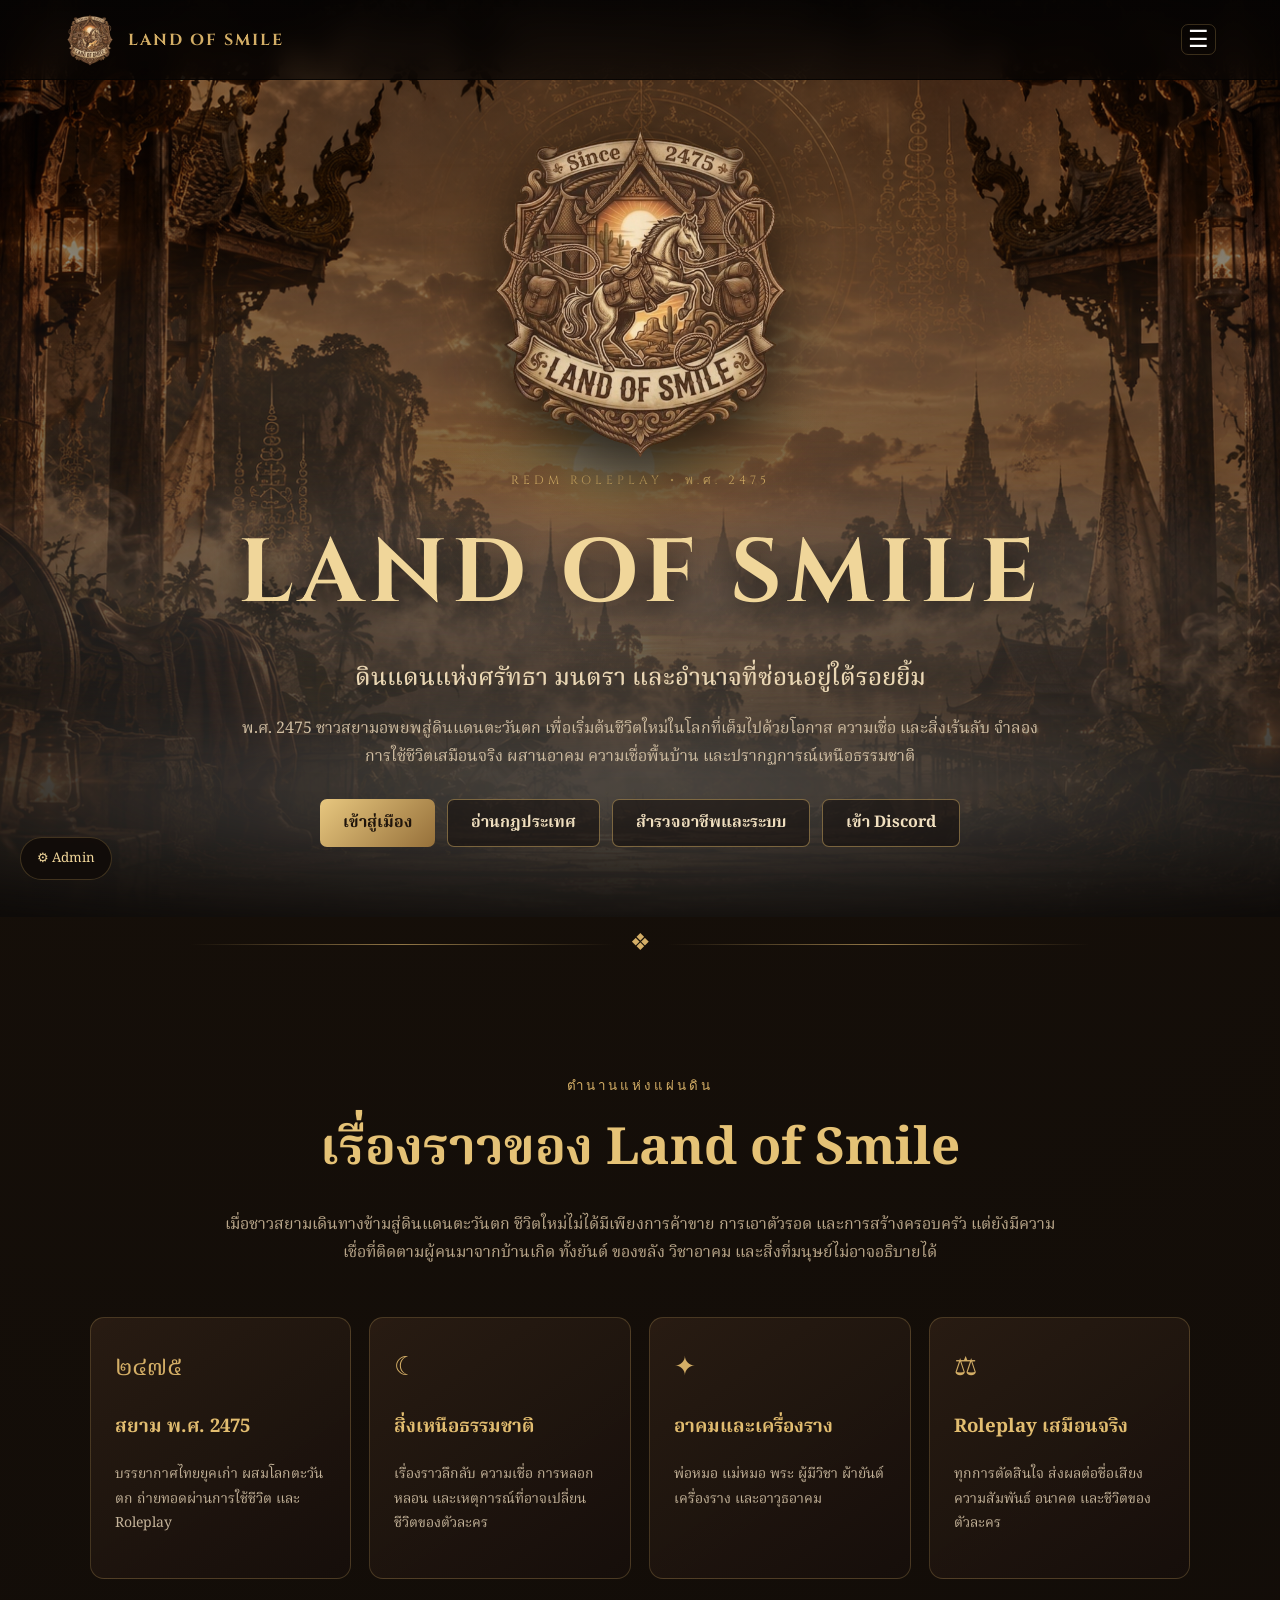
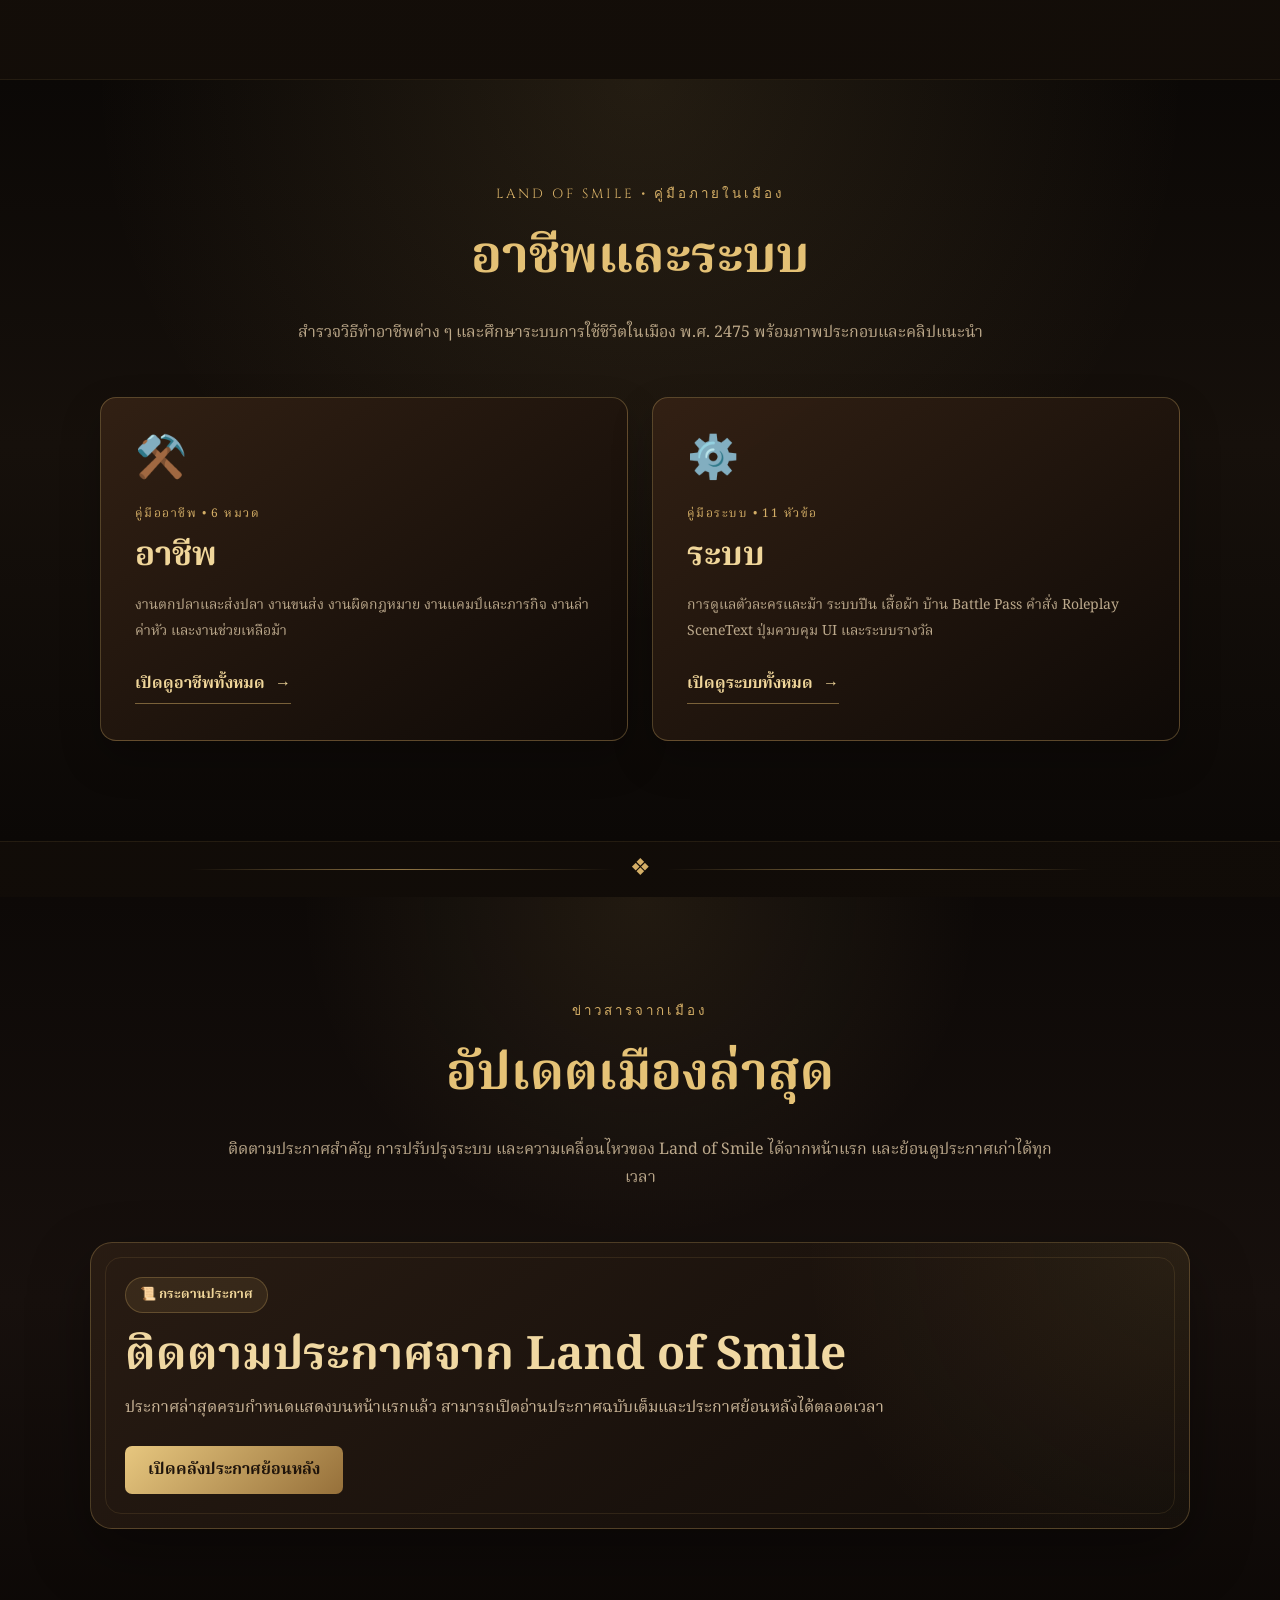
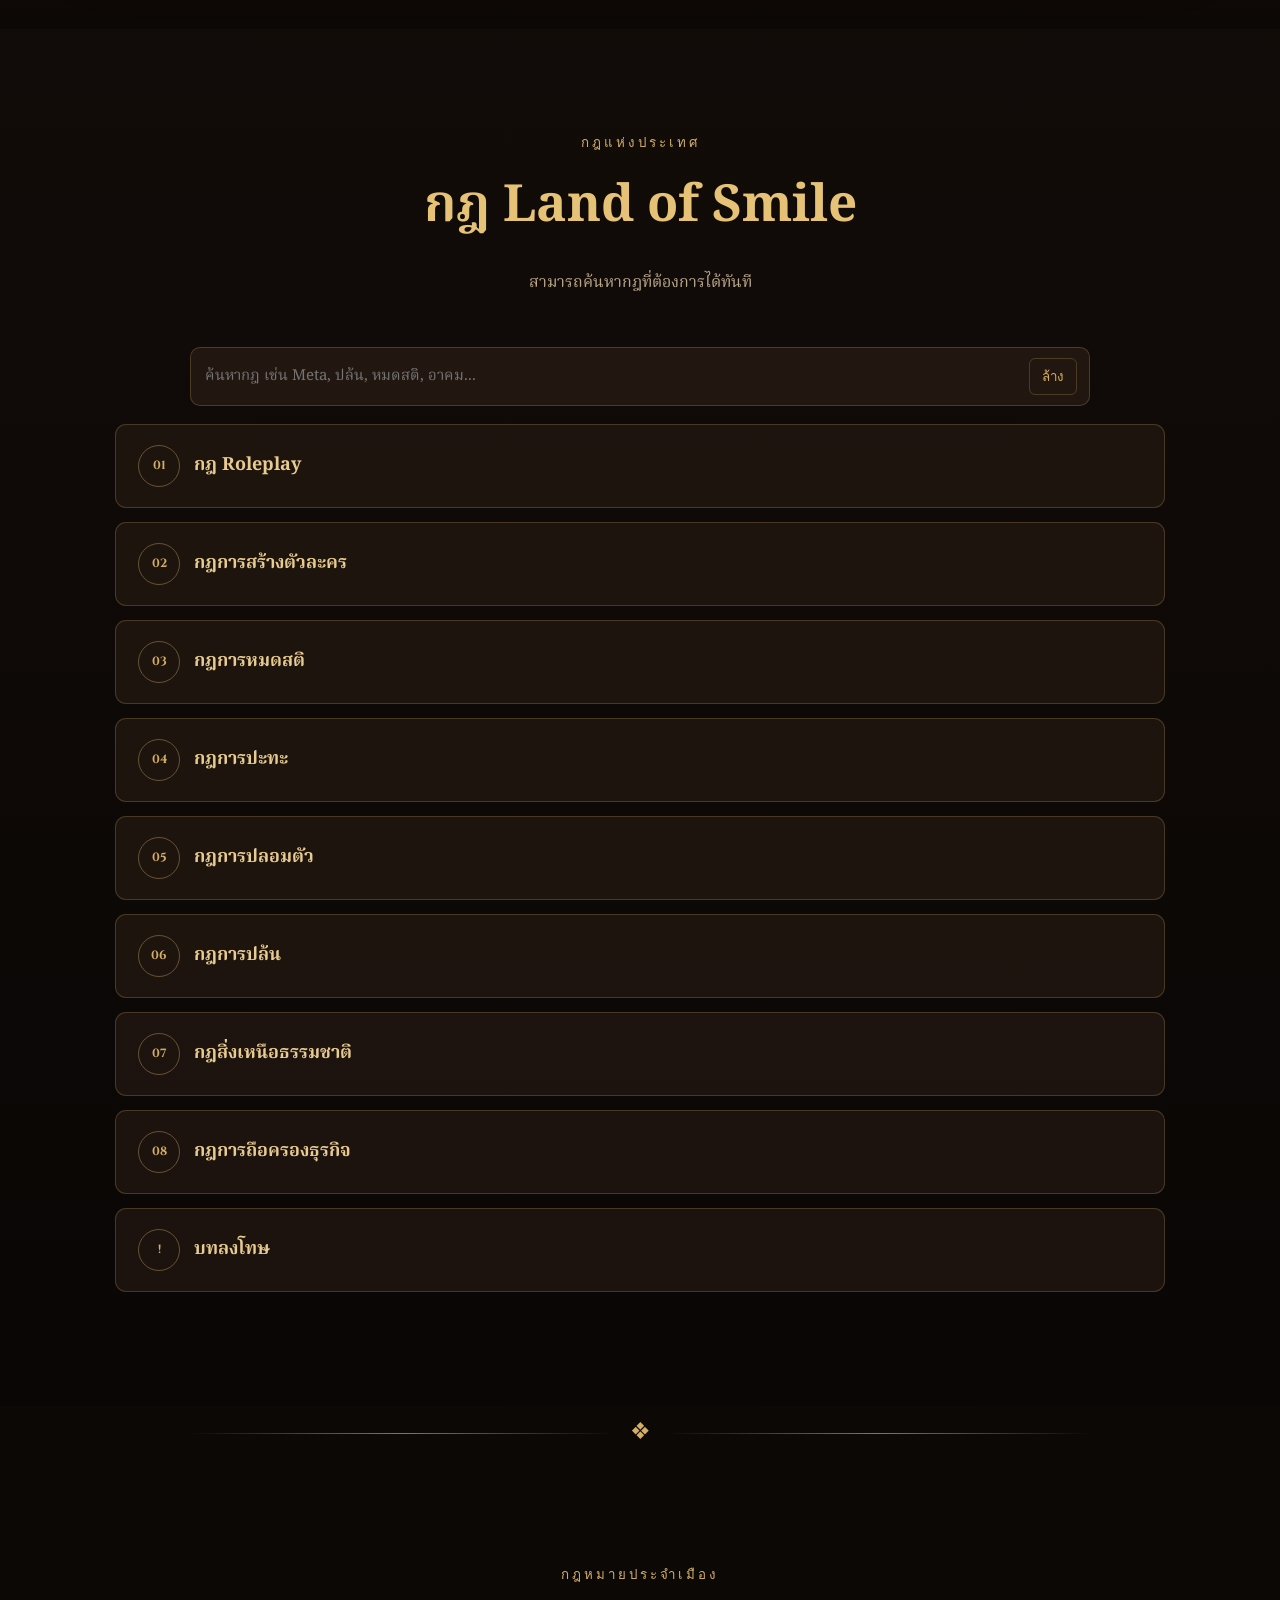
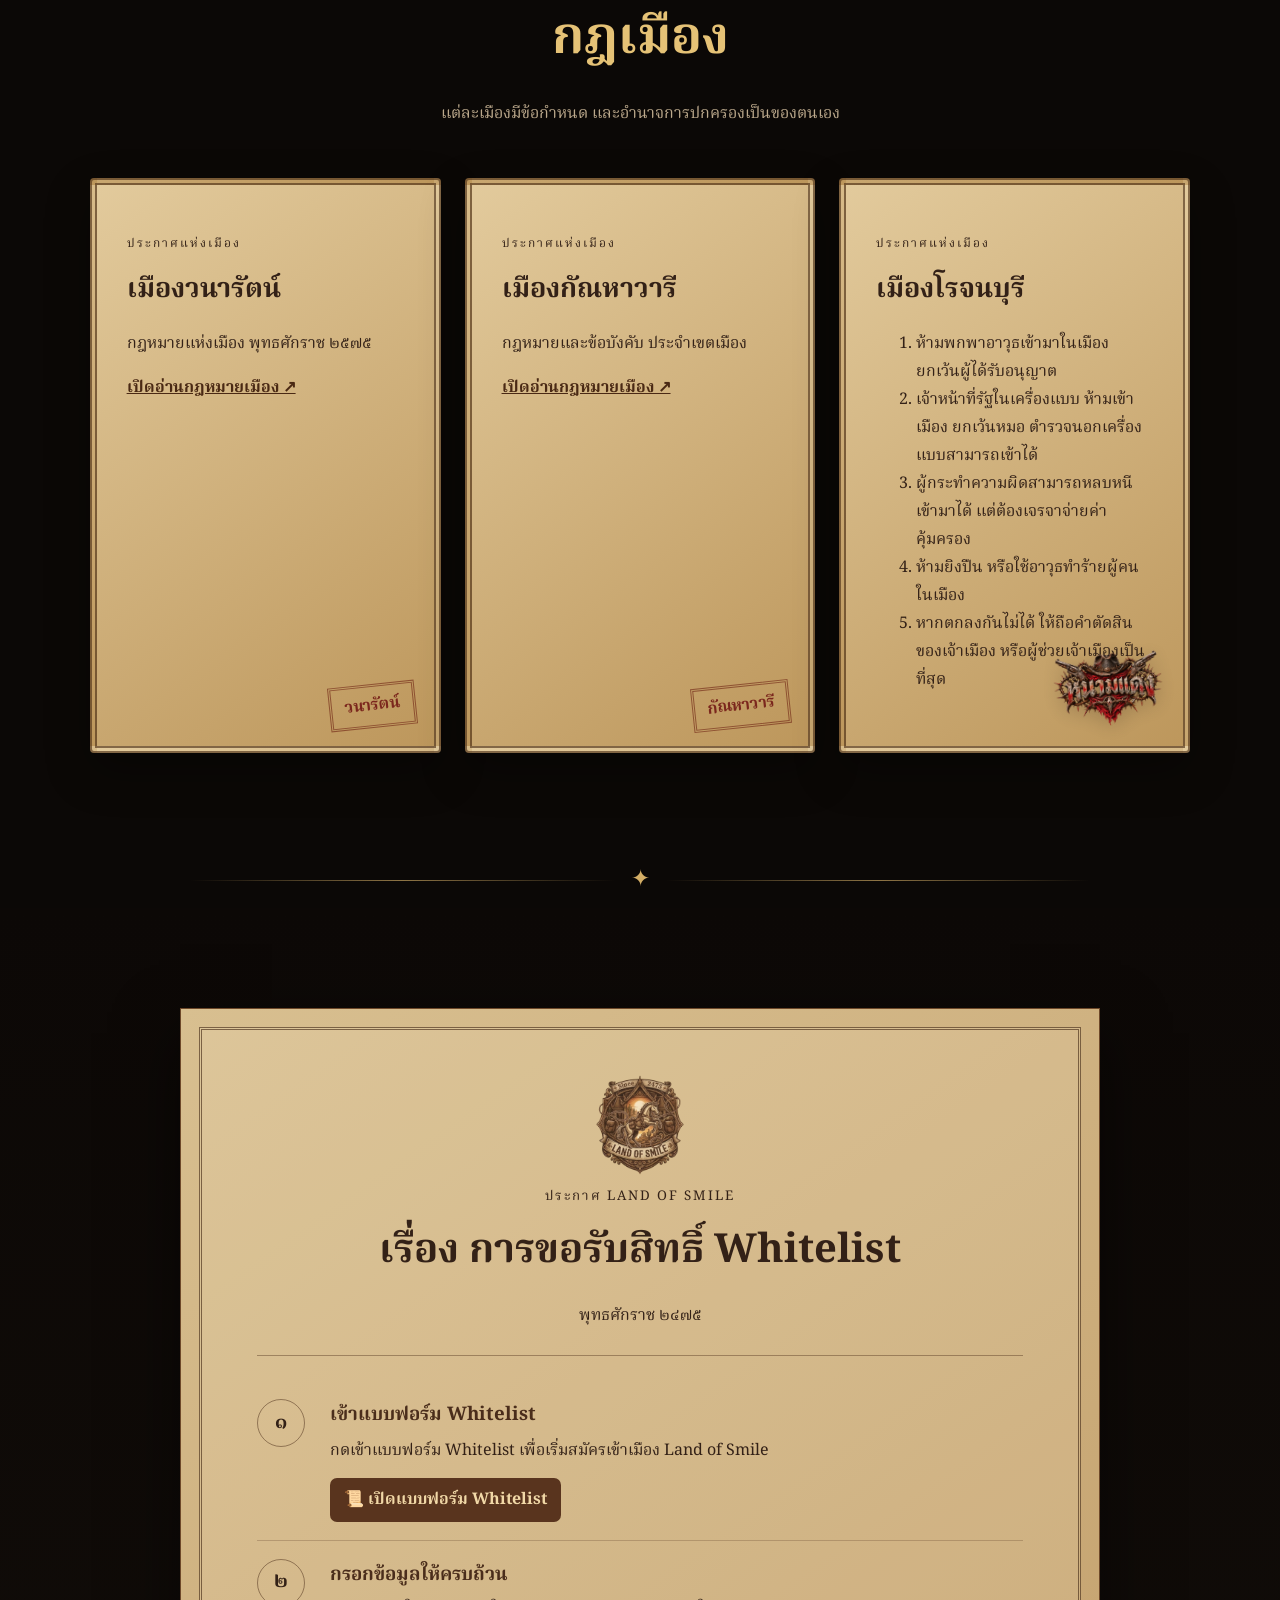
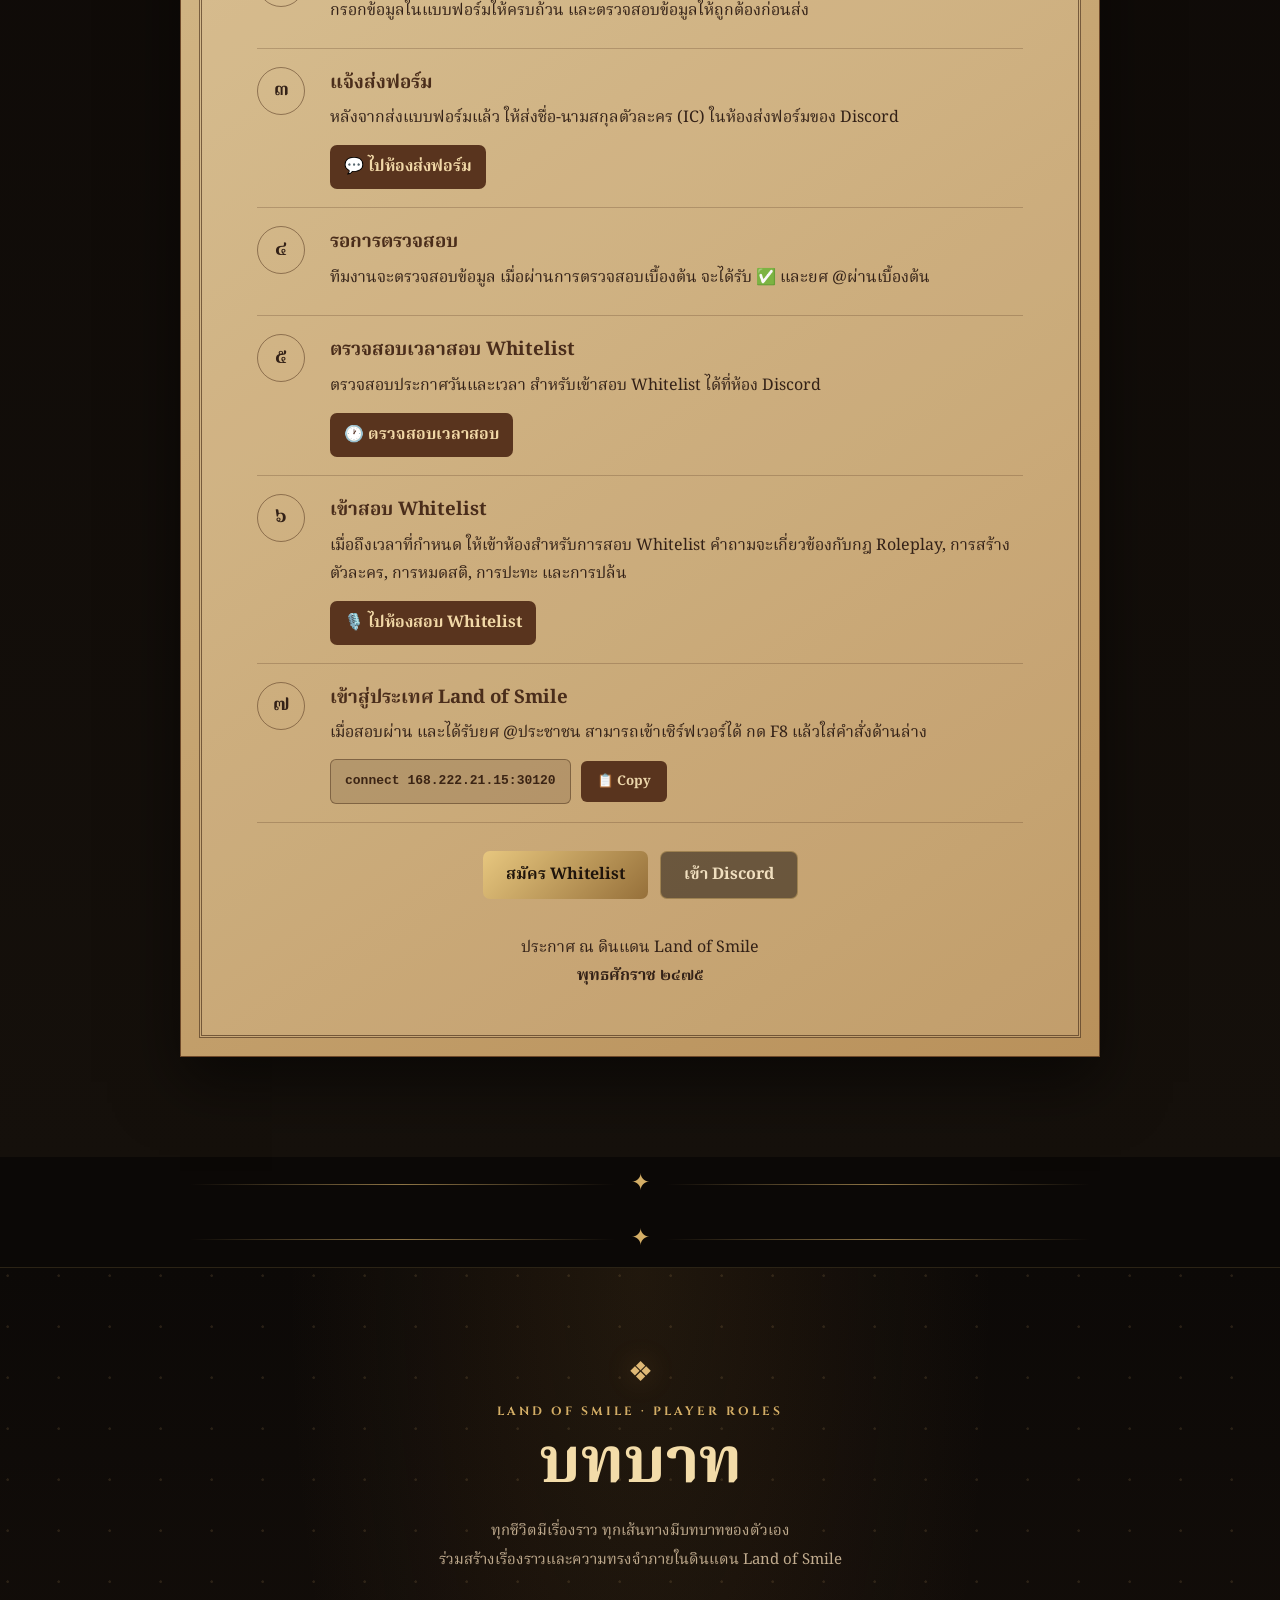
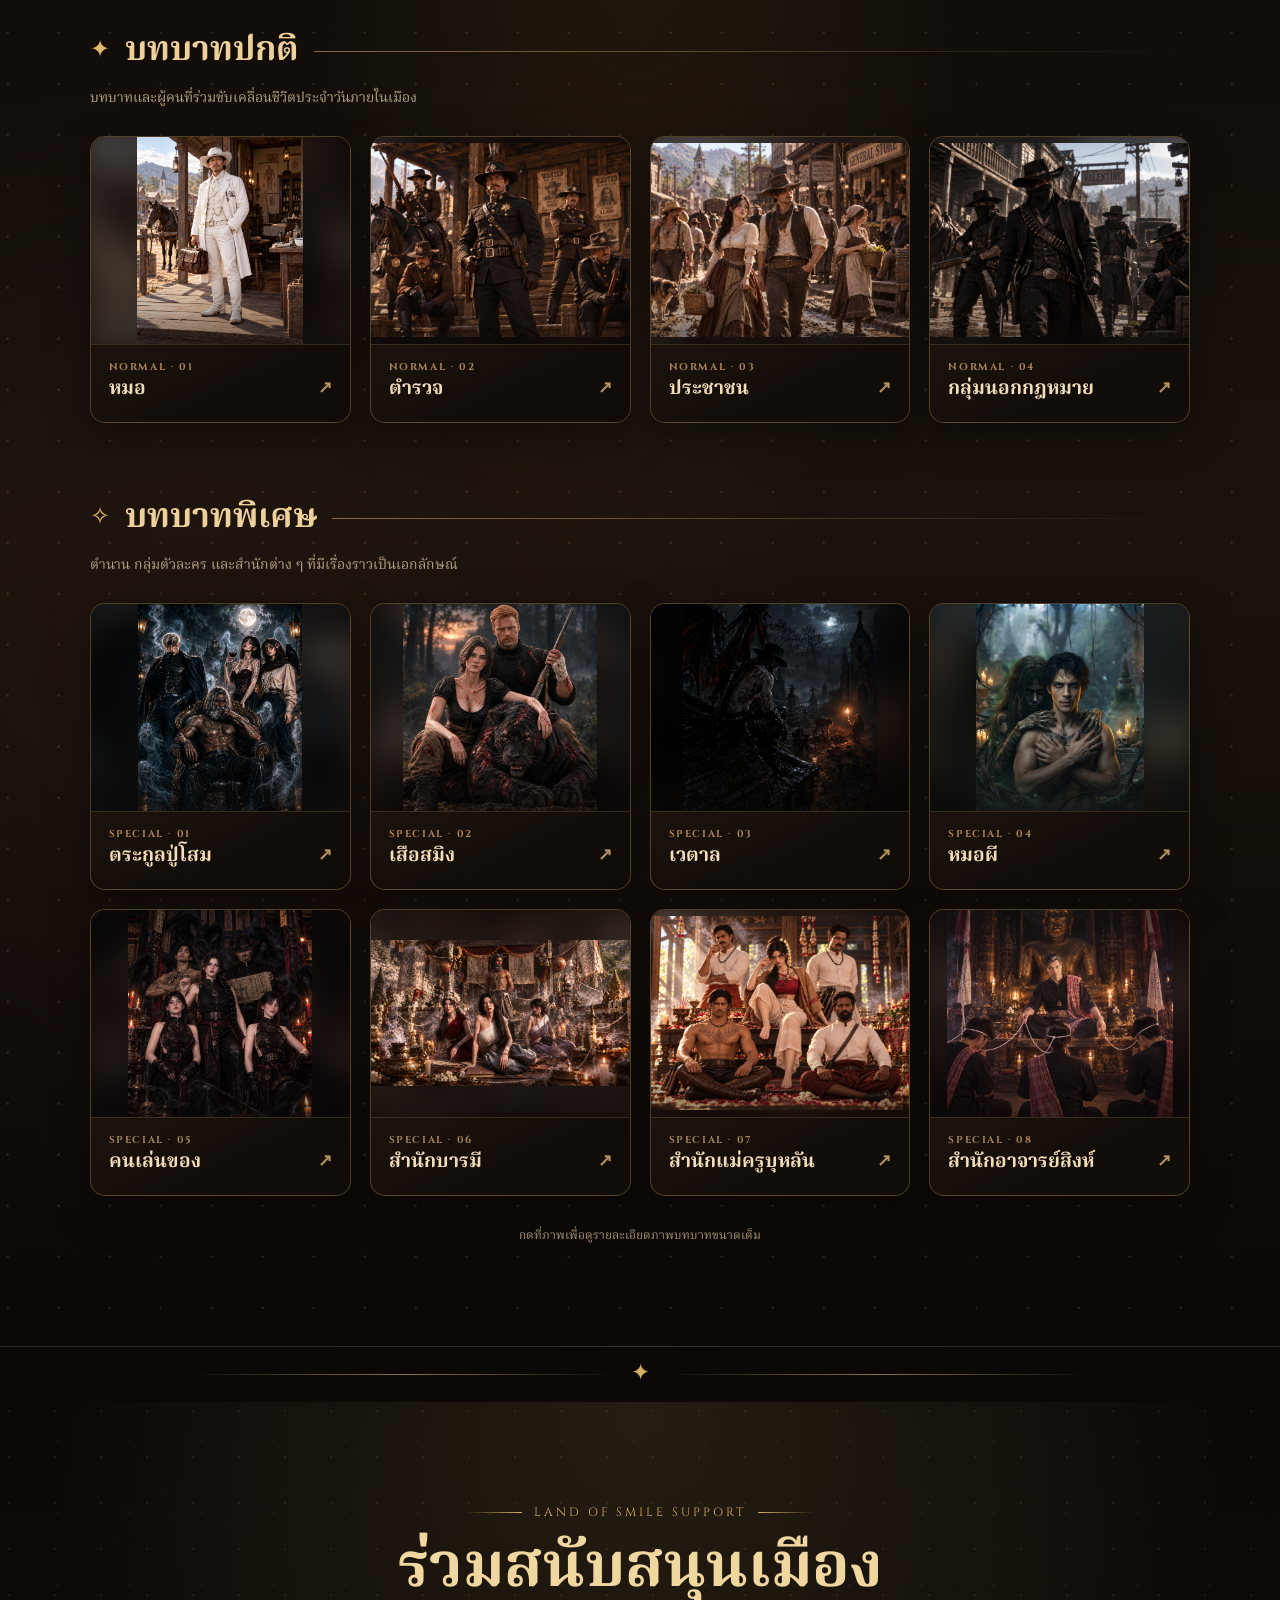
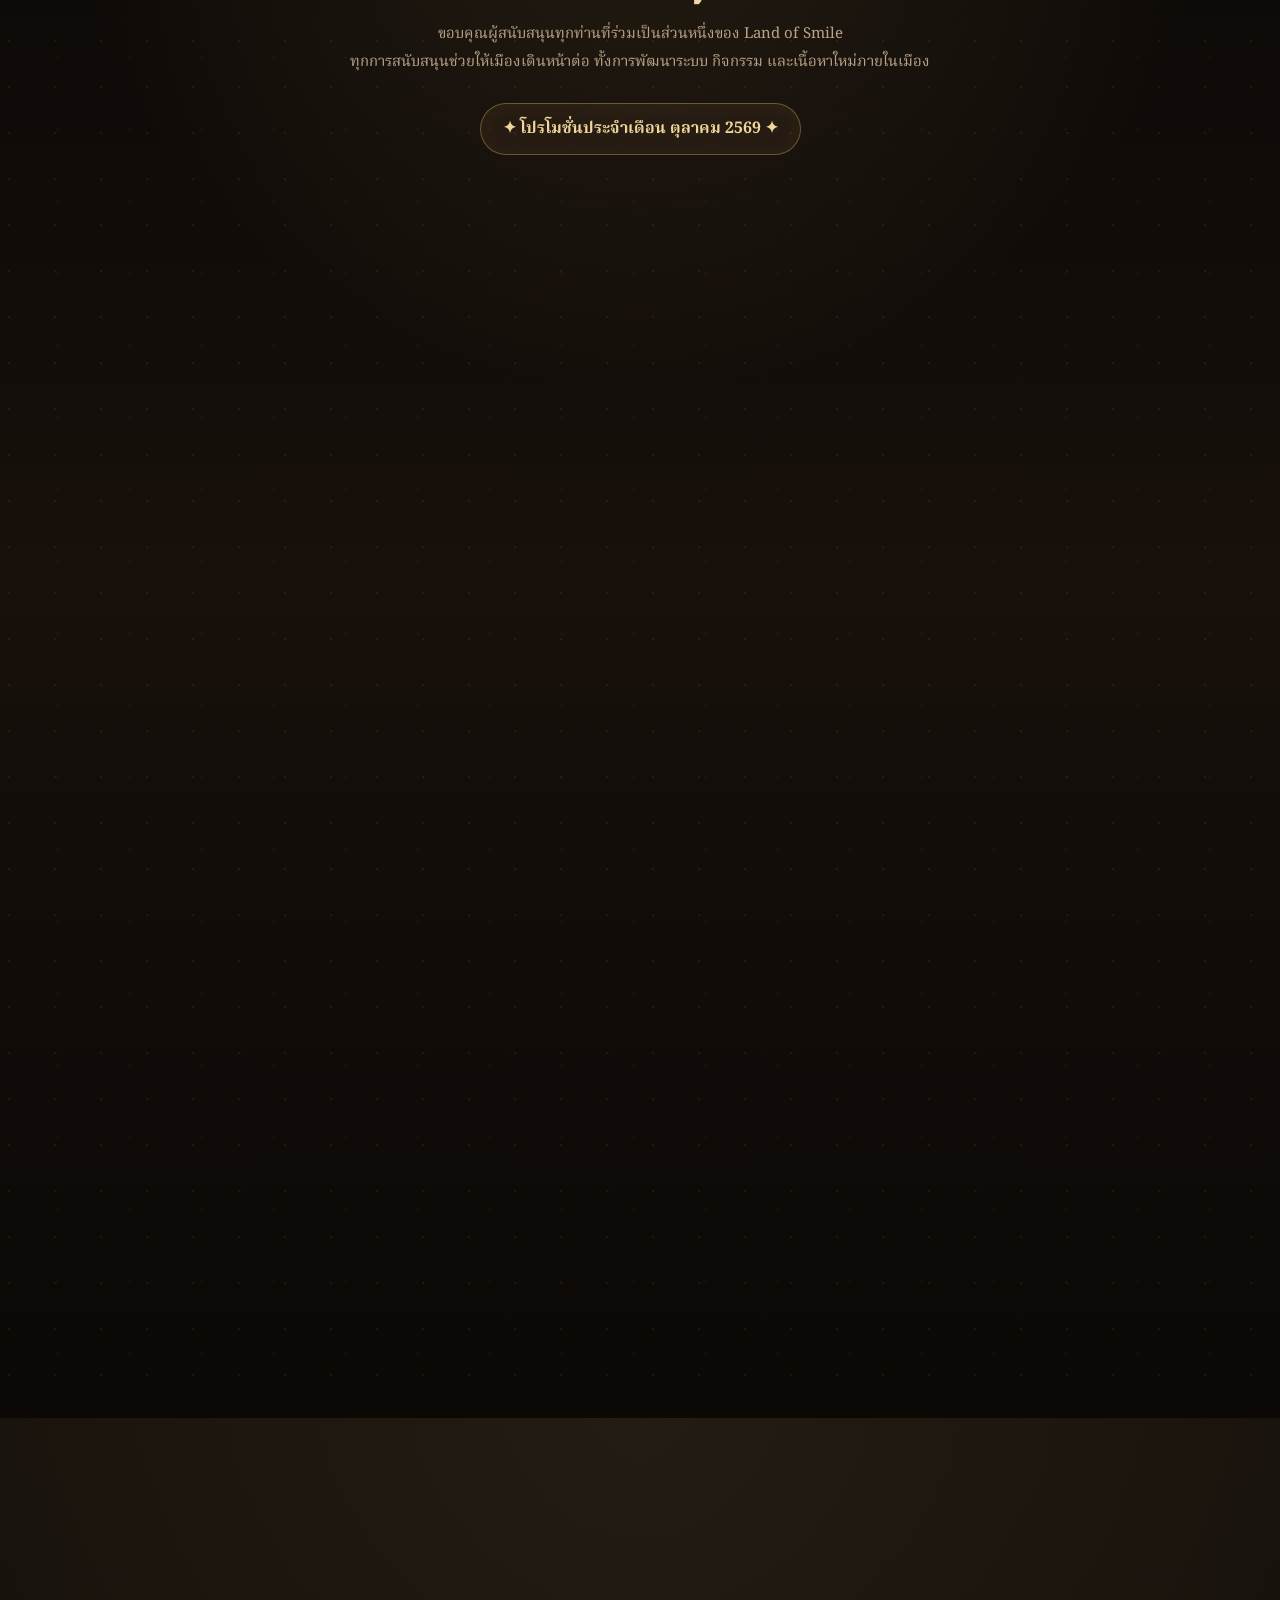
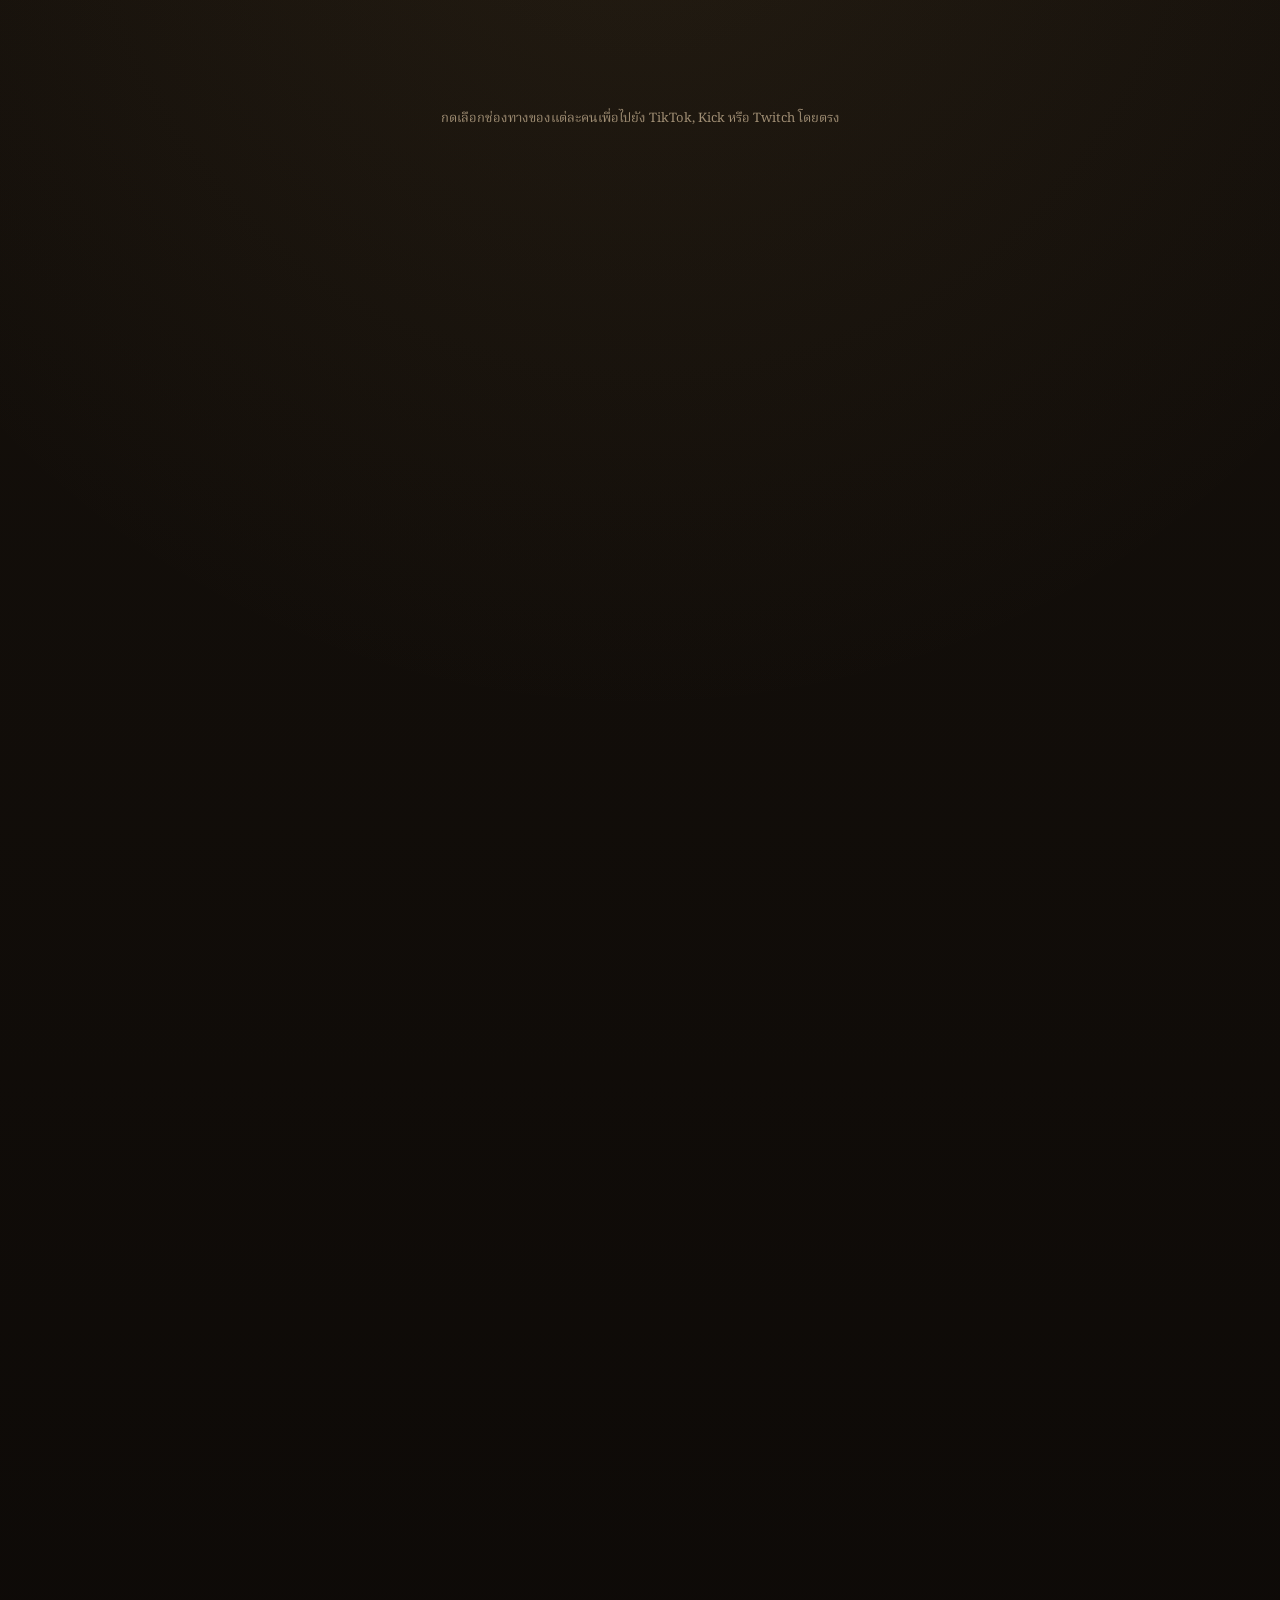
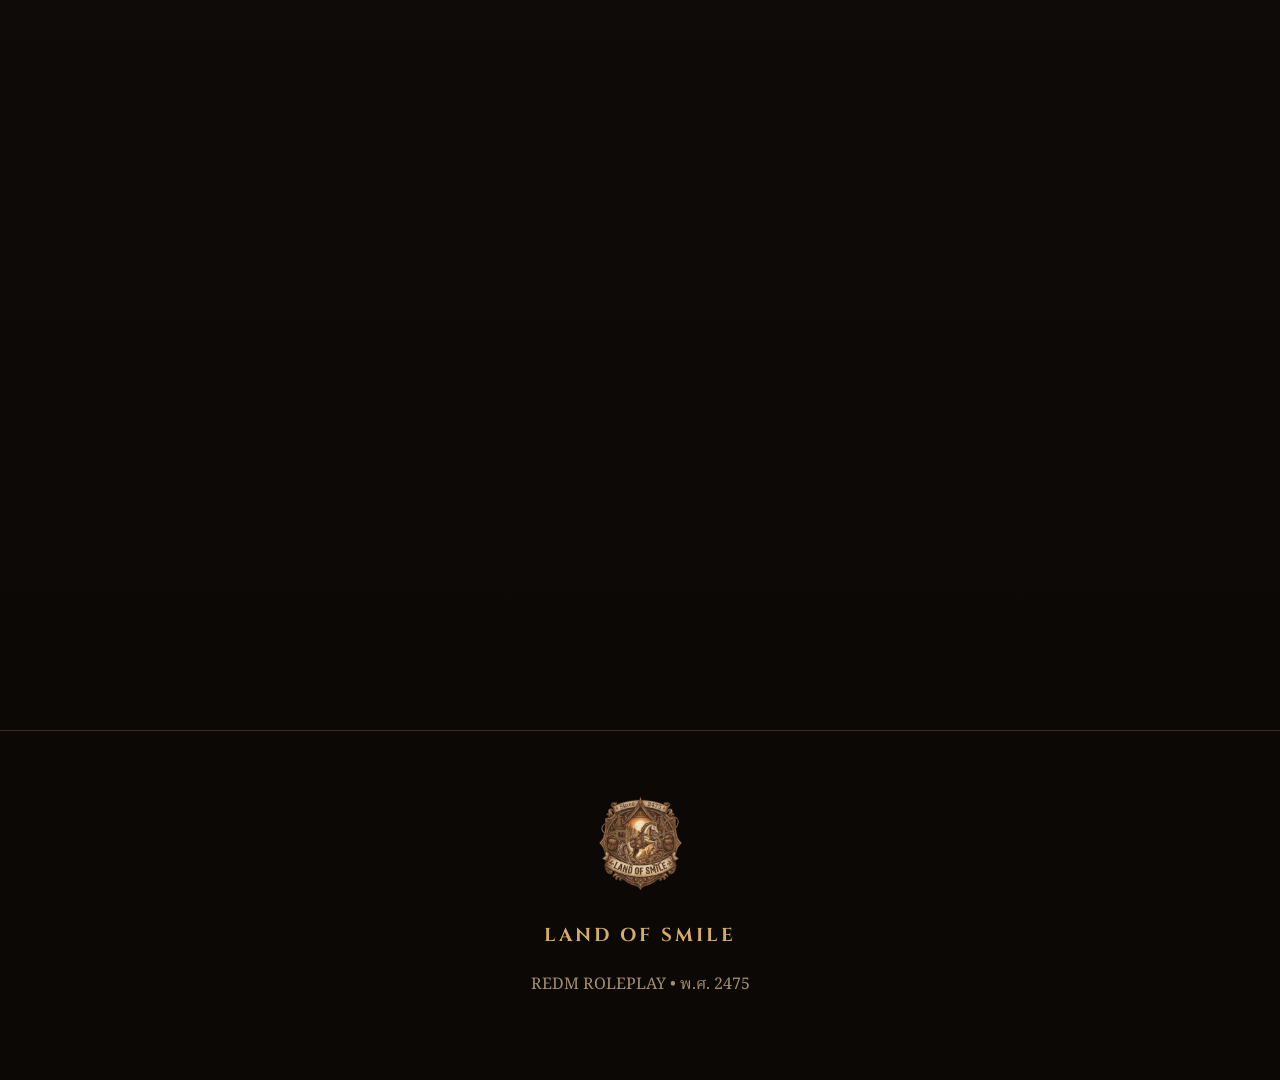
==== index.html @ d69bb936 "Add files via upload" ====
<!DOCTYPE html>
<html lang="th">
<head>
<meta charset="UTF-8">
<meta name="viewport" content="width=device-width, initial-scale=1.0">
<meta name="description" content="Land of Smile - RedM Roleplay พ.ศ. 2475">
<title>Land of Smile | RedM Roleplay</title>

<link rel="preconnect" href="https://fonts.googleapis.com">
<link rel="preconnect" href="https://fonts.gstatic.com" crossorigin>
<link href="https://fonts.googleapis.com/css2?family=Cinzel:wght@600;700&family=Noto+Serif+Thai:wght@400;500;600;700&display=swap" rel="stylesheet">

<style>
:root{
  --bg:#0b0806;
  --panel:#211711;
  --gold:#d4ae66;
  --gold-light:#f0d69a;
  --cream:#f0dfbf;
  --muted:#bca98c;
  --paper:#d7bd8c;
  --ink:#332117;
  --line:rgba(212,174,102,.24);
}

*{
  box-sizing:border-box;
}

html{
  scroll-behavior:smooth;
}

body{
  margin:0;
  background:
    radial-gradient(circle at 30% 0%,rgba(112,74,35,.12),transparent 35%),
    var(--bg);
  color:var(--cream);
  font-family:"Noto Serif Thai",serif;
  line-height:1.75;
  overflow-x:hidden;
}

body.editing [data-editable]{
  outline:1px dashed rgba(240,214,154,.7);
  outline-offset:4px;
}

body.editing [data-editable]:hover{
  background:rgba(212,174,102,.06);
}


/* LOADER */

#loader{
  position:fixed;
  inset:0;
  z-index:99999;

  display:flex;
  flex-direction:column;
  align-items:center;
  justify-content:center;

  text-align:center;

  background:
    radial-gradient(circle,#1d130c,#050403 70%);

  transition:
    opacity 1s,
    visibility 1s;
}

#loader.hide{
  opacity:0;
  visibility:hidden;
}

.loader-logo{
  width:min(270px,68vw);

  filter:
    drop-shadow(
      0 0 40px rgba(212,174,102,.3)
    );

  animation:pulse 2s infinite;
}

#loader h1{
  font-family:Cinzel,serif;
  letter-spacing:5px;
  color:var(--gold-light);
  margin:8px 0 0;
}

#loader p{
  color:var(--gold);
  margin:0;
}

.loader-line{
  height:1px;
  width:230px;

  margin:18px;

  background:
    linear-gradient(
      90deg,
      transparent,
      var(--gold),
      transparent
    );
}

.loader-symbol{
  position:absolute;
  font-size:430px;
  color:var(--gold);
  opacity:.025;

  animation:
    rotate 25s linear infinite;
}

@keyframes pulse{
  50%{
    transform:scale(1.04);
  }
}

@keyframes rotate{
  to{
    transform:rotate(360deg);
  }
}


/* HEADER */

header{
  position:fixed;
  top:0;
  left:0;
  right:0;

  height:80px;

  padding:0 5vw;

  display:flex;
  align-items:center;
  justify-content:space-between;

  z-index:1000;

  background:
    linear-gradient(
      rgba(6,4,3,.96),
      rgba(6,4,3,.75)
    );

  backdrop-filter:blur(12px);

  border-bottom:
    1px solid transparent;
}

header.scrolled{
  background:
    rgba(8,5,4,.96);

  border-color:
    var(--line);
}

.brand{
  display:flex;
  align-items:center;
  gap:12px;

  color:var(--gold);
  text-decoration:none;

  font-family:Cinzel,serif;
  font-weight:700;
  letter-spacing:2px;
}

.brand img{
  width:52px;
  height:52px;
  object-fit:contain;
}

nav{
  display:flex;
  align-items:center;
  gap:22px;
}

nav a,
nav button{
  color:#dfceb2;

  text-decoration:none;

  font-size:14px;

  background:none;
  border:0;

  font-family:inherit;

  cursor:pointer;
}

nav a:hover,
nav button:hover{
  color:var(--gold-light);
}

.discord-nav{
  padding:8px 15px !important;

  border:
    1px solid var(--line) !important;

  border-radius:50px;
}

.menu{
  display:none;

  border:
    1px solid var(--line);

  background:transparent;
  color:white;

  font-size:23px;

  border-radius:7px;
}


/* HERO */

.hero{
  min-height:100vh;

  position:relative;

  display:grid;
  place-items:center;

  overflow:hidden;

  padding:
    125px 20px 70px;

  background:
    url("hero-bg.png")
    center / cover
    no-repeat;
}

.hero-dark{
  position:absolute;
  inset:0;

  z-index:1;

  background:

    radial-gradient(
      circle at center,
      rgba(100,60,20,.06),
      transparent 30%
    ),

    linear-gradient(
      rgba(5,3,2,.42),
      rgba(5,3,2,.55) 55%,
      var(--bg)
    );
}

.hero-content{
  position:relative;
  z-index:10;

  max-width:960px;

  text-align:center;
}

.hero-logo{
  width:min(335px,75vw);

  filter:
    drop-shadow(
      0 20px 35px rgba(0,0,0,.8)
    );
}

.eyebrow{
  color:var(--gold);

  letter-spacing:4px;

  font-family:Cinzel,serif;

  font-size:12px;
}

.hero h1{
  font-family:Cinzel,serif;

  font-size:
    clamp(45px,7vw,92px);

  letter-spacing:6px;

  margin:5px 0;

  color:var(--gold-light);

  text-shadow:
    0 10px 35px rgba(0,0,0,.85);
}

.hero h2{
  font-size:
    clamp(17px,2vw,24px);

  font-weight:500;

  color:#ead7b4;

  margin:
    0 0 15px;
}

.hero-desc{
  max-width:800px;
  margin:auto;

  color:#d0bea2;
}

.actions,
.document-actions{
  display:flex;

  justify-content:center;

  gap:12px;

  flex-wrap:wrap;

  margin-top:28px;
}


/* BUTTON */

.btn{
  display:inline-flex;

  align-items:center;
  justify-content:center;

  min-height:48px;

  padding:
    0 23px;

  border-radius:7px;

  text-decoration:none;

  font-weight:700;

  transition:.25s;

  border:0;

  cursor:pointer;

  font-family:inherit;
}

.btn-gold,
.doc-btn{

  background:
    linear-gradient(
      135deg,
      #e7c77f,
      #96703a
    );

  color:#1f140b;
}

.btn-outline,
.doc-outline{

  border:
    1px solid rgba(212,174,102,.5);

  background:
    rgba(15,9,6,.5);

  color:var(--cream);
}

.btn:hover{
  transform:
    translateY(-3px);

  box-shadow:

    0 0 15px rgba(212,174,102,.35),

    0 14px 32px rgba(0,0,0,.45);
}


/* FOG */

.fog-layer{

  position:absolute;

  inset:0;

  z-index:5;

  overflow:hidden;

  pointer-events:none;
}

.fog{

  position:absolute;

  width:180%;

  height:320px;

  left:-40%;

  filter:
    blur(28px);

  mix-blend-mode:
    screen;

  background:

    radial-gradient(
      ellipse at center,

      rgba(235,230,220,.95) 0%,

      rgba(220,215,205,.62) 25%,

      rgba(200,195,185,.32) 45%,

      rgba(180,175,165,.12) 60%,

      transparent 74%
    );
}

.fog1{
  bottom:-30px;
  opacity:.30;

  animation:
    fogMoveA 24s linear infinite;
}

.fog2{
  bottom:18%;

  opacity:.20;

  animation:
    fogMoveB 34s linear infinite;
}

.fog3{
  top:23%;

  opacity:.12;

  animation:
    fogMoveA 44s linear infinite reverse;
}

.fog4{
  top:45%;

  opacity:.10;

  animation:
    fogMoveB 50s linear infinite reverse;
}

@keyframes fogMoveA{

  0%,
  100%{

    transform:
      translateX(-18%)
      scale(1);

  }

  50%{

    transform:
      translateX(16%)
      scale(1.08);

  }

}

@keyframes fogMoveB{

  0%,
  100%{

    transform:
      translateX(18%)
      scale(1.04);

  }

  50%{

    transform:
      translateX(-16%)
      scale(.98);

  }

}


/* DIVIDER */

.thai-divider{

  width:
    min(900px,82%);

  margin:auto;

  height:55px;

  display:flex;

  align-items:center;

  gap:16px;
}

.thai-divider:before,
.thai-divider:after{

  content:"";

  flex:1;

  height:1px;

  background:

    linear-gradient(
      90deg,
      transparent,
      rgba(212,174,102,.65),
      transparent
    );
}

.thai-divider span{

  color:var(--gold);

  font-size:23px;
}


/* GENERAL SECTION */

.section{

  padding:
    100px 7vw;
}

.section-title{

  max-width:850px;

  margin:
    0 auto 50px;

  text-align:center;
}

.section-title small{

  color:var(--gold);

  letter-spacing:3px;

  font-family:Cinzel,serif;
}

.section-title h2{

  font-size:
    clamp(34px,4vw,52px);

  color:#e5c276;

  margin:6px 0;
}

.section-title p{

  color:var(--muted);
}


/* FEATURE */

.feature-grid{

  max-width:1200px;

  margin:auto;

  display:grid;

  grid-template-columns:
    repeat(4,1fr);

  gap:18px;
}

.feature{

  padding:
    28px 24px;

  border:
    1px solid var(--line);

  border-radius:14px;

  background:

    linear-gradient(
      145deg,
      rgba(43,29,20,.9),
      rgba(22,15,11,.95)
    );
}

.feature .icon{

  font-size:26px;

  color:var(--gold);
}

.feature h3{

  color:#e2bd70;
}

.feature p{

  color:#c4b399;

  font-size:14px;
}


/* RULES */

.rules-section{

  background:

    linear-gradient(
      #120c09,
      #090605
    );
}

.rule-search{

  max-width:900px;

  margin:
    0 auto 15px;

  display:flex;

  gap:10px;

  background:
    rgba(36,25,18,.9);

  border:
    1px solid var(--line);

  border-radius:10px;

  padding:
    10px 12px;
}

.rule-search input{

  flex:1;

  border:0;

  outline:0;

  background:
    transparent;

  color:
    var(--cream);

  font-family:
    inherit;

  font-size:15px;
}

.rule-search button{

  border:
    1px solid var(--line);

  background:
    transparent;

  color:
    var(--gold);

  padding:
    7px 12px;

  border-radius:6px;

  cursor:pointer;
}

.search-status{

  max-width:900px;

  margin:
    0 auto 18px;

  text-align:center;

  color:#95846d;

  font-size:13px;
}

.rules{

  max-width:1050px;

  margin:auto;
}

.rule{

  margin-bottom:14px;

  border:
    1px solid var(--line);

  border-radius:11px;

  background:
    rgba(32,22,16,.88);

  overflow:hidden;
}

.rule.hidden{
  display:none;
}

.rule summary{

  cursor:pointer;

  list-style:none;

  padding:
    20px 22px;

  color:#e8cb90;

  font-size:18px;

  font-weight:700;

  display:flex;

  align-items:center;

  gap:14px;
}

.rule summary::-webkit-details-marker{
  display:none;
}

.num{

  width:42px;

  height:42px;

  display:grid;

  place-items:center;

  border-radius:50%;

  border:
    1px solid rgba(212,174,102,.4);

  color:
    var(--gold);

  font-family:Cinzel,serif;

  font-size:12px;

  flex-shrink:0;
}

.rule[open] summary{

  background:
    rgba(212,174,102,.05);

  border-bottom:
    1px solid var(--line);
}

.rule-content{

  padding:
    5px 26px 28px;
}

.rule-content h3{

  color:
    var(--gold);

  margin:
    22px 0 4px;

  font-size:17px;
}

.rule-content p{

  color:#ccbba3;

  margin:0;
}


/* CITY */

.city-grid{

  max-width:1180px;

  margin:auto;

  display:grid;

  grid-template-columns:
    repeat(3,1fr);

  gap:24px;
}

.city{

  position:relative;

  min-height:340px;

  padding:
    36px 30px;

  color:
    var(--ink);

  background:

    linear-gradient(
      145deg,
      #e2ca9c,
      #bd975c
    );

  border:
    7px double rgba(80,52,26,.65);

  border-radius:4px;

  box-shadow:
    0 18px 45px rgba(0,0,0,.3);
}

.city h3{

  font-size:27px;

  margin:
    5px 0;
}

.city a{

  color:#4a2914;

  font-weight:700;
}

.official{

  font-size:12px;

  letter-spacing:2px;
}

.stamp{

  position:absolute;

  right:18px;

  bottom:18px;

  border:
    3px double rgba(100,20,10,.55);

  padding:
    5px 12px;

  transform:
    rotate(-6deg);

  color:#7b271d;

  font-weight:700;
}


/* WHITELIST */

.whitelist{

  background:

    linear-gradient(
      #0c0806,
      #15100b
    );
}

.document{

  max-width:920px;

  margin:auto;

  background:

    linear-gradient(
      145deg,
      #d8bf90,
      #b9915b
    );

  color:
    var(--ink);

  padding:18px;

  border:
    1px solid #6d4829;

  box-shadow:
    0 25px 60px rgba(0,0,0,.5);
}

.document-inner{

  border:
    3px double rgba(71,45,24,.65);

  padding:
    45px 55px;

  background:
    rgba(255,245,220,.12);
}

.document-head{

  text-align:center;
}

.document-head img{

  width:100px;
}

.document-head small{

  display:block;

  letter-spacing:2px;
}

.document-head h2{

  font-size:
    clamp(26px,4vw,40px);

  margin:
    8px 0;
}

.document-line{

  height:1px;

  background:
    rgba(70,40,20,.4);

  margin:
    25px 0;
}

.whitelist-step{

  display:grid;

  grid-template-columns:
    58px 1fr;

  gap:15px;

  padding:
    18px 0;

  border-bottom:
    1px solid rgba(80,50,30,.25);
}

.whitelist-step>b{

  width:48px;

  height:48px;

  border:
    1px solid rgba(75,45,25,.5);

  border-radius:50%;

  display:grid;

  place-items:center;

  font-size:20px;
}

.whitelist-step h3{

  margin:0;

  color:#4a2d1b;
}

.whitelist-step p{

  margin:
    5px 0;
}

.wl-link{

  display:inline-flex;

  margin-top:8px;

  padding:
    8px 14px;

  border-radius:7px;

  background:#59341e;

  color:#f1d8a7 !important;

  text-decoration:none;

  font-weight:700;
}

.server-box{

  display:flex;

  gap:10px;

  align-items:center;

  flex-wrap:wrap;

  margin-top:12px;
}

.server-code{

  padding:
    10px 14px;

  background:
    rgba(55,35,20,.15);

  border:
    1px solid rgba(64,39,18,.45);

  border-radius:6px;

  color:#3b2414;

  font-weight:700;

  user-select:all;
}

.copy-btn{

  border:none;

  padding:
    10px 16px;

  border-radius:6px;

  background:#59341e;

  color:#ebd5aa;

  font-family:inherit;

  font-weight:700;

  cursor:pointer;
}

.copy-msg{

  display:none;

  margin-top:8px;

  color:#325b2e;

  font-weight:700;
}

.signature{

  text-align:center;

  margin-top:35px;
}



/* CITY SUPPORT */
.support-section{
  position:relative;
  overflow:hidden;
  background:
    radial-gradient(circle at 50% 0%,rgba(212,174,102,.13),transparent 34%),
    linear-gradient(180deg,#0b0806 0%,#17100b 48%,#0b0806 100%);
}

.support-section::before{
  content:"";
  position:absolute;
  inset:0;
  pointer-events:none;
  opacity:.16;
  background-image:
    radial-gradient(circle at 20% 20%,rgba(212,174,102,.55) 0 1px,transparent 1.5px),
    radial-gradient(circle at 80% 55%,rgba(212,174,102,.35) 0 1px,transparent 1.5px);
  background-size:46px 46px,72px 72px;
}

.support-wrap{
  position:relative;
  z-index:1;
  max-width:1180px;
  margin:auto;
}

.support-kicker{
  display:flex;
  align-items:center;
  justify-content:center;
  gap:12px;
  margin:0 auto 14px;
  color:var(--gold);
  font-family:Cinzel,serif;
  font-size:12px;
  letter-spacing:3px;
}

.support-kicker::before,
.support-kicker::after{
  content:"";
  width:56px;
  height:1px;
  background:linear-gradient(90deg,transparent,var(--gold));
}
.support-kicker::after{transform:scaleX(-1)}

.support-title{
  margin:0;
  text-align:center;
  color:#f0d7a0;
  font-size:clamp(34px,5vw,62px);
  line-height:1.05;
}

.support-intro{
  max-width:820px;
  margin:18px auto 0;
  text-align:center;
  color:#b9a488;
  line-height:1.9;
  font-size:15px;
}

.support-month{
  width:max-content;
  margin:26px auto 38px;
  padding:11px 22px;
  border:1px solid rgba(212,174,102,.4);
  border-radius:999px;
  color:#f1d69a;
  background:rgba(212,174,102,.06);
  box-shadow:inset 0 0 22px rgba(212,174,102,.05);
  font-weight:700;
}

.support-grid{
  display:grid;
  grid-template-columns:repeat(3,1fr);
  gap:20px;
}

.support-card{
  overflow:hidden;
  position:relative;
  border:1px solid rgba(212,174,102,.28);
  border-radius:18px;
  background:linear-gradient(145deg,rgba(45,30,19,.98),rgba(15,10,8,.99));
  box-shadow:0 20px 55px rgba(0,0,0,.34);
  transition:.25s ease;
}

.support-card:hover{
  transform:translateY(-6px);
  border-color:rgba(231,190,105,.72);
  box-shadow:0 0 28px rgba(212,174,102,.12),0 26px 60px rgba(0,0,0,.44);
}

.support-card-media{
  position:relative;
  aspect-ratio:1/1;
  overflow:hidden;
  background:#0b0806;
  cursor:zoom-in;
}

.support-card-media img{
  width:100%;
  height:100%;
  display:block;
  object-fit:cover;
  transition:transform .4s ease,filter .3s ease;
}

.support-card:hover .support-card-media img{
  transform:scale(1.025);
  filter:brightness(1.04);
}

.support-card-body{
  padding:18px 18px 20px;
  text-align:center;
}

.support-tier{
  margin:0 0 5px;
  color:#f0d49a;
  font-size:19px;
  font-weight:800;
}

.support-reward{
  margin:0;
  color:#9d8b73;
  font-size:13px;
  line-height:1.65;
}

.support-thanks{
  margin-top:34px;
  padding:28px;
  display:grid;
  grid-template-columns:1fr auto;
  gap:24px;
  align-items:center;
  border:1px solid rgba(212,174,102,.3);
  border-radius:18px;
  background:
    radial-gradient(circle at 8% 50%,rgba(212,174,102,.12),transparent 30%),
    rgba(19,13,10,.82);
}

.support-thanks h3{
  margin:0 0 8px;
  color:#edcf91;
  font-size:26px;
}

.support-thanks p{
  margin:0;
  max-width:760px;
  color:#aa967b;
  line-height:1.8;
}

.support-action{
  white-space:nowrap;
}

.support-lightbox{
  position:fixed;
  inset:0;
  z-index:9999;
  display:none;
  align-items:center;
  justify-content:center;
  padding:28px;
  background:rgba(0,0,0,.9);
  backdrop-filter:blur(7px);
}
.support-lightbox.show{display:flex}
.support-lightbox img{
  max-width:min(92vw,980px);
  max-height:90vh;
  object-fit:contain;
  border-radius:14px;
  border:1px solid rgba(212,174,102,.4);
  box-shadow:0 30px 90px rgba(0,0,0,.75);
}
.support-lightbox-close{
  position:absolute;
  top:18px;
  right:22px;
  width:44px;
  height:44px;
  border-radius:50%;
  border:1px solid rgba(212,174,102,.4);
  background:#17100b;
  color:#f2d696;
  font-size:26px;
  cursor:pointer;
}

@media(max-width:900px){
  .support-grid{grid-template-columns:repeat(2,1fr)}
  .support-thanks{grid-template-columns:1fr;text-align:center}
}

@media(max-width:580px){
  .support-grid{grid-template-columns:1fr}
  .support-intro{font-size:14px}
  .support-thanks{padding:22px 18px}
}




/* CITY UPDATES + POPUP */

.updates-highlight-section{
  position:relative;
  overflow:hidden;
  background:
    radial-gradient(circle at 50% 0%,rgba(212,174,102,.10),transparent 35%),
    linear-gradient(180deg,#0d0907 0%,#17100d 55%,#0c0806 100%);
}

.updates-highlight-wrap{
  max-width:1180px;
  margin:auto;
}

.updates-hero-card{
  position:relative;
  overflow:hidden;
  border:1px solid rgba(212,174,102,.28);
  border-radius:22px;
  padding:34px;
  background:
    radial-gradient(circle at top right,rgba(212,174,102,.10),transparent 34%),
    linear-gradient(145deg,rgba(41,28,19,.98),rgba(16,11,8,.99));
  box-shadow:0 24px 60px rgba(0,0,0,.34);
}

.updates-hero-card::before{
  content:"";
  position:absolute;
  inset:14px;
  border:1px solid rgba(212,174,102,.12);
  border-radius:16px;
  pointer-events:none;
}

.update-topline{
  display:flex;
  flex-wrap:wrap;
  gap:10px;
  align-items:center;
  margin-bottom:18px;
}

.update-badge,
.update-expire-badge{
  display:inline-flex;
  align-items:center;
  min-height:36px;
  padding:0 14px;
  border-radius:999px;
  border:1px solid rgba(212,174,102,.28);
  font-size:13px;
  font-weight:700;
}

.update-badge{
  background:rgba(212,174,102,.10);
  color:#f0d69a;
}

.update-expire-badge{
  background:rgba(255,255,255,.03);
  color:#bda98a;
}

.updates-hero-card h3{
  margin:0 0 10px;
  color:#f0d8a2;
  font-size:clamp(30px,4vw,46px);
  line-height:1.15;
}

.updates-hero-card p{
  margin:0;
  max-width:880px;
  color:#cdb89a;
}

.update-points{
  margin:24px 0 0;
  padding:0;
  list-style:none;
  display:grid;
  grid-template-columns:repeat(2,minmax(0,1fr));
  gap:14px;
}

.update-points li{
  padding:15px 16px;
  border-radius:14px;
  border:1px solid rgba(212,174,102,.14);
  background:rgba(212,174,102,.05);
  color:#e6d2ae;
}

.update-points small{
  display:block;
  margin-top:4px;
  color:#a99477;
  font-size:12px;
}

.updates-note{
  margin-top:22px;
  color:#9f8c71;
  font-size:13px;
}

.updates-actions{
  display:flex;
  flex-wrap:wrap;
  gap:12px;
  margin-top:24px;
}

.updates-mini-grid{
  margin-top:22px;
  display:grid;
  grid-template-columns:repeat(3,minmax(0,1fr));
  gap:16px;
}

.updates-mini-card{
  padding:18px 18px 16px;
  border:1px solid rgba(212,174,102,.16);
  border-radius:16px;
  background:rgba(10,7,5,.34);
}

.updates-mini-card b{
  display:block;
  color:#f0d49a;
  margin-bottom:8px;
}

.updates-mini-card span{
  color:#af9a7c;
  font-size:13px;
  line-height:1.75;
}

.announcement-overlay{
  position:fixed;
  inset:0;
  z-index:12000;
  display:none;
  align-items:center;
  justify-content:center;
  padding:22px;
  background:rgba(0,0,0,.72);
  backdrop-filter:blur(10px);
}

.announcement-overlay.show{
  display:flex;
}

.announcement-modal{
  max-height:calc(100dvh - 24px);
  overflow-y:auto;
  width:min(760px,100%);
  position:relative;
  overflow:hidden;
  border:1px solid rgba(212,174,102,.32);
  border-radius:24px;
  background:
    radial-gradient(circle at top right,rgba(212,174,102,.16),transparent 28%),
    linear-gradient(145deg,rgba(42,28,19,.99),rgba(13,9,7,.995));
  box-shadow:0 28px 100px rgba(0,0,0,.55),0 0 50px rgba(212,174,102,.10);
}

/* ลายกรอบประกาศแบบหนังสือราชการย้อนยุค */
.announcement-modal::after{
  content:"❖";
  position:absolute;
  top:8px;
  left:18px;
  font-size:34px;
  color:#dfbb73;
  opacity:.85;
  pointer-events:none;
}
.announcement-modal::before{
  content:"";
  position:absolute;
  inset:14px;
  border:1px solid rgba(212,174,102,.12);
  border-radius:18px;
  pointer-events:none;
}

.announcement-ribbon{
  position:absolute;
  top:18px;
  right:-44px;
  transform:rotate(35deg);
  padding:10px 60px;
  background:linear-gradient(135deg,#e7c77f,#9a723b);
  color:#1f140b;
  font-weight:800;
  font-size:12px;
  letter-spacing:1.5px;
  box-shadow:0 10px 18px rgba(0,0,0,.28);
}

.announcement-body{
  position:relative;
  z-index:1;
  padding:44px 32px 28px;
}

.announcement-kicker{
  display:inline-flex;
  align-items:center;
  gap:10px;
  color:#d8b979;
  font-family:Cinzel,serif;
  letter-spacing:3px;
  font-size:12px;
  text-transform:uppercase;
}

.announcement-kicker::before,
.announcement-kicker::after{
  content:"";
  width:40px;
  height:1px;
  background:linear-gradient(90deg,transparent,var(--gold));
}
.announcement-kicker::after{transform:scaleX(-1)}

.announcement-title{
  margin:12px 0 8px;
  color:#f2d89f;
  font-size:clamp(30px,4.4vw,48px);
  line-height:1.1;
}

.announcement-subtitle{
  margin:0;
  color:#cfbb99;
  font-size:16px;
}

.announcement-meta{
  display:flex;
  flex-wrap:wrap;
  gap:10px;
  margin-top:18px;
}

.announcement-pill{
  display:inline-flex;
  align-items:center;
  min-height:36px;
  padding:0 14px;
  border-radius:999px;
  background:rgba(212,174,102,.08);
  border:1px solid rgba(212,174,102,.16);
  color:#e5c680;
  font-size:13px;
  font-weight:700;
}

.announcement-desc{
  margin-top:18px;
  color:#d6c1a0;
  line-height:1.85;
}

.announcement-list{
  margin:22px 0 0;
  padding:0;
  list-style:none;
  display:grid;
  gap:12px;
}

.announcement-list li{
  padding:14px 15px;
  border-radius:14px;
  border:1px solid rgba(212,174,102,.14);
  background:rgba(212,174,102,.05);
  color:#f1debb;
}

.announcement-list small{
  display:block;
  color:#a89275;
  margin-top:5px;
}

.announcement-footer-note{
  margin-top:18px;
  color:#9c896d;
  font-size:12px;
}

.announcement-actions{
  display:flex;
  flex-wrap:wrap;
  gap:12px;
  margin-top:24px;
}

.announcement-muted-btn{
  border:1px solid rgba(212,174,102,.28);
  background:rgba(255,255,255,.03);
  color:#e9d4b0;
}

.announcement-close{
  position:absolute;
  top:74px;
  right:16px;
  width:42px;
  height:42px;
  border-radius:50%;
  border:1px solid rgba(212,174,102,.24);
  background:rgba(0,0,0,.18);
  color:#f2d69b;
  font-size:22px;
  cursor:pointer;
}

@media(max-width:900px){
  .update-points,
  .updates-mini-grid{
    grid-template-columns:1fr;
  }
}

@media(max-width:640px){
  .updates-hero-card{padding:26px 20px}
  .announcement-body{padding:28px 20px 24px}
  .announcement-actions .btn{width:100%}
  .announcement-close{top:74px;right:12px}
}



/* กล่องสุ่มสกิลล่าสัตว์อัตโนมัติ : ภาพประกาศ */
.announcement-modal{overflow-x:hidden;overflow-y:auto;scrollbar-width:thin;scrollbar-color:#7d5d32 #17100c}
.announcement-close{position:sticky;float:right;top:10px;right:10px;z-index:8;margin:0 -14px -34px 0;background:#1d120b;border-color:#a98950;box-shadow:0 6px 22px #0008}
.update-poster-link{position:relative;display:block;margin:19px auto 10px;max-width:440px;overflow:hidden;border-radius:14px;border:1px solid #ab8348;background:#0c0806;box-shadow:0 12px 30px #0009;text-decoration:none}
.announcement-art{width:100%;height:290px;object-fit:cover;object-position:center 22%;display:block;transition:transform .35s}
.update-poster-link:hover .announcement-art{transform:scale(1.02)}
.update-poster-link span{display:block;text-align:center;padding:8px;background:#20150c;color:#e9c783;font-size:12px}
.update-feature-grid{display:grid;grid-template-columns:minmax(220px,330px) 1fr;align-items:center;gap:28px}
.update-feature-poster{display:block;border-radius:14px;overflow:hidden;border:1px solid #a67c42;box-shadow:0 14px 34px #000a}
.update-feature-poster img{width:100%;height:410px;object-fit:cover;object-position:center 28%;display:block}
.update-feature-grid .update-points{grid-template-columns:1fr}
@media(max-width:760px){.update-feature-grid{grid-template-columns:1fr}.update-feature-poster{max-width:390px;margin:auto}.update-feature-poster img{height:300px}.announcement-art{height:230px}.announcement-modal{max-height:calc(100dvh - 20px)}}

/* STREAMERS */

.streamers-section{
  background:
    radial-gradient(circle at 50% 0%,rgba(212,174,102,.08),transparent 35%),
    linear-gradient(#15100b,#0b0806);
}

.streamer-grid{
  max-width:1180px;
  margin:auto;
  display:grid;
  grid-template-columns:repeat(4,1fr);
  gap:20px;
}

.streamer-card{
  position:relative;
  overflow:hidden;
  min-height:300px;
  padding:26px 22px 22px;
  border:1px solid var(--line);
  border-radius:16px;
  background:
    linear-gradient(145deg,rgba(44,30,21,.96),rgba(19,13,10,.98));
  box-shadow:0 18px 40px rgba(0,0,0,.28);
  transition:.25s;
}

.streamer-card:hover{
  transform:translateY(-5px);
  border-color:rgba(212,174,102,.55);
  box-shadow:
    0 0 18px rgba(212,174,102,.12),
    0 22px 50px rgba(0,0,0,.38);
}

.streamer-rank{
  position:absolute;
  top:14px;
  right:14px;
  min-width:38px;
  height:38px;
  padding:0 10px;
  display:flex;
  align-items:center;
  justify-content:center;
  border:1px solid rgba(212,174,102,.35);
  border-radius:999px;
  color:var(--gold);
  background:rgba(10,7,5,.62);
  font-family:Cinzel,serif;
  font-size:12px;
}

.streamer-avatar{
  width:92px;
  height:92px;
  margin:8px auto 18px;
  display:grid;
  place-items:center;
  border-radius:50%;
  border:2px solid rgba(212,174,102,.48);
  background:
    radial-gradient(circle at 35% 30%,#725638,#2d2016 55%,#15100b 100%);
  color:var(--gold-light);
  font-size:38px;
  font-weight:700;
  box-shadow:
    0 0 0 7px rgba(212,174,102,.04),
    0 12px 30px rgba(0,0,0,.4);
}


.streamer-avatar img{
  width:100%;
  height:100%;
  display:block;
  object-fit:cover;
  border-radius:50%;
}

.streamer-followers{
  margin:8px 0 14px;
  text-align:center;
  color:var(--gold-light);
  font-size:14px;
  font-weight:700;
  letter-spacing:.2px;
}

.streamer-card h3{
  margin:0;
  text-align:center;
  color:#e8ca8c;
  font-size:20px;
}

.streamer-handle{
  margin:4px 0 16px;
  text-align:center;
  color:#9e8b70;
  font-size:13px;
  word-break:break-word;
}

.streamer-links{
  display:flex;
  justify-content:center;
  gap:8px;
  flex-wrap:wrap;
}

.streamer-link{
  display:inline-flex;
  align-items:center;
  justify-content:center;
  min-height:39px;
  padding:0 14px;
  border-radius:8px;
  border:1px solid rgba(212,174,102,.28);
  text-decoration:none;
  color:#ead7b4;
  background:rgba(212,174,102,.06);
  font-size:13px;
  font-weight:700;
  transition:.2s;
}

.streamer-link:hover{
  color:#21150d;
  background:var(--gold-light);
  border-color:var(--gold-light);
}

.streamer-note{
  max-width:760px;
  margin:-28px auto 36px;
  text-align:center;
  color:#9f8d73;
  font-size:13px;
}

@media(max-width:1050px){
  .streamer-grid{
    grid-template-columns:repeat(3,1fr);
  }
}

@media(max-width:760px){
  .streamer-grid{
    grid-template-columns:repeat(2,1fr);
  }
}

@media(max-width:520px){
  .streamer-grid{
    grid-template-columns:1fr;
  }
}


/* FOOTER */

footer{

  text-align:center;

  padding:
    65px 20px;

  color:#a58f70;

  border-top:
    1px solid var(--line);
}

footer img{

  width:95px;
}

footer h3{

  font-family:Cinzel,serif;

  color:
    var(--gold);

  letter-spacing:3px;
}


/* TOP */

#toTop{

  position:fixed;

  right:22px;

  bottom:22px;

  width:45px;

  height:45px;

  border-radius:50%;

  border:
    1px solid var(--line);

  background:#1d140f;

  color:
    var(--gold);

  cursor:pointer;

  opacity:0;

  pointer-events:none;

  transition:.25s;

  z-index:900;
}

#toTop.show{

  opacity:1;

  pointer-events:auto;
}


/* ADMIN */

.admin-fab{

  position:fixed;

  left:20px;

  bottom:20px;

  z-index:1500;

  border:
    1px solid var(--line);

  background:
    rgba(18,12,9,.94);

  color:
    var(--gold-light);

  border-radius:50px;

  padding:
    10px 16px;

  font-family:inherit;

  cursor:pointer;
}

.modal{

  position:fixed;

  inset:0;

  z-index:5000;

  background:
    rgba(0,0,0,.78);

  display:none;

  align-items:center;

  justify-content:center;

  padding:20px;
}

.modal.show{

  display:flex;
}

.admin-card{

  width:
    min(480px,100%);

  background:#17100c;

  border:
    1px solid var(--line);

  border-radius:16px;

  padding:26px;

  box-shadow:
    0 25px 80px rgba(0,0,0,.7);
}

.admin-card h2{

  color:
    var(--gold-light);

  margin-top:0;
}

.admin-card input{

  width:100%;

  padding:
    12px 14px;

  margin:
    7px 0;

  background:#0d0907;

  border:
    1px solid var(--line);

  border-radius:8px;

  color:white;

  font-family:inherit;
}

.admin-row{

  display:flex;

  gap:10px;

  flex-wrap:wrap;

  margin-top:12px;
}

.admin-panel{

  position:fixed;

  top:92px;

  right:18px;

  z-index:1400;

  width:
    min(360px,calc(100vw - 36px));

  display:none;

  background:
    rgba(15,10,7,.97);

  border:
    1px solid var(--line);

  border-radius:14px;

  padding:18px;

  box-shadow:
    0 25px 60px rgba(0,0,0,.5);
}

.admin-panel.show{

  display:block;
}

.admin-panel h3{

  margin:
    0 0 10px;

  color:
    var(--gold-light);
}

.admin-panel p{

  font-size:13px;

  color:
    var(--muted);
}

.admin-status{

  padding:
    8px 10px;

  border-radius:8px;

  background:
    rgba(212,174,102,.08);

  font-size:13px;

  margin-bottom:10px;
}

.admin-btn{

  width:100%;

  margin:
    5px 0;

  padding:10px;

  border-radius:8px;

  border:
    1px solid var(--line);

  background:#211711;

  color:
    var(--cream);

  font-family:inherit;

  cursor:pointer;
}

.admin-btn.primary{

  background:

    linear-gradient(
      135deg,
      #e7c77f,
      #96703a
    );

  color:#1f140b;

  font-weight:700;
}


/* REVEAL */

.reveal{

  opacity:0;

  transform:
    translateY(22px);

  transition:.7s;
}

.reveal.visible{

  opacity:1;

  transform:none;
}


/* RESPONSIVE */

@media(max-width:900px){

  .feature-grid{

    grid-template-columns:
      repeat(2,1fr);
  }

  .city-grid{

    grid-template-columns:
      1fr;
  }

  nav{

    position:absolute;

    top:80px;

    left:0;

    right:0;

    display:none;

    flex-direction:column;

    align-items:stretch;

    padding:
      18px 7vw;

    background:#0c0806;

    border-bottom:
      1px solid var(--line);
  }

  nav.open{

    display:flex;
  }

  .menu{

    display:block;
  }

  .document-inner{

    padding:
      30px 25px;
  }

}

@media(max-width:560px){

  .feature-grid{

    grid-template-columns:
      1fr;
  }

  .section{

    padding:
      75px 5vw;
  }

  .whitelist-step{

    grid-template-columns:
      44px 1fr;
  }

  .whitelist-step>b{

    width:38px;

    height:38px;
  }

  .hero h1{

    letter-spacing:3px;
  }

  .document{

    padding:9px;
  }

  .document-inner{

    padding:
      25px 18px;
  }

}


/* LAND OF SMILE • CAREERS & SYSTEMS GUIDES */
.guide-section{
  background:linear-gradient(180deg,#0b0806 0%,#16100b 48%,#0b0806 100%);
  border-block:1px solid rgba(212,174,102,.12);
  position:relative;
}
.guide-section:before{
  content:"";
  position:absolute;
  inset:0;
  pointer-events:none;
  background:radial-gradient(circle at 50% 0%,rgba(212,174,102,.12),transparent 55%);
}
.guide-entry-grid{
  position:relative;
  max-width:1080px;
  margin:0 auto;
  display:grid;
  grid-template-columns:repeat(2,minmax(0,1fr));
  gap:24px;
}
.guide-entry{
  min-width:0;
  display:flex;
  flex-direction:column;
  align-items:flex-start;
  padding:36px 34px;
  border:1px solid rgba(212,174,102,.32);
  border-radius:16px;
  color:var(--cream);
  text-decoration:none;
  background:linear-gradient(145deg,rgba(51,33,20,.97),rgba(15,10,7,.98));
  box-shadow:0 18px 40px rgba(0,0,0,.23);
  transition:transform .25s ease,border-color .25s ease,box-shadow .25s ease;
}
.guide-entry:hover,.guide-entry:focus-visible{
  transform:translateY(-5px);
  border-color:rgba(239,202,128,.82);
  box-shadow:0 22px 45px rgba(0,0,0,.4),0 0 24px rgba(212,174,102,.1);
  outline:0;
}
.guide-entry-icon{font-size:42px;line-height:1.25;display:block;margin-bottom:16px}
.guide-entry-overline{color:var(--gold);font-size:12px;letter-spacing:.12em}
.guide-entry h3{font-size:clamp(26px,2.6vw,34px);line-height:1.5;color:#f0d69a;margin:8px 0 10px}
.guide-entry p{font-size:14px;color:#bca98c;margin:0 0 25px;line-height:1.9;flex:1}
.guide-entry-more{display:inline-flex;gap:10px;align-items:center;color:#f0d69a;font-weight:700;border-bottom:1px solid rgba(212,174,102,.5);padding-bottom:5px}
@media(max-width:650px){
  .guide-entry-grid{grid-template-columns:1fr;gap:16px}
  .guide-entry{padding:26px 24px}
}
/* Collapse the longer navigation before it overlaps the city logo. */
@media(min-width:901px) and (max-width:1550px){
  nav{position:absolute;top:80px;left:0;right:0;display:none;flex-direction:column;align-items:stretch;padding:18px 7vw;background:#0c0806;border-bottom:1px solid var(--line)}
  nav.open{display:flex}
  .menu{display:block}
}
@media(max-width:1550px){
  nav{max-height:calc(100vh - 80px);overflow-y:auto}
}


/* NEW: เมนูอัปเดตเมืองสองประกาศ รองรับมือถือ */
.city-updates-modal{width:min(740px,100%);max-height:calc(100dvh - 28px);overflow-x:hidden!important;overflow-y:auto!important;padding:0;background:#140d09!important;border:1px solid #987040;border-radius:18px;scrollbar-color:#9d7237 #21140d;}
.city-updates-modal::before{inset:9px;border-color:#795b38;border-radius:12px}
.city-updates-modal::after{content:'❧';left:15px;top:2px}
.city-updates-modal .announcement-close{position:sticky;float:right;top:9px;z-index:4;width:42px;height:42px;margin:8px 8px -50px 0;padding:0;box-shadow:0 4px 16px #000b;background:#1d120b;border-color:#ad8b5b}
.city-paper-header{text-align:center;padding:34px 25px 18px;background:radial-gradient(ellipse at top,#4a2d18 0%,#1b100b 63%,#140d09 100%);border-bottom:1px solid #594027}
.city-overline{display:block;color:#e1bd78;font:700 12px Cinzel,serif;letter-spacing:2px}
.city-paper-header h2{font-size:clamp(25px,4.1vw,40px);color:#f3d79d;margin:7px 0;line-height:1.3}
.city-paper-rule{color:#b89355;font-size:13px;letter-spacing:1px}
.city-announcement-tabs{display:flex;gap:8px;padding:13px 22px 2px}
.city-update-tab{flex:1;min-width:0;padding:12px 8px;color:#d3b997;background:#211610;border:1px solid #60462a;border-radius:9px;font:700 13px "Noto Serif Thai",serif;cursor:pointer}
.city-update-tab:hover{border-color:#b78c50}.city-update-tab.active{color:#20140c;background:linear-gradient(125deg,#f0d399,#bd8c48);border-color:#e6c078}
.city-slide-area{padding:10px 22px 0}.city-slide[hidden]{display:none!important}
.city-slide{animation:cityReveal .25s ease-out}@keyframes cityReveal{from{opacity:.5;transform:translateY(6px)}to{opacity:1;transform:none}}
.city-new-label{font-size:12px;color:#d7ad70;letter-spacing:1px}
.city-slide h3{font-size:clamp(21px,3vw,30px);line-height:1.3;color:#f4daaa;margin:3px 0 6px}
.city-slide-lead{font-size:14px;color:#d1bfa5;margin:0 0 12px;line-height:1.85}
.city-slide-photo{position:relative;display:block;max-width:510px;margin:9px auto 0;border:1px solid #966b40;border-radius:10px;overflow:hidden;background:#090807;box-shadow:0 13px 40px #0008}
.city-slide-photo img{width:100%;height:240px;object-fit:cover;object-position:center;display:block}.city-slide-photo.portrait img{object-position:center 24%;height:310px}
.city-slide-photo span{display:block;background:#1f140e;color:#cdb185;font-size:11px;padding:5px 10px;text-align:center}
.city-slide-details{display:flex;flex-wrap:wrap;gap:6px 14px;margin:12px 0 15px;color:#ccb58f;font-size:13px}
.city-slide-primary{width:100%;text-align:center}.city-announcement-bottom{border-top:1px solid #4d3524;margin-top:16px;padding:12px 22px 20px;background:#1a110d}
.city-slide-nav{display:flex;justify-content:space-between;align-items:center;gap:8px}.city-slide-nav button{padding:9px;border:1px solid #735534;border-radius:7px;background:#2a1b13;color:#f0d4a0;cursor:pointer;font:600 12px "Noto Serif Thai",serif}
.city-slide-nav strong{color:#f0d4a0;font:700 13px Cinzel,serif;white-space:nowrap}.city-notice-small{font-size:12px;text-align:center;color:#b89c74;margin:11px 0 10px}
.city-bottom-buttons{display:flex;gap:10px;justify-content:center}.city-bottom-buttons .btn{flex:1;text-align:center;min-height:42px;font-size:13px;padding:8px}
.city-active-updates{max-width:1120px;margin:auto}.city-round-head{display:flex;justify-content:space-between;flex-wrap:wrap;gap:6px 16px;margin-bottom:18px;color:#dfc79c;font-size:13px}
.city-update-card-grid{display:grid;grid-template-columns:repeat(2,minmax(0,1fr));gap:20px}
.city-update-card{border:1px solid #6f4d2d;border-radius:16px;overflow:hidden;background:linear-gradient(140deg,#2a1b13,#130e0b);box-shadow:0 22px 45px #0005}
.city-update-cover{display:block;height:270px;overflow:hidden;background:#0d0b0a}.city-update-cover img{width:100%;height:100%;object-fit:cover;transition:transform .3s}.city-update-cover.portrait img{object-position:top}.city-update-cover:hover img{transform:scale(1.025)}
.city-update-card-content{padding:21px}.city-update-card-content>span{display:block;color:#bd9760;font-size:12px}.city-update-card h3{font-size:clamp(22px,3vw,30px);margin:8px 0;color:#efd29c}.city-update-card p{color:#cab69a;font-size:14px;line-height:1.75;margin:0 0 16px}.city-update-card .btn{font-size:13px;min-height:42px}
@media(max-width:740px){.city-update-card-grid{grid-template-columns:1fr}.city-update-cover{height:230px}.city-updates-modal{max-height:calc(100dvh - 16px)}.announcement-overlay{padding:8px}.city-paper-header{padding:30px 12px 12px}.city-announcement-tabs{padding:10px 12px 0}.city-slide-area{padding:10px 13px 0}.city-announcement-bottom{padding:11px 13px 15px}.city-slide-photo img{height:190px}.city-slide-photo.portrait img{height:260px}.city-slide-nav button{font-size:11px}.city-bottom-buttons{flex-direction:column}}
@media(prefers-reduced-motion:reduce){.city-slide{animation:none}}

/* ============ LAND OF SMILE | บทบาทผู้เล่น ============ */
.los-roles-section{
  position:relative;
  isolation:isolate;
  overflow:hidden;
  padding-block:92px 100px;
  border-block:1px solid rgba(212,174,102,.16);
  background:
    radial-gradient(ellipse at 50% 0%,rgba(153,105,47,.15),transparent 39%),
    radial-gradient(ellipse at 15% 60%,rgba(75,43,30,.12),transparent 42%),
    linear-gradient(180deg,#0c0907 0%,#1a120c 51%,#0b0806 100%);
}
.los-roles-section::before{
  content:"";
  position:absolute;
  inset:0;
  z-index:-1;
  pointer-events:none;
  opacity:.15;
  background-image:radial-gradient(circle at 15% 15%,#c59e61 0 1px,transparent 1.6px);
  background-size:51px 51px;
}
.los-roles-container{max-width:1270px;margin:0 auto}
.los-roles-header{text-align:center;max-width:790px;margin:0 auto 52px}
.los-roles-crest{font-size:28px;line-height:1;color:#deb875;text-shadow:0 0 28px #c08b4455}
.los-roles-eyebrow{margin:15px 0 5px;color:#d4ae66;font:700 12px Cinzel,serif;letter-spacing:3.1px}
.los-roles-header h2{margin:6px 0 12px;color:#f3dca9;font-size:clamp(35px,5.2vw,64px);line-height:1.25;font-weight:700}
.los-roles-header>p:last-child{margin:0;color:#c1ac8f;font-size:15px;line-height:1.95}
.los-role-category + .los-role-category{margin-top:72px}
.los-role-category-heading{display:flex;align-items:center;gap:15px;margin-bottom:11px}
.los-role-category-heading::after{content:"";height:1px;flex:1;background:linear-gradient(90deg,rgba(212,174,102,.58),transparent)}
.los-role-category-icon{color:#e1b96d;font-size:24px;line-height:1}
.los-role-category-heading h3{margin:0;color:#edd09a;font-size:clamp(23px,3vw,34px);line-height:1.4}
.los-role-category-caption{color:#b4a083;margin:0 0 25px;font-size:14px}
.los-role-grid{display:grid;grid-template-columns:repeat(4,minmax(0,1fr));gap:19px}
.los-role-card{
  min-width:0;
  overflow:hidden;
  border-radius:15px;
  border:1px solid rgba(212,174,102,.3);
  background:linear-gradient(155deg,#2b1d14,#130d09 79%);
  box-shadow:0 14px 40px rgba(0,0,0,.34);
  transition:transform .28s ease,border-color .28s ease,box-shadow .28s ease;
}
.los-role-card:hover,.los-role-card:focus-within{
  transform:translateY(-5px);
  border-color:#cfa866;
  box-shadow:0 23px 48px rgba(0,0,0,.54),0 0 24px rgba(219,166,81,.1);
}
.los-role-open{display:block;width:100%;padding:0;border:0;background:none;color:inherit;text-align:left;cursor:zoom-in;font:inherit}
.los-role-open:focus-visible{outline:3px solid #f4d08c;outline-offset:-3px}
.los-role-photo{position:relative;display:block;aspect-ratio:5/4;overflow:hidden;background:#110c09}
.los-role-photo-ambient{position:absolute;inset:-20px;width:calc(100% + 40px);height:calc(100% + 40px);object-fit:cover;filter:blur(18px) brightness(.42) saturate(.8)}
.los-role-photo-main{position:absolute;inset:0;width:100%;height:100%;object-fit:contain;transition:transform .45s ease}
.los-role-card:hover .los-role-photo-main{transform:scale(1.035)}
.los-role-photo::after{content:"";position:absolute;inset:0;pointer-events:none;background:linear-gradient(180deg,transparent 67%,rgba(12,8,6,.53))}
.los-role-info{position:relative;display:block;padding:15px 18px 18px;border-top:1px solid rgba(212,174,102,.18)}
.los-role-index{display:block;margin-bottom:1px;font:700 10px Cinzel,serif;color:#ab8555;letter-spacing:1.6px}
.los-role-name{display:flex;justify-content:space-between;align-items:center;gap:10px;color:#f2ddba;font-weight:700;font-size:clamp(16px,1.5vw,20px);line-height:1.5}
.los-role-magnify{color:#cdaa70;font-size:17px;opacity:.85}
.los-role-notice{margin:29px 0 0;color:#a79173;font-size:12px;text-align:center}
.los-role-dialog{position:fixed;inset:0;max-width:min(96vw,1100px);max-height:94dvh;overflow:auto;padding:14px;background:#130d09;border:1px solid rgba(223,180,103,.7);border-radius:14px;box-shadow:0 34px 100px #000b;color:#f0d69a}
.los-role-dialog::backdrop{background:rgba(0,0,0,.89);backdrop-filter:blur(7px)}
.los-role-dialog figure{padding:0;margin:0;display:flex;flex-direction:column;align-items:center;gap:9px}
.los-role-dialog img{max-width:100%;max-height:calc(94dvh - 110px);width:auto;height:auto;object-fit:contain;border-radius:8px}
.los-role-dialog figcaption{color:#f0d49a;font-size:16px;font-weight:700}
.los-role-dialog-close{position:sticky;top:0;z-index:3;display:block;margin:0 0 8px auto;padding:5px 13px;border:1px solid #b59052;border-radius:8px;background:#27180e;color:#f5d59b;font:700 17px inherit;cursor:pointer}
@media (max-width:1080px){.los-role-grid{grid-template-columns:repeat(3,minmax(0,1fr))}}
@media (max-width:740px){
  .los-roles-section{padding-block:65px 72px}
  .los-roles-header{margin-bottom:37px}
  .los-role-grid{grid-template-columns:repeat(2,minmax(0,1fr));gap:12px}
  .los-role-info{padding:11px 11px 13px}
  .los-role-category + .los-role-category{margin-top:51px}
  .los-role-name{font-size:15px}
  .los-role-index{font-size:9px}
}
@media (max-width:390px){.los-role-grid{gap:9px}.los-role-photo{aspect-ratio:4/4}}
@media (prefers-reduced-motion:reduce){.los-role-card,.los-role-photo-main{transition:none}}

</style>
</head>

<body>


<!-- LOADER -->

<div id="loader">

  <div class="loader-symbol">
    ✦
  </div>

  <img
    src="logo.png"
    alt="Land of Smile"
    class="loader-logo"
  >

  <h1>
    LAND OF SMILE
  </h1>

  <p>
    พุทธศักราช ๒๔๗๕
  </p>

  <div class="loader-line"></div>

  <div class="loader-small">
    กำลังเปิดประตูสู่ดินแดน...
  </div>

</div>

<!-- CITY UPDATES | 2 ประกาศ รอบนี้ 7 วัน • รอบหน้าเริ่มต้น 3 วัน -->
<div class="announcement-overlay" id="announcementOverlay" aria-hidden="true">
  <div class="announcement-modal city-updates-modal" role="dialog" aria-labelledby="announcementTitle" aria-modal="true">
    <button class="announcement-close" id="announcementClose" type="button" aria-label="ปิดประกาศ">×</button>
    <div class="city-paper-header">
      <span class="city-overline">LAND OF SMILE · พ.ศ. ๒๔๗๕</span>
      <h2 id="announcementTitle">ประกาศอัปเดตเมือง</h2>
      <div class="city-paper-rule">❖ ประกาศใหม่จากเมือง ❖</div>
    </div>
    <div class="city-announcement-tabs" role="tablist" aria-label="เลือกประกาศอัปเดตเมือง">
      <button id="cityTab2" class="city-update-tab active" type="button" data-slide="2" role="tab" aria-selected="true">⚰️ ขุดสุสาน</button>
      <button id="cityTab1" class="city-update-tab" type="button" data-slide="1" role="tab" aria-selected="false">🐺 สกิลล่าสัตว์</button>
    </div>
    <div class="city-slide-area">
      <article class="city-slide" data-city-slide="2" role="tabpanel" aria-labelledby="cityTab2">
        <h3>⚰️ เพิ่มงานดำ “ขุดสุสาน”</h3>
        <p class="city-slide-lead">เปิดงานขุดสุสานที่ <b>แคว้นมรณาลัย</b> พบกับบรรยากาศสุดลึกลับ และอันตรายจากสิ่งลี้ลับ</p>
        <a class="city-slide-photo landscape" href="city-update-2.jpg" target="_blank" rel="noopener noreferrer" aria-label="เปิดรูปสุสานเต็มขนาด"><img src="city-update-2.jpg" alt="ภาพโลงศพไม้ในทุ่งหญ้ายามค่ำคืน แสงจันทร์และหมอกปกคลุม" loading="eager"><span>🔎 ดูภาพขนาดเต็ม</span></a>
        <div class="city-slide-details"><span>📍 สถานที่: แคว้นมรณาลัย</span><span>🔗 คู่มือ: อาชีพ → งานผิดกฎหมาย → ขุดสุสาน</span></div>
        <a class="btn btn-gold city-slide-primary" href="land-of-smile-guide.html#jobs/illegal">อ่านวิธีขุดสุสาน</a>
      </article>
      <article class="city-slide" data-city-slide="1" role="tabpanel" aria-labelledby="cityTab1" hidden>
        <h3>🐺 เพิ่มกล่องสุ่มสกิลล่าสัตว์อัตโนมัติ</h3>
        <p class="city-slide-lead">เพิ่มกล่องสุ่มตั๋วสกิลล่าสัตว์อัตโนมัติ ใช้ได้เฉพาะสัตว์เลี้ยง <b>หมาป่า</b> และ <b>เสือแพนเตอร์</b></p>
        <a class="city-slide-photo portrait" href="city-update-1.jpg" target="_blank" rel="noopener noreferrer" aria-label="เปิดโปสเตอร์กล่องสุ่มเต็มขนาด"><img src="city-update-1.jpg" alt="โปสเตอร์อัปเดตกล่องสุ่มสกิลล่าสัตว์อัตโนมัติ พร้อมภาพหมาป่าและเสือแพนเตอร์" loading="lazy"><span>🔎 ดูโปสเตอร์ขนาดเต็ม</span></a>
        <div class="city-slide-details"><span>🎟️ กดใช้ตั๋วสกิลจากกล่องสุ่ม</span><span>🐾 เลือกสัตว์เลี้ยงที่ต้องการติดตั้งสกิล</span></div>
        <a class="btn btn-gold city-slide-primary" href="city-updates.html#post-1">อ่านประกาศฉบับเต็ม</a>
      </article>
    </div>
    <div class="city-announcement-bottom">
      <div class="city-slide-nav"><button id="cityPrevious" type="button">← ประกาศก่อนหน้า</button><strong id="citySlideCount" aria-live="polite">2 / 2</strong><button id="cityNext" type="button">ประกาศถัดไป →</button></div>
      <div class="city-notice-small">ประกาศรอบนี้จะแสดง 7 วัน เมื่อหมดกำหนดยังอ่านย้อนหลังได้</div>
      <div class="city-bottom-buttons"><a class="btn btn-outline" href="city-updates.html">ดูประกาศทั้งหมด</a><button type="button" class="btn announcement-muted-btn" id="announcementHideToday">วันนี้ไม่ต้องแสดงอีก</button></div>
    </div>
  </div>
</div>

<!-- HEADER -->

<header id="header">

  <a
    class="brand"
    href="#home"
  >

    <img
      src="logo.png"
      alt="Land of Smile"
    >

    <span>
      LAND OF SMILE
    </span>

  </a>


  <button
    class="menu"
    id="menu"
    aria-label="เปิดเมนูนำทาง"
    aria-expanded="false"
    aria-controls="nav"
  >
    ☰
  </button>


  <nav id="nav">

    <a href="#home">
      หน้าแรก
    </a>

    <a href="#story">
      เรื่องราว
    </a>

    <a href="#updates">
      อัปเดตเมือง
    </a>

    <a href="land-of-smile-guide.html#jobs" aria-label="คู่มืออาชีพ">
      อาชีพ
    </a>

    <a href="land-of-smile-guide.html#systems" aria-label="คู่มือระบบ">
      ระบบ
    </a>

    <a href="#rules">
      กฎประเทศ
    </a>

    <a href="#city">
      กฎเมือง
    </a>

    <a href="#whitelist">
      Whitelist
    </a>

    <a href="#roles">
      บทบาท
    </a>

    <a href="#support">
      สนับสนุนเมือง
    </a>

    <a href="#streamers">
      Streamer
    </a>

    <a
      class="discord-nav"
      href="https://discord.gg/8nySZ5vfRv"
      target="_blank"
    >
      Discord
    </a>

    <button
      id="adminNavBtn"
      type="button"
    >
      Admin
    </button>

  </nav>

</header>


<!-- HERO -->

<section
  class="hero"
  id="home"
>

  <div class="hero-dark"></div>


  <div class="fog-layer">

    <div class="fog fog1"></div>

    <div class="fog fog2"></div>

    <div class="fog fog3"></div>

    <div class="fog fog4"></div>

  </div>


  <div class="hero-content">

    <img
      src="logo.png"
      class="hero-logo"
      alt="Land of Smile"
    >

    <div class="eyebrow">
      REDM ROLEPLAY • พ.ศ. 2475
    </div>

    <h1 data-editable>
      LAND OF SMILE
    </h1>

    <h2 data-editable>
      ดินแดนแห่งศรัทธา มนตรา และอำนาจที่ซ่อนอยู่ใต้รอยยิ้ม
    </h2>

    <p
      class="hero-desc"
      data-editable
    >
      พ.ศ. 2475 ชาวสยามอพยพสู่ดินแดนตะวันตก
      เพื่อเริ่มต้นชีวิตใหม่ในโลกที่เต็มไปด้วยโอกาส
      ความเชื่อ และสิ่งเร้นลับ
      จำลองการใช้ชีวิตเสมือนจริง
      ผสานอาคม ความเชื่อพื้นบ้าน
      และปรากฏการณ์เหนือธรรมชาติ
    </p>


    <div class="actions">

      <a
        class="btn btn-gold"
        href="#whitelist"
      >
        เข้าสู่เมือง
      </a>

      <a
        class="btn btn-outline"
        href="#rules"
      >
        อ่านกฎประเทศ
      </a>

      <a
        class="btn btn-outline"
        href="#guide"
      >
        สำรวจอาชีพและระบบ
      </a>

      <a
        class="btn btn-outline"
        href="https://discord.gg/8nySZ5vfRv"
        target="_blank"
      >
        เข้า Discord
      </a>

    </div>

  </div>

</section>


<div class="thai-divider">
  <span>❖</span>
</div>


<!-- STORY -->

<section
  class="section"
  id="story"
>

  <div class="section-title reveal">

    <small>
      ตำนานแห่งแผ่นดิน
    </small>

    <h2 data-editable>
      เรื่องราวของ Land of Smile
    </h2>

    <p data-editable>
      เมื่อชาวสยามเดินทางข้ามสู่ดินแดนตะวันตก
      ชีวิตใหม่ไม่ได้มีเพียงการค้าขาย
      การเอาตัวรอด
      และการสร้างครอบครัว
      แต่ยังมีความเชื่อที่ติดตามผู้คนมาจากบ้านเกิด
      ทั้งยันต์ ของขลัง วิชาอาคม
      และสิ่งที่มนุษย์ไม่อาจอธิบายได้
    </p>

  </div>


  <div class="feature-grid">

    <article class="feature reveal">

      <div class="icon">
        ๒๔๗๕
      </div>

      <h3 data-editable>
        สยาม พ.ศ. 2475
      </h3>

      <p data-editable>
        บรรยากาศไทยยุคเก่า
        ผสมโลกตะวันตก
        ถ่ายทอดผ่านการใช้ชีวิต
        และ Roleplay
      </p>

    </article>


    <article class="feature reveal">

      <div class="icon">
        ☾
      </div>

      <h3 data-editable>
        สิ่งเหนือธรรมชาติ
      </h3>

      <p data-editable>
        เรื่องราวลึกลับ
        ความเชื่อ
        การหลอกหลอน
        และเหตุการณ์ที่อาจเปลี่ยนชีวิตของตัวละคร
      </p>

    </article>


    <article class="feature reveal">

      <div class="icon">
        ✦
      </div>

      <h3 data-editable>
        อาคมและเครื่องราง
      </h3>

      <p data-editable>
        พ่อหมอ
        แม่หมอ
        พระ
        ผู้มีวิชา
        ผ้ายันต์
        เครื่องราง
        และอาวุธอาคม
      </p>

    </article>


    <article class="feature reveal">

      <div class="icon">
        ⚖
      </div>

      <h3 data-editable>
        Roleplay เสมือนจริง
      </h3>

      <p data-editable>
        ทุกการตัดสินใจ
        ส่งผลต่อชื่อเสียง
        ความสัมพันธ์
        อนาคต
        และชีวิตของตัวละคร
      </p>

    </article>

  </div>

</section>



<!-- GUIDE: TWO MENUS, SAME LAND OF SMILE WEBSITE -->
<section class="section guide-section" id="guide">
  <div class="section-title reveal">
    <small>LAND OF SMILE • คู่มือภายในเมือง</small>
    <h2>อาชีพและระบบ</h2>
    <p>สำรวจวิธีทำอาชีพต่าง ๆ และศึกษาระบบการใช้ชีวิตในเมือง พ.ศ. 2475 พร้อมภาพประกอบและคลิปแนะนำ</p>
  </div>
  <div class="guide-entry-grid">
    <a class="guide-entry reveal" href="land-of-smile-guide.html#jobs">
      <span class="guide-entry-icon" aria-hidden="true">⚒️</span>
      <span class="guide-entry-overline">คู่มืออาชีพ • 6 หมวด</span>
      <h3>อาชีพ</h3>
      <p>งานตกปลาและส่งปลา งานขนส่ง งานผิดกฎหมาย งานแคมป์และภารกิจ งานล่าค่าหัว และงานช่วยเหลือม้า</p>
      <span class="guide-entry-more">เปิดดูอาชีพทั้งหมด <span aria-hidden="true">→</span></span>
    </a>
    <a class="guide-entry reveal" href="land-of-smile-guide.html#systems">
      <span class="guide-entry-icon" aria-hidden="true">⚙️</span>
      <span class="guide-entry-overline">คู่มือระบบ • 11 หัวข้อ</span>
      <h3>ระบบ</h3>
      <p>การดูแลตัวละครและม้า ระบบปืน เสื้อผ้า บ้าน Battle Pass คำสั่ง Roleplay SceneText ปุ่มควบคุม UI และระบบรางวัล</p>
      <span class="guide-entry-more">เปิดดูระบบทั้งหมด <span aria-hidden="true">→</span></span>
    </a>
  </div>
</section>

<div class="thai-divider" aria-hidden="true"><span>❖</span></div>



<!-- UPDATES -->

<section
  class="section updates-highlight-section"
  id="updates"
>
  <div class="section-title reveal">
    <small>ข่าวสารจากเมือง</small>
    <h2>อัปเดตเมืองล่าสุด</h2>
    <p>ติดตามประกาศสำคัญ การปรับปรุงระบบ และความเคลื่อนไหวของ Land of Smile ได้จากหน้าแรก และย้อนดูประกาศเก่าได้ทุกเวลา</p>
  </div>

  <div class="updates-highlight-wrap reveal">
    <div id="updatesHeroCard" class="city-active-updates">
      <div class="city-round-head"><span>ประกาศล่าสุด • 18 ตุลาคม 2569</span><span>แสดงหน้าแรก 7 วัน</span></div>
      <div class="city-update-card-grid">
        <article class="city-update-card">
          <a class="city-update-cover" href="city-updates.html#post-2"><img src="city-update-2.jpg" alt="งานขุดสุสาน แคว้นมรณาลัย" loading="lazy"></a>
          <div class="city-update-card-content"><span>งานผิดกฎหมาย</span><h3>⚰️ เพิ่มงานดำ ขุดสุสาน</h3><p>เปิดงานขุดสุสานที่แคว้นมรณาลัย พร้อมคู่มือการใช้งาน</p><a class="btn btn-gold" href="city-updates.html#post-2">อ่านรายละเอียด</a></div>
        </article>
        <article class="city-update-card">
          <a class="city-update-cover portrait" href="city-updates.html#post-1"><img src="city-update-1.jpg" alt="กล่องสุ่มสกิลล่าสัตว์อัตโนมัติ สำหรับหมาป่าและเสือแพนเตอร์" loading="lazy"></a>
          <div class="city-update-card-content"><span>สัตว์เลี้ยง</span><h3>🐺 เพิ่มกล่องสุ่มสกิลล่าสัตว์</h3><p>ใช้ตั๋วสกิลกับหมาป่าหรือเสือแพนเตอร์ เพื่อเปิดใช้งานสกิลล่าสัตว์อัตโนมัติ</p><a class="btn btn-gold" href="city-updates.html#post-1">อ่านรายละเอียด</a></div>
        </article>
      </div>
      <div class="updates-actions" style="justify-content:center"><a class="btn btn-outline" href="city-updates.html">📜 ดูประกาศย้อนหลังทั้งหมด</a></div>
    </div>
    <div id="updatesExpiredNotice" class="updates-hero-card" hidden>
      <div class="update-topline"><span class="update-badge">📜 กระดานประกาศ</span></div>
      <h3>ติดตามประกาศจาก Land of Smile</h3>
      <p>ประกาศล่าสุดครบกำหนดแสดงบนหน้าแรกแล้ว สามารถเปิดอ่านประกาศฉบับเต็มและประกาศย้อนหลังได้ตลอดเวลา</p>
      <div class="updates-actions"><a class="btn btn-gold" href="city-updates.html">เปิดคลังประกาศย้อนหลัง</a></div>
    </div>
  </div>
</section>


<!-- RULES -->

<section
  class="section rules-section"
  id="rules"
>

  <div class="section-title reveal">

    <small>
      กฎแห่งประเทศ
    </small>

    <h2 data-editable>
      กฎ Land of Smile
    </h2>

    <p>
      สามารถค้นหากฎที่ต้องการได้ทันที
    </p>

  </div>


  <div class="rule-search">

    <input
      id="search"
      placeholder="ค้นหากฎ เช่น Meta, ปล้น, หมดสติ, อาคม..."
    >

    <button id="clear">
      ล้าง
    </button>

  </div>


  <div
    class="search-status"
    id="searchStatus"
  ></div>


  <div class="rules">


    <details class="rule reveal">

      <summary>

        <span class="num">
          01
        </span>

        กฎ Roleplay

      </summary>


      <div
        class="rule-content"
        data-editable
      >

        <h3>
          Death Match
        </h3>

        <p>
          ไม่อนุญาตให้ทำร้าย
          ยิง
          หรือใช้อาวุธกับผู้เล่นอื่น
          โดยไม่มี Story รองรับ
          ก่อนเริ่มปะทะ
          ต้องสื่อสารหรือแสดงเจตนาให้อีกฝ่ายรับรู้ก่อน
        </p>


        <h3>
          Spawn Kill
        </h3>

        <p>
          ห้ามดักทำร้ายบริเวณจุดเกิด
          และห้ามฟื้นผู้เล่น
          เพื่อทำร้ายให้หมดสติซ้ำ
        </p>


        <h3>
          In Character / Out of Character
        </h3>

        <p>
          ผู้เล่นต้องแยกเรื่องราว
          IC และ OOC
          ออกจากกันอย่างชัดเจน
        </p>


        <h3>
          Breaking Roleplay
        </h3>

        <p>
          ห้ามรบกวน Roleplay ของผู้อื่น
          และห้ามออกจากเซิร์ฟเวอร์
          ขณะดำเนิน Story
        </p>


        <h3>
          Value of Life
        </h3>

        <p>
          ให้ถือว่าตัวละครมีชีวิตจริง
          ต้องคำนึงถึงความเสี่ยง
          และแสดงความหวาดกลัว
          เมื่ออยู่ในสถานการณ์เสียเปรียบ
        </p>


        <h3>
          Power Gaming
        </h3>

        <p>
          ห้ามกระทำสิ่งที่เกินธรรมชาติของมนุษย์
          เช่น
          พูดขณะหมดสติ
          หรือกระโดดจากที่สูงโดยไม่บาดเจ็บ
        </p>


        <h3>
          Meta Gaming
        </h3>

        <p>
          ห้ามนำข้อมูลจาก Discord
          Live
          หรือข้อมูลจากภายนอกเกม
          มาใช้เป็นความรู้ของตัวละคร
        </p>


        <h3>
          AFK
        </h3>

        <p>
          หากจำเป็นต้อง AFK
          ควรหลบไปในพื้นที่เหมาะสม
          และยอมรับความเสี่ยงที่อาจเกิดขึ้น
        </p>


        <h3>
          Offensive Roleplay
        </h3>

        <p>
          Story
          ที่มีเนื้อหารุนแรงหรือละเอียดอ่อน
          ต้องได้รับความยินยอมจากผู้ร่วม Story ก่อน
        </p>


        <h3>
          Manners
        </h3>

        <p>
          ผู้เล่นต้องรักษามารยาท
          ทั้ง IC และ OOC
        </p>


        <h3>
          โปรแกรมหรือบั๊ก
        </h3>

        <p>
          ห้ามใช้โปรแกรมภายนอก
          บั๊ก
          หรือช่องโหว่
          เพื่อสร้างผลประโยชน์
        </p>

      </div>

    </details>


    <details class="rule reveal">

      <summary>

        <span class="num">
          02
        </span>

        กฎการสร้างตัวละคร

      </summary>


      <div
        class="rule-content"
        data-editable
      >

        <h3>
          ชื่อ-นามสกุล
        </h3>

        <p>
          ต้องเหมาะสมกับยุค พ.ศ. 2475
          และตรงตามเชื้อชาติของตัวละคร
          ห้ามใช้ชื่อบุคคลจริง
          หรือตัวละครที่มีอยู่แล้วโดยตรง
        </p>


        <h3>
          บทบาทเด็ก
        </h3>

        <p>
          อายุ 10–15 ปี
          ต้องมีเสียงและบุคลิกตามวัย
          และห้ามใช้อาวุธปืน
        </p>


        <h3>
          เชื้อชาติไทย
        </h3>

        <p>
          ใช้ผมสีดำเท่านั้น
          ผู้สูงอายุสามารถใช้ผมสีขาวได้
        </p>


        <h3>
          เชื้อชาติต่างชาติ
        </h3>

        <p>
          ต้องมีสำเนียงและบุคลิก
          ให้เหมาะสมกับเชื้อชาติ
        </p>


        <h3>
          การแต่งกาย
        </h3>

        <p>
          ตอนสร้างตัวละคร
          อนุญาตให้เลือก
          เสื้อ
          กางเกง
          รองเท้า
          และเข็มขัดปืน
        </p>

      </div>

    </details>


    <details class="rule reveal">

      <summary>

        <span class="num">
          03
        </span>

        กฎการหมดสติ

      </summary>


      <div
        class="rule-content"
        data-editable
      >

        <h3>
          Life Point
        </h3>

        <p>
          ตัวละครมี 10 Life Point
          ทุกครั้งที่หมดสติจะเสีย 1 แต้ม
          เมื่อเหลือ 0
          ตัวละครจะอ่อนแอ
          ไม่สามารถวิ่งได้
          และจะไอเป็นระยะ
        </p>


        <h3>
          การหมดสติ
        </h3>

        <p>
          ไม่ได้ยินเสียง
          และไม่สามารถพูดได้
          แต่ยังสามารถใช้
          /me และ /do
          เพื่อแสดงอาการได้
        </p>


        <h3>
          ความทรงจำ
        </h3>

        <p>
          จำเหตุการณ์ก่อนหมดสติได้
          แต่ไม่สามารถจดจำเหตุการณ์
          ระหว่างที่หมดสติได้
        </p>


        <h3>
          การฟื้นสติ
        </h3>

        <p>
          สามารถรอแพทย์
          ฟื้นในพื้นที่
          หรือกลับเมืองใกล้เคียง
          เมื่อพื้นที่มีอันตราย
        </p>


        <h3>
          หมดสติระหว่าง Story
        </h3>

        <p>
          ห้ามกดฟื้นหาก Story ยังดำเนินอยู่
          เว้นแต่ผู้ร่วม Story
          ออกพ้นสายตา
          และผ่านไปอย่างน้อย 5 นาที
        </p>


        <h3>
          หลังฟื้นสติ
        </h3>

        <p>
          ต้องแสดงอาการบาดเจ็บ
          และห้ามกลับไปปะทะ
          เป็นเวลา 1 ชั่วโมง OOC
        </p>

      </div>

    </details>


    <details class="rule reveal">

      <summary>

        <span class="num">
          04
        </span>

        กฎการปะทะ

      </summary>


      <div
        class="rule-content"
        data-editable
      >

        <h3>
          การทำร้าย NPC
        </h3>

        <p>
          ห้ามทำร้าย NPC
          เว้นแต่มี Story รองรับ
        </p>


        <h3>
          การเริ่มปะทะ
        </h3>

        <p>
          ต้องพูด
          ใช้ /me /do
          หรือยิงขู่
          เพื่อให้อีกฝ่ายรับรู้ก่อน
        </p>


        <h3>
          Head Shot Kill
        </h3>

        <p>
          ห้ามเปิดการปะทะ
          ด้วยการยิงศีรษะ
          จนอีกฝ่ายหมดสติทันที
        </p>


        <h3>
          การถูกมัด
        </h3>

        <p>
          ผู้ถูกมัดห้ามดิ้นหลุดเอง
          เว้นแต่ผู้มัดออกพ้นสายตา
          และผ่านไปอย่างน้อย 5 นาที
        </p>


        <h3>
          ผู้หมดสติ
        </h3>

        <p>
          ห้ามด่าทอ
          เหยียดหยาม
          หรือทำร้ายร่างกายซ้ำเกิน Story
        </p>


        <h3>
          เชือกระหว่างการยิง
        </h3>

        <p>
          เมื่อการยิงเริ่มขึ้นแล้ว
          ห้ามใช้เชือกมัดอีกฝ่าย
        </p>


        <h3>
          จำนวนกลุ่ม
        </h3>

        <p>
          1 กลุ่มไม่เกิน 10 คน
          และ 1 Story
          ไม่เกิน 3 กลุ่ม
        </p>

      </div>

    </details>


    <details class="rule reveal">

      <summary>

        <span class="num">
          05
        </span>

        กฎการปลอมตัว

      </summary>


      <div
        class="rule-content"
        data-editable
      >

        <h3>
          การปกปิดตัวตน
        </h3>

        <p>
          สามารถเปลี่ยนเสื้อผ้า
          ทรงผม
          หนวด
          ม้า
          อาวุธ
          และสิ่งที่มองเห็นได้
          เพื่อปกปิดตัวตน
        </p>


        <h3>
          การดัดเสียง
        </h3>

        <p>
          สามารถดัดเสียง
          หรือใช้โปรแกรมเปลี่ยนเสียงได้
        </p>


        <h3>
          หน้ากากและผ้าปิดปาก
        </h3>

        <p>
          ถือว่าปกปิดเสียงแล้ว
          ผู้เล่นอื่นไม่สามารถระบุตัวตน
          จากเสียงเพียงอย่างเดียว
        </p>

      </div>

    </details>


    <details class="rule reveal">

      <summary>

        <span class="num">
          06
        </span>

        กฎการปล้น

      </summary>


      <div
        class="rule-content"
        data-editable
      >

        <h3>
          ช่วงเวลา
        </h3>

        <p>
          อนุญาตให้ปล้นผู้เล่น
          เวลา 18.00–00.00 น.
        </p>


        <h3>
          คนมีสติ
        </h3>

        <p>
          ต้องทำให้เหยื่อถูกมัดก่อนค้นตัว
          ปล้นเงินสดได้ไม่เกินครึ่งหนึ่ง
          และไม่เกิน 1,000
          Item สูงสุด 5 ชิ้น
        </p>


        <h3>
          คนหมดสติ
        </h3>

        <p>
          ปล้น Item ได้สูงสุด 3 ชิ้น
          และต้องมี Story ร่วมกัน
        </p>


        <h3>
          กรณีขัดขืน
        </h3>

        <p>
          หากขัดขืนทั้งที่เสียเปรียบ
          สามารถทำให้หมดสติ
          และปล้น Item ได้สูงสุด 10 ชิ้น
        </p>


        <h3>
          Item ห้ามปล้น
        </h3>

        <p>
          ทอง
          อาวุธ
          เสื้อผ้า
          กระติกน้ำทองคำ
          ของที่ซื้อด้วยทองเท่านั้น
          และของ Donate เท่านั้น
        </p>


        <h3>
          จำนวนโจร
        </h3>

        <p>
          สูงสุดไม่เกิน 5 คน
        </p>

      </div>

    </details>


    <details class="rule reveal">

      <summary>

        <span class="num">
          07
        </span>

        กฎสิ่งเหนือธรรมชาติ

      </summary>


      <div
        class="rule-content"
        data-editable
      >

        <h3>
          ช่วงเวลา
        </h3>

        <p>
          หลังพระอาทิตย์ตก
          เป็นช่วงเวลาที่สิ่งลี้ลับ
          และสิ่งเหนือธรรมชาติ
          ออกปรากฏตัว
        </p>


        <h3>
          ความเท่าเทียม
        </h3>

        <p>
          ทุกบทบาทเริ่มต้นภายใน
          Land of Smile
          การเป็นสิ่งเหนือธรรมชาติ
          หรือผู้มีวิชา
          ต้องเกิดจาก Story ภายในประเทศ
        </p>


        <h3>
          การเผชิญหน้า
        </h3>

        <p>
          มนุษย์ทั่วไป
          ควรแสดงความหวาดกลัว
          และพยายามหนีเอาชีวิตรอด
        </p>


        <h3>
          สิ่งศักดิ์สิทธิ์
        </h3>

        <p>
          ผ้ายันต์
          เครื่องราง
          ศาลเจ้า
          และ Item จากผู้มีวิชา
          สามารถใช้ป้องกันสิ่งลี้ลับ
          ตาม Story
        </p>


        <h3>
          อาวุธอาคม
        </h3>

        <p>
          อาวุธหรือกระสุนลักษณะไฟ
          เช่น กระสุนน้ำมนต์
          ใช้สำหรับการต่อกรกับสิ่งเหนือธรรมชาติ
          ตาม Story
        </p>

      </div>

    </details>


    <details class="rule reveal">

      <summary>

        <span class="num">
          08
        </span>

        กฎการถือครองธุรกิจ

      </summary>


      <div
        class="rule-content"
        data-editable
      >

        <h3>
          วัตถุประสงค์
        </h3>

        <p>
          ส่งเสริมระบบ Player to Player
          ให้ประชาชนและเจ้าของธุรกิจ
          มีการซื้อขายแลกเปลี่ยนกัน
        </p>


        <h3>
          ระยะเวลาถือครอง
        </h3>

        <p>
          ธุรกิจจากการประมูล
          โดยปกติถือครอง 1 เดือน
        </p>


        <h3>
          ผู้ถือครองธุรกิจ
        </h3>

        <p>
          ผู้เล่นหรือกลุ่มผู้เล่นที่เกี่ยวข้องกัน
          สามารถถือครองได้เพียง 1 ธุรกิจ
          ในช่วงเวลาเดียวกัน
        </p>


        <h3>
          หน้าที่เจ้าของธุรกิจ
        </h3>

        <p>
          ต้องมีสินค้าจำหน่าย
          และรับซื้อวัตถุดิบอย่างต่อเนื่อง
        </p>

      </div>

    </details>


    <details class="rule reveal">

      <summary>

        <span class="num">
          !
        </span>

        บทลงโทษ

      </summary>


      <div
        class="rule-content"
        data-editable
      >

        <h3>
          การตักเตือน
        </h3>

        <p>
          ผู้ที่กระทำผิดกฎ
          จะถูกเรียกพบ
          เพื่อทำความเข้าใจและตักเตือน
        </p>


        <h3>
          ครบ 3 ครั้ง
        </h3>

        <p>
          หากได้รับการตักเตือนครบ 3 ครั้ง
          จะถูก Ban ถาวร
        </p>


        <h3>
          กรณีร้ายแรง
        </h3>

        <p>
          หากมีพฤติกรรมร้ายแรง
          ที่ส่งผลต่อผู้เล่นหรือเซิร์ฟเวอร์
          ทีมงานสามารถ Ban ถาวรได้ทันที
        </p>

      </div>

    </details>


  </div>

</section>


<div class="thai-divider">
  <span>❖</span>
</div>


<!-- CITY -->

<section
  class="section"
  id="city"
>

  <div class="section-title reveal">

    <small>
      กฎหมายประจำเมือง
    </small>

    <h2>
      กฎเมือง
    </h2>

    <p>
      แต่ละเมืองมีข้อกำหนด
      และอำนาจการปกครองเป็นของตนเอง
    </p>

  </div>


  <div class="city-grid">


    <article class="city reveal">

      <p class="official">
        ประกาศแห่งเมือง
      </p>

      <h3 data-editable>
        เมืองวนารัตน์
      </h3>

      <p data-editable>
        กฎหมายแห่งเมือง
        พุทธศักราช ๒๕๗๕
      </p>

      <a
        href="https://omegab13.github.io/Wanarat/"
        target="_blank"
      >
        เปิดอ่านกฎหมายเมือง ↗
      </a>

      <div class="stamp">
        วนารัตน์
      </div>

    </article>


    <article class="city reveal">

      <p class="official">
        ประกาศแห่งเมือง
      </p>

      <h3 data-editable>
        เมืองกัณหาวารี
      </h3>

      <p data-editable>
        กฎหมายและข้อบังคับ
        ประจำเขตเมือง
      </p>

      <a
        href="https://nontnypp-dev.github.io/-/"
        target="_blank"
      >
        เปิดอ่านกฎหมายเมือง ↗
      </a>

      <div class="stamp">
        กัณหาวารี
      </div>

    </article>


    <article class="city reveal">

      <p class="official">
        ประกาศแห่งเมือง
      </p>

      <h3 data-editable>
        เมืองโรจนบุรี
      </h3>

      <ol data-editable>

        <li>
          ห้ามพกพาอาวุธเข้ามาในเมือง
          ยกเว้นผู้ได้รับอนุญาต
        </li>

        <li>
          เจ้าหน้าที่รัฐในเครื่องแบบ
          ห้ามเข้าเมือง
          ยกเว้นหมอ
          ตำรวจนอกเครื่องแบบสามารถเข้าได้
        </li>

        <li>
          ผู้กระทำความผิดสามารถหลบหนีเข้ามาได้
          แต่ต้องเจรจาจ่ายค่าคุ้มครอง
        </li>

        <li>
          ห้ามยิงปืน
          หรือใช้อาวุธทำร้ายผู้คนในเมือง
        </li>

        <li>
          หากตกลงกันไม่ได้
          ให้ถือคำตัดสินของเจ้าเมือง
          หรือผู้ช่วยเจ้าเมืองเป็นที่สุด
        </li>

      </ol>

      <img
        src="rojanburi-logo.png"
        alt="ตราเมืองโรจนบุรี"
        style="
          position:absolute;
          right:18px;
          bottom:18px;
          width:125px;
          max-width:34%;
          height:auto;
          object-fit:contain;
          opacity:0.95;
          transform:rotate(-5deg);
          filter:drop-shadow(0 4px 10px rgba(0,0,0,0.20));
          pointer-events:none;
        "
      >

    </article>


  </div>

</section>


<div class="thai-divider">
  <span>✦</span>
</div>


<!-- WHITELIST -->

<section
  class="section whitelist"
  id="whitelist"
>

  <div class="document reveal">

    <div class="document-inner">


      <div class="document-head">

        <img
          src="logo.png"
          alt="Land of Smile"
        >

        <small>
          ประกาศ LAND OF SMILE
        </small>

        <h2>
          เรื่อง การขอรับสิทธิ์ Whitelist
        </h2>

        <p>
          พุทธศักราช ๒๔๗๕
        </p>

      </div>


      <div class="document-line"></div>


      <!-- 1 -->

      <div class="whitelist-step">

        <b>
          ๑
        </b>

        <div>

          <h3 data-editable>
            เข้าแบบฟอร์ม Whitelist
          </h3>

          <p data-editable>
            กดเข้าแบบฟอร์ม Whitelist
            เพื่อเริ่มสมัครเข้าเมือง Land of Smile
          </p>

          <a
            class="wl-link"
            href="https://forms.gle/C6Gc4CsH8MaW95xV8"
            target="_blank"
          >
            📜 เปิดแบบฟอร์ม Whitelist
          </a>

        </div>

      </div>


      <!-- 2 -->

      <div class="whitelist-step">

        <b>
          ๒
        </b>

        <div>

          <h3 data-editable>
            กรอกข้อมูลให้ครบถ้วน
          </h3>

          <p data-editable>
            กรอกข้อมูลในแบบฟอร์มให้ครบถ้วน
            และตรวจสอบข้อมูลให้ถูกต้องก่อนส่ง
          </p>

        </div>

      </div>


      <!-- 3 -->

      <div class="whitelist-step">

        <b>
          ๓
        </b>

        <div>

          <h3 data-editable>
            แจ้งส่งฟอร์ม
          </h3>

          <p data-editable>
            หลังจากส่งแบบฟอร์มแล้ว
            ให้ส่งชื่อ-นามสกุลตัวละคร (IC)
            ในห้องส่งฟอร์มของ Discord
          </p>

          <a
            class="wl-link"
            href="https://discord.com/channels/1282667466874687530/1540787804681019553"
            target="_blank"
          >
            💬 ไปห้องส่งฟอร์ม
          </a>

        </div>

      </div>


      <!-- 4 -->

      <div class="whitelist-step">

        <b>
          ๔
        </b>

        <div>

          <h3 data-editable>
            รอการตรวจสอบ
          </h3>

          <p data-editable>
            ทีมงานจะตรวจสอบข้อมูล
            เมื่อผ่านการตรวจสอบเบื้องต้น
            จะได้รับ ✅
            และยศ @ผ่านเบื้องต้น
          </p>

        </div>

      </div>


      <!-- 5 -->

      <div class="whitelist-step">

        <b>
          ๕
        </b>

        <div>

          <h3 data-editable>
            ตรวจสอบเวลาสอบ Whitelist
          </h3>

          <p data-editable>
            ตรวจสอบประกาศวันและเวลา
            สำหรับเข้าสอบ Whitelist
            ได้ที่ห้อง Discord
          </p>

          <a
            class="wl-link"
            href="https://discord.com/channels/1282667466874687530/1540791052758425630"
            target="_blank"
          >
            🕐 ตรวจสอบเวลาสอบ
          </a>

        </div>

      </div>


      <!-- 6 -->

      <div class="whitelist-step">

        <b>
          ๖
        </b>

        <div>

          <h3 data-editable>
            เข้าสอบ Whitelist
          </h3>

          <p data-editable>
            เมื่อถึงเวลาที่กำหนด
            ให้เข้าห้องสำหรับการสอบ Whitelist

            คำถามจะเกี่ยวข้องกับกฎ Roleplay,
            การสร้างตัวละคร,
            การหมดสติ,
            การปะทะ
            และการปล้น
          </p>

          <a
            class="wl-link"
            href="https://discord.com/channels/1282667466874687530/1545678920983248907"
            target="_blank"
          >
            🎙️ ไปห้องสอบ Whitelist
          </a>

        </div>

      </div>


      <!-- 7 -->

      <div class="whitelist-step">

        <b>
          ๗
        </b>

        <div>

          <h3 data-editable>
            เข้าสู่ประเทศ Land of Smile
          </h3>

          <p data-editable>
            เมื่อสอบผ่าน
            และได้รับยศ @ประชาชน
            สามารถเข้าเซิร์ฟเวอร์ได้

            กด F8
            แล้วใส่คำสั่งด้านล่าง
          </p>


          <div class="server-box">

            <code
              class="server-code"
              id="serverIP"
            >
              connect 168.222.21.15:30120
            </code>


            <button
              class="copy-btn"
              id="copyServerIP"
              type="button"
            >
              📋 Copy
            </button>

          </div>


          <div
            class="copy-msg"
            id="copyMessage"
          >
            ✓ คัดลอกแล้ว
          </div>

        </div>

      </div>


      <!-- ACTIONS -->

      <div class="document-actions">

        <a
          href="https://forms.gle/C6Gc4CsH8MaW95xV8"
          target="_blank"
          class="btn doc-btn"
        >
          สมัคร Whitelist
        </a>

        <a
          href="https://discord.gg/8nySZ5vfRv"
          target="_blank"
          class="btn doc-outline"
        >
          เข้า Discord
        </a>

      </div>


      <div class="signature">

        ประกาศ ณ ดินแดน Land of Smile

        <br>

        <strong>
          พุทธศักราช ๒๔๗๕
        </strong>

      </div>


    </div>

  </div>

</section>



<div class="thai-divider">
  <span>✦</span>
</div>



<div class="thai-divider">
  <span>✦</span>
</div>

<!-- บทบาทผู้เล่น: บทบาทปกติขึ้นก่อน ตามด้วยบทบาทพิเศษ -->
<section class="section los-roles-section" id="roles" aria-labelledby="los-roles-title">
  <div class="los-roles-container">
    <div class="los-roles-header reveal">
      <div class="los-roles-crest" aria-hidden="true">❖</div>
      <p class="los-roles-eyebrow">LAND OF SMILE · PLAYER ROLES</p>
      <h2 id="los-roles-title">บทบาท</h2>
      <p>ทุกชีวิตมีเรื่องราว ทุกเส้นทางมีบทบาทของตัวเอง<br>ร่วมสร้างเรื่องราวและความทรงจำภายในดินแดน Land of Smile</p>
    </div>
    <div class="los-role-category" aria-labelledby="los-roles-normal-heading">
      <div class="los-role-category-heading reveal"><span class="los-role-category-icon" aria-hidden="true">✦</span><h3 id="los-roles-normal-heading">บทบาทปกติ</h3></div>
      <p class="los-role-category-caption">บทบาทและผู้คนที่ร่วมขับเคลื่อนชีวิตประจำวันภายในเมือง</p>
      <div class="los-role-grid">
        <article class="los-role-card reveal">
          <button class="los-role-open" type="button" data-role-photo="role-doctor.webp" data-role-label="หมอ" aria-label="เปิดภาพบทบาท หมอ ขนาดเต็ม">
            <span class="los-role-photo">
              <img class="los-role-photo-ambient" src="role-doctor.webp" alt="" aria-hidden="true" loading="lazy">
              <img class="los-role-photo-main" src="role-doctor.webp" alt="ภาพบทบาท หมอ ใน Land of Smile" loading="lazy">
            </span>
            <span class="los-role-info"><span class="los-role-index">NORMAL · 01</span><span class="los-role-name">หมอ<span class="los-role-magnify" aria-hidden="true">↗</span></span></span>
          </button>
        </article><article class="los-role-card reveal">
          <button class="los-role-open" type="button" data-role-photo="role-police.webp" data-role-label="ตำรวจ" aria-label="เปิดภาพบทบาท ตำรวจ ขนาดเต็ม">
            <span class="los-role-photo">
              <img class="los-role-photo-ambient" src="role-police.webp" alt="" aria-hidden="true" loading="lazy">
              <img class="los-role-photo-main" src="role-police.webp" alt="ภาพบทบาท ตำรวจ ใน Land of Smile" loading="lazy">
            </span>
            <span class="los-role-info"><span class="los-role-index">NORMAL · 02</span><span class="los-role-name">ตำรวจ<span class="los-role-magnify" aria-hidden="true">↗</span></span></span>
          </button>
        </article><article class="los-role-card reveal">
          <button class="los-role-open" type="button" data-role-photo="role-citizen.webp" data-role-label="ประชาชน" aria-label="เปิดภาพบทบาท ประชาชน ขนาดเต็ม">
            <span class="los-role-photo">
              <img class="los-role-photo-ambient" src="role-citizen.webp" alt="" aria-hidden="true" loading="lazy">
              <img class="los-role-photo-main" src="role-citizen.webp" alt="ภาพบทบาท ประชาชน ใน Land of Smile" loading="lazy">
            </span>
            <span class="los-role-info"><span class="los-role-index">NORMAL · 03</span><span class="los-role-name">ประชาชน<span class="los-role-magnify" aria-hidden="true">↗</span></span></span>
          </button>
        </article><article class="los-role-card reveal">
          <button class="los-role-open" type="button" data-role-photo="role-outlaws.webp" data-role-label="กลุ่มนอกกฎหมาย" aria-label="เปิดภาพบทบาท กลุ่มนอกกฎหมาย ขนาดเต็ม">
            <span class="los-role-photo">
              <img class="los-role-photo-ambient" src="role-outlaws.webp" alt="" aria-hidden="true" loading="lazy">
              <img class="los-role-photo-main" src="role-outlaws.webp" alt="ภาพบทบาท กลุ่มนอกกฎหมาย ใน Land of Smile" loading="lazy">
            </span>
            <span class="los-role-info"><span class="los-role-index">NORMAL · 04</span><span class="los-role-name">กลุ่มนอกกฎหมาย<span class="los-role-magnify" aria-hidden="true">↗</span></span></span>
          </button>
        </article>
      </div>
    </div>
    <div class="los-role-category" aria-labelledby="los-roles-special-heading">
      <div class="los-role-category-heading reveal"><span class="los-role-category-icon" aria-hidden="true">✧</span><h3 id="los-roles-special-heading">บทบาทพิเศษ</h3></div>
      <p class="los-role-category-caption">ตำนาน กลุ่มตัวละคร และสำนักต่าง ๆ ที่มีเรื่องราวเป็นเอกลักษณ์</p>
      <div class="los-role-grid">
        <article class="los-role-card reveal">
          <button class="los-role-open" type="button" data-role-photo="role-pusom.webp" data-role-label="ตระกูลปู่โสม" aria-label="เปิดภาพบทบาท ตระกูลปู่โสม ขนาดเต็ม">
            <span class="los-role-photo">
              <img class="los-role-photo-ambient" src="role-pusom.webp" alt="" aria-hidden="true" loading="lazy">
              <img class="los-role-photo-main" src="role-pusom.webp" alt="ภาพบทบาท ตระกูลปู่โสม ใน Land of Smile" loading="lazy">
            </span>
            <span class="los-role-info"><span class="los-role-index">SPECIAL · 01</span><span class="los-role-name">ตระกูลปู่โสม<span class="los-role-magnify" aria-hidden="true">↗</span></span></span>
          </button>
        </article><article class="los-role-card reveal">
          <button class="los-role-open" type="button" data-role-photo="role-suea-saming.webp" data-role-label="เสือสมิง" aria-label="เปิดภาพบทบาท เสือสมิง ขนาดเต็ม">
            <span class="los-role-photo">
              <img class="los-role-photo-ambient" src="role-suea-saming.webp" alt="" aria-hidden="true" loading="lazy">
              <img class="los-role-photo-main" src="role-suea-saming.webp" alt="ภาพบทบาท เสือสมิง ใน Land of Smile" loading="lazy">
            </span>
            <span class="los-role-info"><span class="los-role-index">SPECIAL · 02</span><span class="los-role-name">เสือสมิง<span class="los-role-magnify" aria-hidden="true">↗</span></span></span>
          </button>
        </article><article class="los-role-card reveal">
          <button class="los-role-open" type="button" data-role-photo="role-vetal.webp" data-role-label="เวตาล" aria-label="เปิดภาพบทบาท เวตาล ขนาดเต็ม">
            <span class="los-role-photo">
              <img class="los-role-photo-ambient" src="role-vetal.webp" alt="" aria-hidden="true" loading="lazy">
              <img class="los-role-photo-main" src="role-vetal.webp" alt="ภาพบทบาท เวตาล ใน Land of Smile" loading="lazy">
            </span>
            <span class="los-role-info"><span class="los-role-index">SPECIAL · 03</span><span class="los-role-name">เวตาล<span class="los-role-magnify" aria-hidden="true">↗</span></span></span>
          </button>
        </article><article class="los-role-card reveal">
          <button class="los-role-open" type="button" data-role-photo="role-shaman.webp" data-role-label="หมอผี" aria-label="เปิดภาพบทบาท หมอผี ขนาดเต็ม">
            <span class="los-role-photo">
              <img class="los-role-photo-ambient" src="role-shaman.webp" alt="" aria-hidden="true" loading="lazy">
              <img class="los-role-photo-main" src="role-shaman.webp" alt="ภาพบทบาท หมอผี ใน Land of Smile" loading="lazy">
            </span>
            <span class="los-role-info"><span class="los-role-index">SPECIAL · 04</span><span class="los-role-name">หมอผี<span class="los-role-magnify" aria-hidden="true">↗</span></span></span>
          </button>
        </article><article class="los-role-card reveal">
          <button class="los-role-open" type="button" data-role-photo="role-sorcery.webp" data-role-label="คนเล่นของ" aria-label="เปิดภาพบทบาท คนเล่นของ ขนาดเต็ม">
            <span class="los-role-photo">
              <img class="los-role-photo-ambient" src="role-sorcery.webp" alt="" aria-hidden="true" loading="lazy">
              <img class="los-role-photo-main" src="role-sorcery.webp" alt="ภาพบทบาท คนเล่นของ ใน Land of Smile" loading="lazy">
            </span>
            <span class="los-role-info"><span class="los-role-index">SPECIAL · 05</span><span class="los-role-name">คนเล่นของ<span class="los-role-magnify" aria-hidden="true">↗</span></span></span>
          </button>
        </article><article class="los-role-card reveal">
          <button class="los-role-open" type="button" data-role-photo="role-barami.webp" data-role-label="สำนักบารมี" aria-label="เปิดภาพบทบาท สำนักบารมี ขนาดเต็ม">
            <span class="los-role-photo">
              <img class="los-role-photo-ambient" src="role-barami.webp" alt="" aria-hidden="true" loading="lazy">
              <img class="los-role-photo-main" src="role-barami.webp" alt="ภาพบทบาท สำนักบารมี ใน Land of Smile" loading="lazy">
            </span>
            <span class="los-role-info"><span class="los-role-index">SPECIAL · 06</span><span class="los-role-name">สำนักบารมี<span class="los-role-magnify" aria-hidden="true">↗</span></span></span>
          </button>
        </article><article class="los-role-card reveal">
          <button class="los-role-open" type="button" data-role-photo="role-bulan.webp" data-role-label="สำนักแม่ครูบุหลัน" aria-label="เปิดภาพบทบาท สำนักแม่ครูบุหลัน ขนาดเต็ม">
            <span class="los-role-photo">
              <img class="los-role-photo-ambient" src="role-bulan.webp" alt="" aria-hidden="true" loading="lazy">
              <img class="los-role-photo-main" src="role-bulan.webp" alt="ภาพบทบาท สำนักแม่ครูบุหลัน ใน Land of Smile" loading="lazy">
            </span>
            <span class="los-role-info"><span class="los-role-index">SPECIAL · 07</span><span class="los-role-name">สำนักแม่ครูบุหลัน<span class="los-role-magnify" aria-hidden="true">↗</span></span></span>
          </button>
        </article><article class="los-role-card reveal">
          <button class="los-role-open" type="button" data-role-photo="role-sing.webp" data-role-label="สำนักอาจารย์สิงห์" aria-label="เปิดภาพบทบาท สำนักอาจารย์สิงห์ ขนาดเต็ม">
            <span class="los-role-photo">
              <img class="los-role-photo-ambient" src="role-sing.webp" alt="" aria-hidden="true" loading="lazy">
              <img class="los-role-photo-main" src="role-sing.webp" alt="ภาพบทบาท สำนักอาจารย์สิงห์ ใน Land of Smile" loading="lazy">
            </span>
            <span class="los-role-info"><span class="los-role-index">SPECIAL · 08</span><span class="los-role-name">สำนักอาจารย์สิงห์<span class="los-role-magnify" aria-hidden="true">↗</span></span></span>
          </button>
        </article>
      </div>
    </div>
    <p class="los-role-notice">กดที่ภาพเพื่อดูรายละเอียดภาพบทบาทขนาดเต็ม</p>
  </div>
</section>
<dialog class="los-role-dialog" id="los-role-dialog" aria-label="ภาพบทบาทขนาดเต็ม">
  <button class="los-role-dialog-close" id="los-role-dialog-close" type="button" aria-label="ปิดภาพ">✕ ปิดภาพ</button>
  <figure><img id="los-role-dialog-image" src="" alt=""><figcaption id="los-role-dialog-caption"></figcaption></figure>
</dialog>

<div class="thai-divider"><span>✦</span></div>

<section class="section support-section" id="support">
  <div class="support-wrap">
    <div class="support-kicker">LAND OF SMILE SUPPORT</div>
    <h2 class="support-title">ร่วมสนับสนุนเมือง</h2>
    <p class="support-intro">
      ขอบคุณผู้สนับสนุนทุกท่านที่ร่วมเป็นส่วนหนึ่งของ Land of Smile<br>
      ทุกการสนับสนุนช่วยให้เมืองเดินหน้าต่อ ทั้งการพัฒนาระบบ กิจกรรม และเนื้อหาใหม่ภายในเมือง
    </p>
    <div class="support-month">✦ โปรโมชั่นประจำเดือน ตุลาคม 2569 ✦</div>

    <div class="support-grid">
      <article class="support-card reveal">
        <div class="support-card-media" data-support-image="support500.png">
          <img src="support500.png" alt="สิทธิพิเศษผู้สนับสนุน 500 บาท" loading="lazy">
        </div>
        <div class="support-card-body">
          <h3 class="support-tier">สิทธิพิเศษ 500 บาท</h3>
          <p class="support-reward">ช่องเก็บ VIP 1,000 ช่อง • ระยะเวลา 30 วัน</p>
        </div>
      </article>

      <article class="support-card reveal">
        <div class="support-card-media" data-support-image="support1000.png">
          <img src="support1000.png" alt="สิทธิพิเศษผู้สนับสนุน 1000 บาท" loading="lazy">
        </div>
        <div class="support-card-body">
          <h3 class="support-tier">สิทธิพิเศษ 1,000 บาท</h3>
          <p class="support-reward">Premium Battle Pass • เลเวลสูงสุด • ปืนพก Limited</p>
        </div>
      </article>

      <article class="support-card reveal">
        <div class="support-card-media" data-support-image="support3000.png">
          <img src="support3000.png" alt="สิทธิพิเศษผู้สนับสนุน 3000 บาท" loading="lazy">
        </div>
        <div class="support-card-body">
          <h3 class="support-tier">สิทธิพิเศษ 3,000 บาท</h3>
          <p class="support-reward">ปืน Limited Rifle Remington</p>
        </div>
      </article>

      <article class="support-card reveal">
        <div class="support-card-media" data-support-image="support5000.png">
          <img src="support5000.png" alt="สิทธิพิเศษผู้สนับสนุน 5000 บาท" loading="lazy">
        </div>
        <div class="support-card-body">
          <h3 class="support-tier">สิทธิพิเศษ 5,000 บาท</h3>
          <p class="support-reward">ม้า Clydesdale • เลือกสีได้แบบถาวร</p>
        </div>
      </article>

      <article class="support-card reveal">
        <div class="support-card-media" data-support-image="support6000.png">
          <img src="support6000.png" alt="สิทธิพิเศษผู้สนับสนุน 6000 บาท" loading="lazy">
        </div>
        <div class="support-card-body">
          <h3 class="support-tier">สิทธิพิเศษ 6,000 บาท</h3>
          <p class="support-reward">รถยนต์สิทธิพิเศษประจำเดือน</p>
        </div>
      </article>
    </div>

    <div class="support-thanks reveal">
      <div>
        <h3>ขอบคุณทุกการสนับสนุน</h3>
        <p>
          ผู้เล่นทุกคนมีส่วนร่วมในการสร้างเมืองแห่งนี้ไปด้วยกัน
          ขอบคุณที่ช่วยให้ Land of Smile มีเรื่องราวและประสบการณ์ใหม่ ๆ
          ขอให้ทุกท่านมีความสุขกับ Land of Smile
        </p>
      </div>
      <a class="btn btn-gold support-action" href="https://discord.gg/8nySZ5vfRv" target="_blank" rel="noopener">
        ติดต่อทีมงานผ่าน Discord
      </a>
    </div>
  </div>
</section>

<div class="support-lightbox" id="supportLightbox" aria-hidden="true">
  <button class="support-lightbox-close" id="supportLightboxClose" type="button" aria-label="ปิด">×</button>
  <img id="supportLightboxImage" src="" alt="รายละเอียดโปรโมชั่นสนับสนุนเมือง">
</div>

<section class="section streamers-section" id="streamers">

  <div class="section-title reveal">
    <small>LAND OF SMILE CREATORS</small>
    <h2>Streamer</h2>
    <p>
      เหล่าผู้สร้างเรื่องราวและคอนเทนต์จากภายในประเทศ Land of Smile
    </p>
  </div>

  <p class="streamer-note">
    กดเลือกช่องทางของแต่ละคนเพื่อไปยัง TikTok, Kick หรือ Twitch โดยตรง
  </p>

  <div class="streamer-grid">

    <article class="streamer-card reveal">
      <div class="streamer-rank">#01</div>
      <div class="streamer-avatar"><img src="steamer01.jpg" alt="ภานุวัฒน์ ศรีเดโชติ์" loading="lazy"></div>
      <h3 data-editable>ภานุวัฒน์ ศรีเดโชติ์</h3>
      <p class="streamer-followers">ผู้ติดตาม 15,300 คน</p>
      <p class="streamer-handle">@zelieflixv.2</p>
      <div class="streamer-links">
        <a class="streamer-link" href="https://www.tiktok.com/@zelieflixv.2" target="_blank" rel="noopener">TikTok</a>
      </div>
    </article>

    <article class="streamer-card reveal">
      <div class="streamer-rank">#02</div>
      <div class="streamer-avatar"><img src="steamer02.jpg" alt="พิชัย บุญเรือง" loading="lazy"></div>
      <h3 data-editable>พิชัย บุญเรือง</h3>
      <p class="streamer-followers">ผู้ติดตาม 11,000 คน</p>
      <p class="streamer-handle">@zakogg24clip</p>
      <div class="streamer-links">
        <a class="streamer-link" href="https://www.tiktok.com/@zakogg24clip" target="_blank" rel="noopener">TikTok</a>
      </div>
    </article>

    <article class="streamer-card reveal">
      <div class="streamer-rank">#03</div>
      <div class="streamer-avatar"><img src="steamer03.jpg" alt="ขจี ณ ลาดพร้าว" loading="lazy"></div>
      <h3 data-editable>ขจี ณ ลาดพร้าว</h3>
      <p class="streamer-followers">ผู้ติดตาม 6,467 คน</p>
      <p class="streamer-handle">@kero_green</p>
      <div class="streamer-links">
        <a class="streamer-link" href="https://www.tiktok.com/@kero_green" target="_blank" rel="noopener">TikTok</a>
      </div>
    </article>

    <article class="streamer-card reveal">
      <div class="streamer-rank">#04</div>
      <div class="streamer-avatar"><img src="steamer04.jpg" alt="แพรไหม สุขสวัสดิ์" loading="lazy"></div>
      <h3 data-editable>แพรไหม สุขสวัสดิ์</h3>
      <p class="streamer-followers">ผู้ติดตาม 3,380 คน</p>
      <p class="streamer-handle">@sunflowerxx0401</p>
      <div class="streamer-links">
        <a class="streamer-link" href="https://www.tiktok.com/@sunflowerxx0401" target="_blank" rel="noopener">TikTok</a>
      </div>
    </article>

    <article class="streamer-card reveal">
      <div class="streamer-rank">#05</div>
      <div class="streamer-avatar"><img src="steamer05.jpg" alt="กล้า คงกระพันธ์" loading="lazy"></div>
      <h3 data-editable>กล้า คงกระพันธ์</h3>
      <p class="streamer-followers">ผู้ติดตาม 2,836 คน</p>
      <p class="streamer-handle">@tontanapone</p>
      <div class="streamer-links">
        <a class="streamer-link" href="https://www.tiktok.com/@tontanapone" target="_blank" rel="noopener">TikTok</a>
      </div>
    </article>

    <article class="streamer-card reveal">
      <div class="streamer-rank">#06</div>
      <div class="streamer-avatar"><img src="steamer06.jpg" alt="เคนจิ สุขุม" loading="lazy"></div>
      <h3 data-editable>เคนจิ สุขุม</h3>
      <p class="streamer-followers">ผู้ติดตาม 2,660 คน</p>
      <p class="streamer-handle">@padupriw02</p>
      <div class="streamer-links">
        <a class="streamer-link" href="https://www.tiktok.com/@padupriw02" target="_blank" rel="noopener">TikTok</a>
      </div>
    </article>

    <article class="streamer-card reveal">
      <div class="streamer-rank">#07</div>
      <div class="streamer-avatar"><img src="steamer07.jpg" alt="ถนอม หนามแดง" loading="lazy"></div>
      <h3 data-editable>ถนอม หนามแดง</h3>
      <p class="streamer-followers">ผู้ติดตาม 1,885 คน</p>
      <p class="streamer-handle">@ikq1436</p>
      <div class="streamer-links">
        <a class="streamer-link" href="https://www.tiktok.com/@ikq1436" target="_blank" rel="noopener">TikTok</a>
      </div>
    </article>

    <article class="streamer-card reveal">
      <div class="streamer-rank">#08</div>
      <div class="streamer-avatar"><img src="steamer08.jpg" alt="จันทร์ทรา ศักดิ์สิทธิ์ธรรม" loading="lazy"></div>
      <h3 data-editable>จันทร์ทรา ศักดิ์สิทธิ์ธรรม</h3>
      <p class="streamer-followers">ผู้ติดตาม 1,546 คน</p>
      <p class="streamer-handle">@momoka_miku</p>
      <div class="streamer-links">
        <a class="streamer-link" href="https://www.tiktok.com/@momoka_miku" target="_blank" rel="noopener">TikTok</a>
      </div>
    </article>

    <article class="streamer-card reveal">
      <div class="streamer-rank">#09</div>
      <div class="streamer-avatar"><img src="steamer09.jpg" alt="อาทิตย์ เวทพิทักษ์" loading="lazy"></div>
      <h3 data-editable>อาทิตย์ เวทพิทักษ์</h3>
      <p class="streamer-followers">ผู้ติดตาม 1,456 คน</p>
      <p class="streamer-handle">@tawanverse333</p>
      <div class="streamer-links">
        <a class="streamer-link" href="https://www.tiktok.com/@tawanverse333" target="_blank" rel="noopener">TikTok</a>
      </div>
    </article>

    <article class="streamer-card reveal">
      <div class="streamer-rank">#10</div>
      <div class="streamer-avatar"><img src="steamer010.jpg" alt="เธียรธนเธอร์ หนามแดง" loading="lazy"></div>
      <h3 data-editable>เธียรธนเธอร์ หนามแดง</h3>
      <p class="streamer-followers">ผู้ติดตาม 1,346 คน</p>
      <p class="streamer-handle">@mr.glasses57</p>
      <div class="streamer-links">
        <a class="streamer-link" href="https://www.tiktok.com/@mr.glasses57" target="_blank" rel="noopener">TikTok</a>
      </div>
    </article>

    <article class="streamer-card reveal">
      <div class="streamer-rank">#11</div>
      <div class="streamer-avatar"><img src="steamer011.jpg" alt="วิเชียร คมศร" loading="lazy"></div>
      <h3 data-editable>วิเชียร คมศร</h3>
      <p class="streamer-followers">ผู้ติดตาม 1,100 คน</p>
      <p class="streamer-handle">janenuayy</p>
      <div class="streamer-links">
        <a class="streamer-link" href="https://www.twitch.tv/janenuayy" target="_blank" rel="noopener">Twitch</a>
      </div>
    </article>

    <article class="streamer-card reveal">
      <div class="streamer-rank">#12</div>
      <div class="streamer-avatar"><img src="steamer012.jpg" alt="ยูซุฟ ซาฮิม" loading="lazy"></div>
      <h3 data-editable>ยูซุฟ ซาฮิม</h3>
      <p class="streamer-followers">ผู้ติดตาม 1,035 คน</p>
      <p class="streamer-handle">@bearmangg</p>
      <div class="streamer-links">
        <a class="streamer-link" href="https://www.tiktok.com/@bearmangg" target="_blank" rel="noopener">TikTok</a>
      </div>
    </article>

    <article class="streamer-card reveal">
      <div class="streamer-rank">#13</div>
      <div class="streamer-avatar"><img src="steamer013.jpg" alt="จุลจักร เทพประสิทธิ์" loading="lazy"></div>
      <h3 data-editable>จุลจักร เทพประสิทธิ์</h3>
      <p class="streamer-followers">ผู้ติดตาม 1,007 คน</p>
      <p class="streamer-handle">@johncooperch</p>
      <div class="streamer-links">
        <a class="streamer-link" href="https://www.tiktok.com/@johncooperch" target="_blank" rel="noopener">TikTok</a>
      </div>
    </article>

    <article class="streamer-card reveal">
      <div class="streamer-rank">#14</div>
      <div class="streamer-avatar"><img src="steamer014.jpg" alt="รัก ภักดิ์ดี" loading="lazy"></div>
      <h3 data-editable>รัก ภักดิ์ดี</h3>
      <p class="streamer-followers">ผู้ติดตาม 681 คน</p>
      <p class="streamer-handle">@miyabi.lnwsa</p>
      <div class="streamer-links">
        <a class="streamer-link" href="https://www.tiktok.com/@miyabi.lnwsa" target="_blank" rel="noopener">TikTok</a>
      </div>
    </article>

    <article class="streamer-card reveal">
      <div class="streamer-rank">#16</div>
      <div class="streamer-avatar"><img src="steamer015.jpg" alt="โจ้ หนามแดง" loading="lazy"></div>
      <h3 data-editable>โจ้ หนามแดง</h3>
      <p class="streamer-followers">ผู้ติดตาม 605 คน</p>
      <p class="streamer-handle">TikTok</p>
      <div class="streamer-links">
        <a class="streamer-link" href="https://vt.tiktok.com/ZSgR9vPnN/" target="_blank" rel="noopener">TikTok</a>
      </div>
    </article>

    <article class="streamer-card reveal">
      <div class="streamer-rank">#17</div>
      <div class="streamer-avatar"><img src="steamer016.jpg" alt="อาซา นามู" loading="lazy"></div>
      <h3 data-editable>อาซา นามู</h3>
      <p class="streamer-followers">ผู้ติดตาม 366 คน</p>
      <p class="streamer-handle">@pnystayhere</p>
      <div class="streamer-links">
        <a class="streamer-link" href="https://www.tiktok.com/@pnystayhere" target="_blank" rel="noopener">TikTok</a> <a class="streamer-link" href="https://kick.com/pnybeast" target="_blank" rel="noopener">Kick</a>
      </div>
    </article>

    <article class="streamer-card reveal">
      <div class="streamer-rank">#18</div>
      <div class="streamer-avatar"><img src="steamer017.jpg" alt="มะขวิด สุพรรณศิริ" loading="lazy"></div>
      <h3 data-editable>มะขวิด สุพรรณศิริ</h3>
      <p class="streamer-followers">ผู้ติดตาม 334 คน</p>
      <p class="streamer-handle">@khongkhwan.griffin</p>
      <div class="streamer-links">
        <a class="streamer-link" href="https://www.tiktok.com/@khongkhwan.griffin" target="_blank" rel="noopener">TikTok</a>
      </div>
    </article>

    <article class="streamer-card reveal">
      <div class="streamer-rank">#19</div>
      <div class="streamer-avatar"><img src="steamer018.jpg" alt="ณนนท์ นันณการฌ์" loading="lazy"></div>
      <h3 data-editable>ณนนท์ นันณการฌ์</h3>
      <p class="streamer-followers">ผู้ติดตาม 83 คน</p>
      <p class="streamer-handle">@nanont42</p>
      <div class="streamer-links">
        <a class="streamer-link" href="https://www.tiktok.com/@nanont42" target="_blank" rel="noopener">TikTok</a>
      </div>
    </article>

    <article class="streamer-card reveal">
      <div class="streamer-rank">#20</div>
      <div class="streamer-avatar"><img src="steamer019.jpg" alt="ทองเงิน เจริญพร" loading="lazy"></div>
      <h3 data-editable>ทองเงิน เจริญพร</h3>
      <p class="streamer-followers">ผู้ติดตาม 60 คน</p>
      <p class="streamer-handle">@jimmy_eiei55</p>
      <div class="streamer-links">
        <a class="streamer-link" href="https://www.tiktok.com/@jimmy_eiei55" target="_blank" rel="noopener">TikTok</a>
      </div>
    </article>

    <article class="streamer-card reveal">
      <div class="streamer-rank">#21</div>
      <div class="streamer-avatar"><img src="steamer020.jpg" alt="มานะ รัมพรรณ" loading="lazy"></div>
      <h3 data-editable>มานะ รัมพรรณ</h3>
      <p class="streamer-followers">ผู้ติดตาม 32 คน</p>
      <p class="streamer-handle">Kick: manajmana</p>
      <div class="streamer-links">
        <a class="streamer-link" href="https://kick.com/manajmana" target="_blank" rel="noopener">Kick</a>
      </div>
    </article>

    <article class="streamer-card reveal">
      <div class="streamer-rank">#15</div>
      <div class="streamer-avatar"><img src="steamer021.jpg" alt="เขียว ณ ลาดพร้าว" loading="lazy"></div>
      <h3 data-editable>เขียว ณ ลาดพร้าว</h3>
      <p class="streamer-followers">ผู้ติดตาม 625 คน</p>
      <p class="streamer-handle">@sudjxd_</p>
      <div class="streamer-links">
        <a class="streamer-link" href="https://www.tiktok.com/@sudjxd_" target="_blank" rel="noopener">TikTok</a> <a class="streamer-link" href="https://kick.com/premier032" target="_blank" rel="noopener">Kick</a>
      </div>
    </article>

  </div>

</section>


<!-- FOOTER -->

<footer>

  <img
    src="logo.png"
    alt="Land of Smile"
  >

  <h3>
    LAND OF SMILE
  </h3>

  <p>
    REDM ROLEPLAY • พ.ศ. 2475
  </p>

</footer>


<button id="toTop">
  ↑
</button>


<!-- ADMIN BUTTON -->

<button
  class="admin-fab"
  id="adminFab"
>
  ⚙ Admin
</button>


<!-- LOGIN -->

<div
  class="modal"
  id="loginModal"
>

  <div class="admin-card">

    <h2>
      Admin Login
    </h2>

    <p style="color:var(--muted)">
      เข้าสู่ระบบ
      เพื่อเปิด Dashboard
      และแก้ไขข้อความบนหน้าเว็บ
    </p>

    <input
      id="adminUser"
      autocomplete="username"
      placeholder="Username"
    >

    <input
      id="adminPass"
      type="password"
      autocomplete="current-password"
      placeholder="Password"
    >

    <div
      id="loginError"
      style="
        color:#e68b7b;
        font-size:13px;
        min-height:22px;
      "
    ></div>


    <div class="admin-row">

      <button
        class="btn btn-gold"
        id="loginBtn"
      >
        เข้าสู่ระบบ
      </button>

      <button
        class="btn btn-outline"
        id="closeLogin"
      >
        ยกเลิก
      </button>

    </div>

  </div>

</div>


<!-- ADMIN PANEL -->

<aside
  class="admin-panel"
  id="adminPanel"
>

  <h3>
    Admin Dashboard
  </h3>

  <div
    class="admin-status"
    id="adminStatus"
  >
    เข้าสู่ระบบแล้ว: tiger
  </div>

  <p>
    กด “เปิดโหมดแก้ไข”
    แล้วคลิกข้อความที่มีกรอบเส้นประ
    เพื่อแก้ได้โดยตรง
    จากนั้นกดบันทึก
  </p>


  <button
    class="admin-btn primary"
    id="toggleEdit"
  >
    ✏ เปิดโหมดแก้ไข
  </button>


  <button
    class="admin-btn"
    id="saveEdits"
  >
    💾 บันทึกการแก้ไข
  </button>


  <button
    class="admin-btn"
    id="resetEdits"
  >
    ↩ คืนค่าเนื้อหาเดิม
  </button>


  <button
    class="admin-btn"
    id="closePanel"
  >
    ซ่อน Dashboard
  </button>


  <button
    class="admin-btn"
    id="logoutBtn"
  >
    ออกจากระบบ
  </button>

</aside>


<script>

const $ =
  selector =>
  document.querySelector(selector);

const $$ =
  selector =>
  document.querySelectorAll(selector);


/* LOADER */

window.addEventListener(
  "load",
  () => {

    setTimeout(
      () => {

        $("#loader")
          .classList
          .add("hide");

      },
      1000
    );

  }
);


/* MOBILE MENU */

$("#menu")
.addEventListener(
  "click",
  () => {

    const expanded = $("#nav").classList.toggle("open");
    $("#menu").setAttribute("aria-expanded", String(expanded));

  }
);


$$('#nav a')
.forEach(
  a => {

    a.addEventListener(
      "click",
      () => {

        $("#nav").classList.remove("open");
        $("#menu").setAttribute("aria-expanded", "false");

      }
    );

  }
);


/* SCROLL */

window.addEventListener(
  "scroll",
  () => {

    $("#header")
    .classList
    .toggle(
      "scrolled",
      window.scrollY > 40
    );


    $("#toTop")
    .classList
    .toggle(
      "show",
      window.scrollY > 600
    );

  }
);


$("#toTop")
.addEventListener(
  "click",
  () => {

    window.scrollTo({
      top:0,
      behavior:"smooth"
    });

  }
);


/* REVEAL */

const observer =
new IntersectionObserver(

  entries => {

    entries.forEach(
      entry => {

        if(
          entry.isIntersecting
        ){

          entry.target
          .classList
          .add("visible");

          observer
          .unobserve(
            entry.target
          );

        }

      }
    );

  },

  {
    threshold:.08
  }

);


$$(".reveal")
.forEach(
  el =>
  observer.observe(el)
);


/* SEARCH RULES */

const ruleCards =
  $$(".rule");

const search =
  $("#search");

const clear =
  $("#clear");

const searchStatus =
  $("#searchStatus");


function searchRules(){

  const keyword =
    search
    .value
    .trim()
    .toLowerCase();

  let count = 0;


  ruleCards
  .forEach(
    card => {

      const text =
        card
        .innerText
        .toLowerCase();


      const match =
        !keyword ||
        text.includes(keyword);


      card
      .classList
      .toggle(
        "hidden",
        !match
      );


      if(
        keyword &&
        match
      ){

        card.open = true;

        count++;

      }
      else if(
        !keyword
      ){

        card.open = false;

      }

    }
  );


  if(
    !keyword
  ){

    searchStatus
    .textContent = "";

  }
  else if(
    count
  ){

    searchStatus
    .textContent =
      `พบ ${count} หมวดกฎที่เกี่ยวข้องกับ "${search.value}"`;

  }
  else{

    searchStatus
    .textContent =
      `ไม่พบกฎที่เกี่ยวข้องกับ "${search.value}"`;

  }

}


search
.addEventListener(
  "input",
  searchRules
);


clear
.addEventListener(
  "click",
  () => {

    search.value = "";

    searchRules();

    search.focus();

  }
);


/* COPY SERVER */

$("#copyServerIP")
.addEventListener(
  "click",
  async () => {

    const command =
      "connect 168.222.21.15:30120";


    try{

      await navigator.clipboard
      .writeText(command);

    }
    catch(error){

      const textarea =
        document
        .createElement(
          "textarea"
        );

      textarea.value =
        command;

      document.body
      .appendChild(
        textarea
      );

      textarea.select();

      document
      .execCommand(
        "copy"
      );

      textarea.remove();

    }


    $("#copyServerIP")
    .textContent =
      "✓ คัดลอกแล้ว";


    $("#copyMessage")
    .style
    .display =
      "block";


    setTimeout(
      () => {

        $("#copyServerIP")
        .textContent =
          "📋 Copy";


        $("#copyMessage")
        .style
        .display =
          "none";

      },
      2200
    );

  }
);


/* ADMIN */

const ADMIN_USER =
  "tiger";

const ADMIN_PASS =
  "123456789";


const loginModal =
  $("#loginModal");

const adminPanel =
  $("#adminPanel");

let editing =
  false;


function isAdmin(){

  return(
    sessionStorage
    .getItem(
      "los_admin"
    )
    ===
    "1"
  );

}


function showLogin(){

  loginModal
  .classList
  .add("show");


  setTimeout(
    () => {

      $("#adminUser")
      .focus();

    },
    50
  );

}


function openPanel(){

  if(
    !isAdmin()
  ){

    showLogin();

    return;

  }


  adminPanel
  .classList
  .add("show");

}


function closeLogin(){

  loginModal
  .classList
  .remove("show");


  $("#loginError")
  .textContent =
    "";

}


$("#adminFab")
.addEventListener(
  "click",
  openPanel
);


$("#adminNavBtn")
.addEventListener(
  "click",
  openPanel
);


$("#closeLogin")
.addEventListener(
  "click",
  closeLogin
);


loginModal
.addEventListener(
  "click",
  event => {

    if(
      event.target ===
      loginModal
    ){

      closeLogin();

    }

  }
);


/* LOGIN */

function login(){

  const username =
    $("#adminUser")
    .value;

  const password =
    $("#adminPass")
    .value;


  if(
    username === ADMIN_USER &&
    password === ADMIN_PASS
  ){

    sessionStorage
    .setItem(
      "los_admin",
      "1"
    );


    closeLogin();


    adminPanel
    .classList
    .add("show");


    $("#adminPass")
    .value =
      "";

  }
  else{

    $("#loginError")
    .textContent =
      "ชื่อผู้ใช้หรือรหัสผ่านไม่ถูกต้อง";

  }

}


$("#loginBtn")
.addEventListener(
  "click",
  login
);


$("#adminPass")
.addEventListener(
  "keydown",
  event => {

    if(
      event.key ===
      "Enter"
    ){

      login();

    }

  }
);


/* EDIT MODE */

function setEditing(
  enabled
){

  if(
    !isAdmin()
  ){

    return;

  }


  editing =
    enabled;


  document.body
  .classList
  .toggle(
    "editing",
    enabled
  );


  $$(
    "[data-editable]"
  )
  .forEach(
    element => {

      element
      .contentEditable =
        enabled
        ?
        "true"
        :
        "false";

    }
  );


  $("#toggleEdit")
  .textContent =
    enabled
    ?
    "🔒 ปิดโหมดแก้ไข"
    :
    "✏ เปิดโหมดแก้ไข";

}


$("#toggleEdit")
.addEventListener(
  "click",
  () => {

    setEditing(
      !editing
    );

  }
);


/* SAVE CONTENT */

function snapshot(){

  return(
    Array.from(
      $$(
        "[data-editable]"
      )
    )
    .map(
      (
        element,
        index
      ) => ({

        i:index,

        html:
          element.innerHTML

      })
    )
  );

}


function saveEdits(){

  localStorage
  .setItem(

    "los_content_v1",

    JSON.stringify(
      snapshot()
    )

  );


  $("#adminStatus")
  .textContent =
    "✓ บันทึกการแก้ไขแล้ว";


  setTimeout(
    () => {

      $("#adminStatus")
      .textContent =
        "เข้าสู่ระบบแล้ว: tiger";

    },
    1800
  );

}


$("#saveEdits")
.addEventListener(
  "click",
  saveEdits
);


/* LOAD SAVED CONTENT */

function loadEdits(){

  try{

    const data =
      JSON.parse(

        localStorage
        .getItem(
          "los_content_v1"
        )
        ||
        "[]"

      );


    const elements =
      $$(
        "[data-editable]"
      );


    data.forEach(
      item => {

        if(
          elements[
            item.i
          ]
        ){

          elements[
            item.i
          ]
          .innerHTML =
            item.html;

        }

      }
    );

  }
  catch(error){

    console.log(
      error
    );

  }

}


loadEdits();


/* RESET */

$("#resetEdits")
.addEventListener(
  "click",
  () => {

    const confirmed =
      confirm(
        "ต้องการล้างข้อความที่บันทึกในเบราว์เซอร์นี้ และกลับไปใช้ข้อความจากไฟล์ index.html ใช่ไหม?"
      );


    if(
      confirmed
    ){

      localStorage
      .removeItem(
        "los_content_v1"
      );

      location.reload();

    }

  }
);


/* CLOSE PANEL */

$("#closePanel")
.addEventListener(
  "click",
  () => {

    adminPanel
    .classList
    .remove("show");

  }
);


/* LOGOUT */

$("#logoutBtn")
.addEventListener(
  "click",
  () => {

    setEditing(false);


    sessionStorage
    .removeItem(
      "los_admin"
    );


    adminPanel
    .classList
    .remove("show");

  }
);


/* SUPPORT PROMOTION LIGHTBOX */
const supportLightbox = document.getElementById("supportLightbox");
const supportLightboxImage = document.getElementById("supportLightboxImage");
const supportLightboxClose = document.getElementById("supportLightboxClose");

document.querySelectorAll("[data-support-image]").forEach(card => {
  card.addEventListener("click", () => {
    supportLightboxImage.src = card.dataset.supportImage;
    supportLightbox.classList.add("show");
    supportLightbox.setAttribute("aria-hidden", "false");
    document.body.style.overflow = "hidden";
  });
});

function closeSupportLightbox(){
  supportLightbox.classList.remove("show");
  supportLightbox.setAttribute("aria-hidden", "true");
  supportLightboxImage.src = "";
  document.body.style.overflow = "";
}

supportLightboxClose.addEventListener("click", closeSupportLightbox);
supportLightbox.addEventListener("click", event => {
  if(event.target === supportLightbox) closeSupportLightbox();
});
document.addEventListener("keydown", event => {
  if(event.key === "Escape" && supportLightbox.classList.contains("show")) closeSupportLightbox();
});



/* ANNOUNCEMENT POPUP | รอบนี้ 7 วัน / รอบหน้าเริ่มต้น 3 วัน */
const cityUpdateSettings = Object.freeze({
  defaultDaysForNextRound: 3,
  currentRound: {
    id: "land-of-smile-updates-1-and-2",
    startsAt: "2026-10-18T17:00:00+07:00",
    displayDays: 7
  }
});
const announcementOverlay = document.getElementById("announcementOverlay");
const announcementClose = document.getElementById("announcementClose");
const announcementHideToday = document.getElementById("announcementHideToday");
const cityTabButtons = Array.from(document.querySelectorAll(".city-update-tab"));
const citySlides = Array.from(document.querySelectorAll(".city-slide"));
const cityCount = document.getElementById("citySlideCount");
let activeCitySlide = "2";
function bangkokDate(){
 const f = new Intl.DateTimeFormat("en-CA", {timeZone:"Asia/Bangkok",year:"numeric",month:"2-digit",day:"2-digit"});
 const ps = f.formatToParts(new Date()); const p = x => ps.find(v=>v.type===x)?.value || "";
 return `${p("year")}-${p("month")}-${p("day")}`;
}
function cityRoundIsLive(){
 const s=Date.parse(cityUpdateSettings.currentRound.startsAt);
 const e=s+cityUpdateSettings.currentRound.displayDays*24*60*60*1000;
 return Date.now()>=s && Date.now()<e;
}
function cityHideTodayKey(){return "los_ann_hide_"+cityUpdateSettings.currentRound.id;}
function cityShouldOpen(){
 if(!announcementOverlay||!cityRoundIsLive())return false;
 try{if(localStorage.getItem(cityHideTodayKey())===bangkokDate())return false}catch(e){}
 return true;
}
function selectCitySlide(id){
 activeCitySlide=id;
 citySlides.forEach(slide=>{slide.hidden=slide.dataset.citySlide!==id;});
 cityTabButtons.forEach(button=>{const active=button.dataset.slide===id;button.classList.toggle("active",active);button.setAttribute("aria-selected",active?"true":"false");});
 if(cityCount)cityCount.textContent=id+" / 2";
}
function closeCityPopup(){
 if(!announcementOverlay)return;
 announcementOverlay.classList.remove("show");
 announcementOverlay.setAttribute("aria-hidden","true");
 document.body.style.overflow="";
}
function openCityPopup(){
 if(!announcementOverlay)return;
 selectCitySlide("2");
 announcementOverlay.classList.add("show");
 announcementOverlay.setAttribute("aria-hidden","false");
 document.body.style.overflow="hidden";
}
cityTabButtons.forEach(button=>button.addEventListener("click",()=>selectCitySlide(button.dataset.slide)));
document.getElementById("cityPrevious")?.addEventListener("click",()=>selectCitySlide(activeCitySlide==="2"?"1":"2"));
document.getElementById("cityNext")?.addEventListener("click",()=>selectCitySlide(activeCitySlide==="2"?"1":"2"));
announcementClose?.addEventListener("click",closeCityPopup);
announcementOverlay?.addEventListener("click",event=>{if(event.target===announcementOverlay)closeCityPopup()});
announcementHideToday?.addEventListener("click",()=>{
 try{localStorage.setItem(cityHideTodayKey(),bangkokDate())}catch(e){}
 closeCityPopup();
});
document.addEventListener("keydown",event=>{
 if(event.key==="Escape" && announcementOverlay?.classList.contains("show"))closeCityPopup();
});
window.addEventListener("load",()=>{
 const live=cityRoundIsLive();
 const hero=document.getElementById("updatesHeroCard");
 const expired=document.getElementById("updatesExpiredNotice");
 if(hero)hero.hidden=!live;
 if(expired)expired.hidden=live;
 if(cityShouldOpen())setTimeout(openCityPopup,1100);
});

</script>

<script>
/* ภาพบทบาทขนาดเต็ม (ปิดได้ด้วยปุ่ม Escape / คลิกด้านนอก) */
(() => {
  const dialog = document.getElementById('los-role-dialog');
  const image = document.getElementById('los-role-dialog-image');
  const caption = document.getElementById('los-role-dialog-caption');
  document.querySelectorAll('.los-role-open').forEach(button => {
    button.addEventListener('click', () => {
      image.src = button.dataset.rolePhoto;
      image.alt = 'ภาพบทบาท ' + button.dataset.roleLabel;
      caption.textContent = button.dataset.roleLabel;
      if (typeof dialog.showModal === 'function') dialog.showModal();
    });
  });
  document.getElementById('los-role-dialog-close').addEventListener('click', () => dialog.close());
  dialog.addEventListener('click', (event) => {if (event.target === dialog) dialog.close();});
  dialog.addEventListener('close', () => {image.removeAttribute('src');});
})();
</script>
</body>
</html>
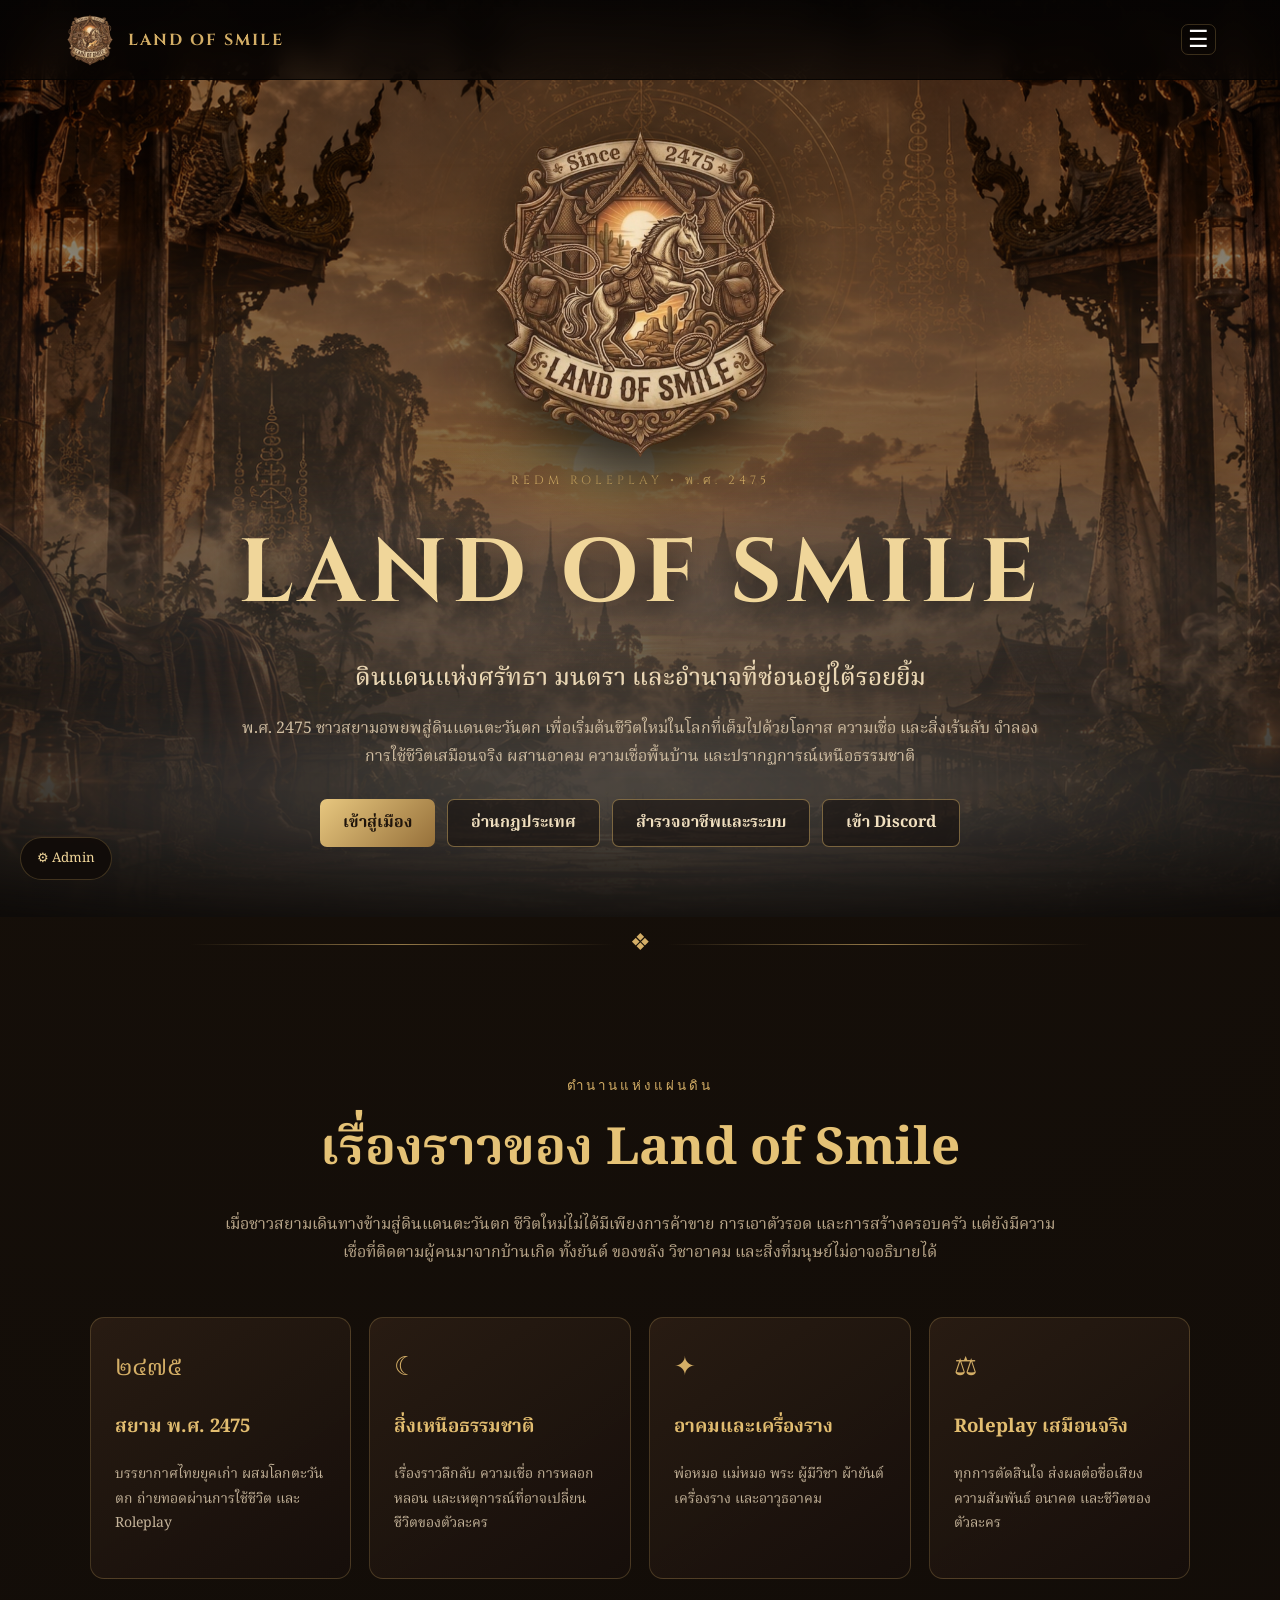
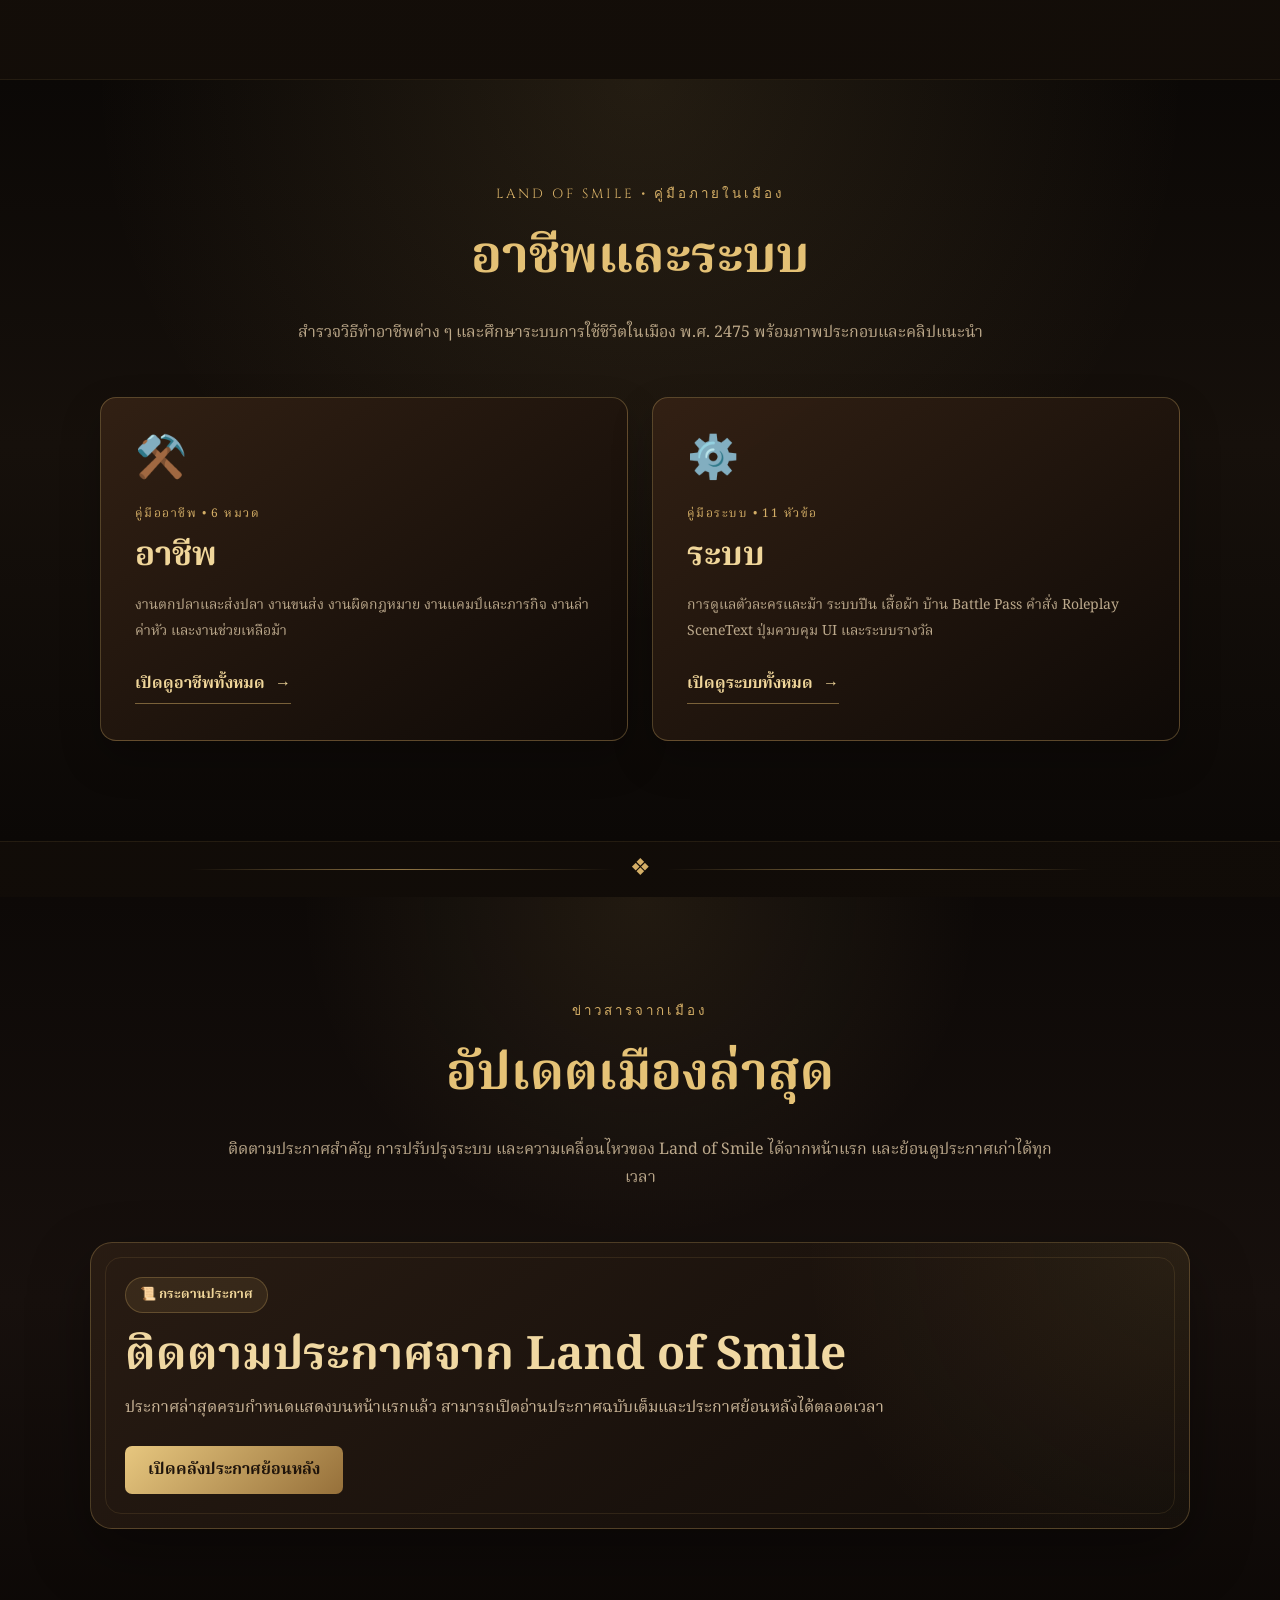
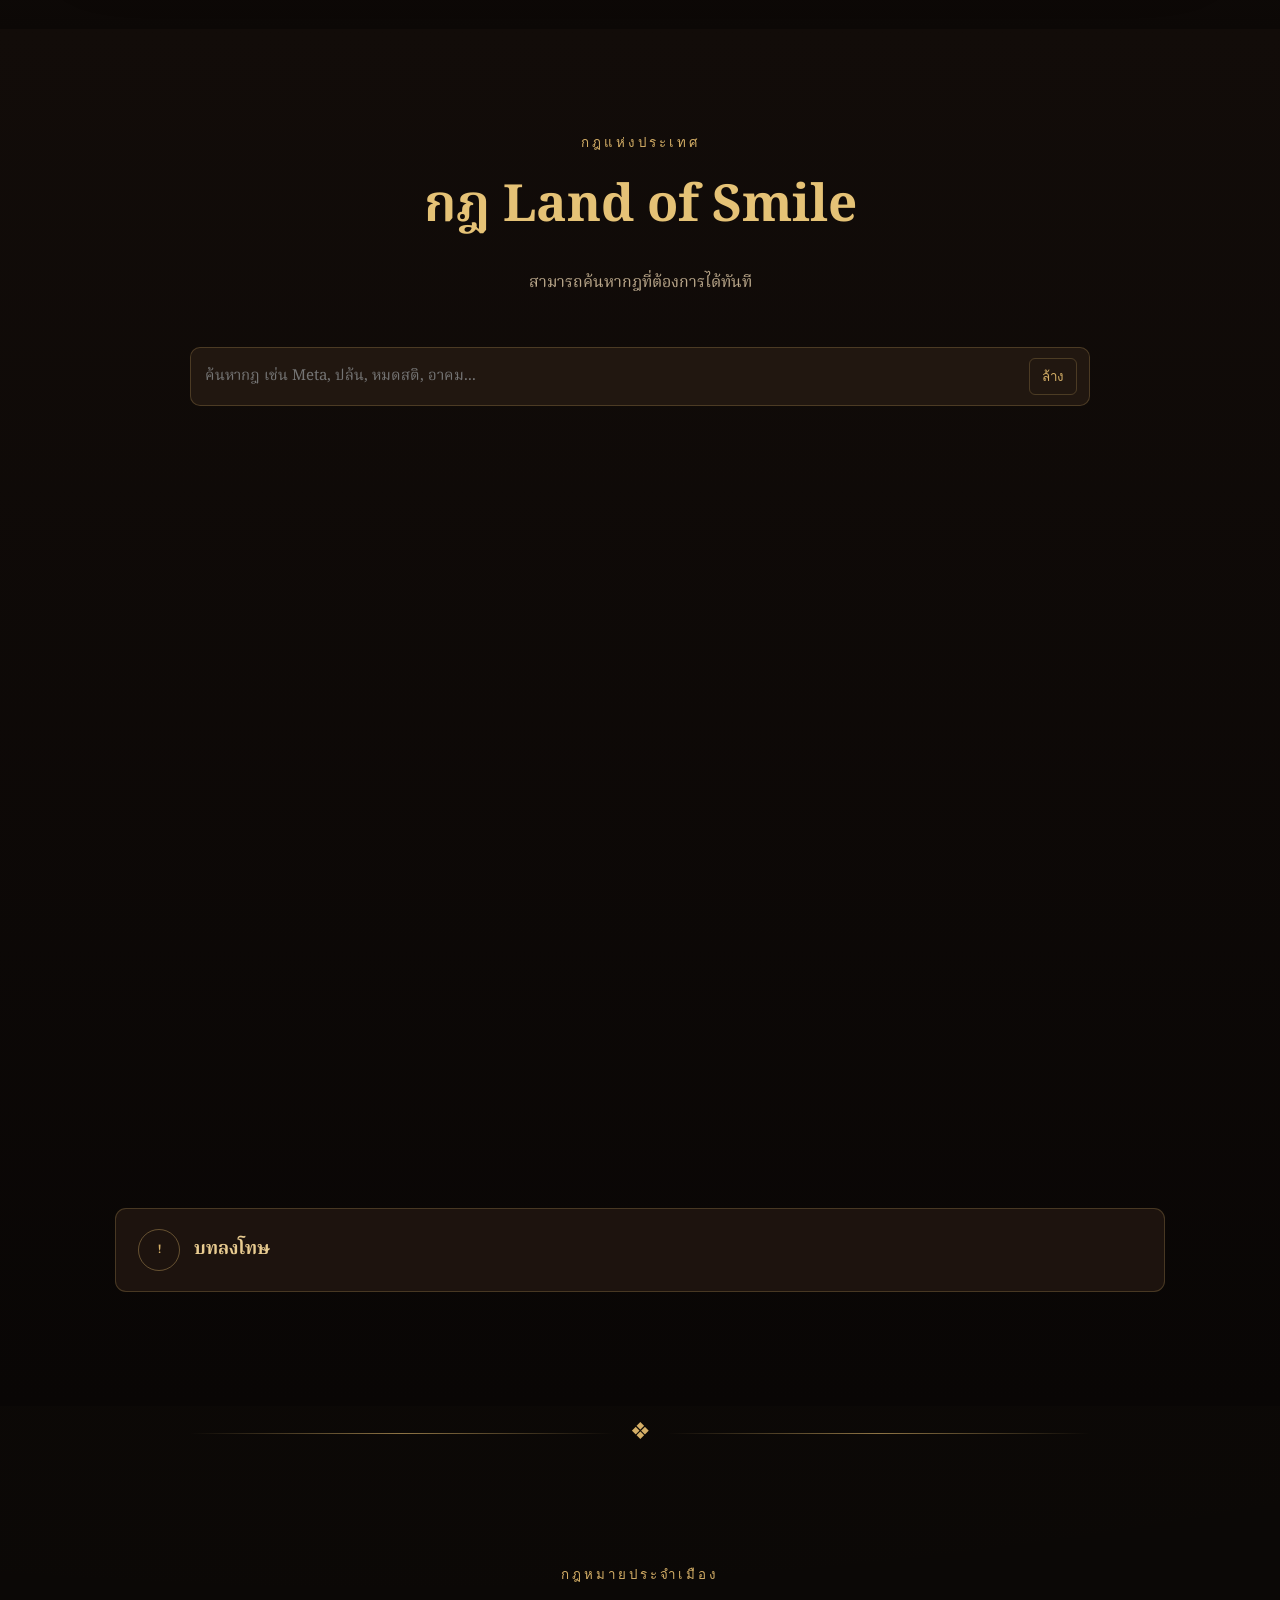
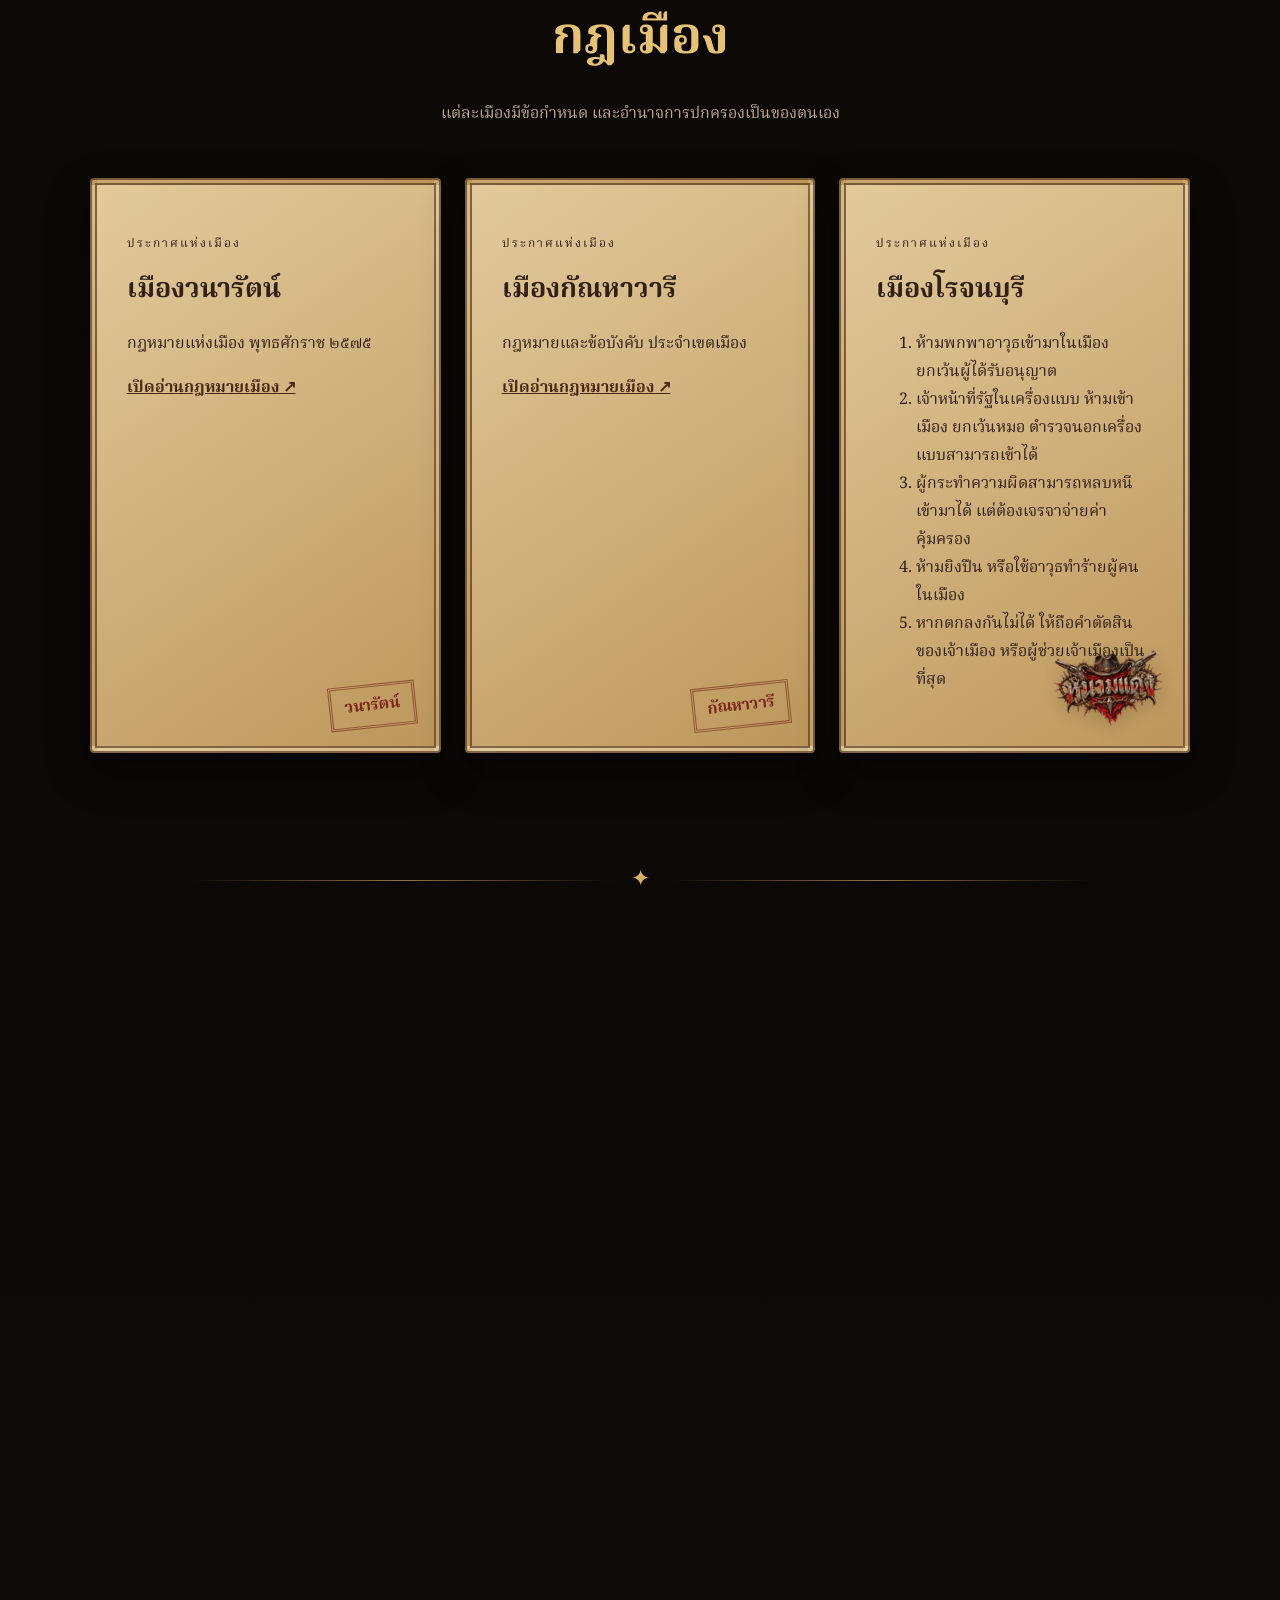
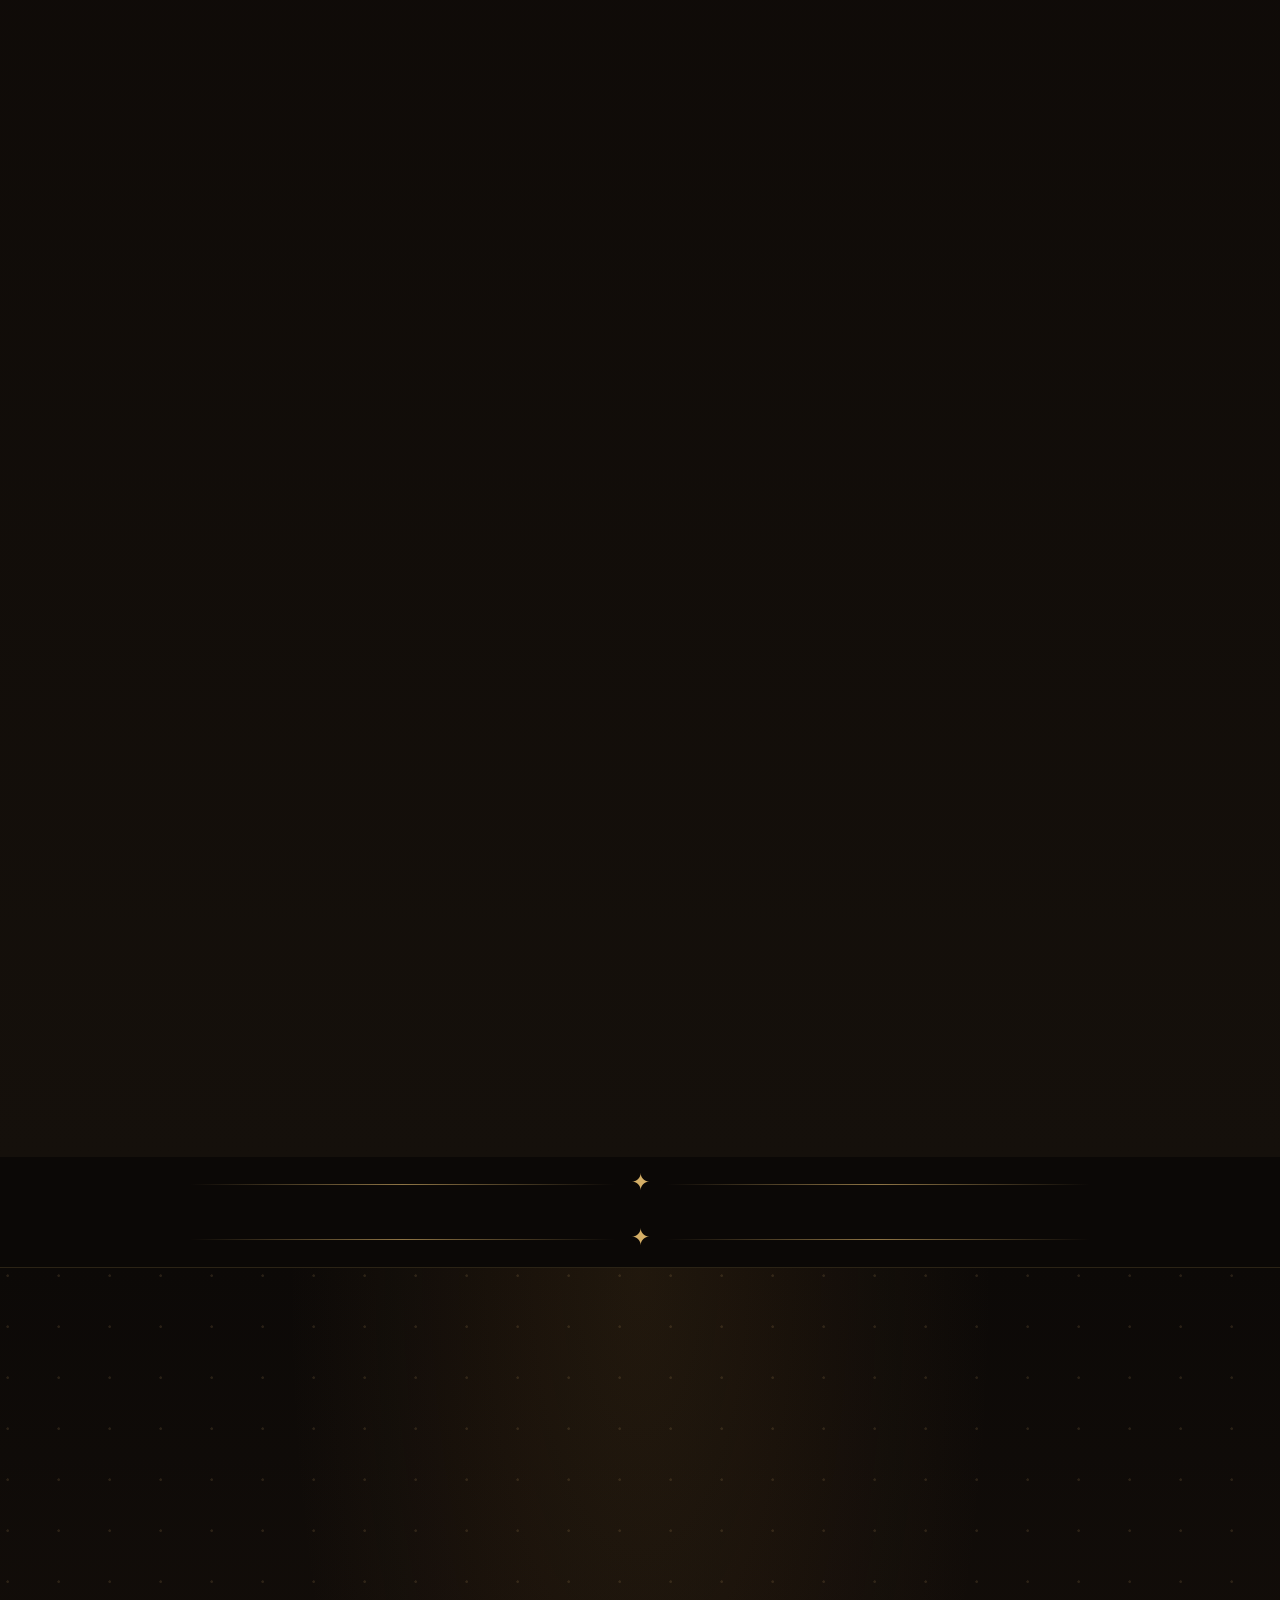
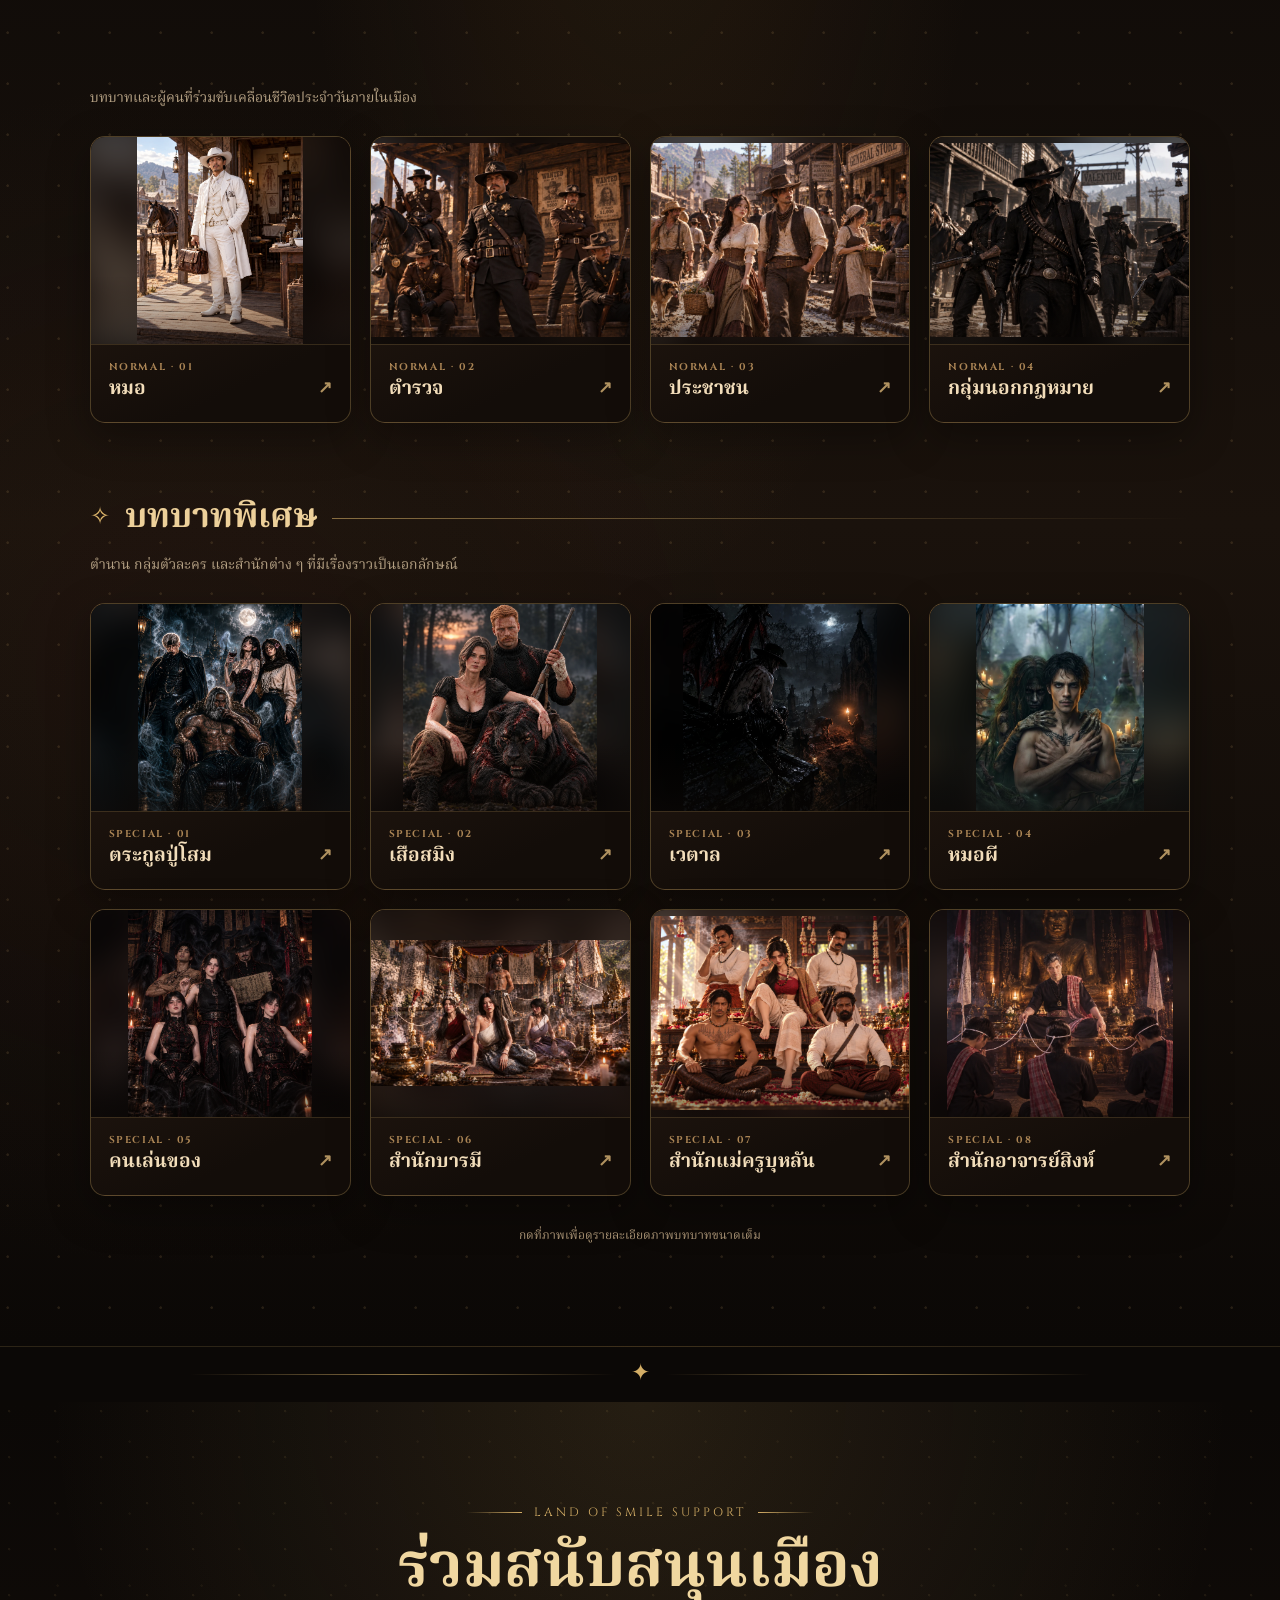
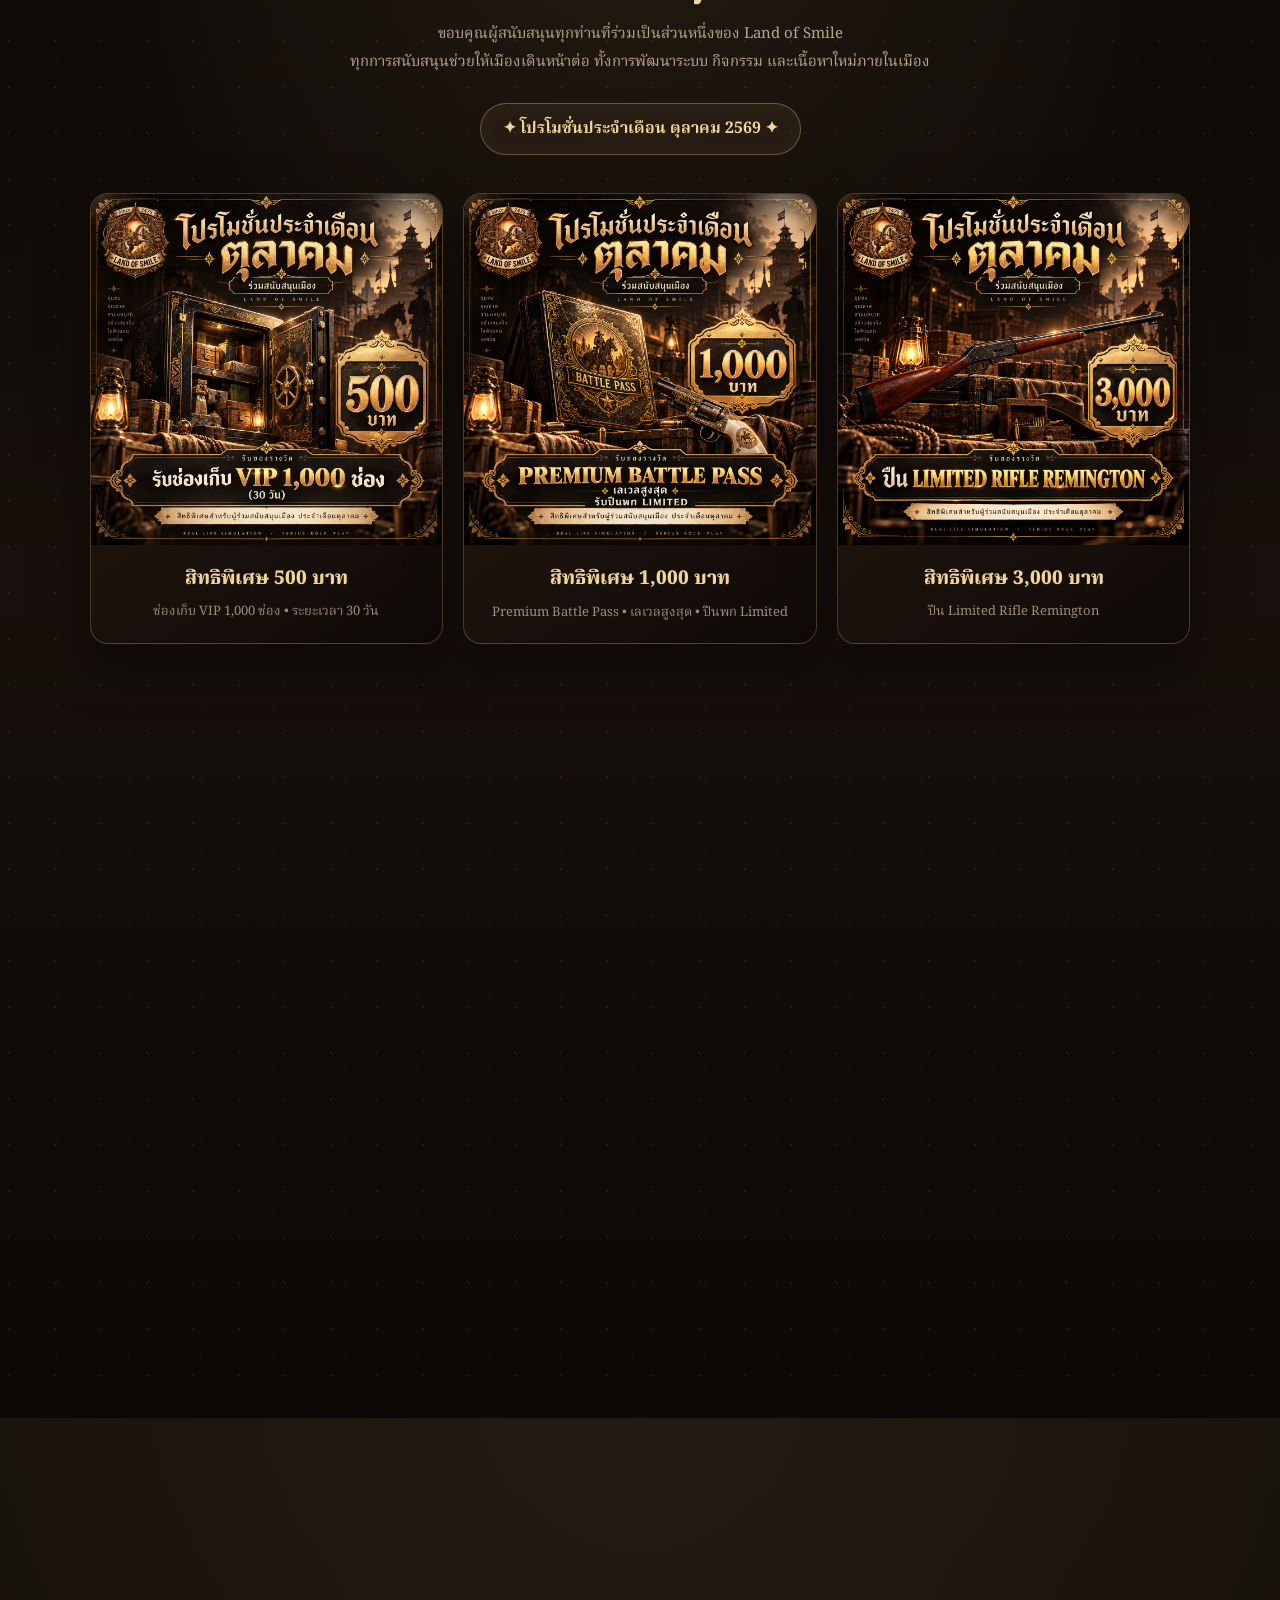
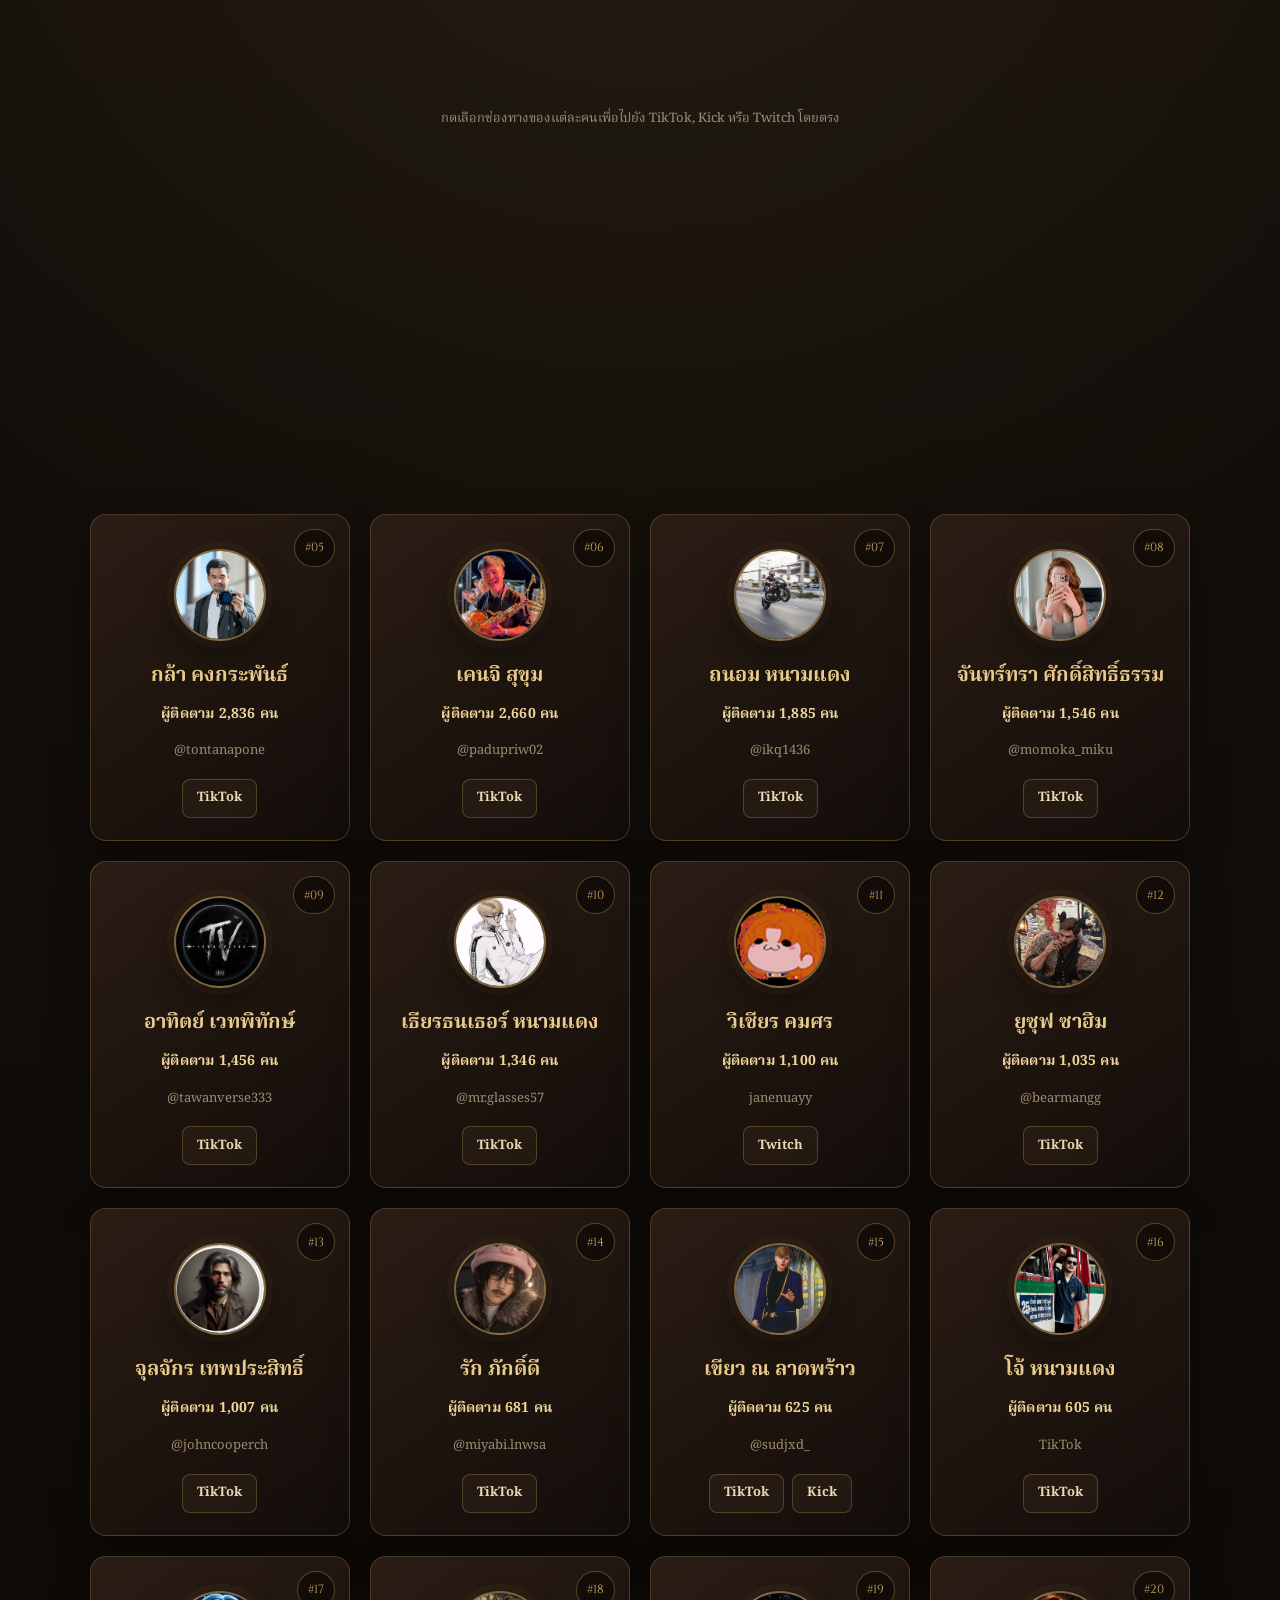
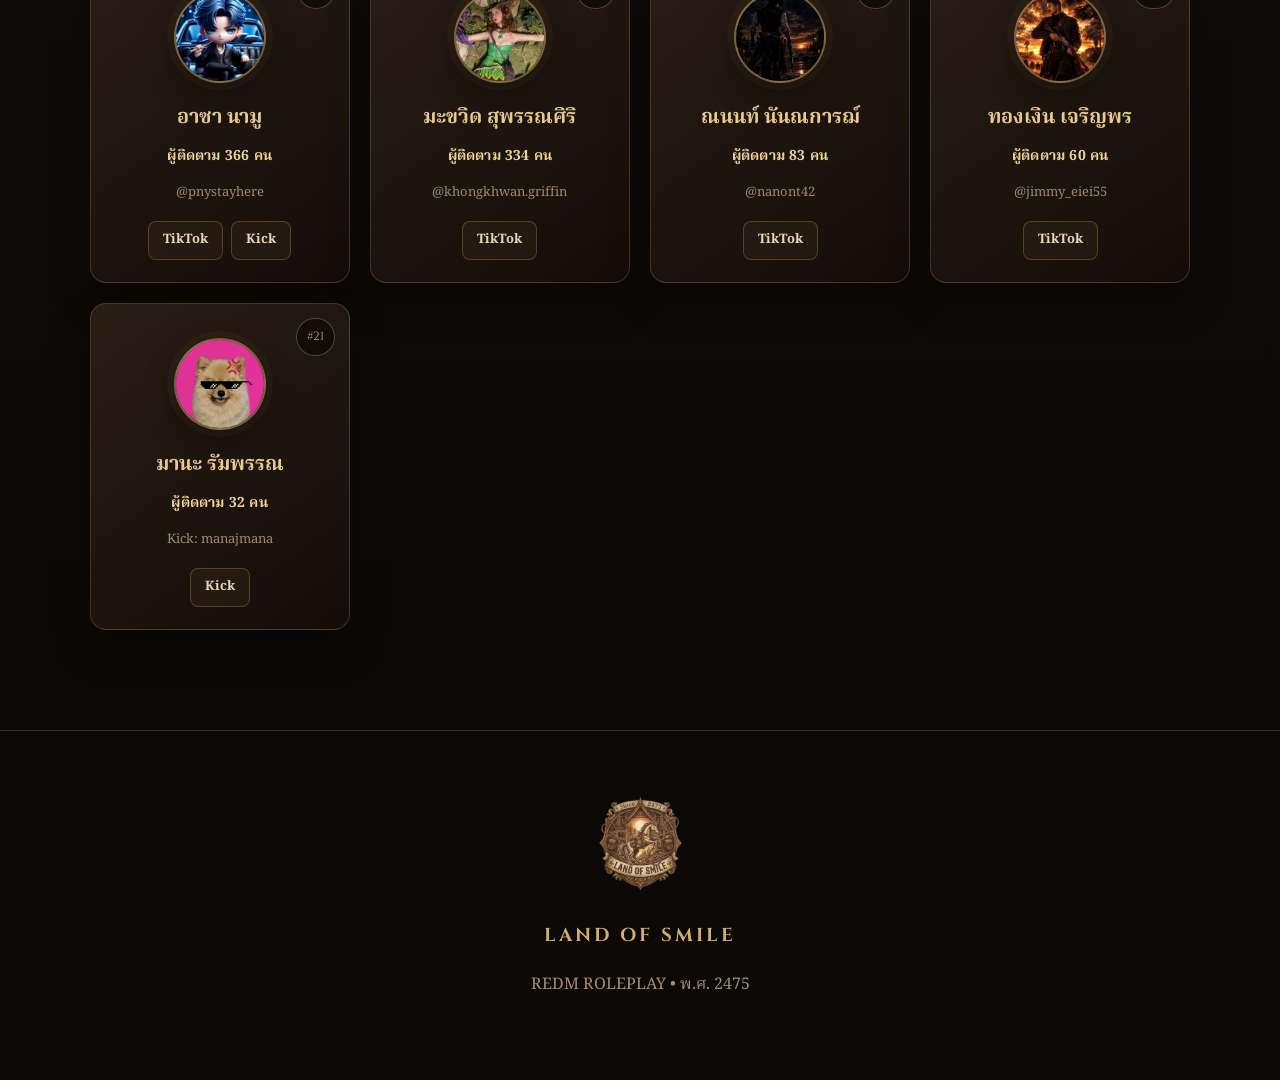
==== commit d5808dbf: "Add files via upload" ====
--- a/index.html
+++ b/index.html
@@ -4706,6 +4706,17 @@
     </article>
 
     <article class="streamer-card reveal">
+      <div class="streamer-rank">#15</div>
+      <div class="streamer-avatar"><img src="steamer021.jpg" alt="เขียว ณ ลาดพร้าว" loading="lazy"></div>
+      <h3 data-editable>เขียว ณ ลาดพร้าว</h3>
+      <p class="streamer-followers">ผู้ติดตาม 625 คน</p>
+      <p class="streamer-handle">@sudjxd_</p>
+      <div class="streamer-links">
+        <a class="streamer-link" href="https://www.tiktok.com/@sudjxd_" target="_blank" rel="noopener">TikTok</a> <a class="streamer-link" href="https://kick.com/premier032" target="_blank" rel="noopener">Kick</a>
+      </div>
+    </article>
+
+    <article class="streamer-card reveal">
       <div class="streamer-rank">#16</div>
       <div class="streamer-avatar"><img src="steamer015.jpg" alt="โจ้ หนามแดง" loading="lazy"></div>
       <h3 data-editable>โจ้ หนามแดง</h3>
@@ -4771,16 +4782,7 @@
       </div>
     </article>
 
-    <article class="streamer-card reveal">
-      <div class="streamer-rank">#15</div>
-      <div class="streamer-avatar"><img src="steamer021.jpg" alt="เขียว ณ ลาดพร้าว" loading="lazy"></div>
-      <h3 data-editable>เขียว ณ ลาดพร้าว</h3>
-      <p class="streamer-followers">ผู้ติดตาม 625 คน</p>
-      <p class="streamer-handle">@sudjxd_</p>
-      <div class="streamer-links">
-        <a class="streamer-link" href="https://www.tiktok.com/@sudjxd_" target="_blank" rel="noopener">TikTok</a> <a class="streamer-link" href="https://kick.com/premier032" target="_blank" rel="noopener">Kick</a>
-      </div>
-    </article>
+
 
   </div>
 
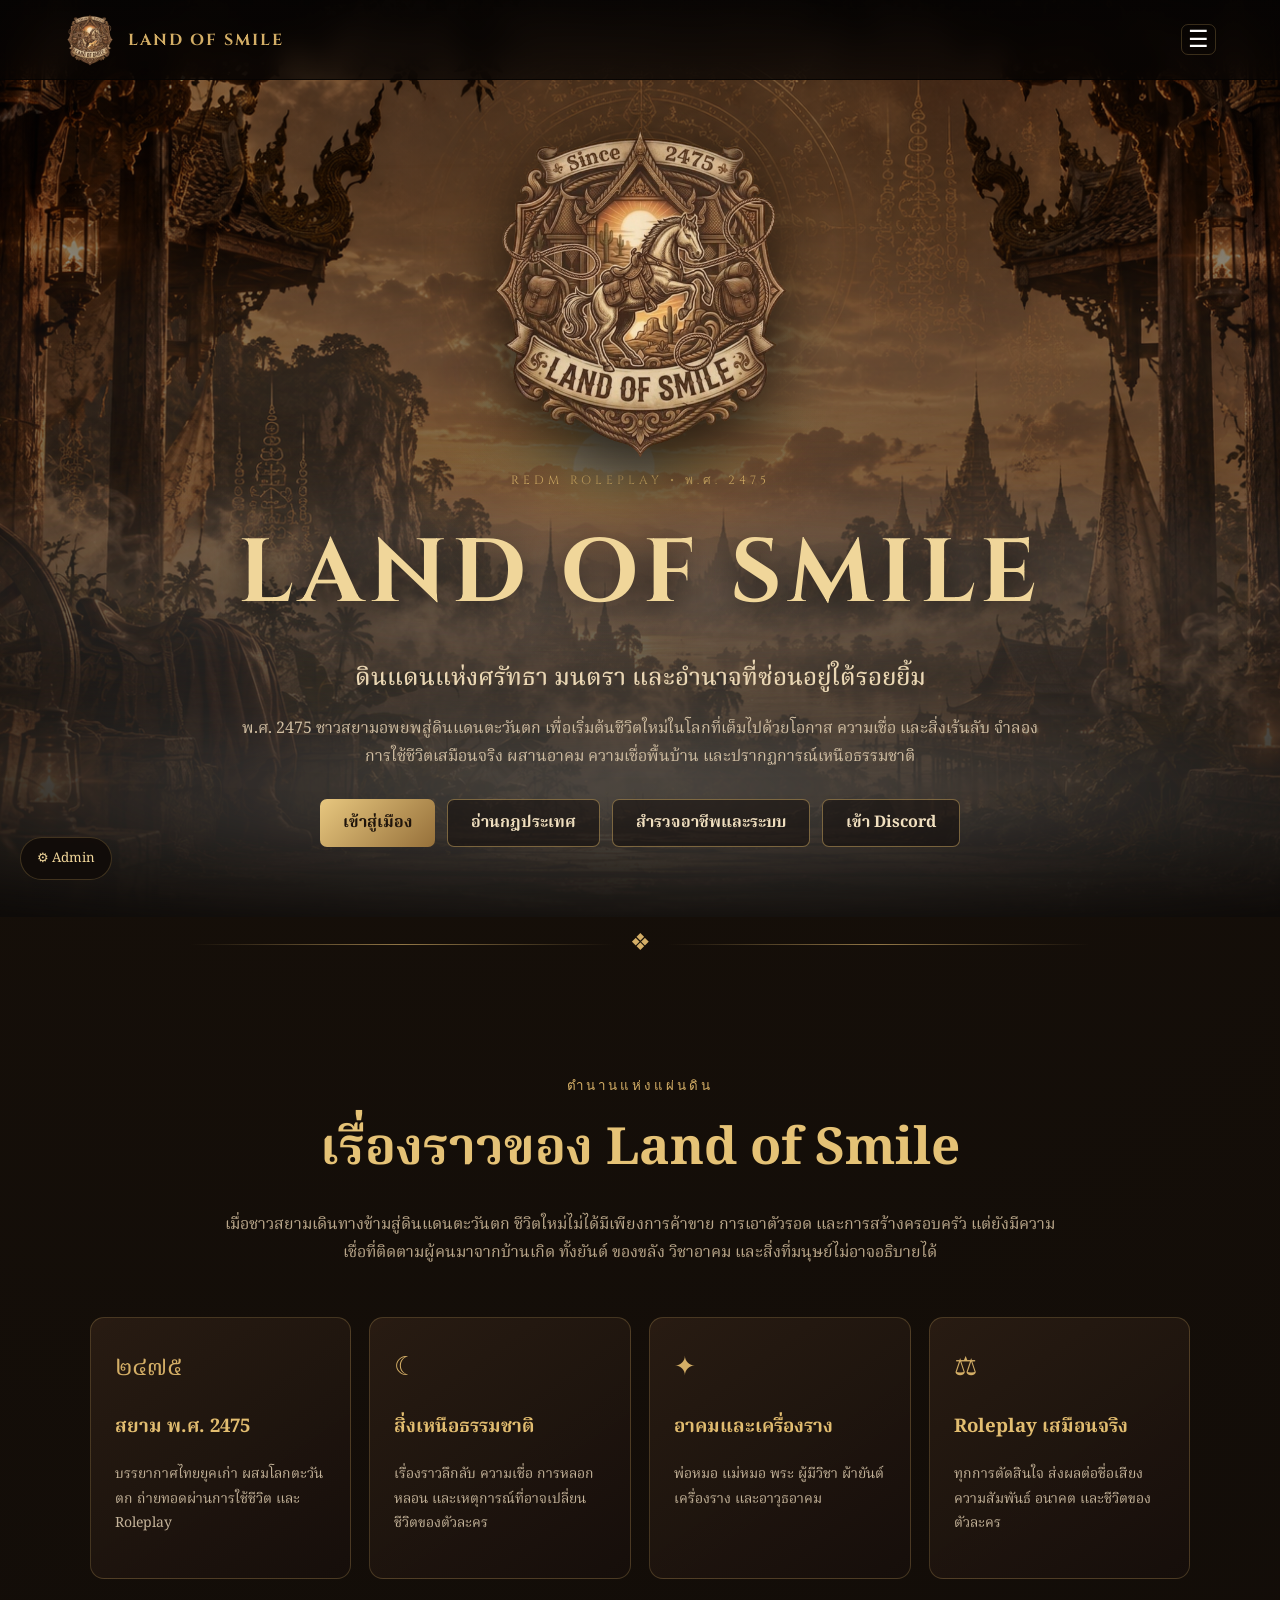
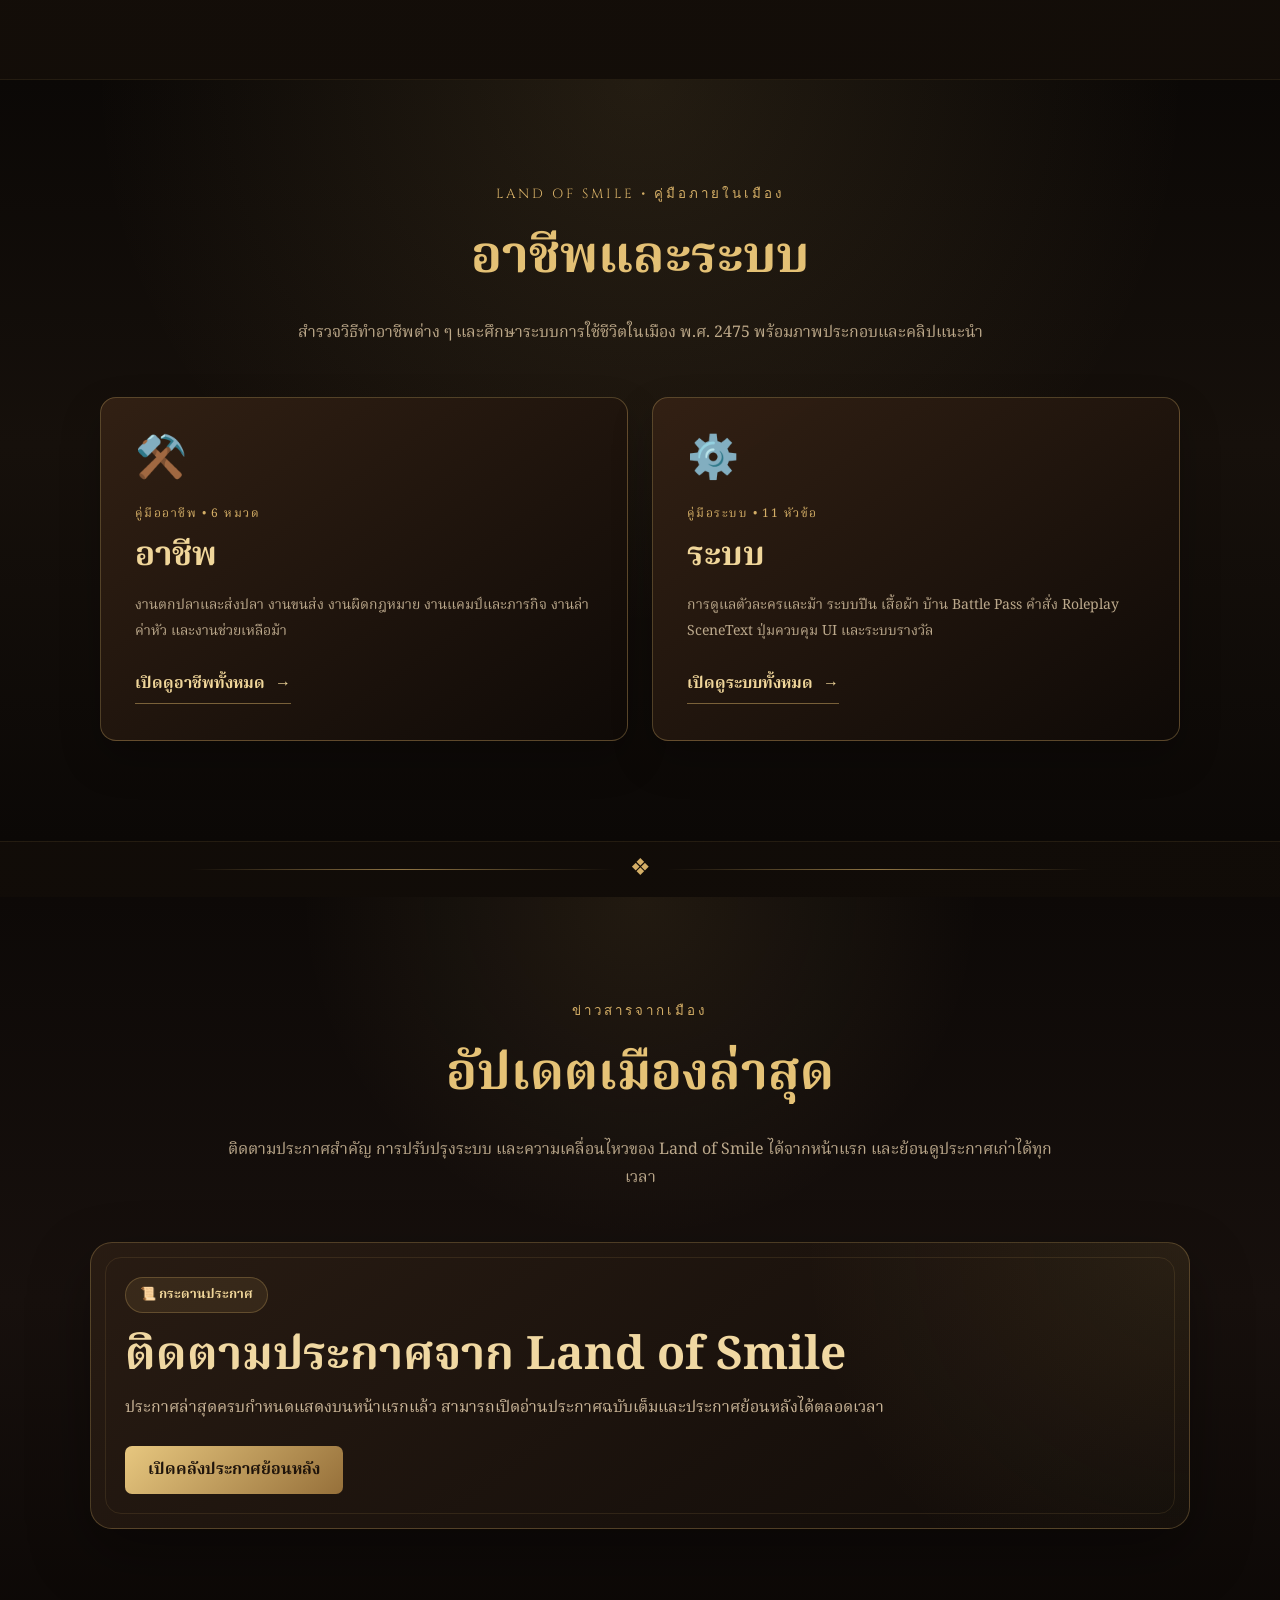
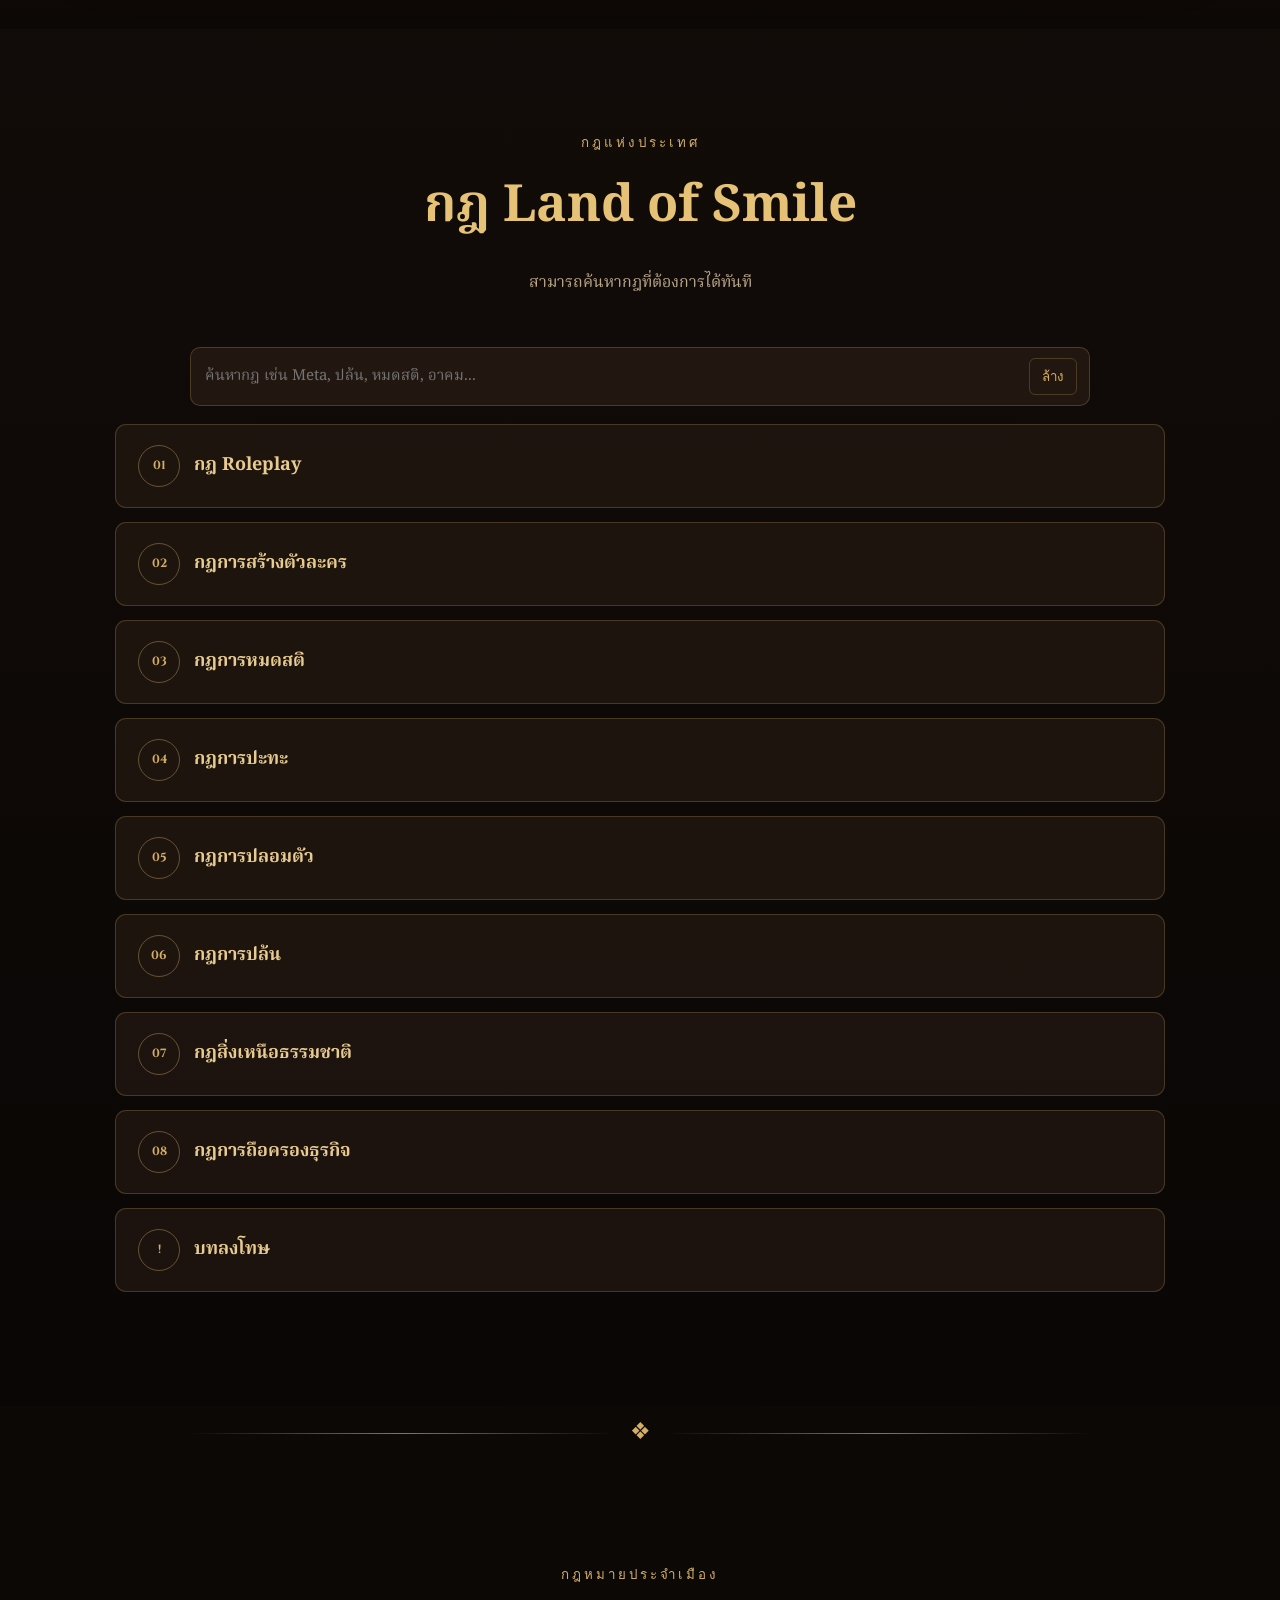
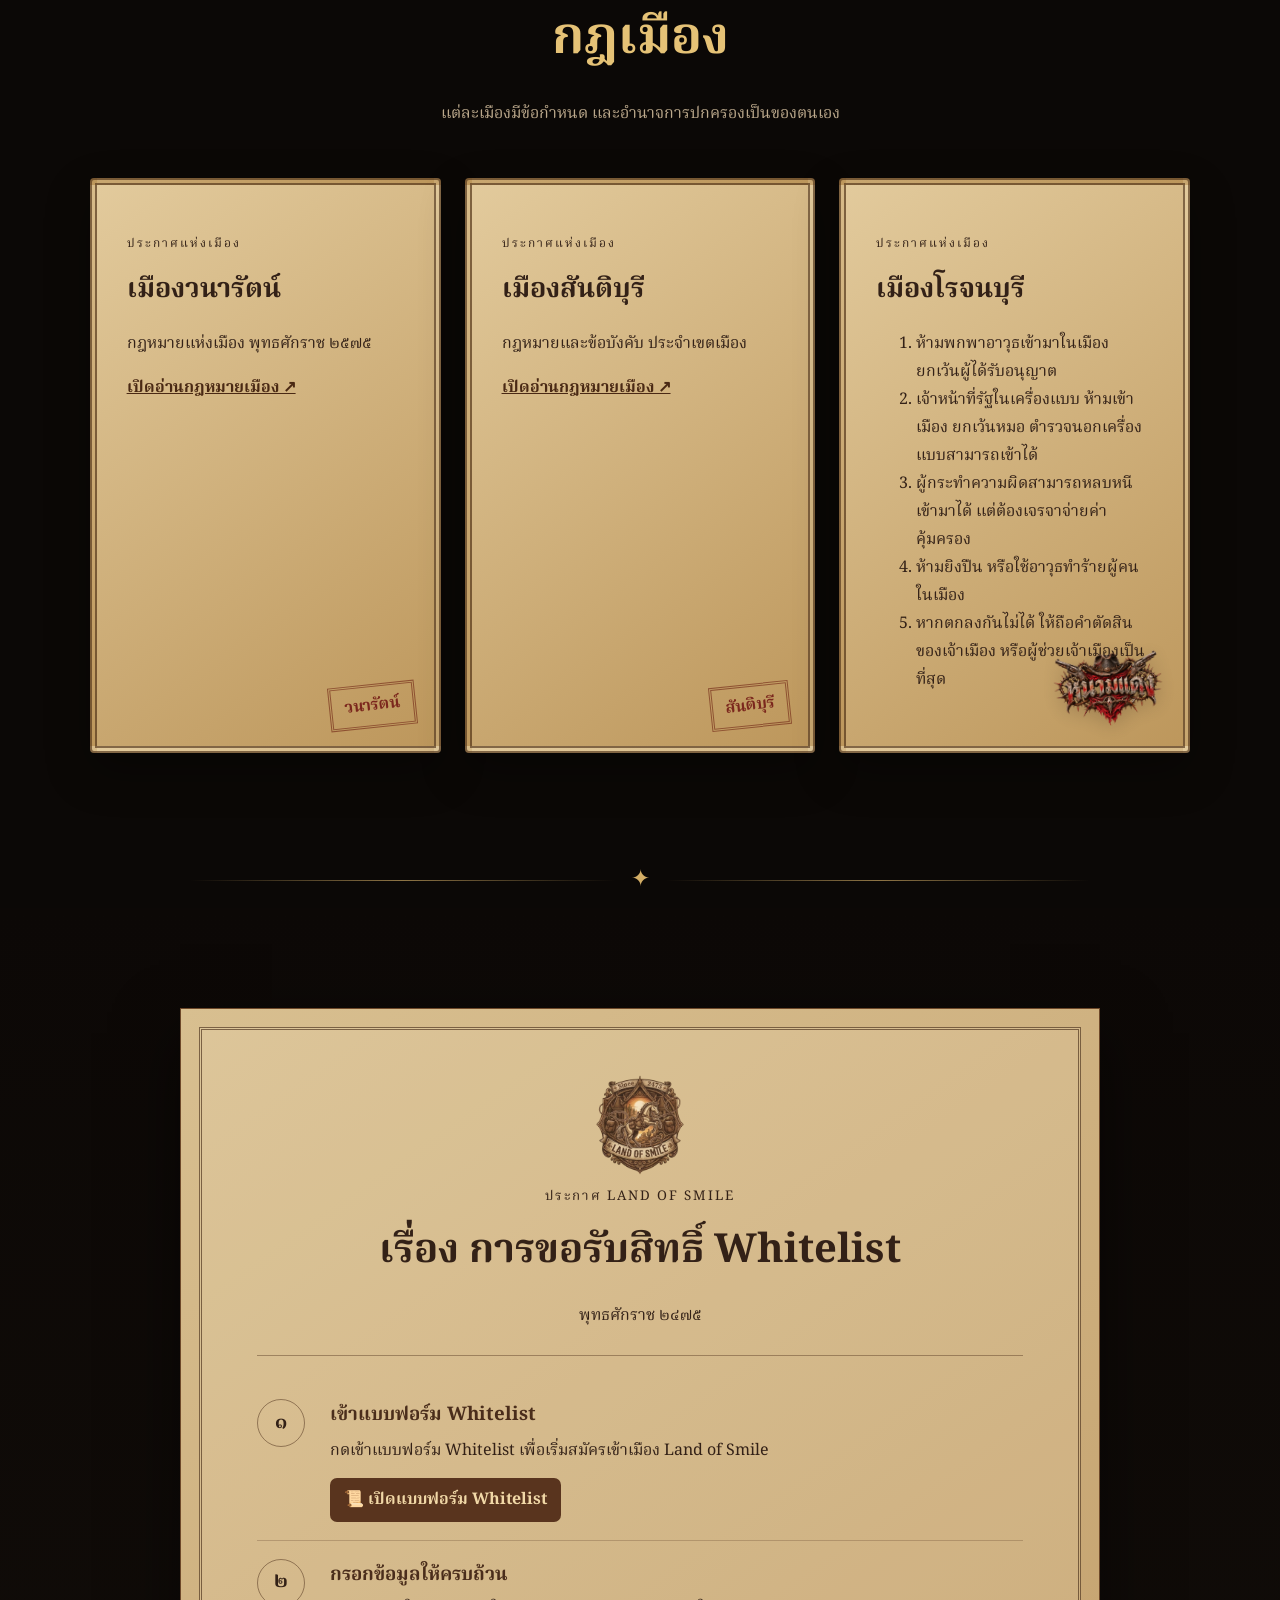
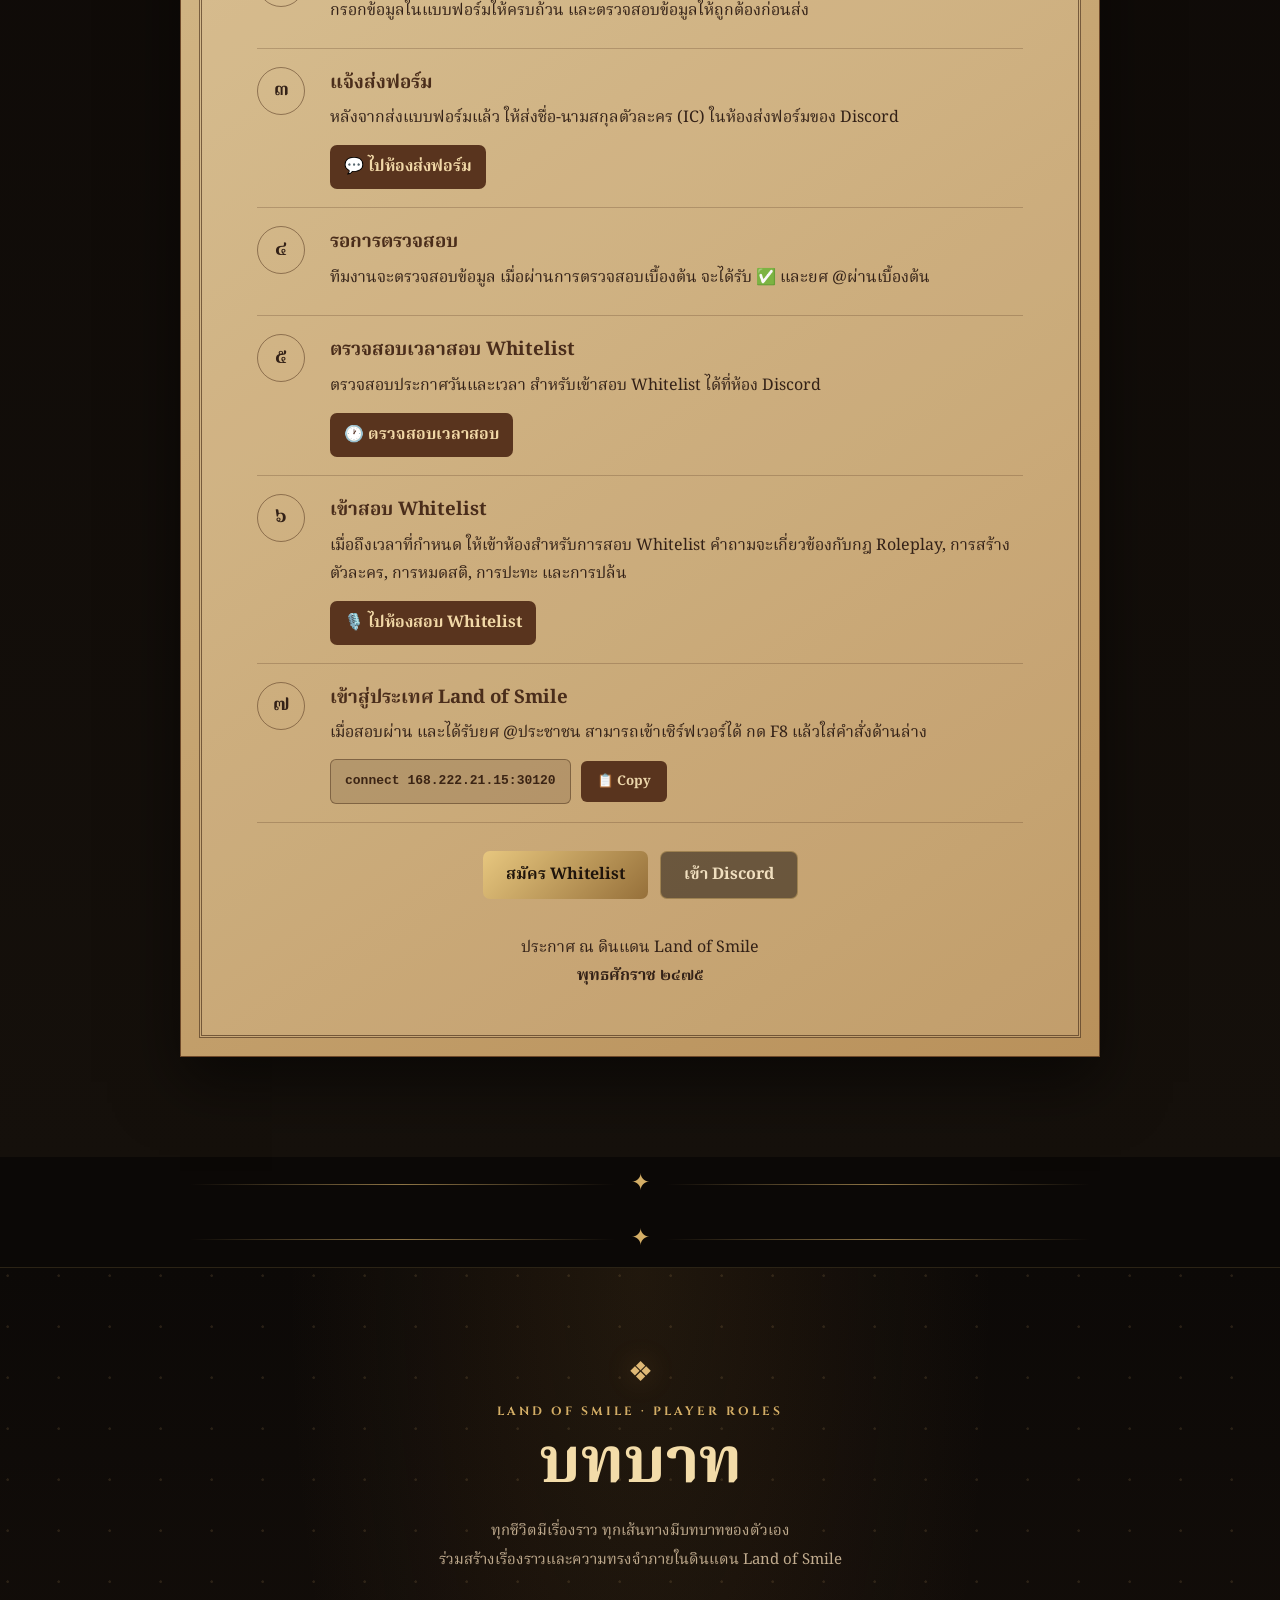
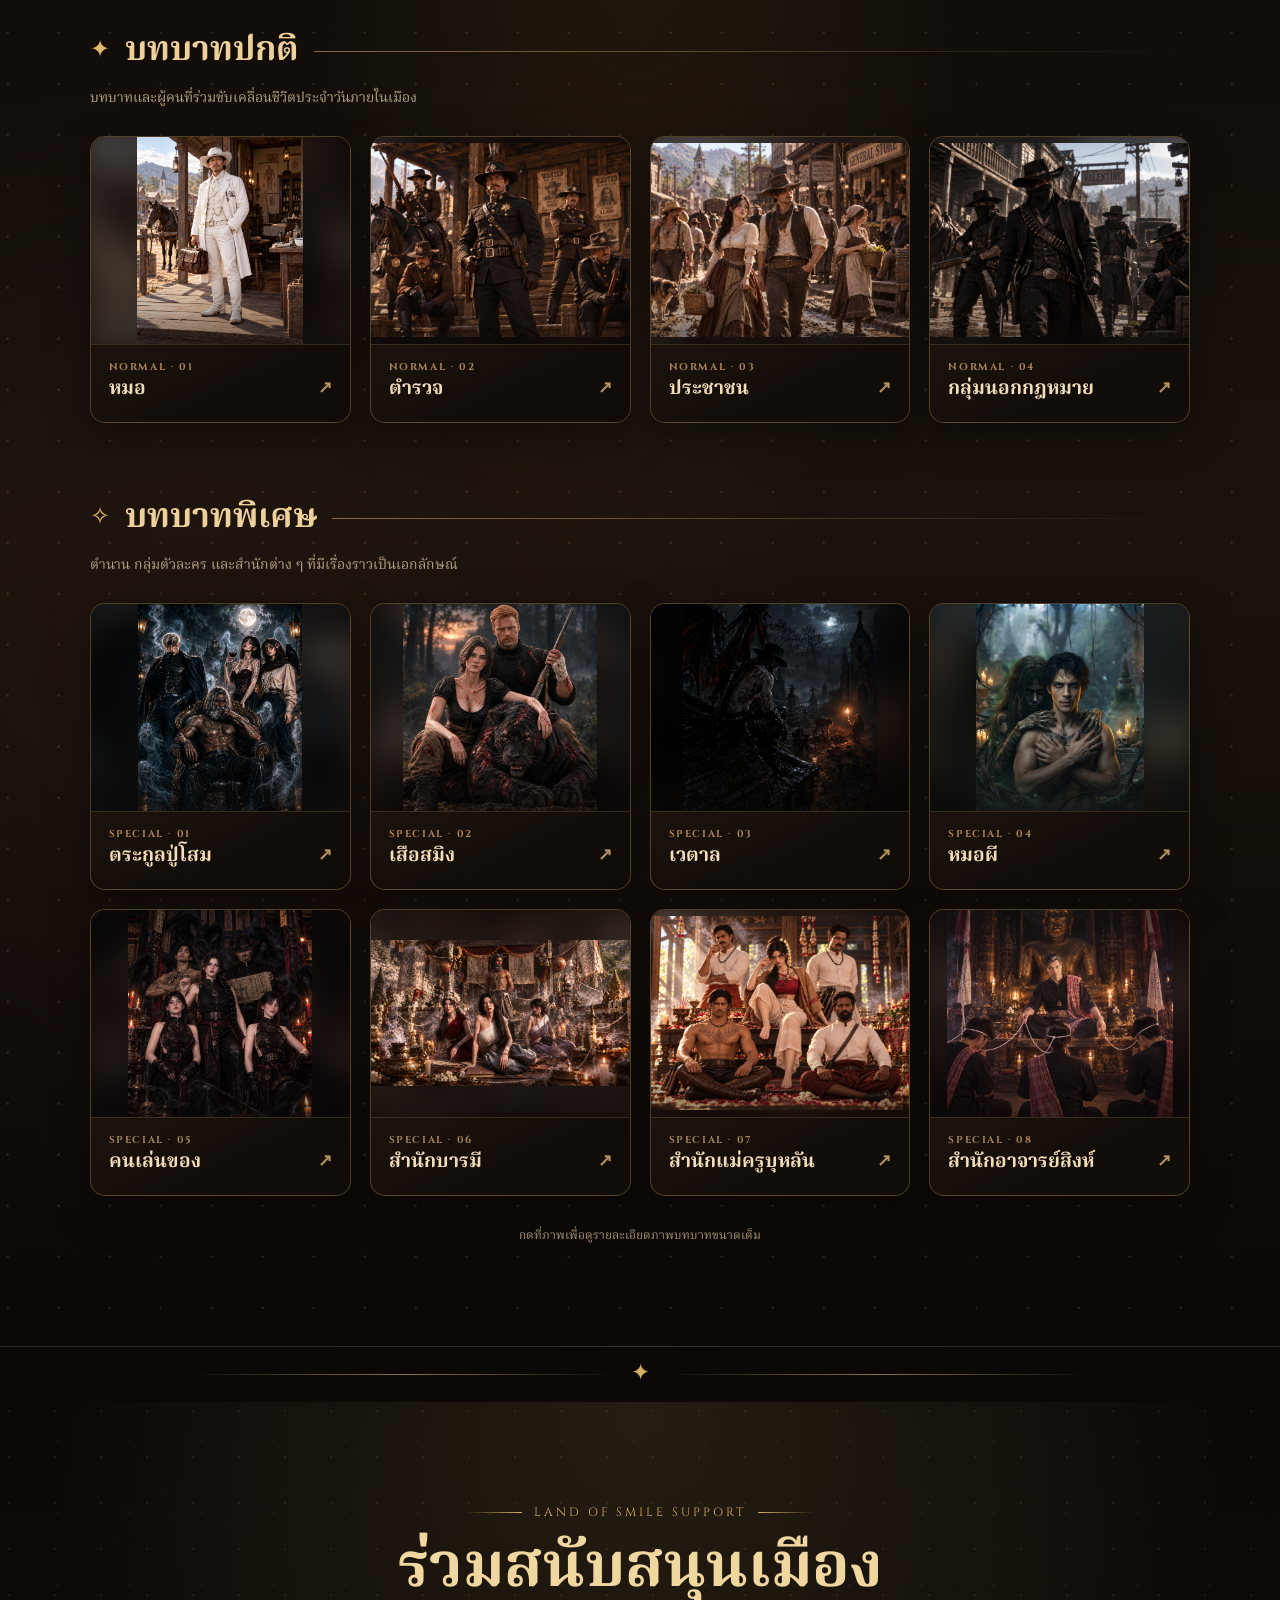
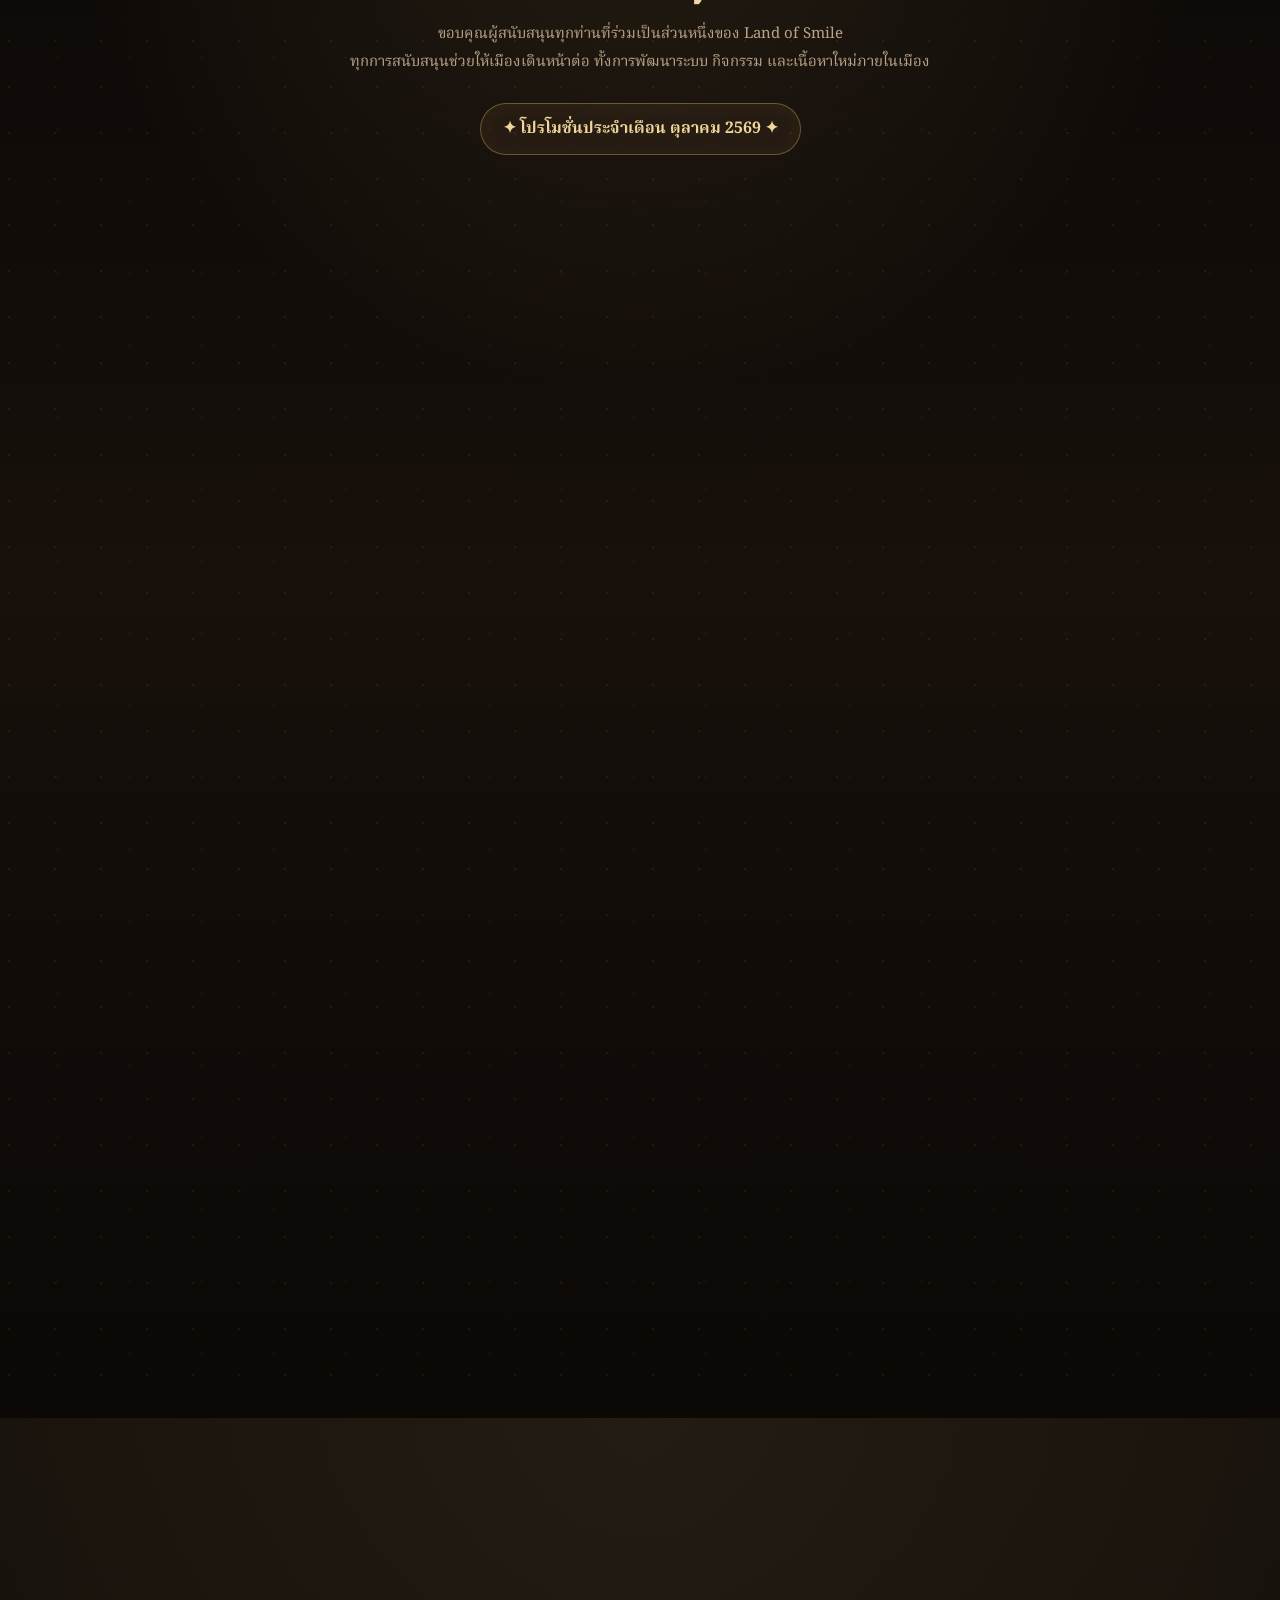
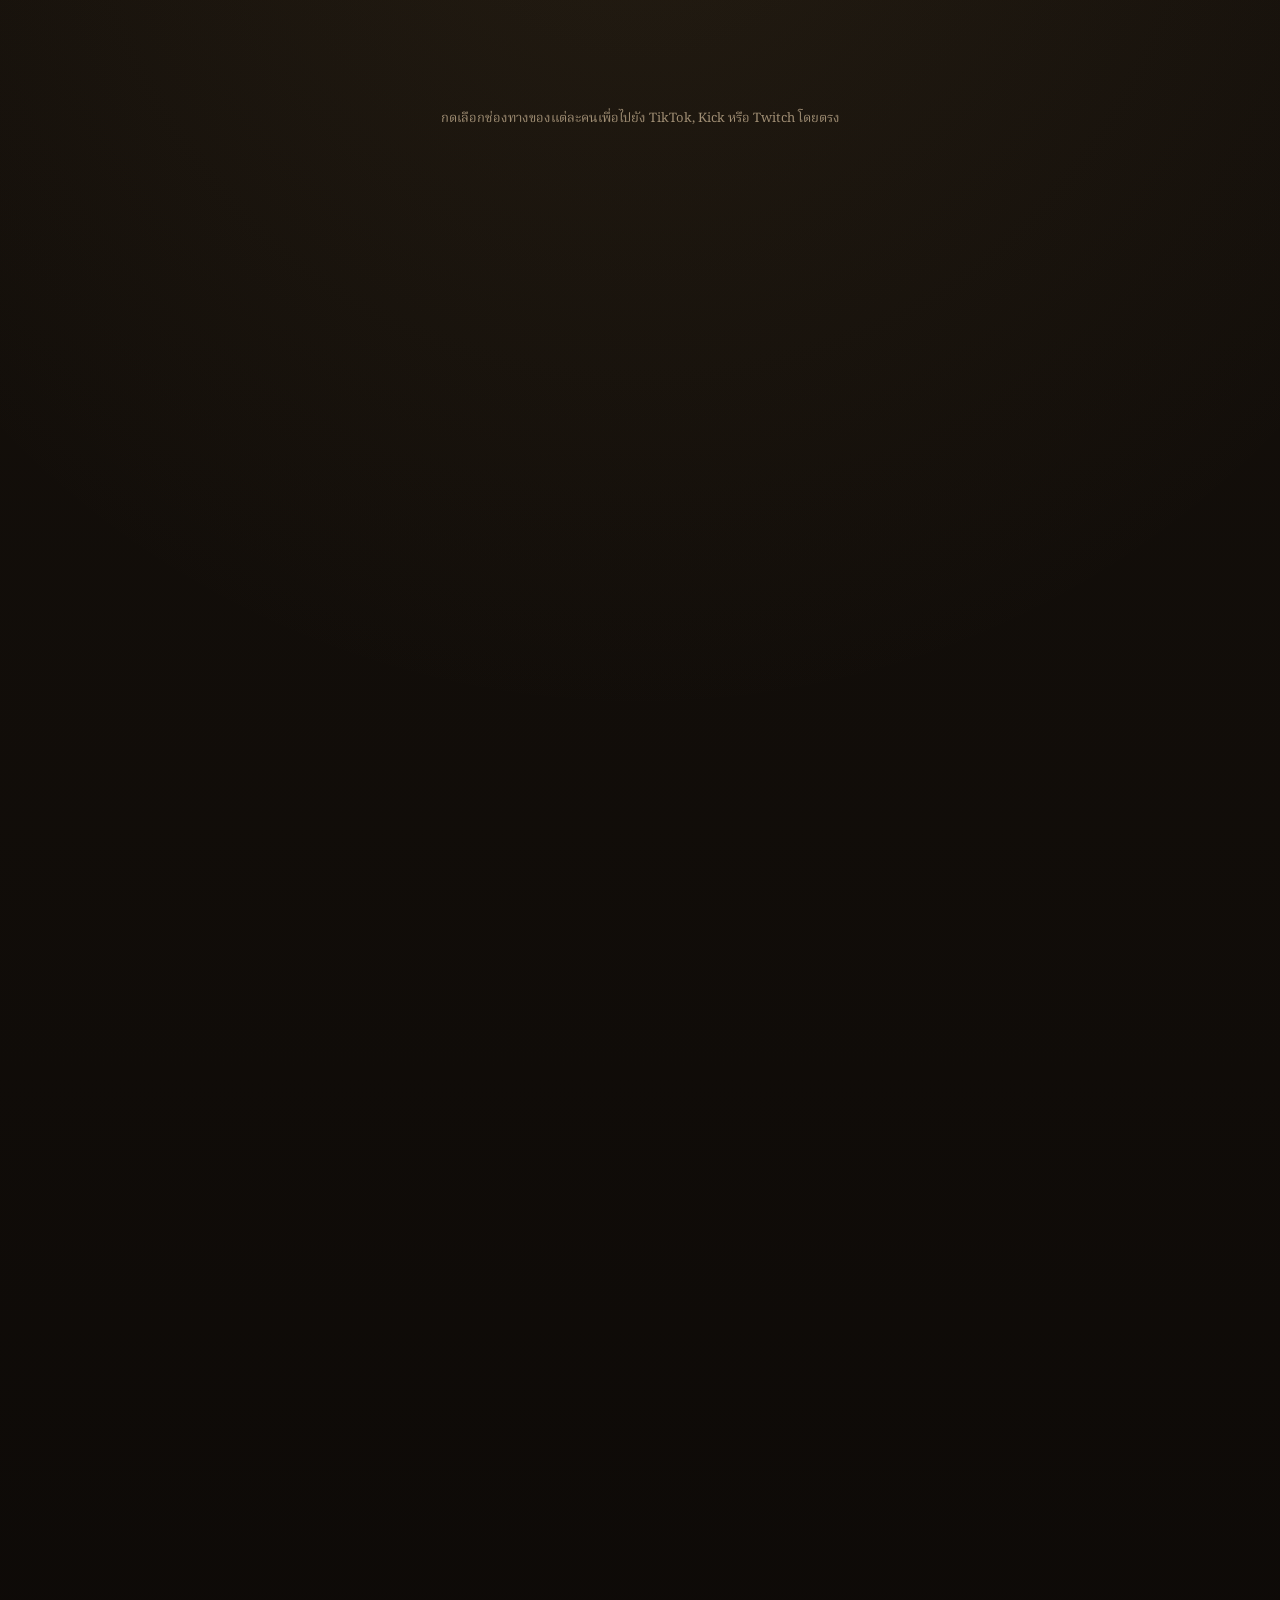
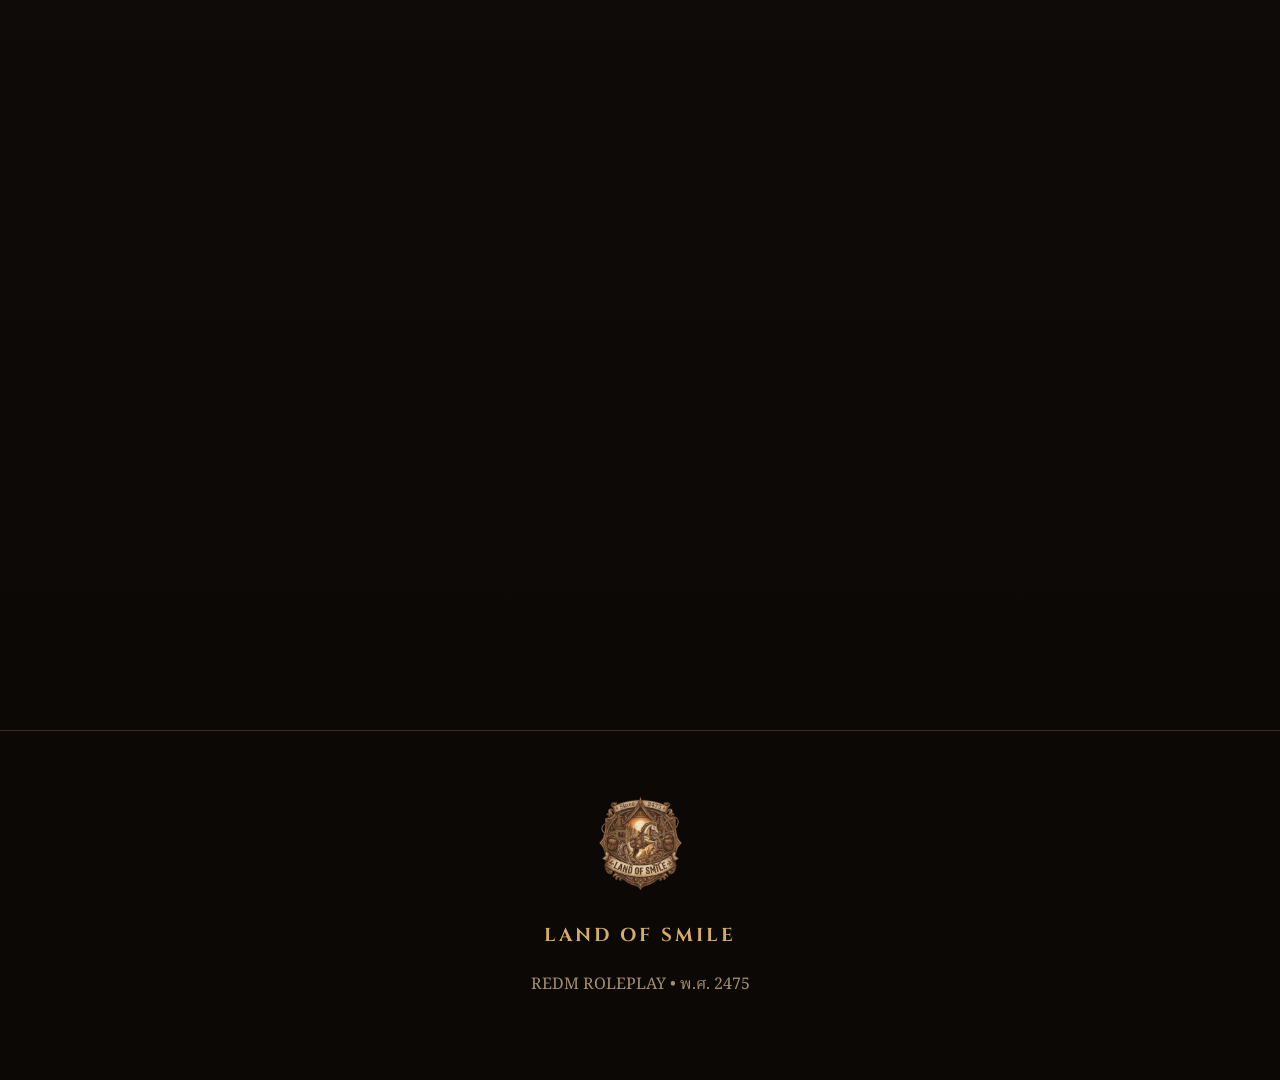
==== commit 7ffbef7d: "Add files via upload" ====
--- a/index.html
+++ b/index.html
@@ -2547,6 +2547,10 @@
 @media (max-width:390px){.los-role-grid{gap:9px}.los-role-photo{aspect-ratio:4/4}}
 @media (prefers-reduced-motion:reduce){.los-role-card,.los-role-photo-main{transition:none}}
 
+
+/* อัปเดตเมืองชุดใหม่ */
+.city-announcement-tabs{flex-wrap:wrap}.city-update-tab{flex:1 1 135px}.city-update-extra-grid{display:grid;grid-template-columns:repeat(2,minmax(0,1fr));gap:12px;margin-top:15px}.city-update-extra-grid a{display:block}.city-update-extra-grid img{width:100%;height:150px;object-fit:contain;background:#100b08;border:1px solid #765533;border-radius:10px}.city-update-card-grid{grid-template-columns:repeat(2,minmax(0,1fr))}.city-update-card-grid .city-update-cover img{width:100%;height:100%;object-fit:cover}.city-update-tab:focus-visible{outline:2px solid #f0d399;outline-offset:2px}
+@media(max-width:740px){.city-update-extra-grid{grid-template-columns:1fr}.city-update-card-grid{grid-template-columns:1fr}}
 </style>
 </head>
 
@@ -2593,6 +2597,12 @@
       <div class="city-paper-rule">❖ ประกาศใหม่จากเมือง ❖</div>
     </div>
     <div class="city-announcement-tabs" role="tablist" aria-label="เลือกประกาศอัปเดตเมือง">
+<button id="cityTab3" class="city-update-tab" type="button" data-slide="3" role="tab" aria-selected="false">🪪 บัตรประชาชน</button>
+<button id="cityTab4" class="city-update-tab" type="button" data-slide="4" role="tab" aria-selected="false">🏕️ ภารกิจแคมป์</button>
+<button id="cityTab5" class="city-update-tab" type="button" data-slide="5" role="tab" aria-selected="false">🎁 กล่องปริศนา</button>
+<button id="cityTab6" class="city-update-tab" type="button" data-slide="6" role="tab" aria-selected="false">🔫 ระบบปืน</button>
+<button id="cityTab7" class="city-update-tab" type="button" data-slide="7" role="tab" aria-selected="false">👻 ผีผ้าห่ม</button>
+
       <button id="cityTab2" class="city-update-tab active" type="button" data-slide="2" role="tab" aria-selected="true">⚰️ ขุดสุสาน</button>
       <button id="cityTab1" class="city-update-tab" type="button" data-slide="1" role="tab" aria-selected="false">🐺 สกิลล่าสัตว์</button>
     </div>
@@ -2611,10 +2621,15 @@
         <div class="city-slide-details"><span>🎟️ กดใช้ตั๋วสกิลจากกล่องสุ่ม</span><span>🐾 เลือกสัตว์เลี้ยงที่ต้องการติดตั้งสกิล</span></div>
         <a class="btn btn-gold city-slide-primary" href="city-updates.html#post-1">อ่านประกาศฉบับเต็ม</a>
       </article>
+<article class="city-slide" data-city-slide="3" role="tabpanel" aria-labelledby="cityTab3" hidden><h3>ระบบแสดงภาพบัตรประชาชน</h3><p class="city-slide-lead">เพิ่มการแสดงรูปบนบัตรประชาชน โดยกดปุ่ม G เพื่อแสดงรูปภาพ และใช้รูปตัวละคร OC ของตนเองเท่านั้น ห้ามใช้ภาพบุคคลอื่น ภาพไม่เหมาะสม หรือภาพ 18+</p><a class="city-slide-photo landscape" href="los-id-card.webp" target="_blank" rel="noopener noreferrer"><img src="los-id-card.webp" alt="ระบบแสดงภาพบัตรประชาชน" loading="lazy"><span>🔎 ดูภาพขนาดเต็ม</span></a></article>
+<article class="city-slide" data-city-slide="4" role="tabpanel" aria-labelledby="cityTab4" hidden><h3>ภารกิจแคมป์แบบ Private Session</h3><p class="city-slide-lead">ย้ายภารกิจแคมป์เข้าสู่ระบบ Private Session</p><a class="city-slide-photo landscape" href="los-camp.png" target="_blank" rel="noopener noreferrer"><img src="los-camp.png" alt="ภารกิจแคมป์แบบ Private Session" loading="lazy"><span>🔎 ดูภาพขนาดเต็ม</span></a></article>
+<article class="city-slide" data-city-slide="5" role="tabpanel" aria-labelledby="cityTab5" hidden><h3>แจ้งเตือน Event กล่องปริศนา</h3><p class="city-slide-lead">ระบบแจ้งเตือนสถานที่จัด Event กล่องปริศนา ล่วงหน้า 5 นาทีก่อนเริ่มกิจกรรม</p><a class="city-slide-photo landscape" href="los-mystery-box.png" target="_blank" rel="noopener noreferrer"><img src="los-mystery-box.png" alt="แจ้งเตือน Event กล่องปริศนา" loading="lazy"><span>🔎 ดูภาพขนาดเต็ม</span></a></article>
+<article class="city-slide" data-city-slide="6" role="tabpanel" aria-labelledby="cityTab6" hidden><h3>ปรับปรุงระบบ Gunsmith และสถานะอาวุธ</h3><p class="city-slide-lead">แก้ไขบั๊กกระสุน ปรับหน้าตาร้านขายปืนและโต๊ะแต่งปืน ใช้เมาส์ชี้เพื่อตรวจสอบสถานะ กด Tab ดู Condition และซ่อมด้วยพิมพ์เขียวหรือผ้าเช็ดปืน</p><a class="city-slide-photo landscape" href="los-gunsmith-shop.webp" target="_blank" rel="noopener noreferrer"><img src="los-gunsmith-shop.webp" alt="ปรับปรุงระบบ Gunsmith และสถานะอาวุธ" loading="lazy"><span>🔎 ดูภาพขนาดเต็ม</span></a><div class="city-update-extra-grid"><a class="city-slide-photo landscape" href="los-weapon-stats.webp" target="_blank" rel="noopener noreferrer"><img src="los-weapon-stats.webp" alt="หน้าจอสถานะปืน" loading="lazy"><span>🔎 ดูภาพขนาดเต็ม</span></a><a class="city-slide-photo landscape" href="los-gunsmith-repair.webp" target="_blank" rel="noopener noreferrer"><img src="los-gunsmith-repair.webp" alt="หน้าจอซ่อมและทำความสะอาดปืน" loading="lazy"><span>🔎 ดูภาพขนาดเต็ม</span></a></div></article>
+<article class="city-slide" data-city-slide="7" role="tabpanel" aria-labelledby="cityTab7" hidden><h3>เพิ่มชุดผีผ้าห่มในหมวดเสื้อโค้ท</h3><p class="city-slide-lead">เพิ่มชุดผีผ้าห่ม สามารถเลือกสวมใส่ได้ในหมวดเสื้อโค้ทผ่าน NPC</p><a class="city-slide-photo landscape" href="los-ghost-outfit.png" target="_blank" rel="noopener noreferrer"><img src="los-ghost-outfit.png" alt="เพิ่มชุดผีผ้าห่มในหมวดเสื้อโค้ท" loading="lazy"><span>🔎 ดูภาพขนาดเต็ม</span></a></article>
     </div>
     <div class="city-announcement-bottom">
-      <div class="city-slide-nav"><button id="cityPrevious" type="button">← ประกาศก่อนหน้า</button><strong id="citySlideCount" aria-live="polite">2 / 2</strong><button id="cityNext" type="button">ประกาศถัดไป →</button></div>
-      <div class="city-notice-small">ประกาศรอบนี้จะแสดง 7 วัน เมื่อหมดกำหนดยังอ่านย้อนหลังได้</div>
+      <div class="city-slide-nav"><button id="cityPrevious" type="button">← ประกาศก่อนหน้า</button><strong id="citySlideCount" aria-live="polite">1 / 7</strong><button id="cityNext" type="button">ประกาศถัดไป →</button></div>
+      <div class="city-notice-small">ประกาศชุดใหม่แสดง 3 วัน • ประกาศเดิมยังคงอยู่</div>
       <div class="city-bottom-buttons"><a class="btn btn-outline" href="city-updates.html">ดูประกาศทั้งหมด</a><button type="button" class="btn announcement-muted-btn" id="announcementHideToday">วันนี้ไม่ต้องแสดงอีก</button></div>
     </div>
   </div>
@@ -2981,7 +2996,7 @@
 
   <div class="updates-highlight-wrap reveal">
     <div id="updatesHeroCard" class="city-active-updates">
-      <div class="city-round-head"><span>ประกาศล่าสุด • 18 ตุลาคม 2569</span><span>แสดงหน้าแรก 7 วัน</span></div>
+      <div class="city-round-head"><span>ประกาศเพิ่มเติม • 21 ตุลาคม 2569</span><span>แสดงหน้าแรก 3 วัน</span></div>
       <div class="city-update-card-grid">
         <article class="city-update-card">
           <a class="city-update-cover" href="city-updates.html#post-2"><img src="city-update-2.jpg" alt="งานขุดสุสาน แคว้นมรณาลัย" loading="lazy"></a>
@@ -2991,7 +3006,12 @@
           <a class="city-update-cover portrait" href="city-updates.html#post-1"><img src="city-update-1.jpg" alt="กล่องสุ่มสกิลล่าสัตว์อัตโนมัติ สำหรับหมาป่าและเสือแพนเตอร์" loading="lazy"></a>
           <div class="city-update-card-content"><span>สัตว์เลี้ยง</span><h3>🐺 เพิ่มกล่องสุ่มสกิลล่าสัตว์</h3><p>ใช้ตั๋วสกิลกับหมาป่าหรือเสือแพนเตอร์ เพื่อเปิดใช้งานสกิลล่าสัตว์อัตโนมัติ</p><a class="btn btn-gold" href="city-updates.html#post-1">อ่านรายละเอียด</a></div>
         </article>
-      </div>
+      <article class="city-update-card"><a class="city-update-cover" href="#updates" data-open-city-update="3"><img src="los-id-card.webp" alt="ระบบแสดงภาพบัตรประชาชน" loading="lazy"></a><div class="city-update-card-content"><span>ประกาศอัปเดตเมือง</span><h3>🪪 บัตรประชาชน</h3><p>เพิ่มการแสดงรูปบนบัตรประชาชน โดยกดปุ่ม G เพื่อแสดงรูปภาพ และใช้รูปตัวละคร OC ของตนเองเท่านั้น ห้ามใช้ภาพบุคคลอื่น ภาพไม่เหมาะสม หรือภาพ 18+</p><a class="btn btn-gold" href="#updates" data-open-city-update="3">ดูรายละเอียดและรูปภาพ</a></div></article>
+<article class="city-update-card"><a class="city-update-cover" href="#updates" data-open-city-update="4"><img src="los-camp.png" alt="ภารกิจแคมป์แบบ Private Session" loading="lazy"></a><div class="city-update-card-content"><span>ประกาศอัปเดตเมือง</span><h3>🏕️ ภารกิจแคมป์</h3><p>ย้ายภารกิจแคมป์เข้าสู่ระบบ Private Session</p><a class="btn btn-gold" href="#updates" data-open-city-update="4">ดูรายละเอียดและรูปภาพ</a></div></article>
+<article class="city-update-card"><a class="city-update-cover" href="#updates" data-open-city-update="5"><img src="los-mystery-box.png" alt="แจ้งเตือน Event กล่องปริศนา" loading="lazy"></a><div class="city-update-card-content"><span>ประกาศอัปเดตเมือง</span><h3>🎁 กล่องปริศนา</h3><p>ระบบแจ้งเตือนสถานที่จัด Event กล่องปริศนา ล่วงหน้า 5 นาทีก่อนเริ่มกิจกรรม</p><a class="btn btn-gold" href="#updates" data-open-city-update="5">ดูรายละเอียดและรูปภาพ</a></div></article>
+<article class="city-update-card"><a class="city-update-cover" href="#updates" data-open-city-update="6"><img src="los-gunsmith-shop.webp" alt="ปรับปรุงระบบ Gunsmith และสถานะอาวุธ" loading="lazy"></a><div class="city-update-card-content"><span>ประกาศอัปเดตเมือง</span><h3>🔫 ระบบปืน</h3><p>แก้ไขบั๊กกระสุน ปรับหน้าตาร้านขายปืนและโต๊ะแต่งปืน ใช้เมาส์ชี้เพื่อตรวจสอบสถานะ กด Tab ดู Condition และซ่อมด้วยพิมพ์เขียวหรือผ้าเช็ดปืน</p><a class="btn btn-gold" href="#updates" data-open-city-update="6">ดูรายละเอียดและรูปภาพ</a></div></article>
+<article class="city-update-card"><a class="city-update-cover" href="#updates" data-open-city-update="7"><img src="los-ghost-outfit.png" alt="เพิ่มชุดผีผ้าห่มในหมวดเสื้อโค้ท" loading="lazy"></a><div class="city-update-card-content"><span>ประกาศอัปเดตเมือง</span><h3>👻 ผีผ้าห่ม</h3><p>เพิ่มชุดผีผ้าห่ม สามารถเลือกสวมใส่ได้ในหมวดเสื้อโค้ทผ่าน NPC</p><a class="btn btn-gold" href="#updates" data-open-city-update="7">ดูรายละเอียดและรูปภาพ</a></div></article>
+</div>
       <div class="updates-actions" style="justify-content:center"><a class="btn btn-outline" href="city-updates.html">📜 ดูประกาศย้อนหลังทั้งหมด</a></div>
     </div>
     <div id="updatesExpiredNotice" class="updates-hero-card" hidden>
@@ -3894,7 +3914,7 @@
       </p>
 
       <h3 data-editable>
-        เมืองกัณหาวารี
+        เมืองสันติบุรี
       </h3>
 
       <p data-editable>
@@ -3903,14 +3923,14 @@
       </p>
 
       <a
-        href="https://nontnypp-dev.github.io/-/"
+        href="https://6ace507cb80b7.site123.me/"
         target="_blank"
       >
         เปิดอ่านกฎหมายเมือง ↗
       </a>
 
       <div class="stamp">
-        กัณหาวารี
+        สันติบุรี
       </div>
 
     </article>
@@ -5803,9 +5823,9 @@
 const cityUpdateSettings = Object.freeze({
   defaultDaysForNextRound: 3,
   currentRound: {
-    id: "land-of-smile-updates-1-and-2",
-    startsAt: "2026-10-18T17:00:00+07:00",
-    displayDays: 7
+    id: "land-of-smile-updates-oct-21-2026",
+    startsAt: "2026-10-21T20:00:00+07:00",
+    displayDays: 3
   }
 });
 const announcementOverlay = document.getElementById("announcementOverlay");
@@ -5814,7 +5834,8 @@
 const cityTabButtons = Array.from(document.querySelectorAll(".city-update-tab"));
 const citySlides = Array.from(document.querySelectorAll(".city-slide"));
 const cityCount = document.getElementById("citySlideCount");
-let activeCitySlide = "2";
+let activeCitySlide = "3";
+const citySlideOrder = ["2","1","3","4","5","6","7"];
 function bangkokDate(){
  const f = new Intl.DateTimeFormat("en-CA", {timeZone:"Asia/Bangkok",year:"numeric",month:"2-digit",day:"2-digit"});
  const ps = f.formatToParts(new Date()); const p = x => ps.find(v=>v.type===x)?.value || "";
@@ -5835,7 +5856,7 @@
  activeCitySlide=id;
  citySlides.forEach(slide=>{slide.hidden=slide.dataset.citySlide!==id;});
  cityTabButtons.forEach(button=>{const active=button.dataset.slide===id;button.classList.toggle("active",active);button.setAttribute("aria-selected",active?"true":"false");});
- if(cityCount)cityCount.textContent=id+" / 2";
+ if(cityCount)cityCount.textContent=(citySlideOrder.indexOf(id)+1)+" / "+citySlideOrder.length;
 }
 function closeCityPopup(){
  if(!announcementOverlay)return;
@@ -5845,14 +5866,15 @@
 }
 function openCityPopup(){
  if(!announcementOverlay)return;
- selectCitySlide("2");
+ selectCitySlide("3");
  announcementOverlay.classList.add("show");
  announcementOverlay.setAttribute("aria-hidden","false");
  document.body.style.overflow="hidden";
 }
 cityTabButtons.forEach(button=>button.addEventListener("click",()=>selectCitySlide(button.dataset.slide)));
-document.getElementById("cityPrevious")?.addEventListener("click",()=>selectCitySlide(activeCitySlide==="2"?"1":"2"));
-document.getElementById("cityNext")?.addEventListener("click",()=>selectCitySlide(activeCitySlide==="2"?"1":"2"));
+document.querySelectorAll("[data-open-city-update]").forEach(link=>link.addEventListener("click",event=>{event.preventDefault();openCityPopup();selectCitySlide(link.dataset.openCityUpdate);}));
+document.getElementById("cityPrevious")?.addEventListener("click",()=>selectCitySlide(citySlideOrder[(citySlideOrder.indexOf(activeCitySlide)-1+citySlideOrder.length)%citySlideOrder.length]));
+document.getElementById("cityNext")?.addEventListener("click",()=>selectCitySlide(citySlideOrder[(citySlideOrder.indexOf(activeCitySlide)+1)%citySlideOrder.length]));
 announcementClose?.addEventListener("click",closeCityPopup);
 announcementOverlay?.addEventListener("click",event=>{if(event.target===announcementOverlay)closeCityPopup()});
 announcementHideToday?.addEventListener("click",()=>{
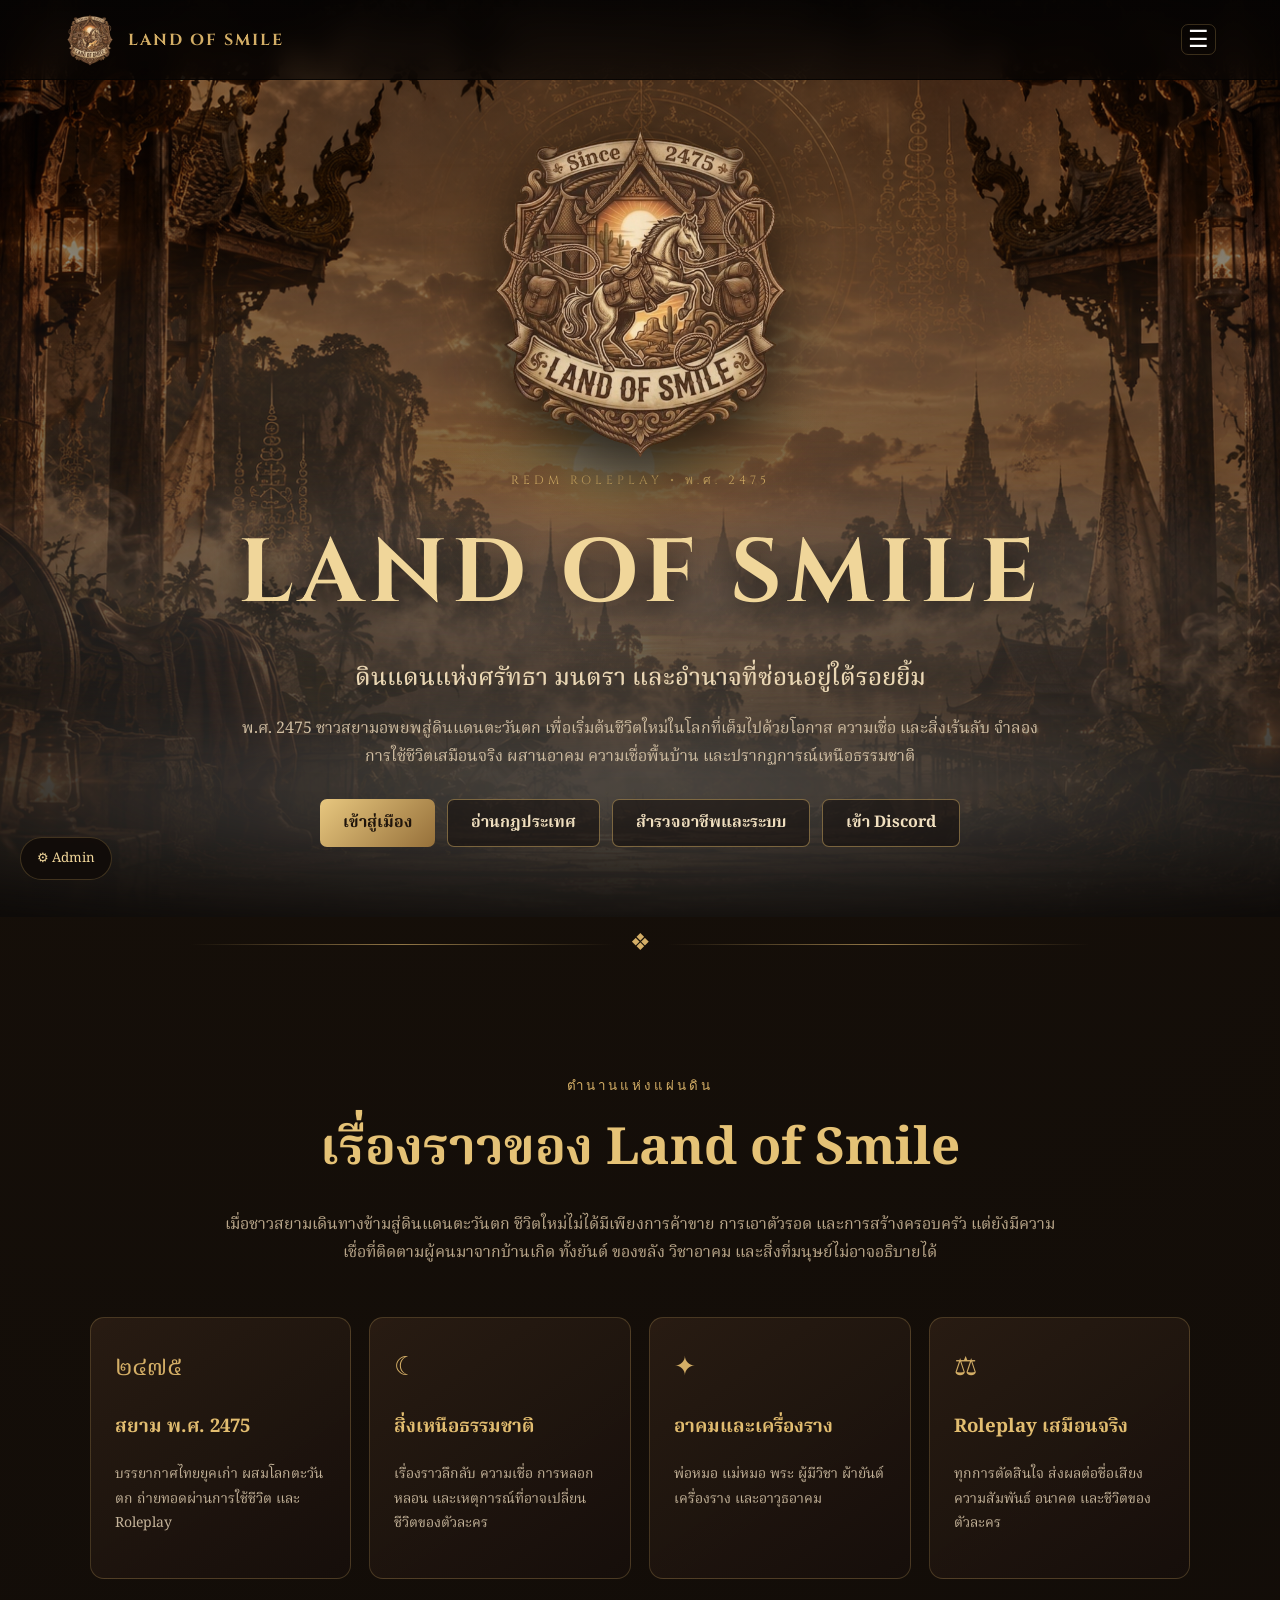
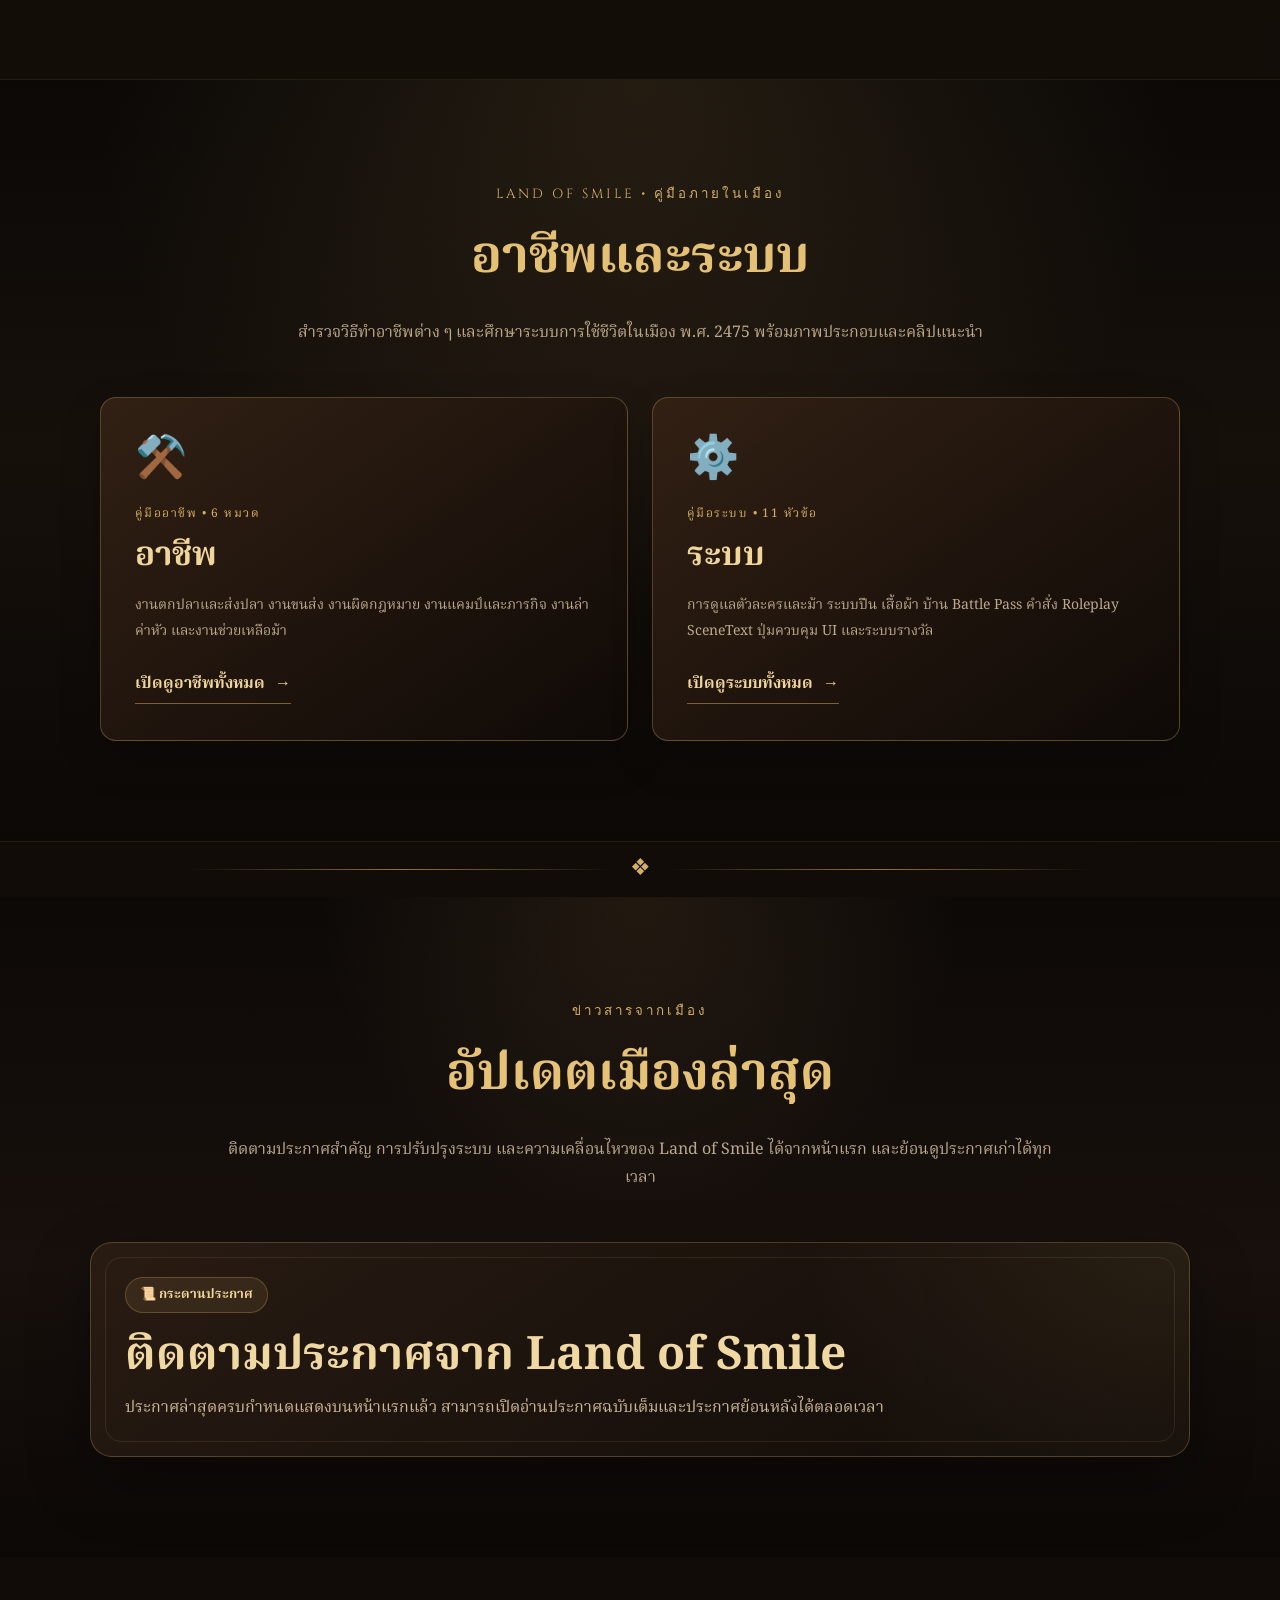
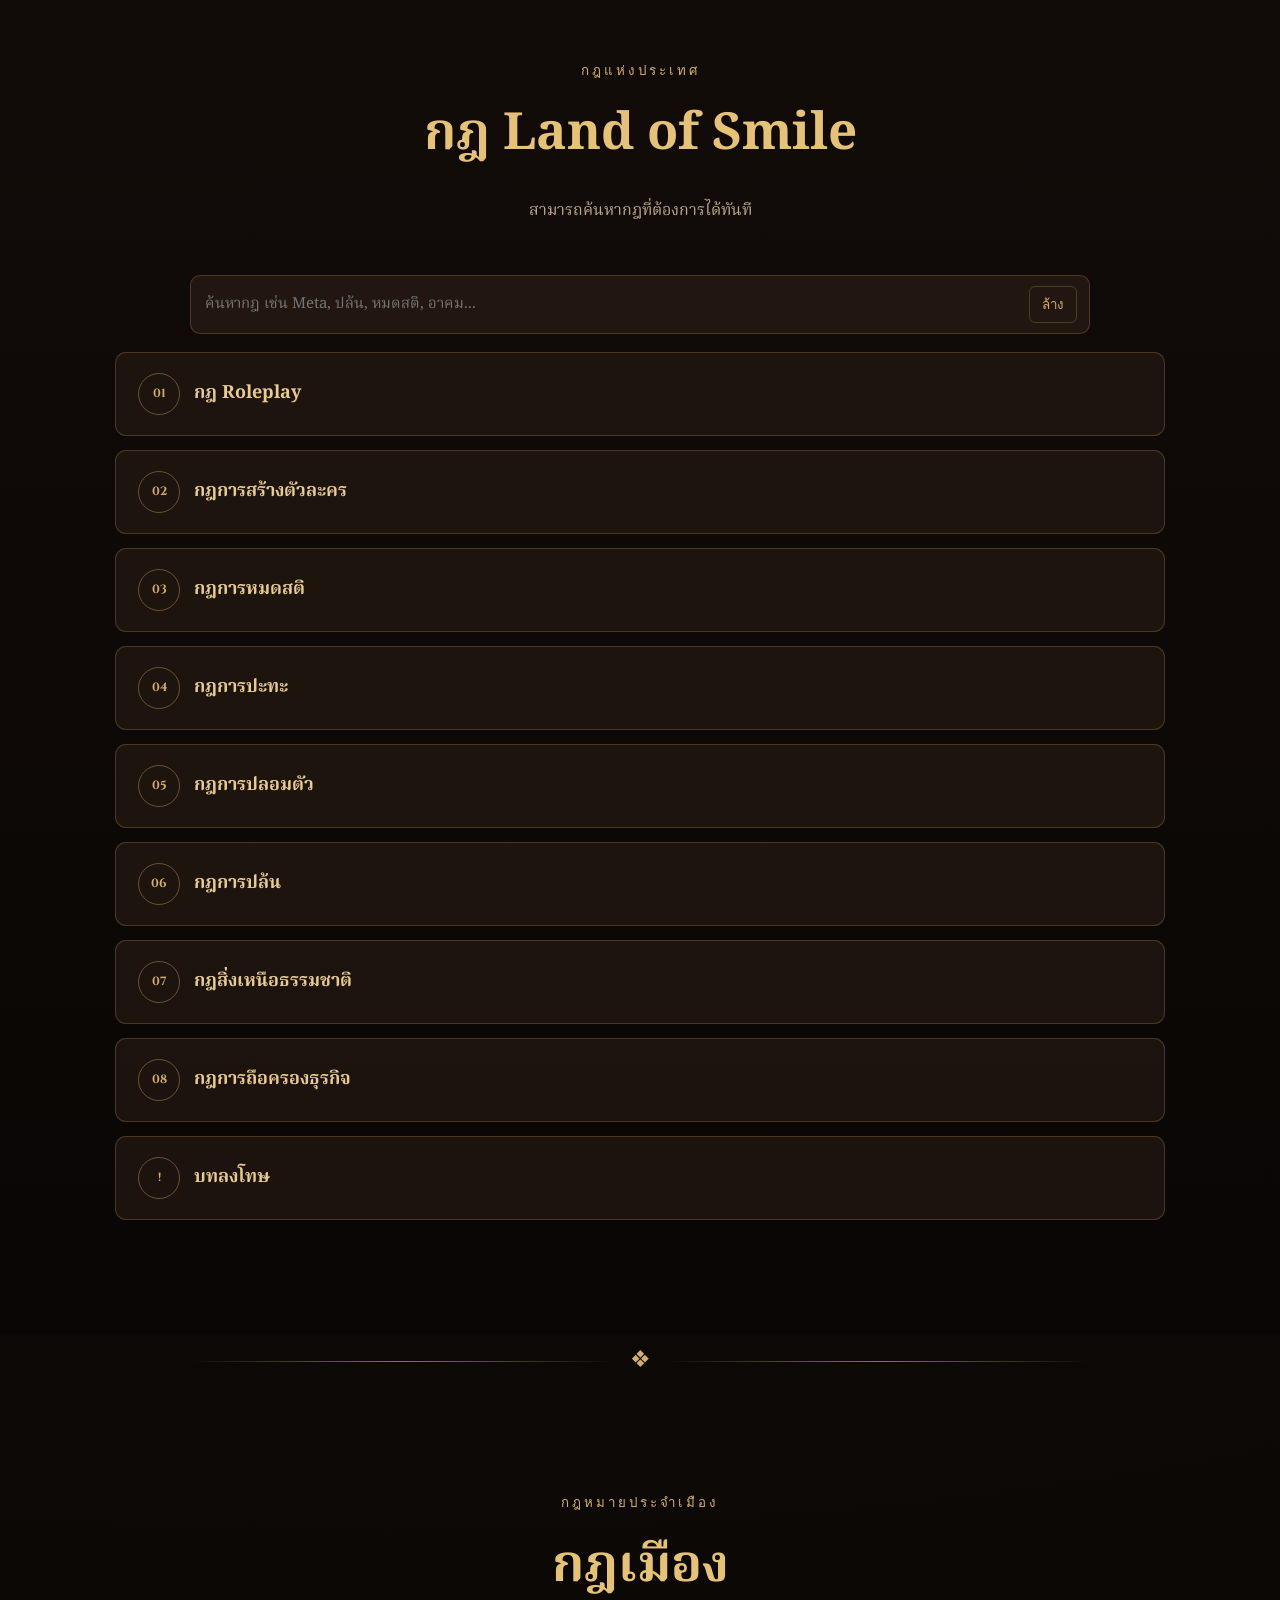
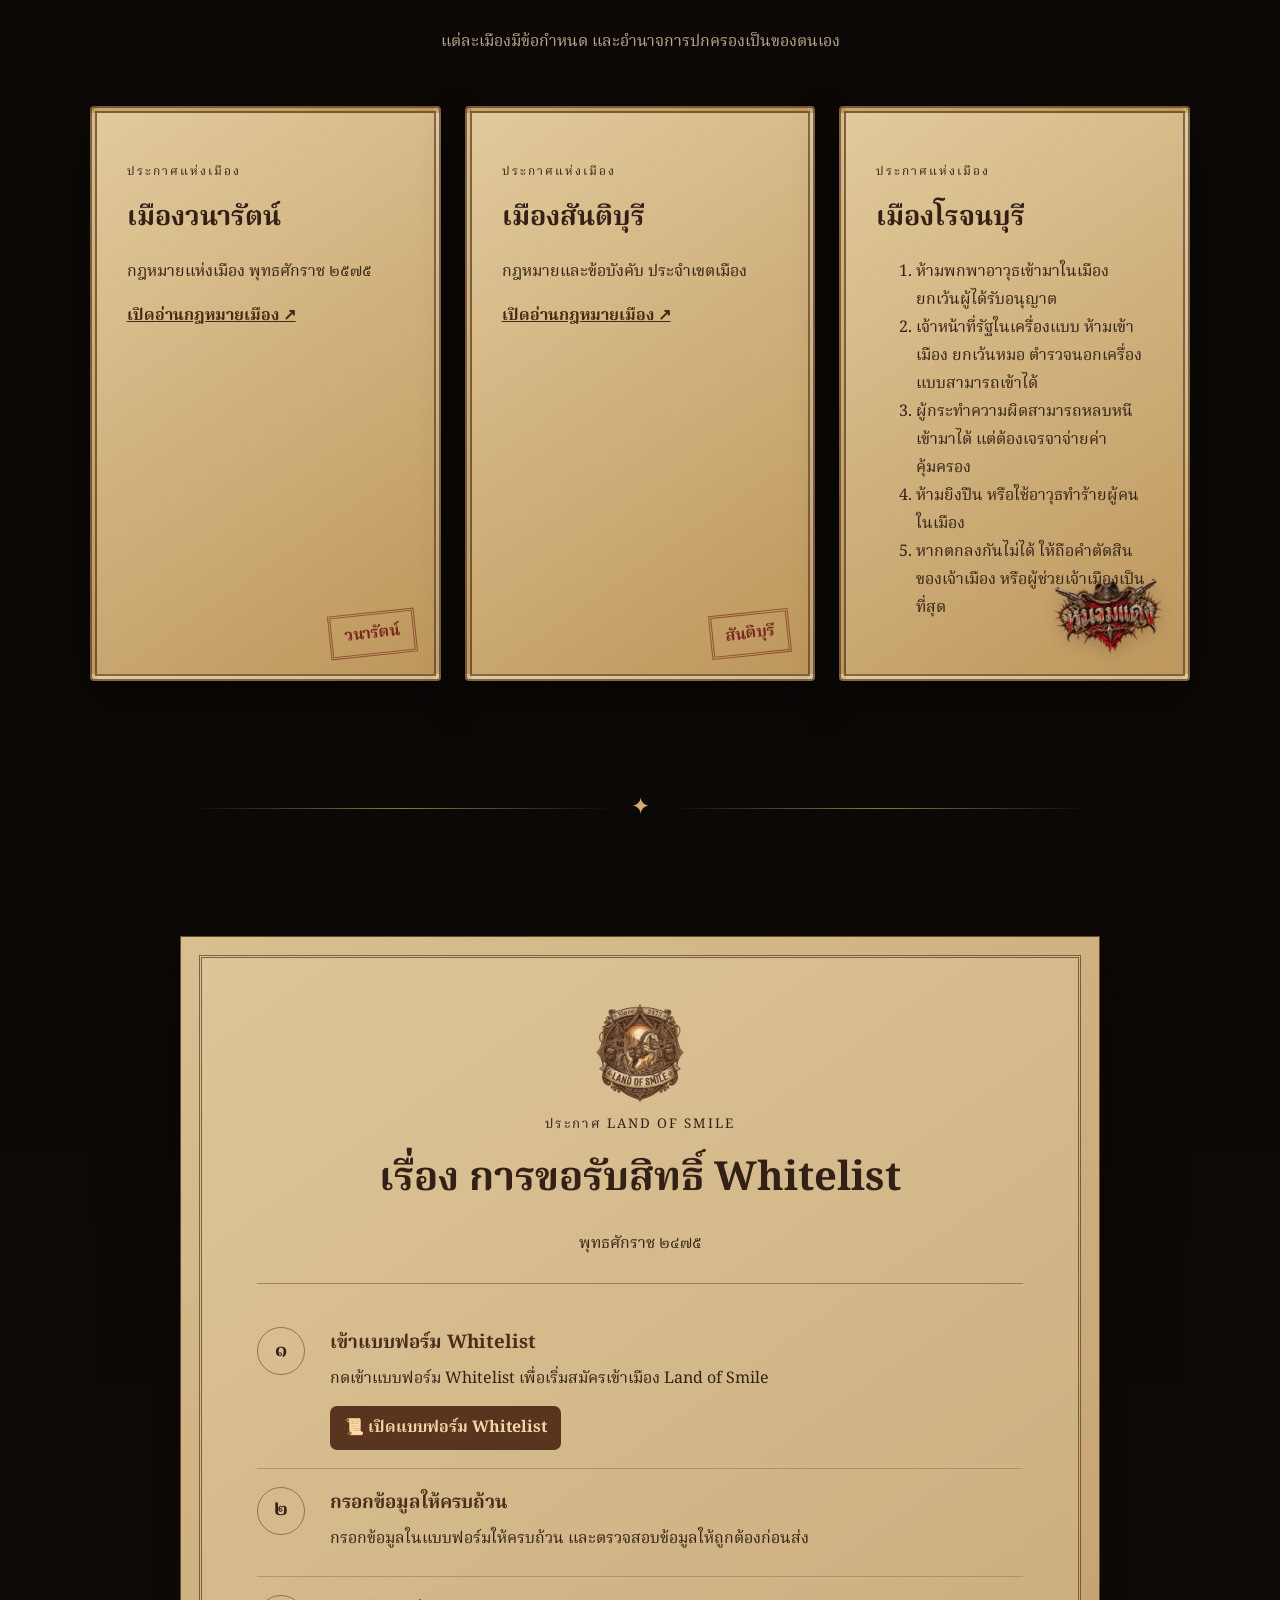
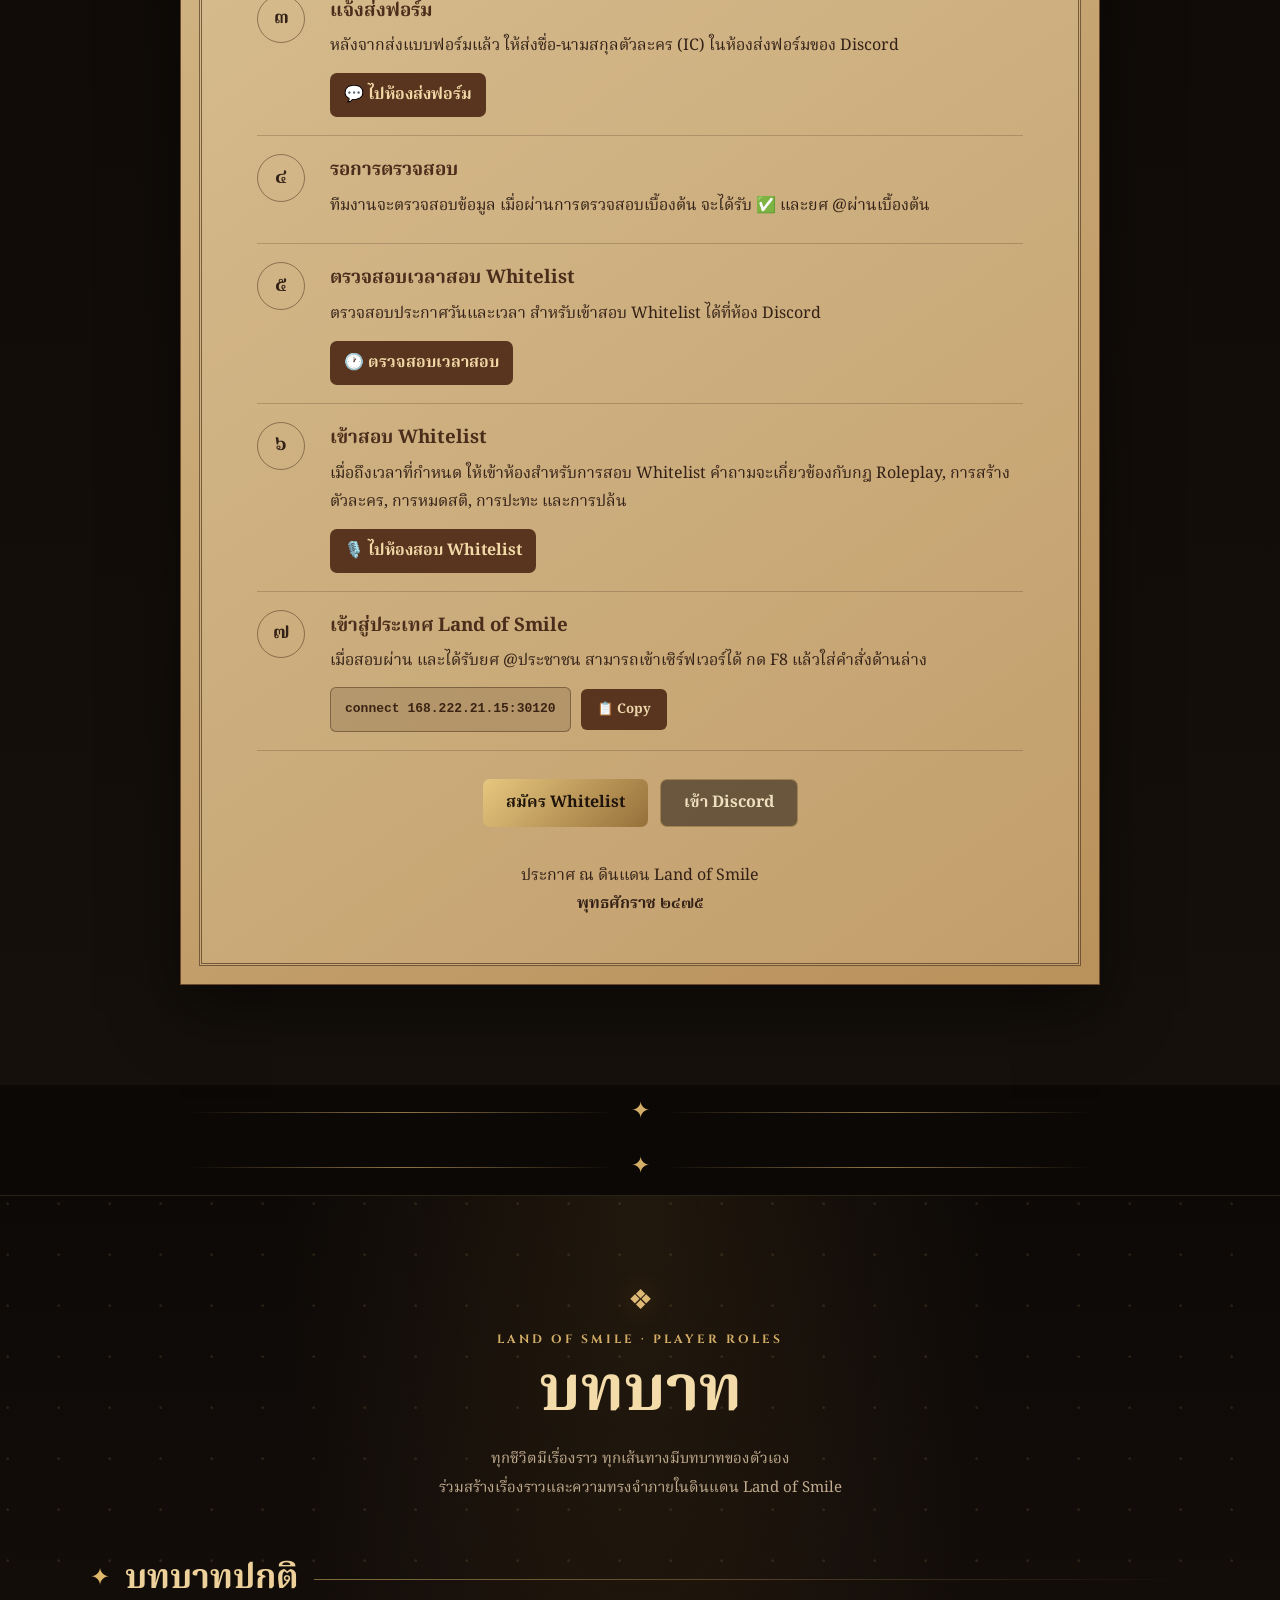
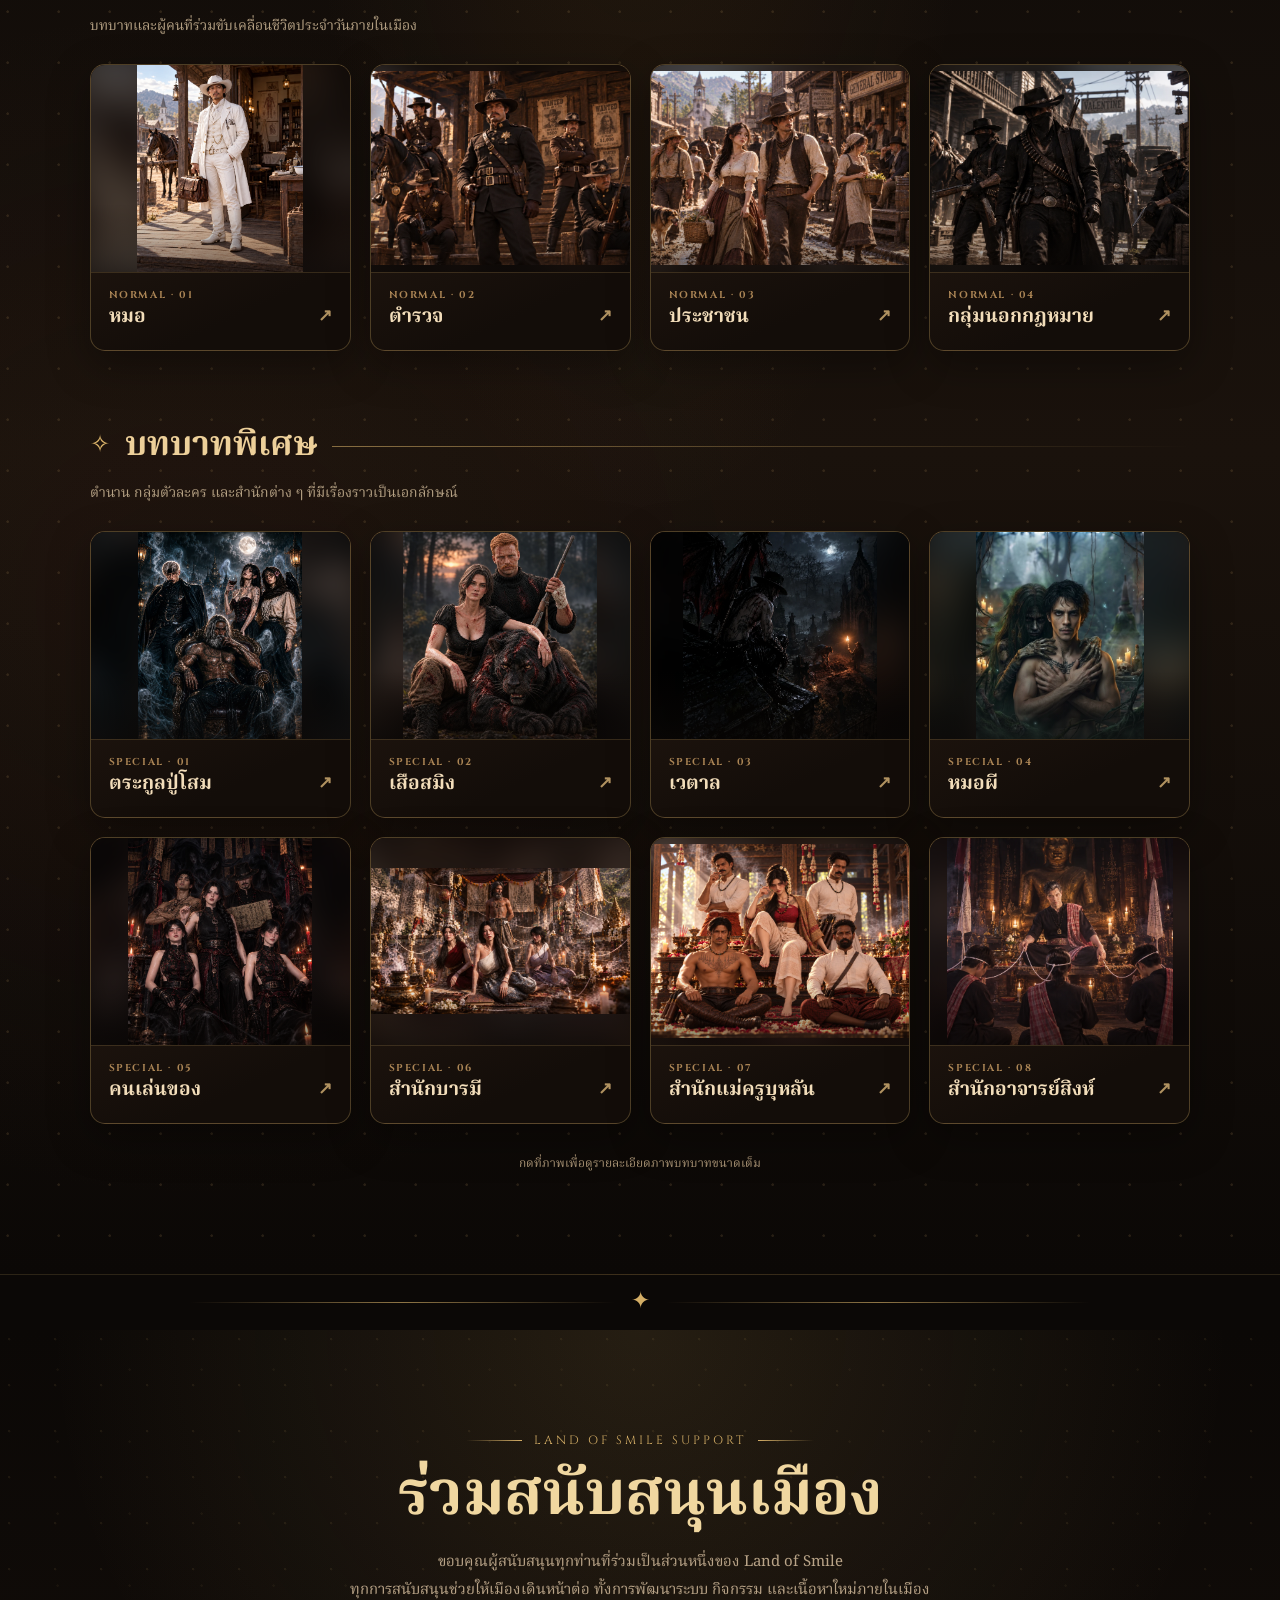
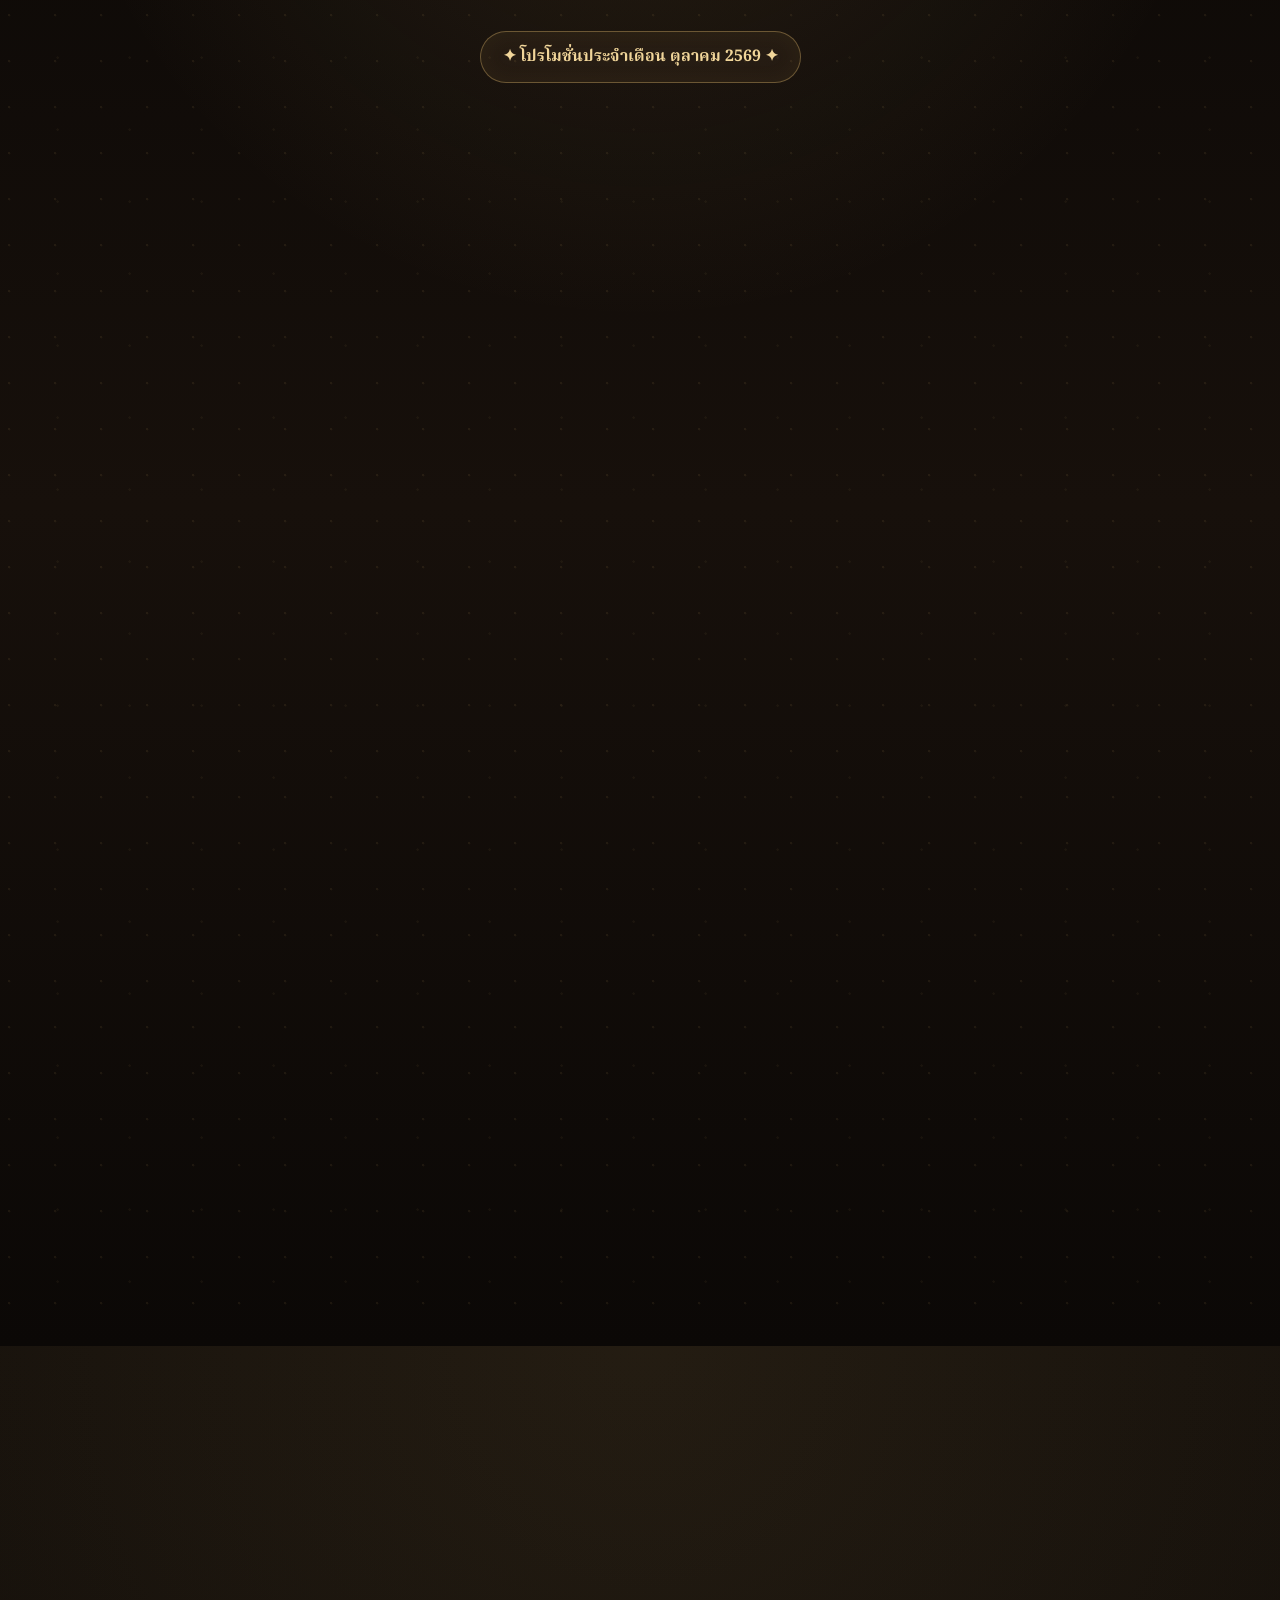
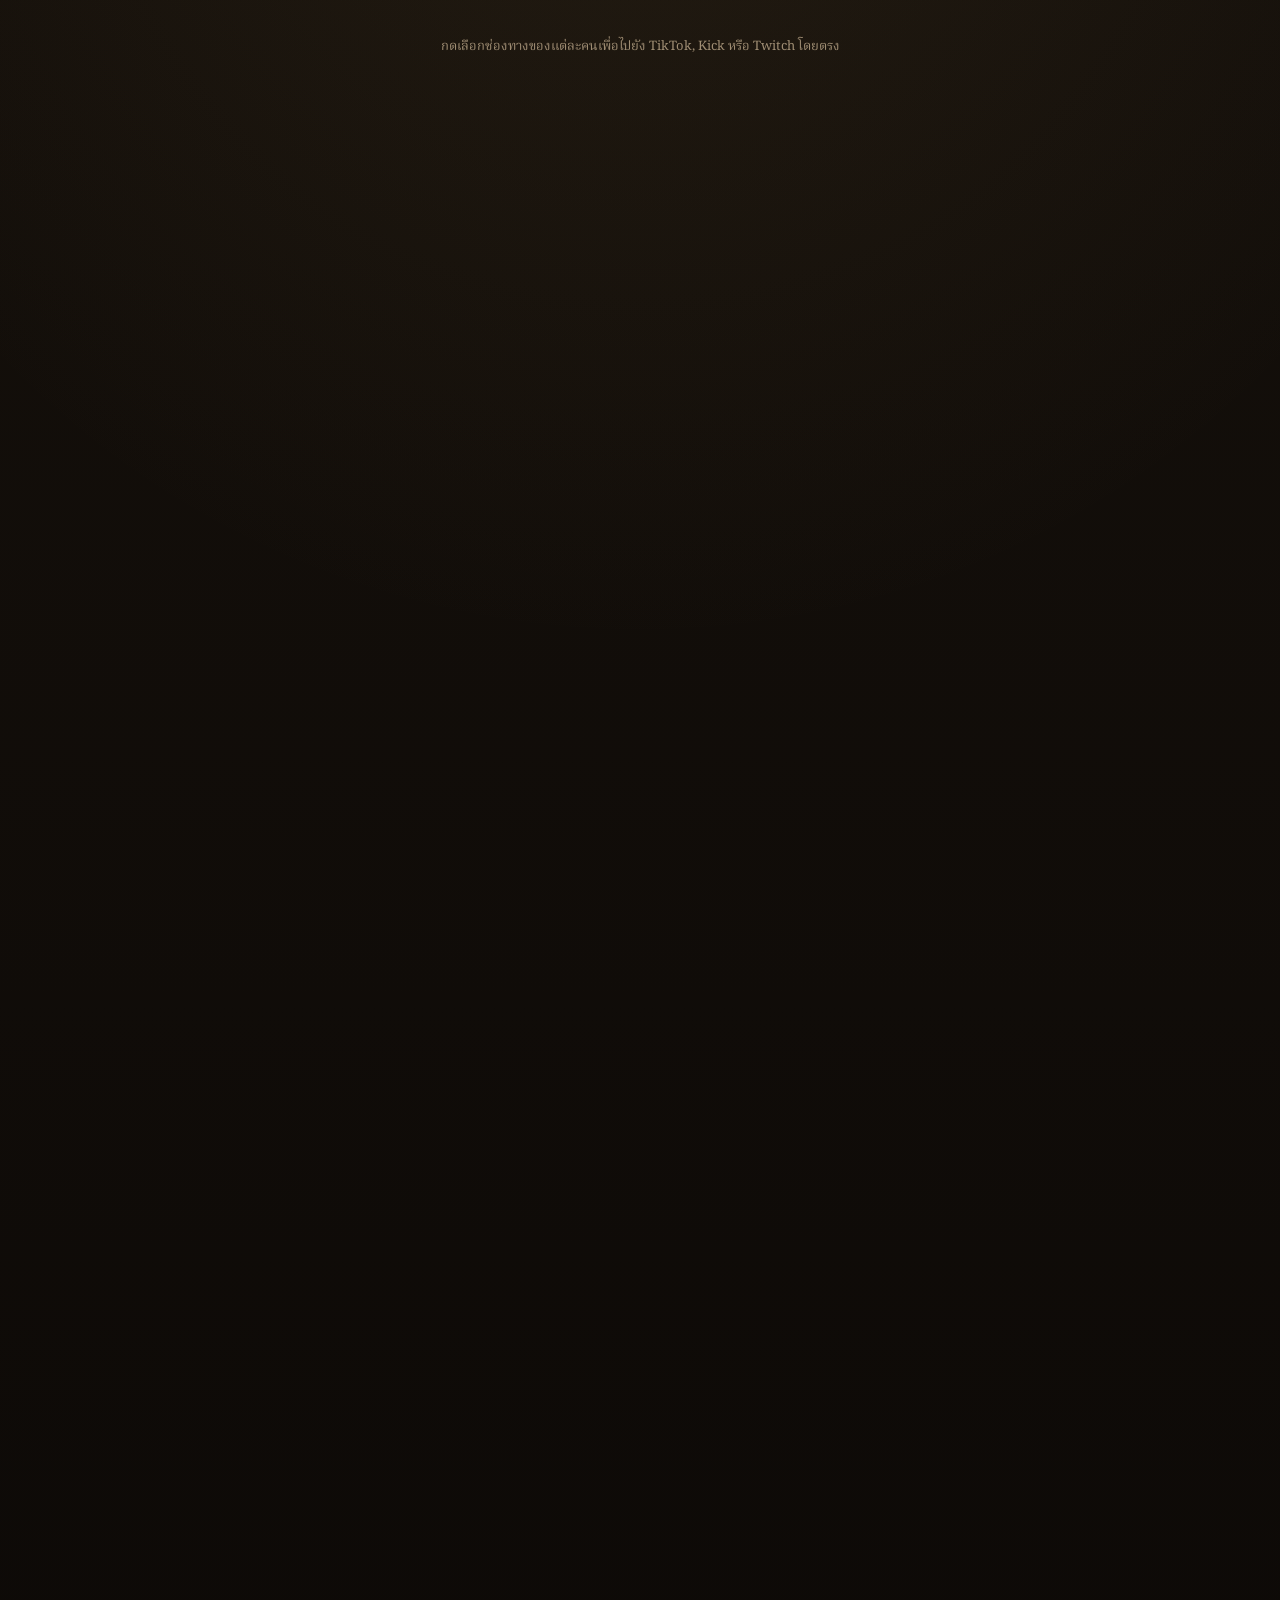
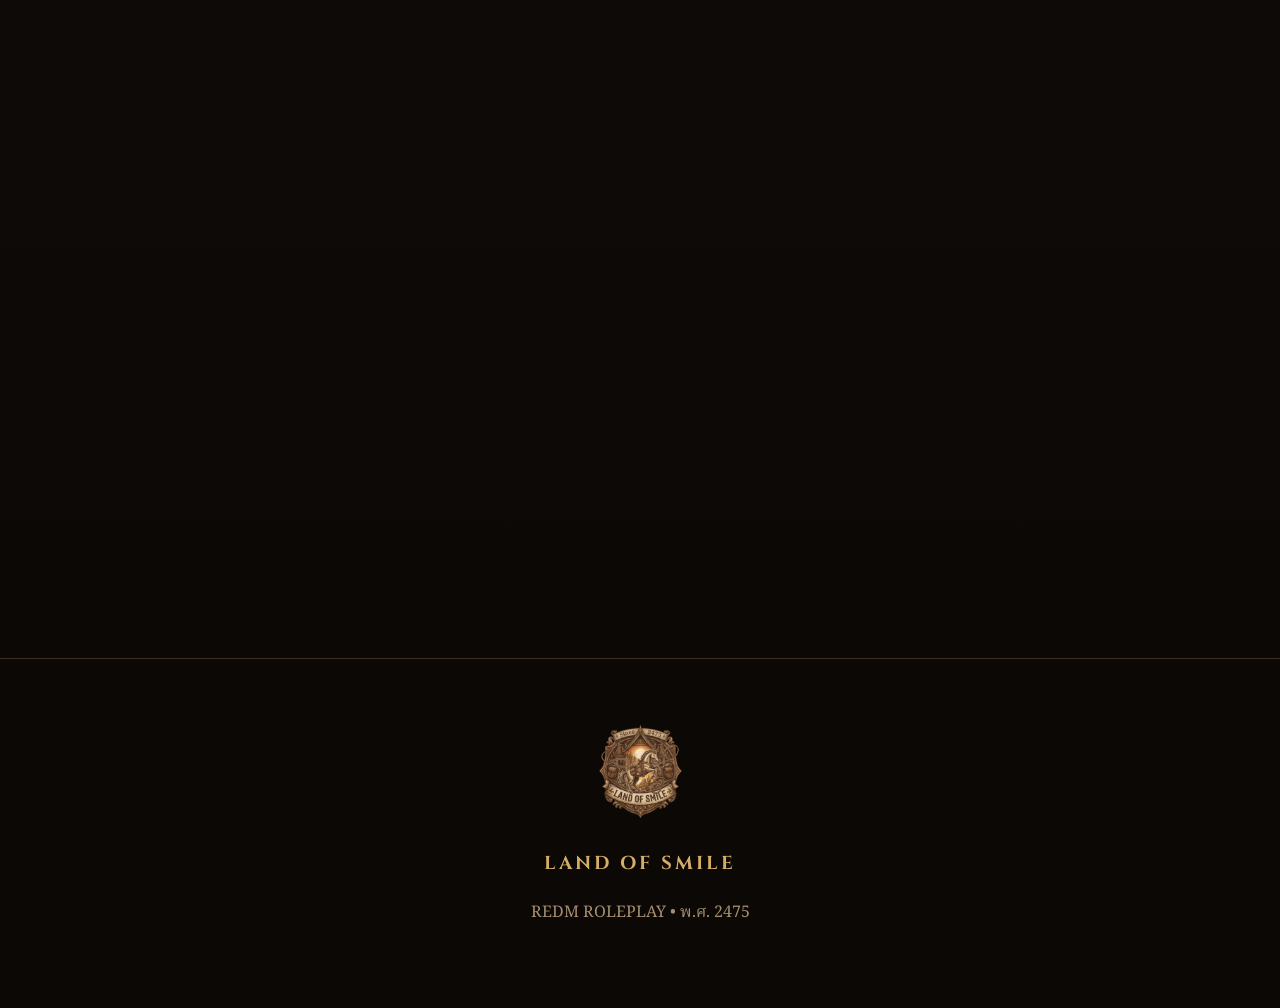
==== commit 255dd8c8: "Add files via upload" ====
--- a/index.html
+++ b/index.html
@@ -1,15 +1,14 @@
 <!DOCTYPE html>
+
 <html lang="th">
 <head>
-<meta charset="UTF-8">
-<meta name="viewport" content="width=device-width, initial-scale=1.0">
-<meta name="description" content="Land of Smile - RedM Roleplay พ.ศ. 2475">
+<meta charset="utf-8"/>
+<meta content="width=device-width, initial-scale=1.0" name="viewport"/>
+<meta content="Land of Smile - RedM Roleplay พ.ศ. 2475" name="description"/>
 <title>Land of Smile | RedM Roleplay</title>
-
-<link rel="preconnect" href="https://fonts.googleapis.com">
-<link rel="preconnect" href="https://fonts.gstatic.com" crossorigin>
-<link href="https://fonts.googleapis.com/css2?family=Cinzel:wght@600;700&family=Noto+Serif+Thai:wght@400;500;600;700&display=swap" rel="stylesheet">
-
+<link href="https://fonts.googleapis.com" rel="preconnect"/>
+<link crossorigin="" href="https://fonts.gstatic.com" rel="preconnect"/>
+<link href="https://fonts.googleapis.com/css2?family=Cinzel:wght@600;700&amp;family=Noto+Serif+Thai:wght@400;500;600;700&amp;display=swap" rel="stylesheet"/>
 <style>
 :root{
   --bg:#0b0806;
@@ -2553,233 +2552,138 @@
 @media(max-width:740px){.city-update-extra-grid{grid-template-columns:1fr}.city-update-card-grid{grid-template-columns:1fr}}
 </style>
 </head>
-
 <body>
-
-
 <!-- LOADER -->
-
 <div id="loader">
-
-  <div class="loader-symbol">
+<div class="loader-symbol">
     ✦
   </div>
-
-  <img
-    src="logo.png"
-    alt="Land of Smile"
-    class="loader-logo"
-  >
-
-  <h1>
+<img alt="Land of Smile" class="loader-logo" src="logo.png"/>
+<h1>
     LAND OF SMILE
   </h1>
-
-  <p>
+<p>
     พุทธศักราช ๒๔๗๕
   </p>
-
-  <div class="loader-line"></div>
-
-  <div class="loader-small">
+<div class="loader-line"></div>
+<div class="loader-small">
     กำลังเปิดประตูสู่ดินแดน...
   </div>
-
-</div>
-
+</div>
 <!-- CITY UPDATES | 2 ประกาศ รอบนี้ 7 วัน • รอบหน้าเริ่มต้น 3 วัน -->
-<div class="announcement-overlay" id="announcementOverlay" aria-hidden="true">
-  <div class="announcement-modal city-updates-modal" role="dialog" aria-labelledby="announcementTitle" aria-modal="true">
-    <button class="announcement-close" id="announcementClose" type="button" aria-label="ปิดประกาศ">×</button>
-    <div class="city-paper-header">
-      <span class="city-overline">LAND OF SMILE · พ.ศ. ๒๔๗๕</span>
-      <h2 id="announcementTitle">ประกาศอัปเดตเมือง</h2>
-      <div class="city-paper-rule">❖ ประกาศใหม่จากเมือง ❖</div>
-    </div>
-    <div class="city-announcement-tabs" role="tablist" aria-label="เลือกประกาศอัปเดตเมือง">
-<button id="cityTab3" class="city-update-tab" type="button" data-slide="3" role="tab" aria-selected="false">🪪 บัตรประชาชน</button>
-<button id="cityTab4" class="city-update-tab" type="button" data-slide="4" role="tab" aria-selected="false">🏕️ ภารกิจแคมป์</button>
-<button id="cityTab5" class="city-update-tab" type="button" data-slide="5" role="tab" aria-selected="false">🎁 กล่องปริศนา</button>
-<button id="cityTab6" class="city-update-tab" type="button" data-slide="6" role="tab" aria-selected="false">🔫 ระบบปืน</button>
-<button id="cityTab7" class="city-update-tab" type="button" data-slide="7" role="tab" aria-selected="false">👻 ผีผ้าห่ม</button>
-
-      <button id="cityTab2" class="city-update-tab active" type="button" data-slide="2" role="tab" aria-selected="true">⚰️ ขุดสุสาน</button>
-      <button id="cityTab1" class="city-update-tab" type="button" data-slide="1" role="tab" aria-selected="false">🐺 สกิลล่าสัตว์</button>
-    </div>
-    <div class="city-slide-area">
-      <article class="city-slide" data-city-slide="2" role="tabpanel" aria-labelledby="cityTab2">
-        <h3>⚰️ เพิ่มงานดำ “ขุดสุสาน”</h3>
-        <p class="city-slide-lead">เปิดงานขุดสุสานที่ <b>แคว้นมรณาลัย</b> พบกับบรรยากาศสุดลึกลับ และอันตรายจากสิ่งลี้ลับ</p>
-        <a class="city-slide-photo landscape" href="city-update-2.jpg" target="_blank" rel="noopener noreferrer" aria-label="เปิดรูปสุสานเต็มขนาด"><img src="city-update-2.jpg" alt="ภาพโลงศพไม้ในทุ่งหญ้ายามค่ำคืน แสงจันทร์และหมอกปกคลุม" loading="eager"><span>🔎 ดูภาพขนาดเต็ม</span></a>
-        <div class="city-slide-details"><span>📍 สถานที่: แคว้นมรณาลัย</span><span>🔗 คู่มือ: อาชีพ → งานผิดกฎหมาย → ขุดสุสาน</span></div>
-        <a class="btn btn-gold city-slide-primary" href="land-of-smile-guide.html#jobs/illegal">อ่านวิธีขุดสุสาน</a>
-      </article>
-      <article class="city-slide" data-city-slide="1" role="tabpanel" aria-labelledby="cityTab1" hidden>
-        <h3>🐺 เพิ่มกล่องสุ่มสกิลล่าสัตว์อัตโนมัติ</h3>
-        <p class="city-slide-lead">เพิ่มกล่องสุ่มตั๋วสกิลล่าสัตว์อัตโนมัติ ใช้ได้เฉพาะสัตว์เลี้ยง <b>หมาป่า</b> และ <b>เสือแพนเตอร์</b></p>
-        <a class="city-slide-photo portrait" href="city-update-1.jpg" target="_blank" rel="noopener noreferrer" aria-label="เปิดโปสเตอร์กล่องสุ่มเต็มขนาด"><img src="city-update-1.jpg" alt="โปสเตอร์อัปเดตกล่องสุ่มสกิลล่าสัตว์อัตโนมัติ พร้อมภาพหมาป่าและเสือแพนเตอร์" loading="lazy"><span>🔎 ดูโปสเตอร์ขนาดเต็ม</span></a>
-        <div class="city-slide-details"><span>🎟️ กดใช้ตั๋วสกิลจากกล่องสุ่ม</span><span>🐾 เลือกสัตว์เลี้ยงที่ต้องการติดตั้งสกิล</span></div>
-        <a class="btn btn-gold city-slide-primary" href="city-updates.html#post-1">อ่านประกาศฉบับเต็ม</a>
-      </article>
-<article class="city-slide" data-city-slide="3" role="tabpanel" aria-labelledby="cityTab3" hidden><h3>ระบบแสดงภาพบัตรประชาชน</h3><p class="city-slide-lead">เพิ่มการแสดงรูปบนบัตรประชาชน โดยกดปุ่ม G เพื่อแสดงรูปภาพ และใช้รูปตัวละคร OC ของตนเองเท่านั้น ห้ามใช้ภาพบุคคลอื่น ภาพไม่เหมาะสม หรือภาพ 18+</p><a class="city-slide-photo landscape" href="los-id-card.webp" target="_blank" rel="noopener noreferrer"><img src="los-id-card.webp" alt="ระบบแสดงภาพบัตรประชาชน" loading="lazy"><span>🔎 ดูภาพขนาดเต็ม</span></a></article>
-<article class="city-slide" data-city-slide="4" role="tabpanel" aria-labelledby="cityTab4" hidden><h3>ภารกิจแคมป์แบบ Private Session</h3><p class="city-slide-lead">ย้ายภารกิจแคมป์เข้าสู่ระบบ Private Session</p><a class="city-slide-photo landscape" href="los-camp.png" target="_blank" rel="noopener noreferrer"><img src="los-camp.png" alt="ภารกิจแคมป์แบบ Private Session" loading="lazy"><span>🔎 ดูภาพขนาดเต็ม</span></a></article>
-<article class="city-slide" data-city-slide="5" role="tabpanel" aria-labelledby="cityTab5" hidden><h3>แจ้งเตือน Event กล่องปริศนา</h3><p class="city-slide-lead">ระบบแจ้งเตือนสถานที่จัด Event กล่องปริศนา ล่วงหน้า 5 นาทีก่อนเริ่มกิจกรรม</p><a class="city-slide-photo landscape" href="los-mystery-box.png" target="_blank" rel="noopener noreferrer"><img src="los-mystery-box.png" alt="แจ้งเตือน Event กล่องปริศนา" loading="lazy"><span>🔎 ดูภาพขนาดเต็ม</span></a></article>
-<article class="city-slide" data-city-slide="6" role="tabpanel" aria-labelledby="cityTab6" hidden><h3>ปรับปรุงระบบ Gunsmith และสถานะอาวุธ</h3><p class="city-slide-lead">แก้ไขบั๊กกระสุน ปรับหน้าตาร้านขายปืนและโต๊ะแต่งปืน ใช้เมาส์ชี้เพื่อตรวจสอบสถานะ กด Tab ดู Condition และซ่อมด้วยพิมพ์เขียวหรือผ้าเช็ดปืน</p><a class="city-slide-photo landscape" href="los-gunsmith-shop.webp" target="_blank" rel="noopener noreferrer"><img src="los-gunsmith-shop.webp" alt="ปรับปรุงระบบ Gunsmith และสถานะอาวุธ" loading="lazy"><span>🔎 ดูภาพขนาดเต็ม</span></a><div class="city-update-extra-grid"><a class="city-slide-photo landscape" href="los-weapon-stats.webp" target="_blank" rel="noopener noreferrer"><img src="los-weapon-stats.webp" alt="หน้าจอสถานะปืน" loading="lazy"><span>🔎 ดูภาพขนาดเต็ม</span></a><a class="city-slide-photo landscape" href="los-gunsmith-repair.webp" target="_blank" rel="noopener noreferrer"><img src="los-gunsmith-repair.webp" alt="หน้าจอซ่อมและทำความสะอาดปืน" loading="lazy"><span>🔎 ดูภาพขนาดเต็ม</span></a></div></article>
-<article class="city-slide" data-city-slide="7" role="tabpanel" aria-labelledby="cityTab7" hidden><h3>เพิ่มชุดผีผ้าห่มในหมวดเสื้อโค้ท</h3><p class="city-slide-lead">เพิ่มชุดผีผ้าห่ม สามารถเลือกสวมใส่ได้ในหมวดเสื้อโค้ทผ่าน NPC</p><a class="city-slide-photo landscape" href="los-ghost-outfit.png" target="_blank" rel="noopener noreferrer"><img src="los-ghost-outfit.png" alt="เพิ่มชุดผีผ้าห่มในหมวดเสื้อโค้ท" loading="lazy"><span>🔎 ดูภาพขนาดเต็ม</span></a></article>
-    </div>
-    <div class="city-announcement-bottom">
-      <div class="city-slide-nav"><button id="cityPrevious" type="button">← ประกาศก่อนหน้า</button><strong id="citySlideCount" aria-live="polite">1 / 7</strong><button id="cityNext" type="button">ประกาศถัดไป →</button></div>
-      <div class="city-notice-small">ประกาศชุดใหม่แสดง 3 วัน • ประกาศเดิมยังคงอยู่</div>
-      <div class="city-bottom-buttons"><a class="btn btn-outline" href="city-updates.html">ดูประกาศทั้งหมด</a><button type="button" class="btn announcement-muted-btn" id="announcementHideToday">วันนี้ไม่ต้องแสดงอีก</button></div>
-    </div>
-  </div>
-</div>
-
+<div aria-hidden="true" class="announcement-overlay" id="announcementOverlay">
+<div aria-labelledby="announcementTitle" aria-modal="true" class="announcement-modal city-updates-modal" role="dialog">
+<button aria-label="ปิดประกาศ" class="announcement-close" id="announcementClose" type="button">×</button>
+<div class="city-paper-header">
+<span class="city-overline">LAND OF SMILE · พ.ศ. ๒๔๗๕</span>
+<h2 id="announcementTitle">ประกาศอัปเดตเมือง</h2>
+<div class="city-paper-rule">❖ ประกาศใหม่จากเมือง ❖</div>
+</div>
+<div aria-label="เลือกประกาศอัปเดตเมือง" class="city-announcement-tabs" role="tablist">
+<button aria-selected="true" class="city-update-tab active" data-slide="8" id="cityTab8" role="tab" type="button">🍲 คราฟสินค้าและตลาดกลาง</button>
+<button aria-selected="false" class="city-update-tab" data-slide="9" id="cityTab9" role="tab" type="button">🏪 ร้านค้าและกฎงานขุดน้ำมัน</button>
+<button aria-selected="false" class="city-update-tab" data-slide="10" id="cityTab10" role="tab" type="button">🛡️ ปรับปรุงระบบป้องกันตกแมพ</button>
+
+
+
+
+
+
+
+</div>
+<div class="city-slide-area">
+
+
+
+
+
+
+
+<article aria-labelledby="cityTab8" class="city-slide" data-city-slide="8" role="tabpanel"><h3>🍲 คราฟสินค้าและตลาดกลาง</h3><p class="city-slide-lead">ยกเลิกระบบธุรกิจเดิม เปิดให้ประชาชนทุกคนคราฟอาหารและสินค้าอุปโภคบริโภคด้วยตนเองที่จุดคราฟในเมืองวนารัตน์ เพื่อส่งเสริมการแข่งขันของธุรกิจรายย่อย พร้อมเพิ่ม NPC ตลาดกลางให้ทุกคนนำสินค้ามาวางขายได้ตามต้องการ</p><a class="city-slide-photo landscape" href="[data-uri]" rel="noopener noreferrer" target="_blank"><img alt="แผนที่จุดคราฟสินค้าในเมืองวนารัตน์ ฉบับต้นฉบับ" loading="lazy" src="[data-uri]"/><span>🔎 ดูแผนที่ต้นฉบับเต็มขนาด</span></a></article>
+<article aria-labelledby="cityTab9" class="city-slide" data-city-slide="9" hidden="" role="tabpanel"><h3>🏪 ร้านค้าและกฎงานขุดน้ำมัน</h3><p class="city-slide-lead">ร้านขายของชำเปิดตลอด 24 ชั่วโมง ปิดระบบผลักและ Emote Kill ทั้งกับผู้เล่นและ NPC เพิ่มกฎงานผิดกฎหมายขุดน้ำมัน: หนึ่งกลุ่มเข้าร่วมได้ไม่เกิน 5 คน ห้ามแบ่งสมาชิกกลุ่มเดียวกันออกเป็น 2 กลุ่ม และโรลพิเศษห้ามใช้พลังใด ๆ</p></article>
+<article aria-labelledby="cityTab10" class="city-slide" data-city-slide="10" hidden="" role="tabpanel"><h3>🛡️ ปรับปรุงระบบป้องกันตกแมพ</h3><p class="city-slide-lead">ทดสอบระบบป้องกันตกแมพระหว่างโหลดตัวละครเข้าเมือง และระบบป้องกันการตกแมพขณะขับขี่ยานพาหนะหรือม้าเหล็กประเภทต่าง ๆ ทั้งสองระบบอยู่ระหว่างทดสอบ</p></article>
+</div>
+<div class="city-announcement-bottom">
+<div class="city-slide-nav"><button id="cityPrevious" type="button">← ประกาศก่อนหน้า</button><strong aria-live="polite" id="citySlideCount">1 / 7</strong><button id="cityNext" type="button">ประกาศถัดไป →</button></div>
+<div class="city-notice-small">ประกาศชุดใหม่แสดง 3 วัน • ประกาศเดิมยังคงอยู่</div>
+<div class="city-bottom-buttons"><button class="btn announcement-muted-btn" id="announcementHideToday" type="button">วันนี้ไม่ต้องแสดงอีก</button></div>
+</div>
+</div>
+</div>
 <!-- HEADER -->
-
 <header id="header">
-
-  <a
-    class="brand"
-    href="#home"
-  >
-
-    <img
-      src="logo.png"
-      alt="Land of Smile"
-    >
-
-    <span>
+<a class="brand" href="#home">
+<img alt="Land of Smile" src="logo.png"/>
+<span>
       LAND OF SMILE
     </span>
-
-  </a>
-
-
-  <button
-    class="menu"
-    id="menu"
-    aria-label="เปิดเมนูนำทาง"
-    aria-expanded="false"
-    aria-controls="nav"
-  >
+</a>
+<button aria-controls="nav" aria-expanded="false" aria-label="เปิดเมนูนำทาง" class="menu" id="menu">
     ☰
   </button>
-
-
-  <nav id="nav">
-
-    <a href="#home">
+<nav id="nav">
+<a href="#home">
       หน้าแรก
     </a>
-
-    <a href="#story">
+<a href="#story">
       เรื่องราว
     </a>
-
-    <a href="#updates">
+<a href="#updates">
       อัปเดตเมือง
     </a>
-
-    <a href="land-of-smile-guide.html#jobs" aria-label="คู่มืออาชีพ">
+<a aria-label="คู่มืออาชีพ" href="land-of-smile-guide.html#jobs">
       อาชีพ
     </a>
-
-    <a href="land-of-smile-guide.html#systems" aria-label="คู่มือระบบ">
+<a aria-label="คู่มือระบบ" href="land-of-smile-guide.html#systems">
       ระบบ
     </a>
-
-    <a href="#rules">
+<a href="#rules">
       กฎประเทศ
     </a>
-
-    <a href="#city">
+<a href="#city">
       กฎเมือง
     </a>
-
-    <a href="#whitelist">
+<a href="#whitelist">
       Whitelist
     </a>
-
-    <a href="#roles">
+<a href="#roles">
       บทบาท
     </a>
-
-    <a href="#support">
+<a href="#support">
       สนับสนุนเมือง
     </a>
-
-    <a href="#streamers">
+<a href="#streamers">
       Streamer
     </a>
-
-    <a
-      class="discord-nav"
-      href="https://discord.gg/8nySZ5vfRv"
-      target="_blank"
-    >
+<a class="discord-nav" href="https://discord.gg/8nySZ5vfRv" target="_blank">
       Discord
     </a>
-
-    <button
-      id="adminNavBtn"
-      type="button"
-    >
+<button id="adminNavBtn" type="button">
       Admin
     </button>
-
-  </nav>
-
+</nav>
 </header>
-
-
 <!-- HERO -->
-
-<section
-  class="hero"
-  id="home"
->
-
-  <div class="hero-dark"></div>
-
-
-  <div class="fog-layer">
-
-    <div class="fog fog1"></div>
-
-    <div class="fog fog2"></div>
-
-    <div class="fog fog3"></div>
-
-    <div class="fog fog4"></div>
-
-  </div>
-
-
-  <div class="hero-content">
-
-    <img
-      src="logo.png"
-      class="hero-logo"
-      alt="Land of Smile"
-    >
-
-    <div class="eyebrow">
+<section class="hero" id="home">
+<div class="hero-dark"></div>
+<div class="fog-layer">
+<div class="fog fog1"></div>
+<div class="fog fog2"></div>
+<div class="fog fog3"></div>
+<div class="fog fog4"></div>
+</div>
+<div class="hero-content">
+<img alt="Land of Smile" class="hero-logo" src="logo.png"/>
+<div class="eyebrow">
       REDM ROLEPLAY • พ.ศ. 2475
     </div>
-
-    <h1 data-editable>
+<h1 data-editable="">
       LAND OF SMILE
     </h1>
-
-    <h2 data-editable>
+<h2 data-editable="">
       ดินแดนแห่งศรัทธา มนตรา และอำนาจที่ซ่อนอยู่ใต้รอยยิ้ม
     </h2>
-
-    <p
-      class="hero-desc"
-      data-editable
-    >
+<p class="hero-desc" data-editable="">
       พ.ศ. 2475 ชาวสยามอพยพสู่ดินแดนตะวันตก
       เพื่อเริ่มต้นชีวิตใหม่ในโลกที่เต็มไปด้วยโอกาส
       ความเชื่อ และสิ่งเร้นลับ
@@ -2787,69 +2691,35 @@
       ผสานอาคม ความเชื่อพื้นบ้าน
       และปรากฏการณ์เหนือธรรมชาติ
     </p>
-
-
-    <div class="actions">
-
-      <a
-        class="btn btn-gold"
-        href="#whitelist"
-      >
+<div class="actions">
+<a class="btn btn-gold" href="#whitelist">
         เข้าสู่เมือง
       </a>
-
-      <a
-        class="btn btn-outline"
-        href="#rules"
-      >
+<a class="btn btn-outline" href="#rules">
         อ่านกฎประเทศ
       </a>
-
-      <a
-        class="btn btn-outline"
-        href="#guide"
-      >
+<a class="btn btn-outline" href="#guide">
         สำรวจอาชีพและระบบ
       </a>
-
-      <a
-        class="btn btn-outline"
-        href="https://discord.gg/8nySZ5vfRv"
-        target="_blank"
-      >
+<a class="btn btn-outline" href="https://discord.gg/8nySZ5vfRv" target="_blank">
         เข้า Discord
       </a>
-
-    </div>
-
-  </div>
-
+</div>
+</div>
 </section>
-
-
 <div class="thai-divider">
-  <span>❖</span>
-</div>
-
-
+<span>❖</span>
+</div>
 <!-- STORY -->
-
-<section
-  class="section"
-  id="story"
->
-
-  <div class="section-title reveal">
-
-    <small>
+<section class="section" id="story">
+<div class="section-title reveal">
+<small>
       ตำนานแห่งแผ่นดิน
     </small>
-
-    <h2 data-editable>
+<h2 data-editable="">
       เรื่องราวของ Land of Smile
     </h2>
-
-    <p data-editable>
+<p data-editable="">
       เมื่อชาวสยามเดินทางข้ามสู่ดินแดนตะวันตก
       ชีวิตใหม่ไม่ได้มีเพียงการค้าขาย
       การเอาตัวรอด
@@ -2858,63 +2728,44 @@
       ทั้งยันต์ ของขลัง วิชาอาคม
       และสิ่งที่มนุษย์ไม่อาจอธิบายได้
     </p>
-
-  </div>
-
-
-  <div class="feature-grid">
-
-    <article class="feature reveal">
-
-      <div class="icon">
+</div>
+<div class="feature-grid">
+<article class="feature reveal">
+<div class="icon">
         ๒๔๗๕
       </div>
-
-      <h3 data-editable>
+<h3 data-editable="">
         สยาม พ.ศ. 2475
       </h3>
-
-      <p data-editable>
+<p data-editable="">
         บรรยากาศไทยยุคเก่า
         ผสมโลกตะวันตก
         ถ่ายทอดผ่านการใช้ชีวิต
         และ Roleplay
       </p>
-
-    </article>
-
-
-    <article class="feature reveal">
-
-      <div class="icon">
+</article>
+<article class="feature reveal">
+<div class="icon">
         ☾
       </div>
-
-      <h3 data-editable>
+<h3 data-editable="">
         สิ่งเหนือธรรมชาติ
       </h3>
-
-      <p data-editable>
+<p data-editable="">
         เรื่องราวลึกลับ
         ความเชื่อ
         การหลอกหลอน
         และเหตุการณ์ที่อาจเปลี่ยนชีวิตของตัวละคร
       </p>
-
-    </article>
-
-
-    <article class="feature reveal">
-
-      <div class="icon">
+</article>
+<article class="feature reveal">
+<div class="icon">
         ✦
       </div>
-
-      <h3 data-editable>
+<h3 data-editable="">
         อาคมและเครื่องราง
       </h3>
-
-      <p data-editable>
+<p data-editable="">
         พ่อหมอ
         แม่หมอ
         พระ
@@ -2923,177 +2774,116 @@
         เครื่องราง
         และอาวุธอาคม
       </p>
-
-    </article>
-
-
-    <article class="feature reveal">
-
-      <div class="icon">
+</article>
+<article class="feature reveal">
+<div class="icon">
         ⚖
       </div>
-
-      <h3 data-editable>
+<h3 data-editable="">
         Roleplay เสมือนจริง
       </h3>
-
-      <p data-editable>
+<p data-editable="">
         ทุกการตัดสินใจ
         ส่งผลต่อชื่อเสียง
         ความสัมพันธ์
         อนาคต
         และชีวิตของตัวละคร
       </p>
-
-    </article>
-
-  </div>
-
+</article>
+</div>
 </section>
-
-
-
 <!-- GUIDE: TWO MENUS, SAME LAND OF SMILE WEBSITE -->
 <section class="section guide-section" id="guide">
-  <div class="section-title reveal">
-    <small>LAND OF SMILE • คู่มือภายในเมือง</small>
-    <h2>อาชีพและระบบ</h2>
-    <p>สำรวจวิธีทำอาชีพต่าง ๆ และศึกษาระบบการใช้ชีวิตในเมือง พ.ศ. 2475 พร้อมภาพประกอบและคลิปแนะนำ</p>
-  </div>
-  <div class="guide-entry-grid">
-    <a class="guide-entry reveal" href="land-of-smile-guide.html#jobs">
-      <span class="guide-entry-icon" aria-hidden="true">⚒️</span>
-      <span class="guide-entry-overline">คู่มืออาชีพ • 6 หมวด</span>
-      <h3>อาชีพ</h3>
-      <p>งานตกปลาและส่งปลา งานขนส่ง งานผิดกฎหมาย งานแคมป์และภารกิจ งานล่าค่าหัว และงานช่วยเหลือม้า</p>
-      <span class="guide-entry-more">เปิดดูอาชีพทั้งหมด <span aria-hidden="true">→</span></span>
-    </a>
-    <a class="guide-entry reveal" href="land-of-smile-guide.html#systems">
-      <span class="guide-entry-icon" aria-hidden="true">⚙️</span>
-      <span class="guide-entry-overline">คู่มือระบบ • 11 หัวข้อ</span>
-      <h3>ระบบ</h3>
-      <p>การดูแลตัวละครและม้า ระบบปืน เสื้อผ้า บ้าน Battle Pass คำสั่ง Roleplay SceneText ปุ่มควบคุม UI และระบบรางวัล</p>
-      <span class="guide-entry-more">เปิดดูระบบทั้งหมด <span aria-hidden="true">→</span></span>
-    </a>
-  </div>
+<div class="section-title reveal">
+<small>LAND OF SMILE • คู่มือภายในเมือง</small>
+<h2>อาชีพและระบบ</h2>
+<p>สำรวจวิธีทำอาชีพต่าง ๆ และศึกษาระบบการใช้ชีวิตในเมือง พ.ศ. 2475 พร้อมภาพประกอบและคลิปแนะนำ</p>
+</div>
+<div class="guide-entry-grid">
+<a class="guide-entry reveal" href="land-of-smile-guide.html#jobs">
+<span aria-hidden="true" class="guide-entry-icon">⚒️</span>
+<span class="guide-entry-overline">คู่มืออาชีพ • 6 หมวด</span>
+<h3>อาชีพ</h3>
+<p>งานตกปลาและส่งปลา งานขนส่ง งานผิดกฎหมาย งานแคมป์และภารกิจ งานล่าค่าหัว และงานช่วยเหลือม้า</p>
+<span class="guide-entry-more">เปิดดูอาชีพทั้งหมด <span aria-hidden="true">→</span></span>
+</a>
+<a class="guide-entry reveal" href="land-of-smile-guide.html#systems">
+<span aria-hidden="true" class="guide-entry-icon">⚙️</span>
+<span class="guide-entry-overline">คู่มือระบบ • 11 หัวข้อ</span>
+<h3>ระบบ</h3>
+<p>การดูแลตัวละครและม้า ระบบปืน เสื้อผ้า บ้าน Battle Pass คำสั่ง Roleplay SceneText ปุ่มควบคุม UI และระบบรางวัล</p>
+<span class="guide-entry-more">เปิดดูระบบทั้งหมด <span aria-hidden="true">→</span></span>
+</a>
+</div>
 </section>
-
-<div class="thai-divider" aria-hidden="true"><span>❖</span></div>
-
-
-
+<div aria-hidden="true" class="thai-divider"><span>❖</span></div>
 <!-- UPDATES -->
-
-<section
-  class="section updates-highlight-section"
-  id="updates"
->
-  <div class="section-title reveal">
-    <small>ข่าวสารจากเมือง</small>
-    <h2>อัปเดตเมืองล่าสุด</h2>
-    <p>ติดตามประกาศสำคัญ การปรับปรุงระบบ และความเคลื่อนไหวของ Land of Smile ได้จากหน้าแรก และย้อนดูประกาศเก่าได้ทุกเวลา</p>
-  </div>
-
-  <div class="updates-highlight-wrap reveal">
-    <div id="updatesHeroCard" class="city-active-updates">
-      <div class="city-round-head"><span>ประกาศเพิ่มเติม • 21 ตุลาคม 2569</span><span>แสดงหน้าแรก 3 วัน</span></div>
-      <div class="city-update-card-grid">
-        <article class="city-update-card">
-          <a class="city-update-cover" href="city-updates.html#post-2"><img src="city-update-2.jpg" alt="งานขุดสุสาน แคว้นมรณาลัย" loading="lazy"></a>
-          <div class="city-update-card-content"><span>งานผิดกฎหมาย</span><h3>⚰️ เพิ่มงานดำ ขุดสุสาน</h3><p>เปิดงานขุดสุสานที่แคว้นมรณาลัย พร้อมคู่มือการใช้งาน</p><a class="btn btn-gold" href="city-updates.html#post-2">อ่านรายละเอียด</a></div>
-        </article>
-        <article class="city-update-card">
-          <a class="city-update-cover portrait" href="city-updates.html#post-1"><img src="city-update-1.jpg" alt="กล่องสุ่มสกิลล่าสัตว์อัตโนมัติ สำหรับหมาป่าและเสือแพนเตอร์" loading="lazy"></a>
-          <div class="city-update-card-content"><span>สัตว์เลี้ยง</span><h3>🐺 เพิ่มกล่องสุ่มสกิลล่าสัตว์</h3><p>ใช้ตั๋วสกิลกับหมาป่าหรือเสือแพนเตอร์ เพื่อเปิดใช้งานสกิลล่าสัตว์อัตโนมัติ</p><a class="btn btn-gold" href="city-updates.html#post-1">อ่านรายละเอียด</a></div>
-        </article>
-      <article class="city-update-card"><a class="city-update-cover" href="#updates" data-open-city-update="3"><img src="los-id-card.webp" alt="ระบบแสดงภาพบัตรประชาชน" loading="lazy"></a><div class="city-update-card-content"><span>ประกาศอัปเดตเมือง</span><h3>🪪 บัตรประชาชน</h3><p>เพิ่มการแสดงรูปบนบัตรประชาชน โดยกดปุ่ม G เพื่อแสดงรูปภาพ และใช้รูปตัวละคร OC ของตนเองเท่านั้น ห้ามใช้ภาพบุคคลอื่น ภาพไม่เหมาะสม หรือภาพ 18+</p><a class="btn btn-gold" href="#updates" data-open-city-update="3">ดูรายละเอียดและรูปภาพ</a></div></article>
-<article class="city-update-card"><a class="city-update-cover" href="#updates" data-open-city-update="4"><img src="los-camp.png" alt="ภารกิจแคมป์แบบ Private Session" loading="lazy"></a><div class="city-update-card-content"><span>ประกาศอัปเดตเมือง</span><h3>🏕️ ภารกิจแคมป์</h3><p>ย้ายภารกิจแคมป์เข้าสู่ระบบ Private Session</p><a class="btn btn-gold" href="#updates" data-open-city-update="4">ดูรายละเอียดและรูปภาพ</a></div></article>
-<article class="city-update-card"><a class="city-update-cover" href="#updates" data-open-city-update="5"><img src="los-mystery-box.png" alt="แจ้งเตือน Event กล่องปริศนา" loading="lazy"></a><div class="city-update-card-content"><span>ประกาศอัปเดตเมือง</span><h3>🎁 กล่องปริศนา</h3><p>ระบบแจ้งเตือนสถานที่จัด Event กล่องปริศนา ล่วงหน้า 5 นาทีก่อนเริ่มกิจกรรม</p><a class="btn btn-gold" href="#updates" data-open-city-update="5">ดูรายละเอียดและรูปภาพ</a></div></article>
-<article class="city-update-card"><a class="city-update-cover" href="#updates" data-open-city-update="6"><img src="los-gunsmith-shop.webp" alt="ปรับปรุงระบบ Gunsmith และสถานะอาวุธ" loading="lazy"></a><div class="city-update-card-content"><span>ประกาศอัปเดตเมือง</span><h3>🔫 ระบบปืน</h3><p>แก้ไขบั๊กกระสุน ปรับหน้าตาร้านขายปืนและโต๊ะแต่งปืน ใช้เมาส์ชี้เพื่อตรวจสอบสถานะ กด Tab ดู Condition และซ่อมด้วยพิมพ์เขียวหรือผ้าเช็ดปืน</p><a class="btn btn-gold" href="#updates" data-open-city-update="6">ดูรายละเอียดและรูปภาพ</a></div></article>
-<article class="city-update-card"><a class="city-update-cover" href="#updates" data-open-city-update="7"><img src="los-ghost-outfit.png" alt="เพิ่มชุดผีผ้าห่มในหมวดเสื้อโค้ท" loading="lazy"></a><div class="city-update-card-content"><span>ประกาศอัปเดตเมือง</span><h3>👻 ผีผ้าห่ม</h3><p>เพิ่มชุดผีผ้าห่ม สามารถเลือกสวมใส่ได้ในหมวดเสื้อโค้ทผ่าน NPC</p><a class="btn btn-gold" href="#updates" data-open-city-update="7">ดูรายละเอียดและรูปภาพ</a></div></article>
-</div>
-      <div class="updates-actions" style="justify-content:center"><a class="btn btn-outline" href="city-updates.html">📜 ดูประกาศย้อนหลังทั้งหมด</a></div>
-    </div>
-    <div id="updatesExpiredNotice" class="updates-hero-card" hidden>
-      <div class="update-topline"><span class="update-badge">📜 กระดานประกาศ</span></div>
-      <h3>ติดตามประกาศจาก Land of Smile</h3>
-      <p>ประกาศล่าสุดครบกำหนดแสดงบนหน้าแรกแล้ว สามารถเปิดอ่านประกาศฉบับเต็มและประกาศย้อนหลังได้ตลอดเวลา</p>
-      <div class="updates-actions"><a class="btn btn-gold" href="city-updates.html">เปิดคลังประกาศย้อนหลัง</a></div>
-    </div>
-  </div>
+<section class="section updates-highlight-section" id="updates">
+<div class="section-title reveal">
+<small>ข่าวสารจากเมือง</small>
+<h2>อัปเดตเมืองล่าสุด</h2>
+<p>ติดตามประกาศสำคัญ การปรับปรุงระบบ และความเคลื่อนไหวของ Land of Smile ได้จากหน้าแรก และย้อนดูประกาศเก่าได้ทุกเวลา</p>
+</div>
+<div class="updates-highlight-wrap reveal">
+<div class="city-active-updates" id="updatesHeroCard">
+<div class="city-round-head"><span>ประกาศเพิ่มเติม • 25 ตุลาคม 2569</span><span>แสดงหน้าแรก 3 วัน</span></div>
+<div class="city-update-card-grid">
+<article class="city-update-card"><a class="city-update-cover" data-open-city-update="8" href="#updates"><img alt="แผนที่คราฟสินค้าเมืองวนารัตน์" loading="lazy" src="[data-uri]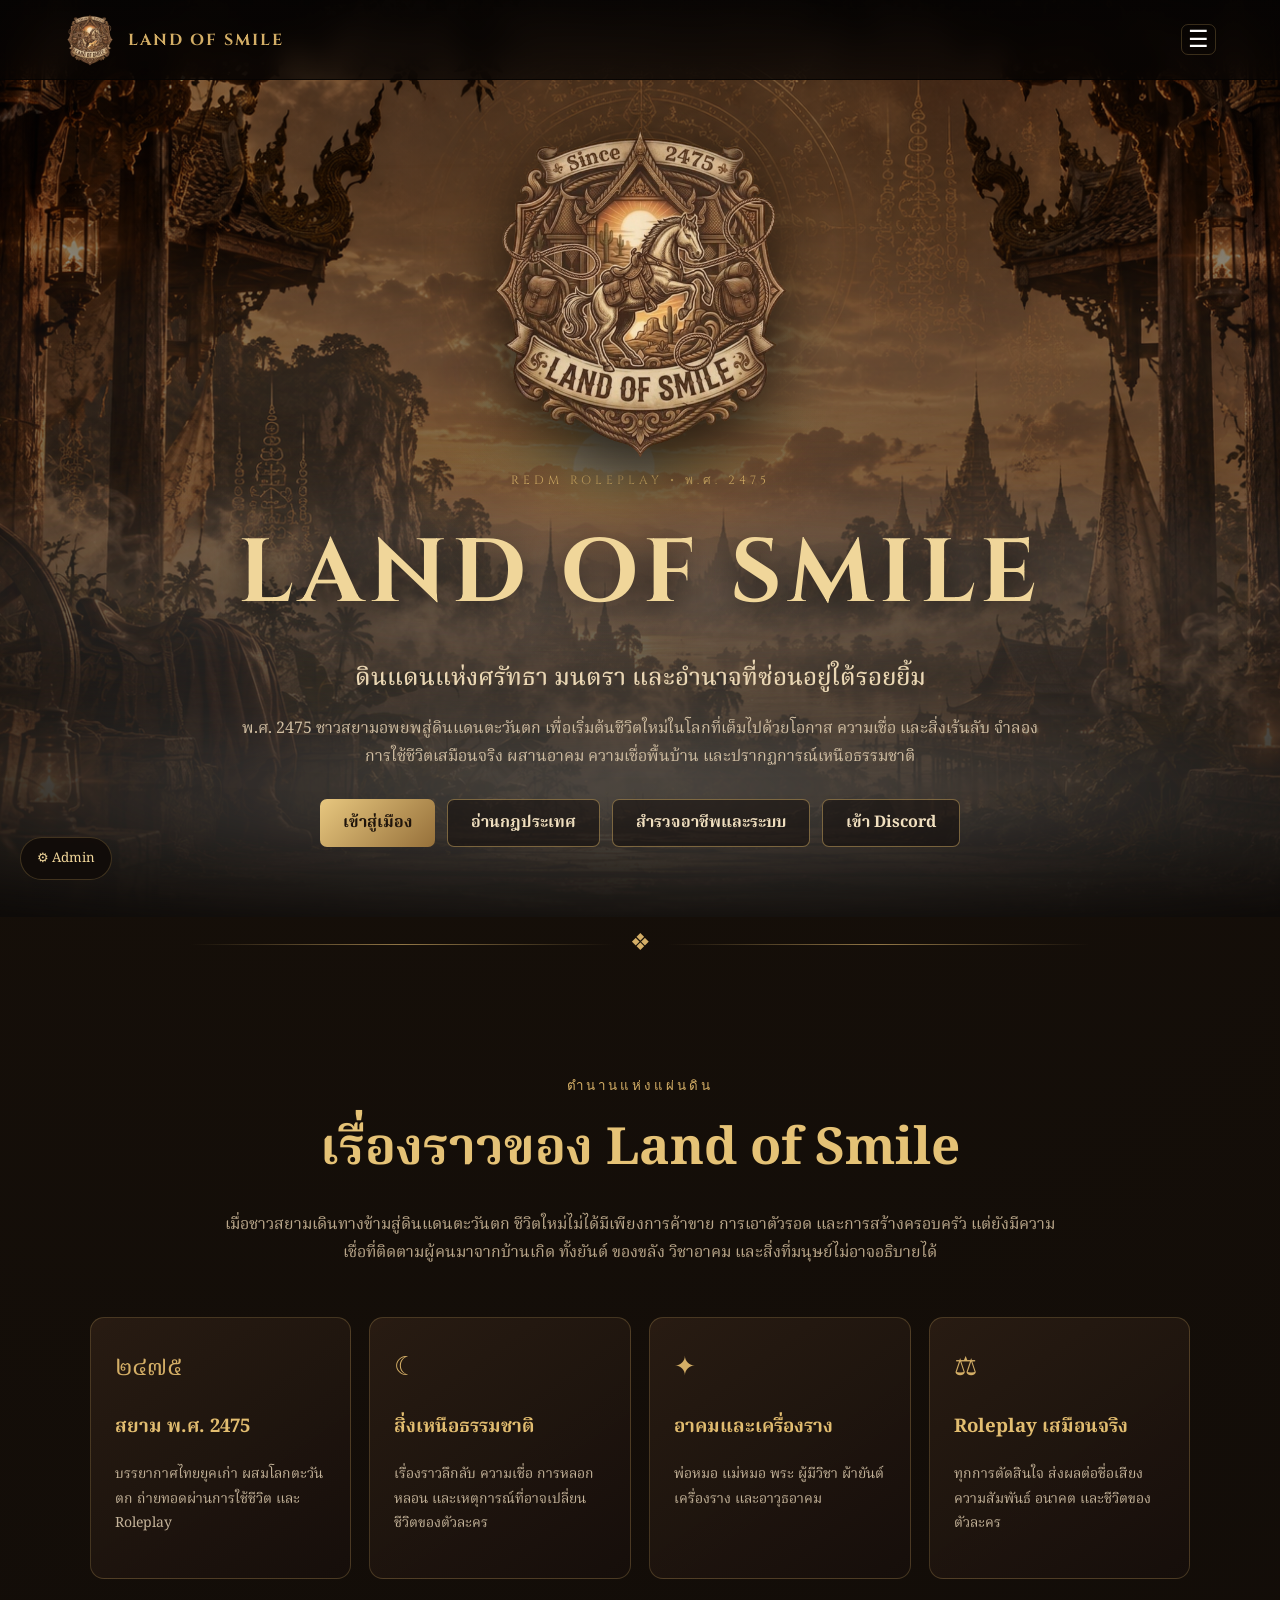
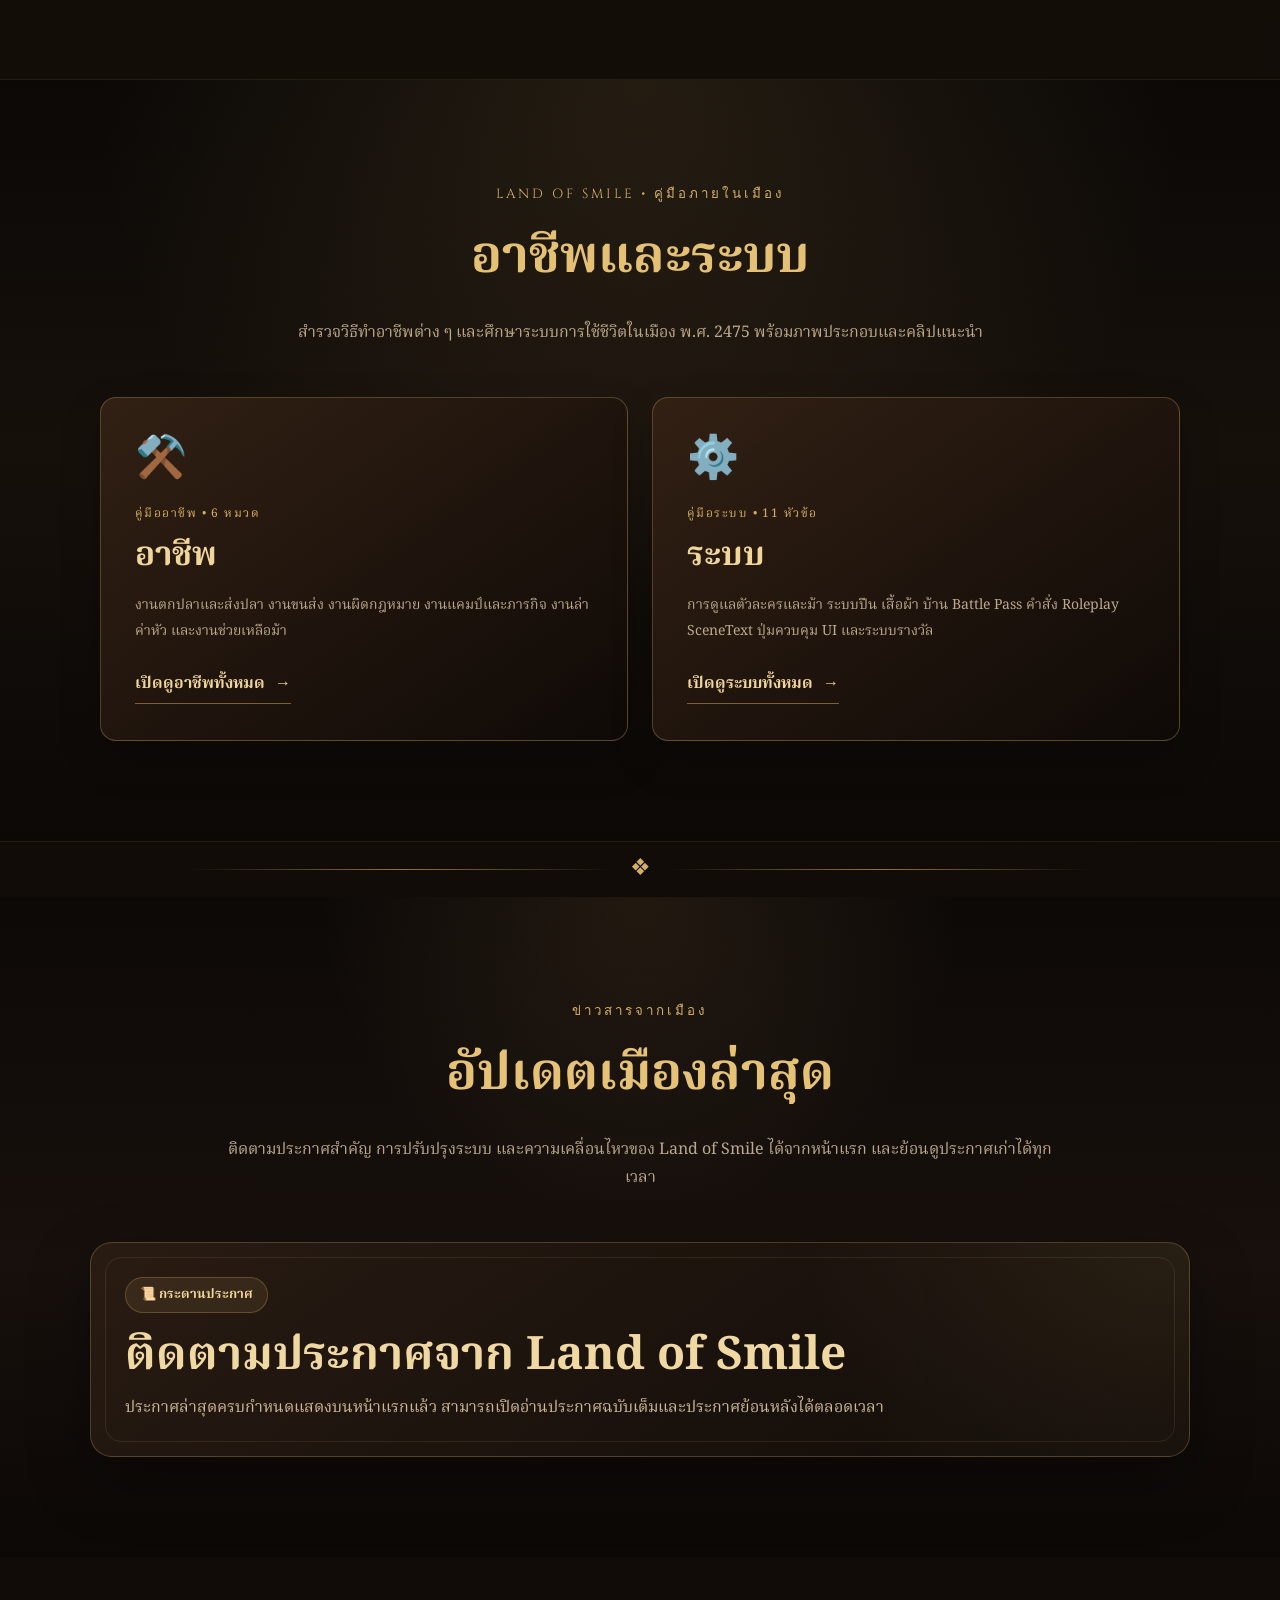
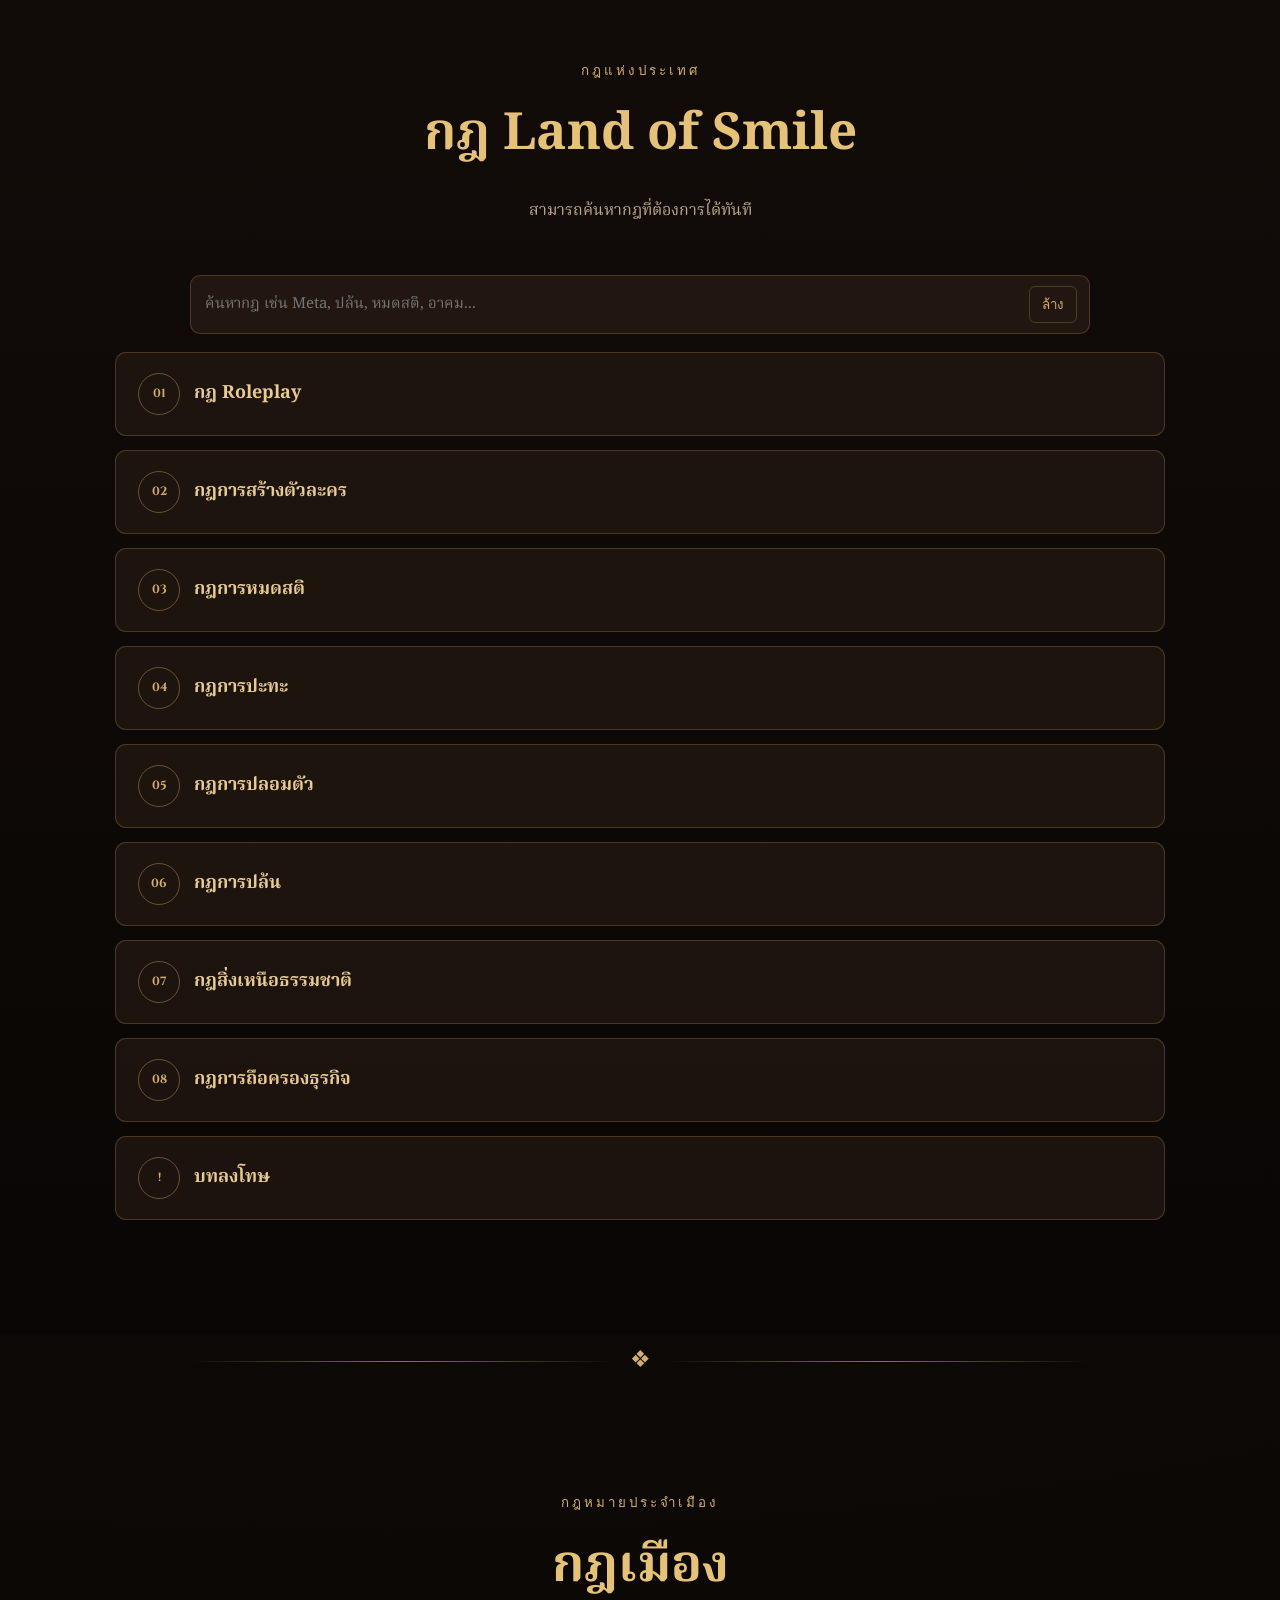
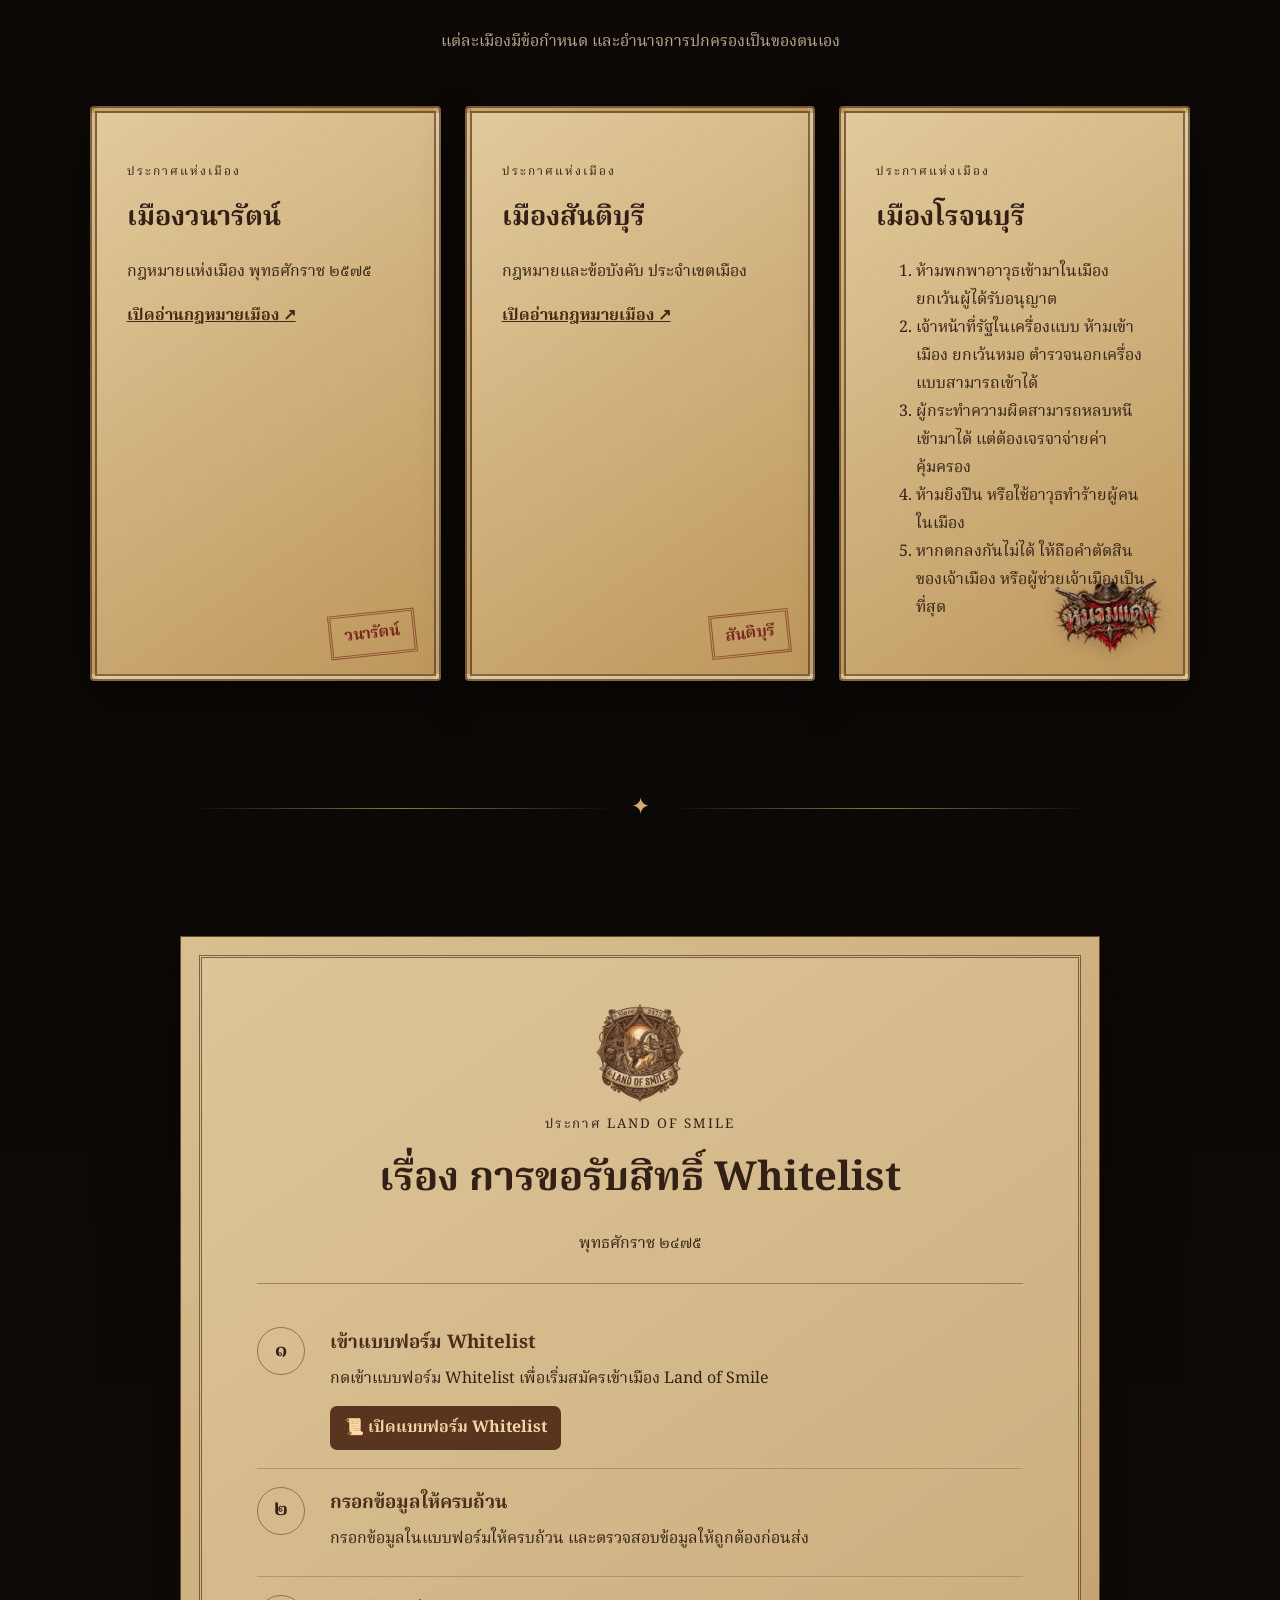
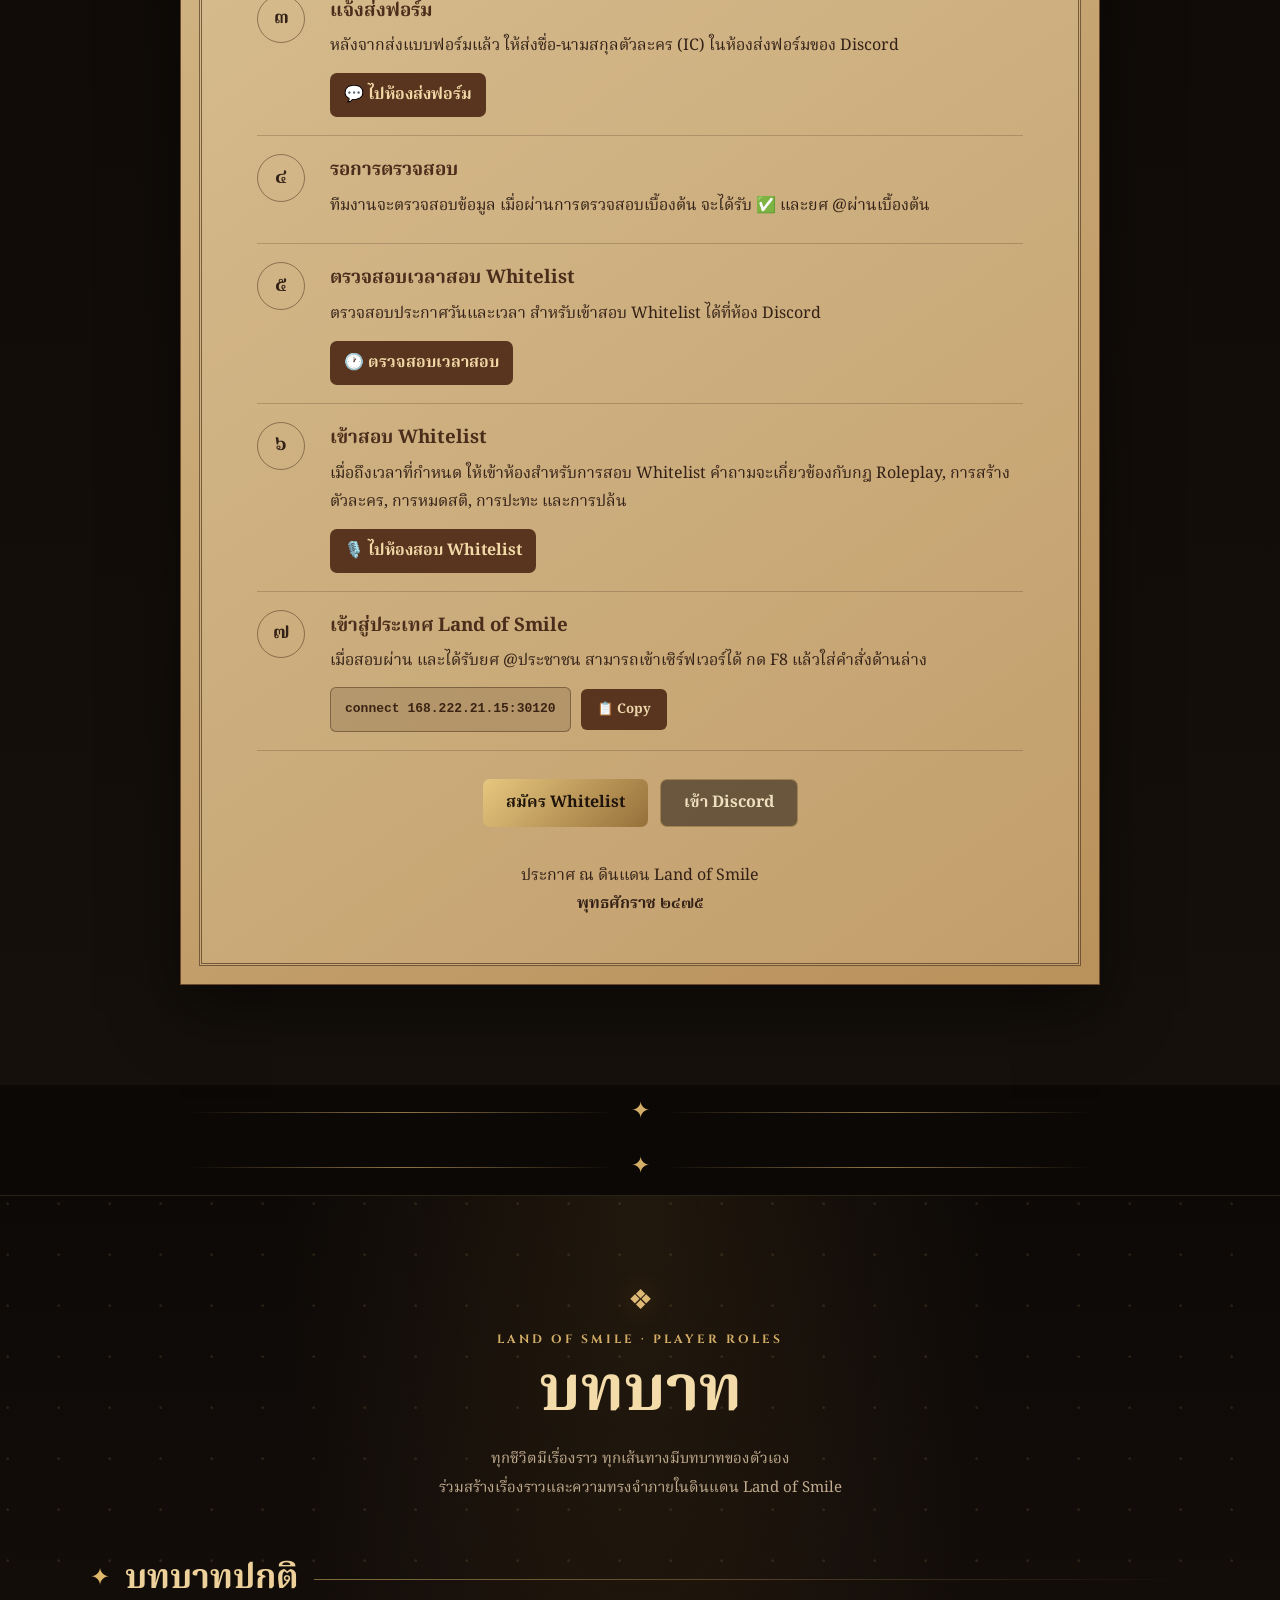
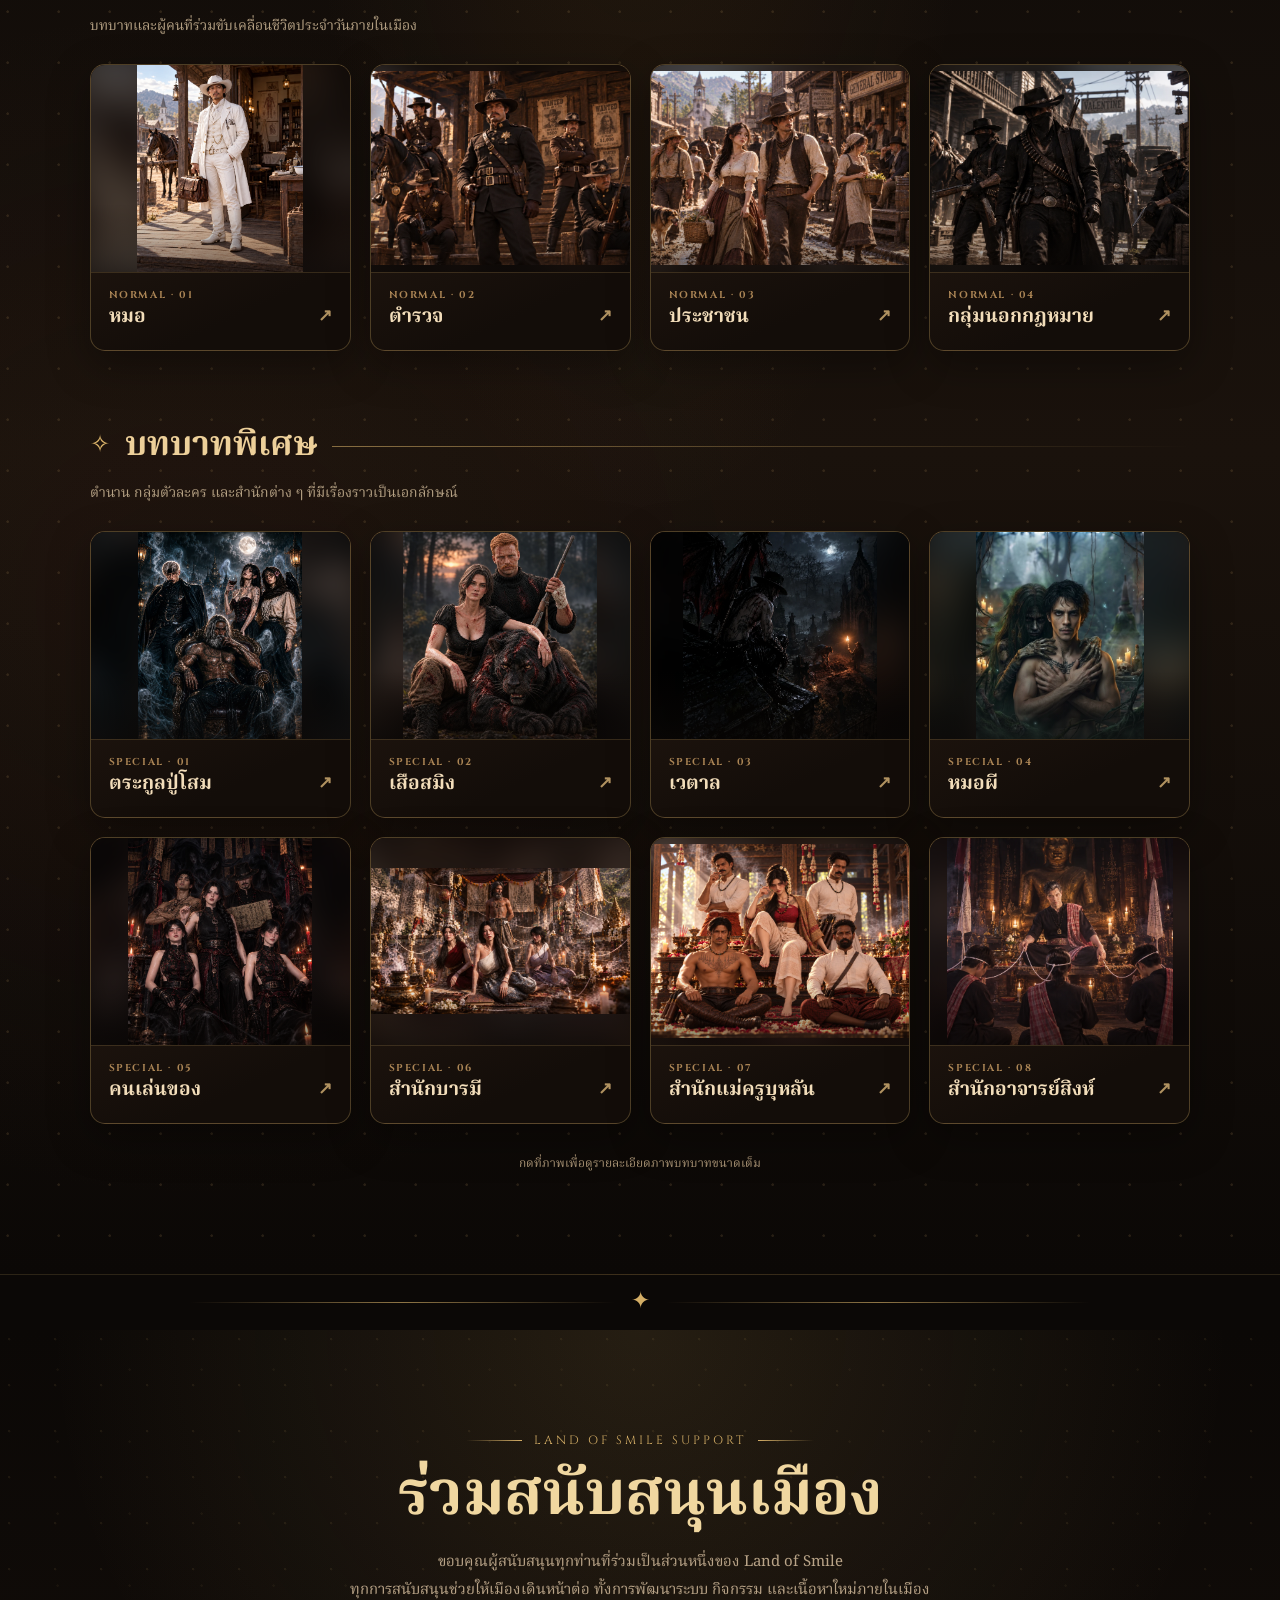
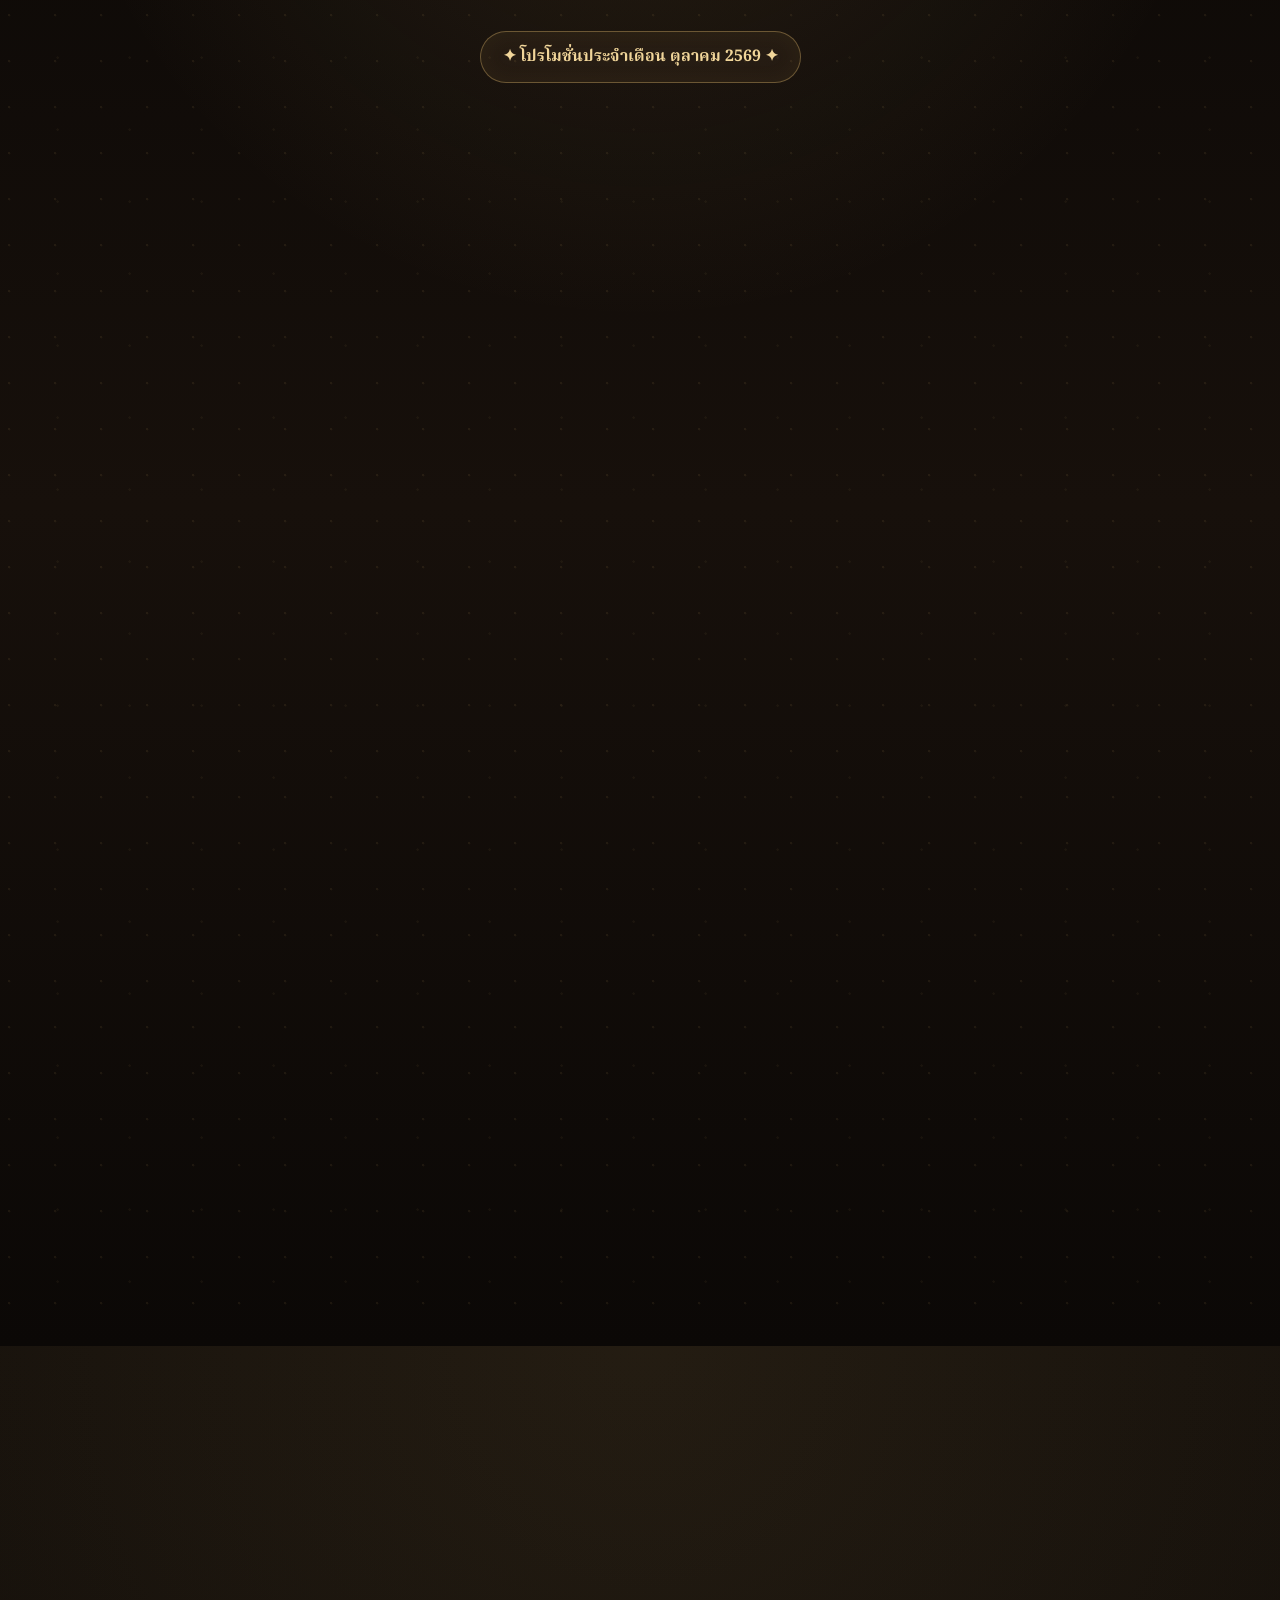
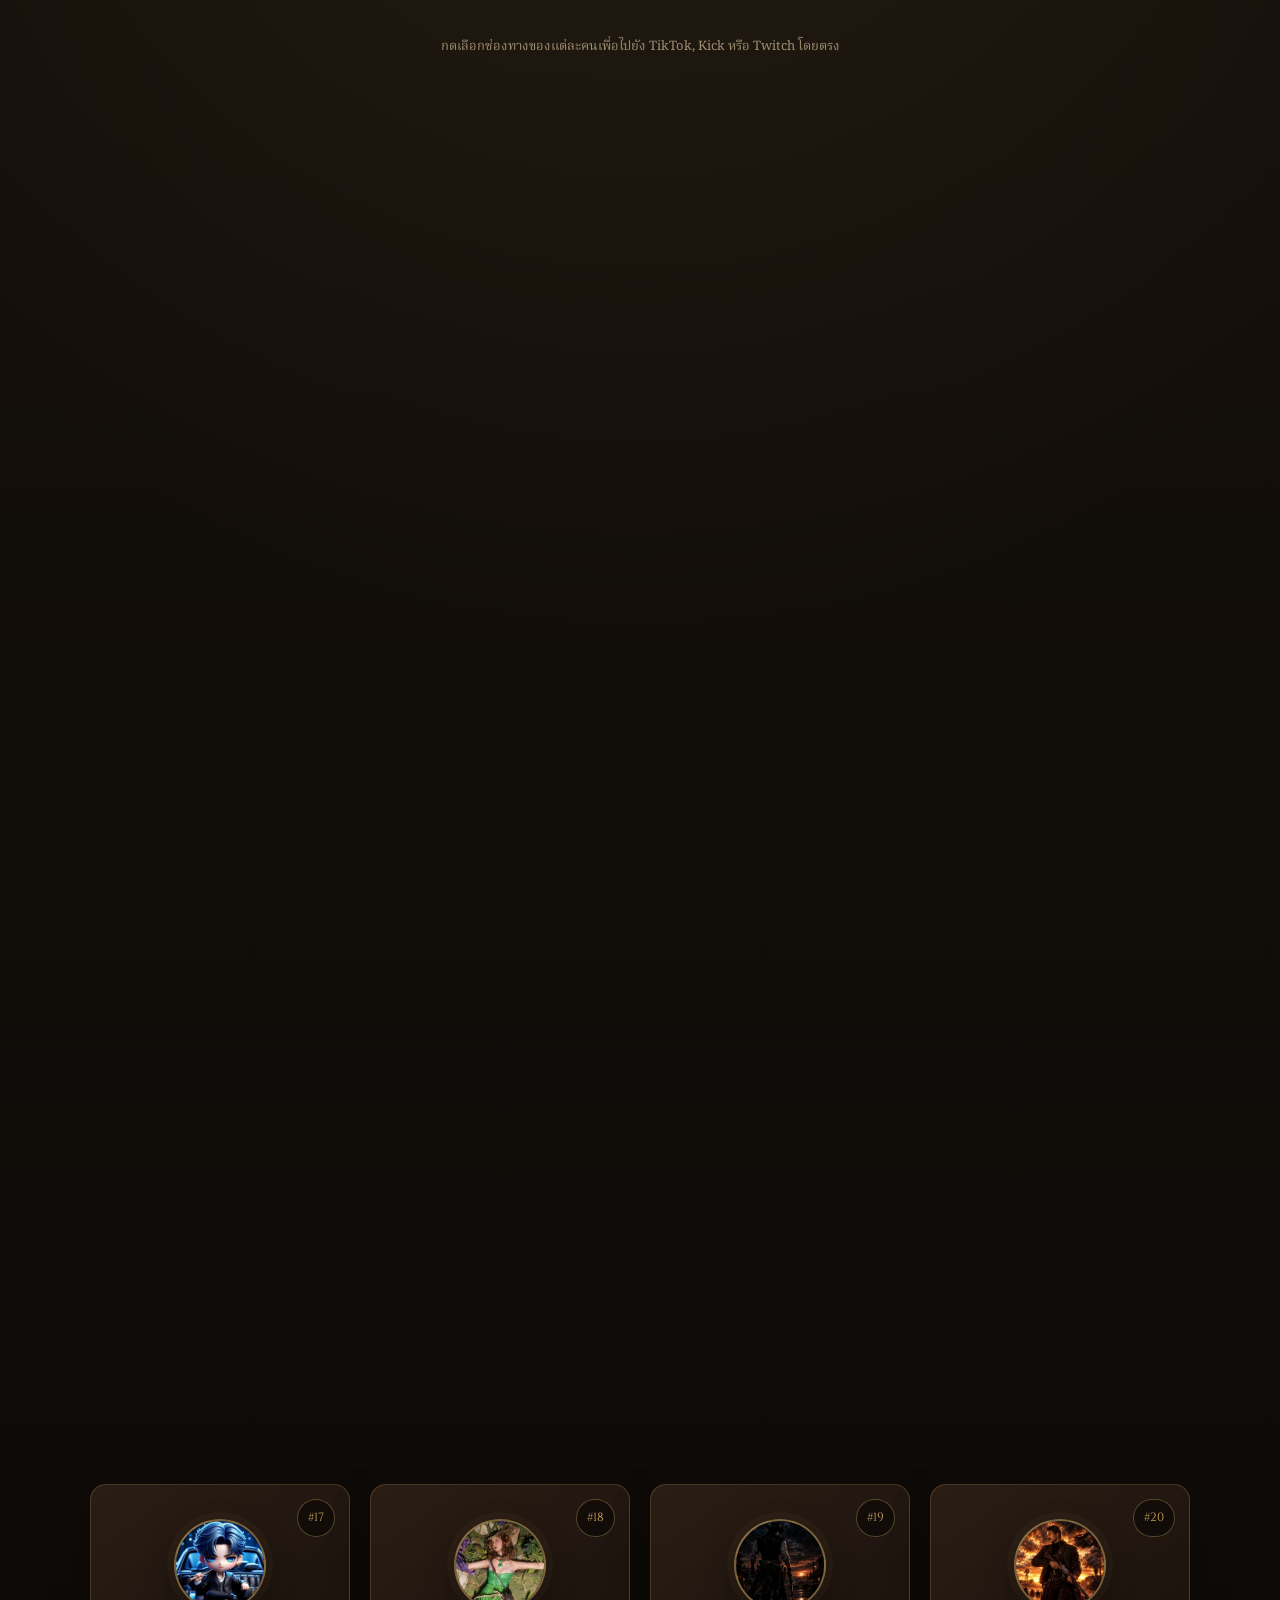
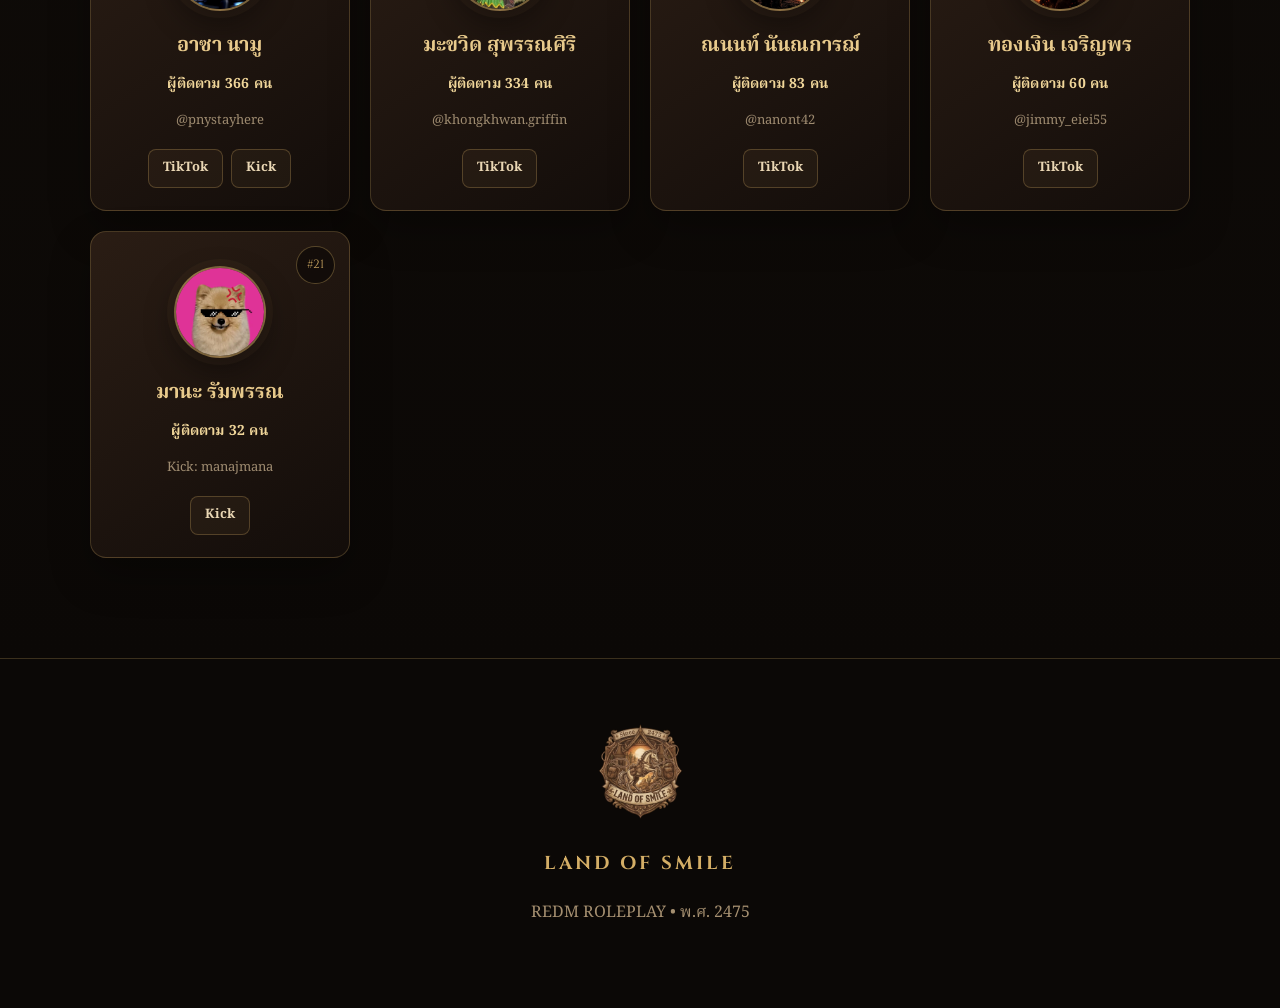
==== commit 9513b47b: "Add files via upload" ====
--- a/index.html
+++ b/index.html
@@ -2580,29 +2580,15 @@
 <div class="city-paper-rule">❖ ประกาศใหม่จากเมือง ❖</div>
 </div>
 <div aria-label="เลือกประกาศอัปเดตเมือง" class="city-announcement-tabs" role="tablist">
-<button aria-selected="true" class="city-update-tab active" data-slide="8" id="cityTab8" role="tab" type="button">🍲 คราฟสินค้าและตลาดกลาง</button>
-<button aria-selected="false" class="city-update-tab" data-slide="9" id="cityTab9" role="tab" type="button">🏪 ร้านค้าและกฎงานขุดน้ำมัน</button>
-<button aria-selected="false" class="city-update-tab" data-slide="10" id="cityTab10" role="tab" type="button">🛡️ ปรับปรุงระบบป้องกันตกแมพ</button>
-
-
-
-
-
-
-
-</div>
+
+
+
+<button aria-selected="true" class="city-update-tab active" data-slide="11" id="cityTab11" role="tab" type="button">🚲 ระบบจักรยาน REDMONT</button><button aria-selected="false" class="city-update-tab" data-slide="12" id="cityTab12" role="tab" type="button">🎨 ระบบแต่งและเปลี่ยนสีรถ</button></div>
 <div class="city-slide-area">
 
 
 
-
-
-
-
-<article aria-labelledby="cityTab8" class="city-slide" data-city-slide="8" role="tabpanel"><h3>🍲 คราฟสินค้าและตลาดกลาง</h3><p class="city-slide-lead">ยกเลิกระบบธุรกิจเดิม เปิดให้ประชาชนทุกคนคราฟอาหารและสินค้าอุปโภคบริโภคด้วยตนเองที่จุดคราฟในเมืองวนารัตน์ เพื่อส่งเสริมการแข่งขันของธุรกิจรายย่อย พร้อมเพิ่ม NPC ตลาดกลางให้ทุกคนนำสินค้ามาวางขายได้ตามต้องการ</p><a class="city-slide-photo landscape" href="[data-uri]" rel="noopener noreferrer" target="_blank"><img alt="แผนที่จุดคราฟสินค้าในเมืองวนารัตน์ ฉบับต้นฉบับ" loading="lazy" src="[data-uri]"/><span>🔎 ดูแผนที่ต้นฉบับเต็มขนาด</span></a></article>
-<article aria-labelledby="cityTab9" class="city-slide" data-city-slide="9" hidden="" role="tabpanel"><h3>🏪 ร้านค้าและกฎงานขุดน้ำมัน</h3><p class="city-slide-lead">ร้านขายของชำเปิดตลอด 24 ชั่วโมง ปิดระบบผลักและ Emote Kill ทั้งกับผู้เล่นและ NPC เพิ่มกฎงานผิดกฎหมายขุดน้ำมัน: หนึ่งกลุ่มเข้าร่วมได้ไม่เกิน 5 คน ห้ามแบ่งสมาชิกกลุ่มเดียวกันออกเป็น 2 กลุ่ม และโรลพิเศษห้ามใช้พลังใด ๆ</p></article>
-<article aria-labelledby="cityTab10" class="city-slide" data-city-slide="10" hidden="" role="tabpanel"><h3>🛡️ ปรับปรุงระบบป้องกันตกแมพ</h3><p class="city-slide-lead">ทดสอบระบบป้องกันตกแมพระหว่างโหลดตัวละครเข้าเมือง และระบบป้องกันการตกแมพขณะขับขี่ยานพาหนะหรือม้าเหล็กประเภทต่าง ๆ ทั้งสองระบบอยู่ระหว่างทดสอบ</p></article>
-</div>
+<article aria-labelledby="cityTab11" class="city-slide" data-city-slide="11" role="tabpanel"><h3>🚲 ระบบจักรยาน REDMONT</h3><p class="city-slide-lead">เปลี่ยนสคริปต์จักรยานใหม่ ผู้เล่นที่มีจักรยานคันเก่าสามารถกดปุ่ม “แลกเป็น REDMONT” เพื่อเปลี่ยนเป็นจักรยานคันใหม่ได้ทันที</p><a aria-label="ดูภาพประกอบขนาดเต็ม" class="city-slide-photo landscape" href="[data-uri]" rel="noopener" target="_blank"><img alt="ภาพประกอบ 🚲 ระบบจักรยาน REDMONT" loading="lazy" src="[data-uri]"/></a></article><article aria-labelledby="cityTab12" class="city-slide" data-city-slide="12" role="tabpanel"><h3>🎨 ระบบแต่งและเปลี่ยนสีรถ</h3><p class="city-slide-lead">เพิ่มเมนูแต่งรถใน SHOWROOM สามารถแต่งรถและเปลี่ยนสีรถได้ โดยใช้ทองเป็นค่าใช้จ่าย</p><a aria-label="ดูภาพประกอบขนาดเต็ม" class="city-slide-photo landscape" href="[data-uri]" rel="noopener" target="_blank"><img alt="ภาพประกอบ 🎨 ระบบแต่งและเปลี่ยนสีรถ" loading="lazy" src="[data-uri]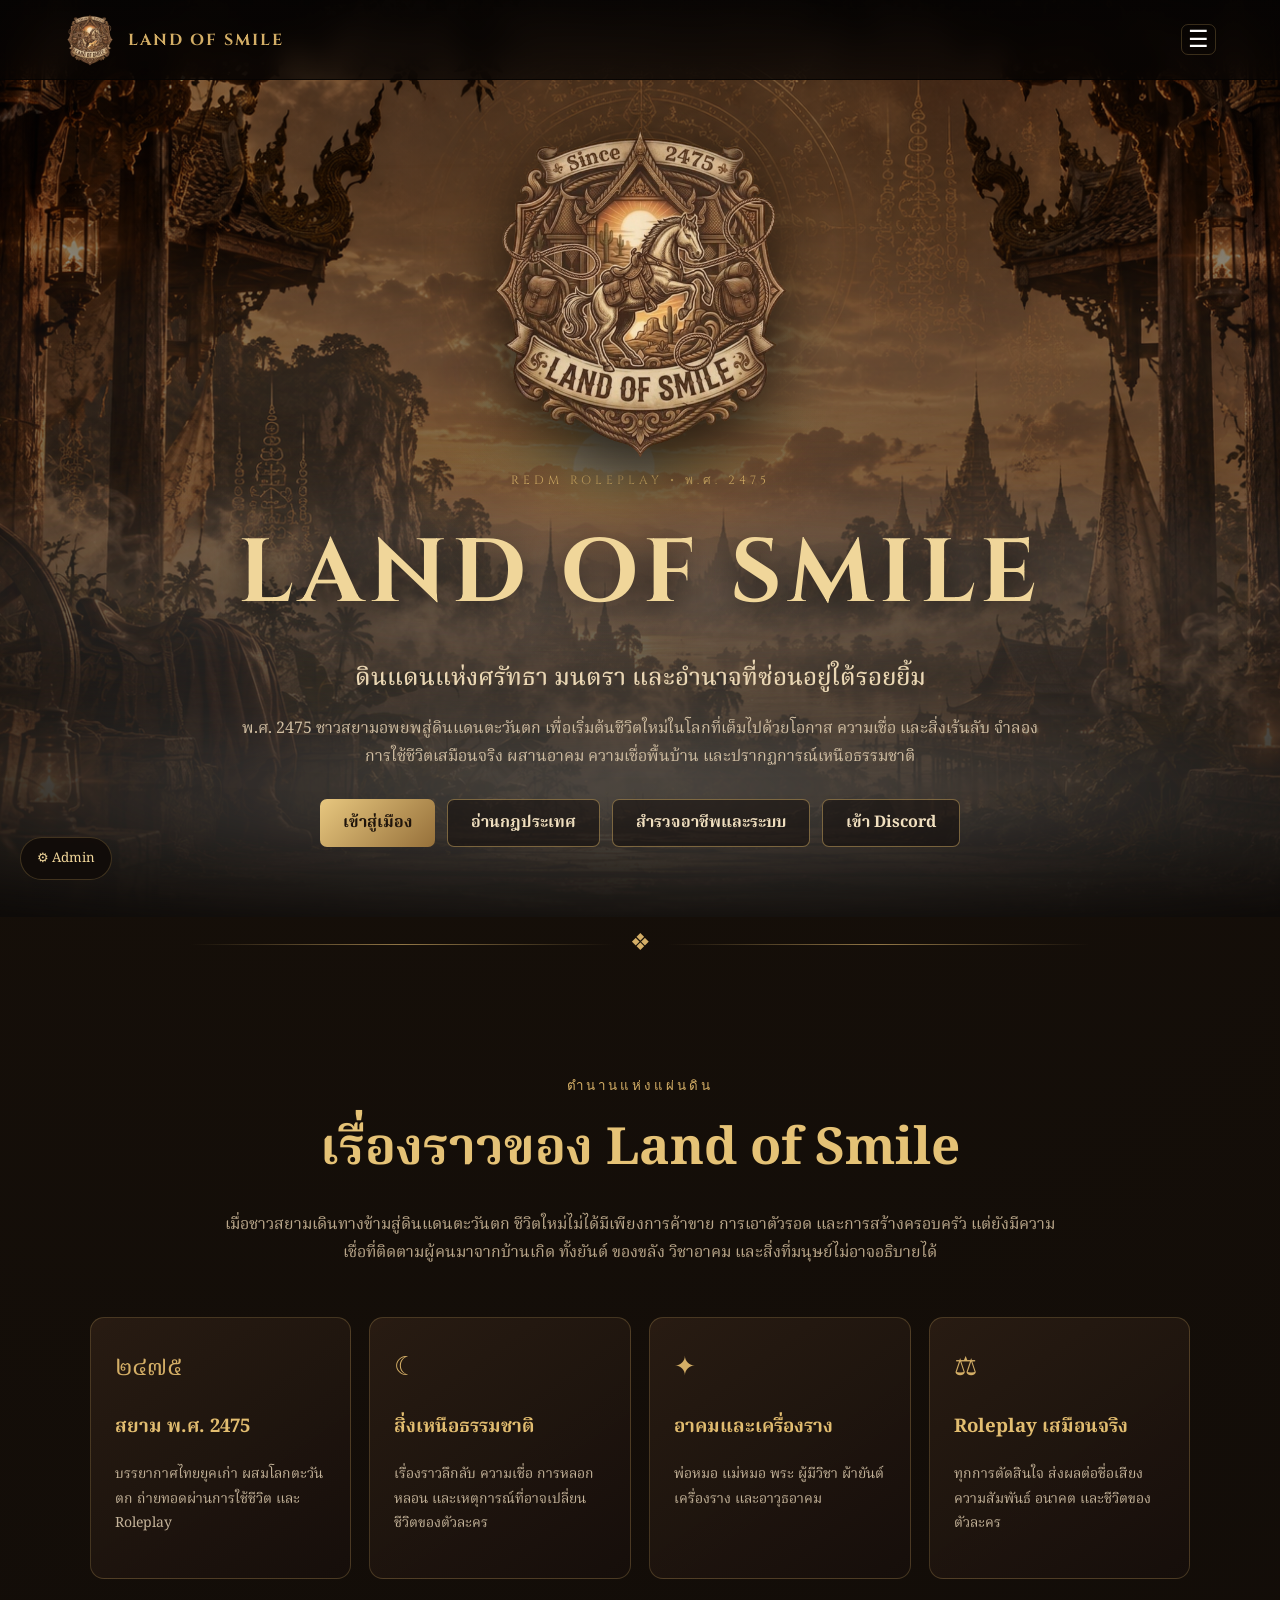
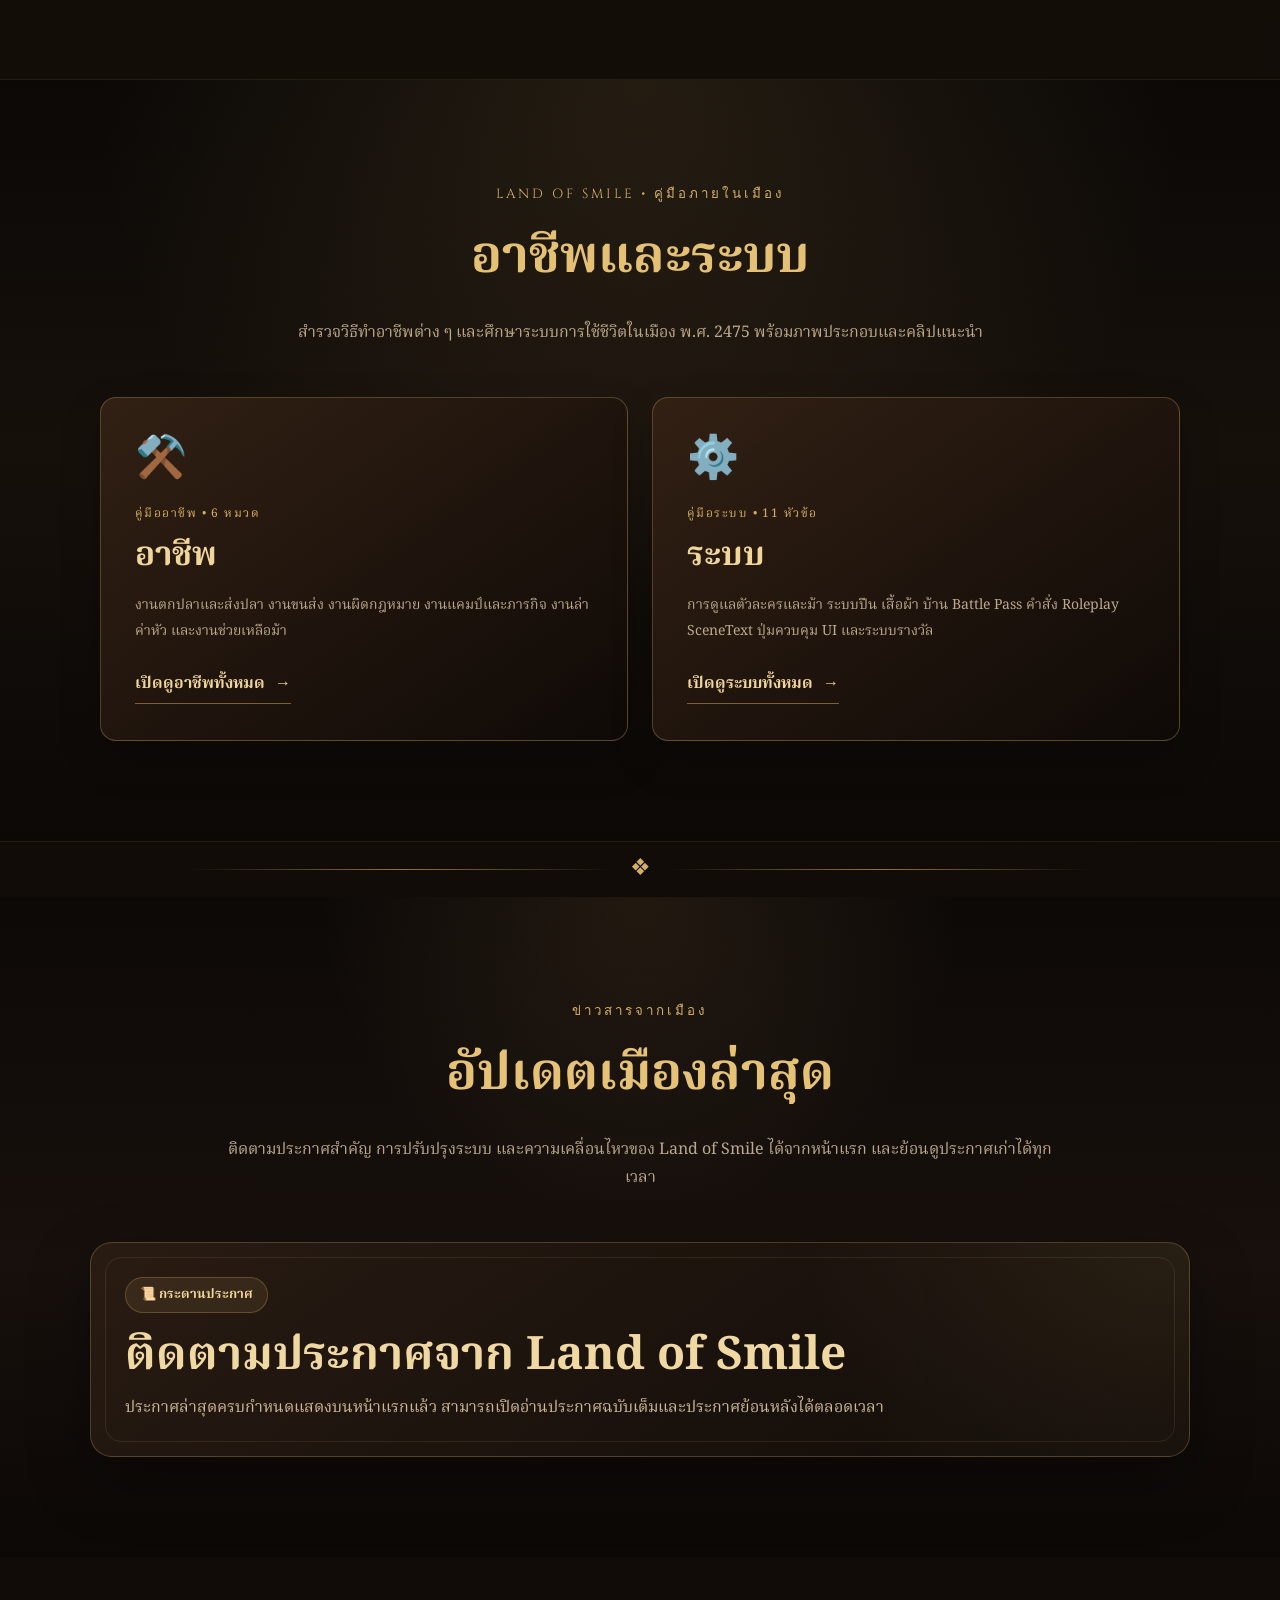
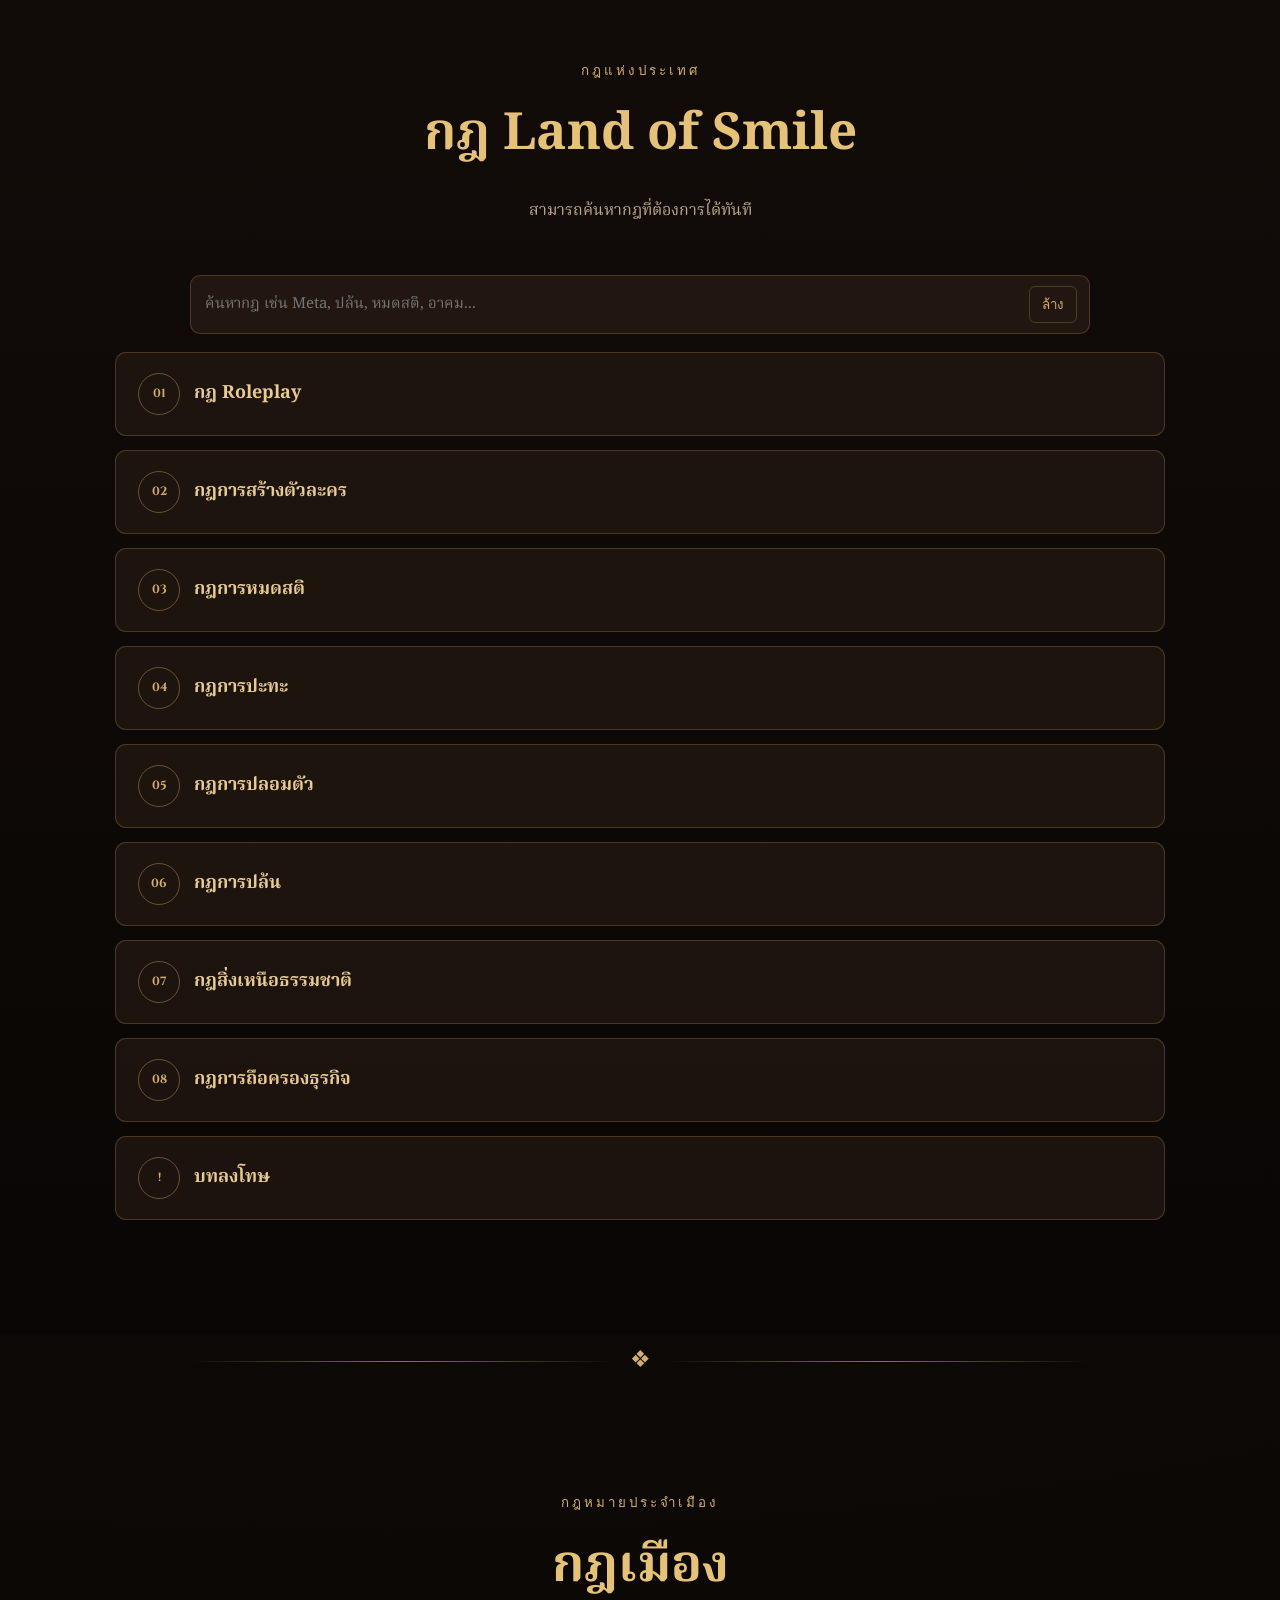
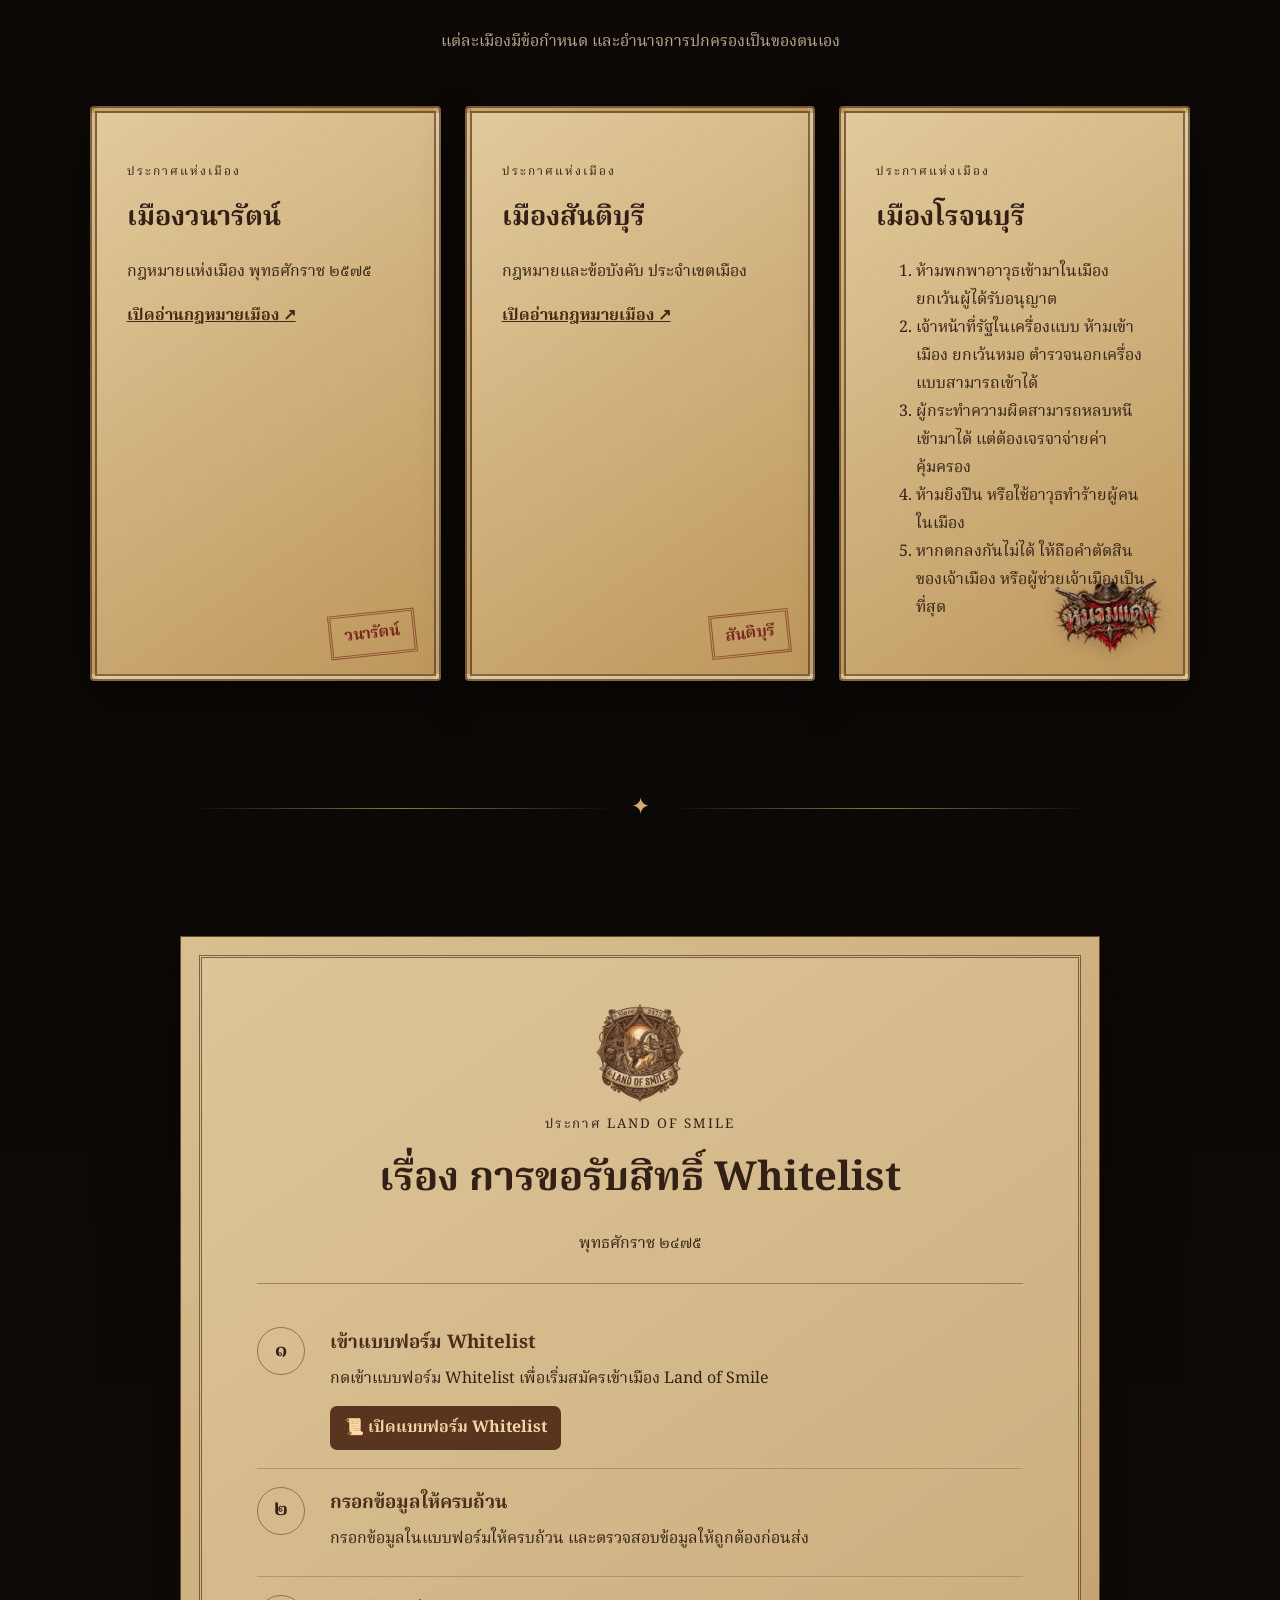
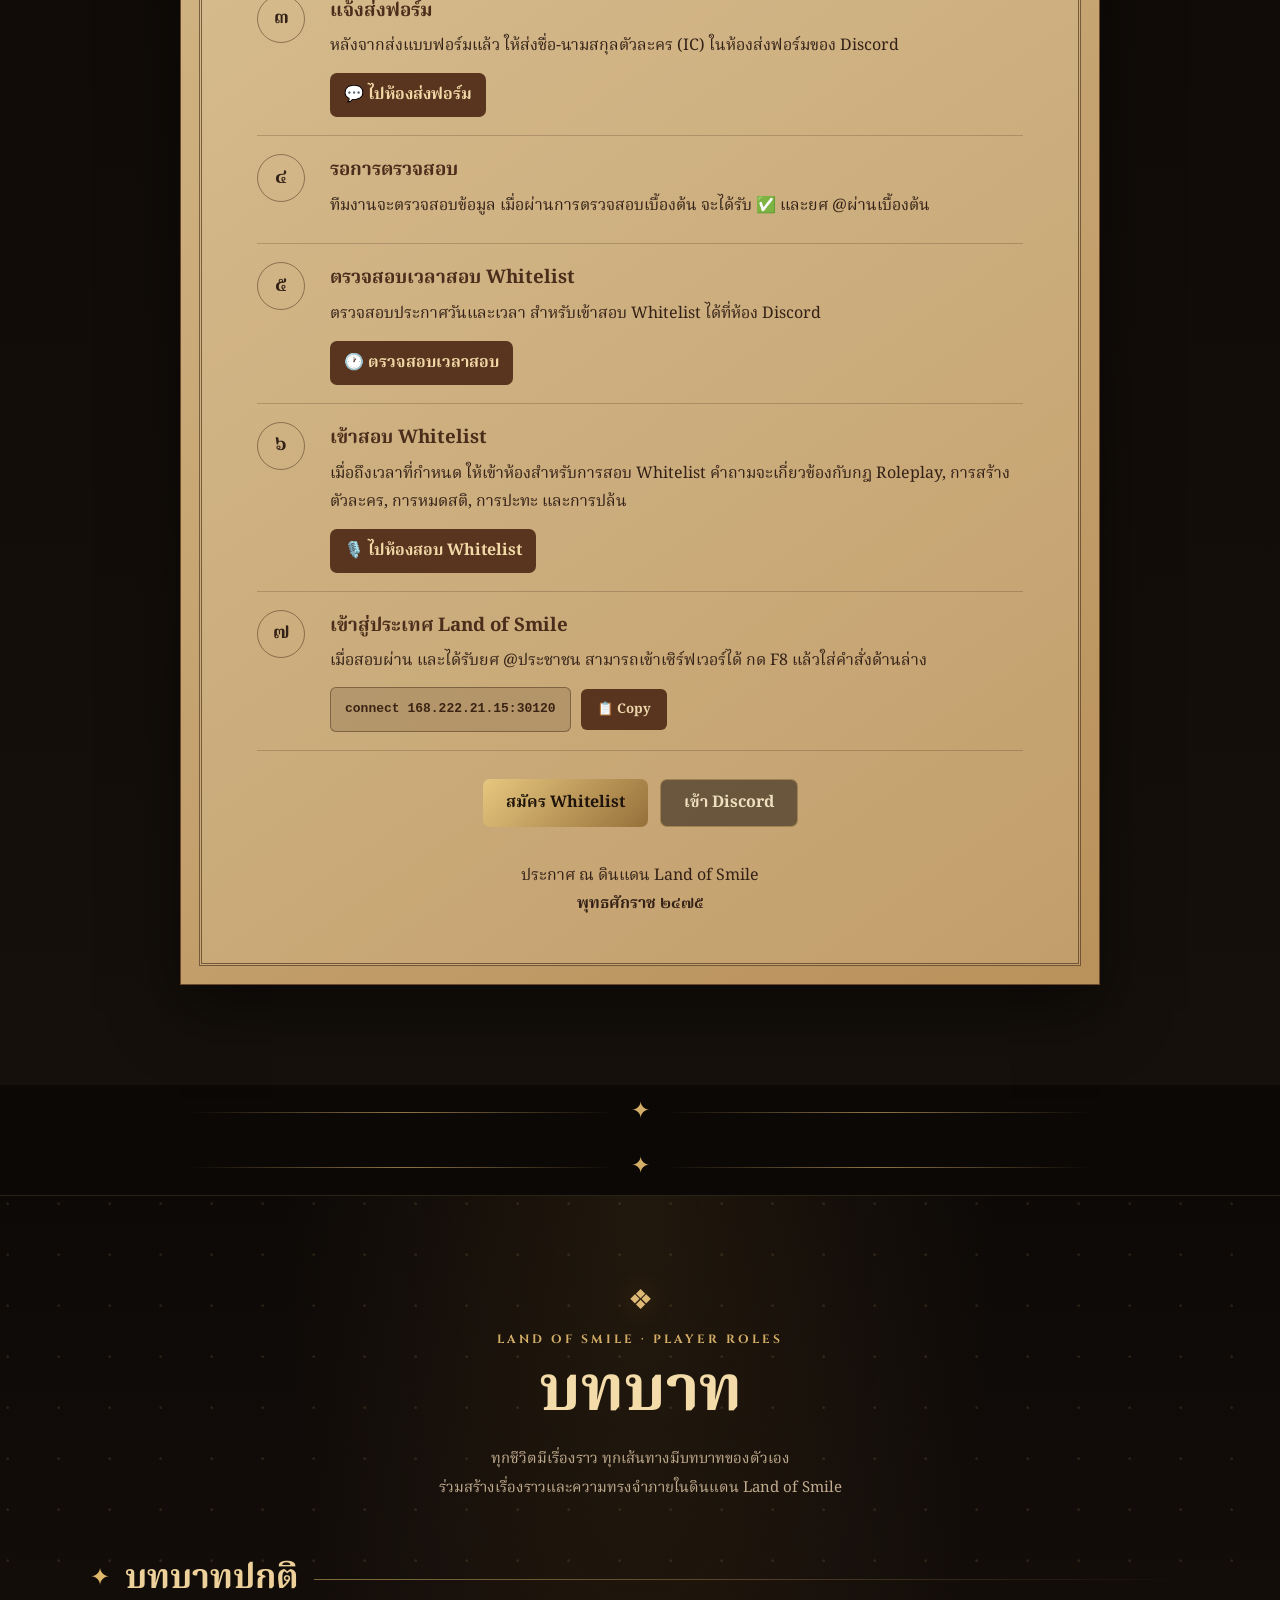
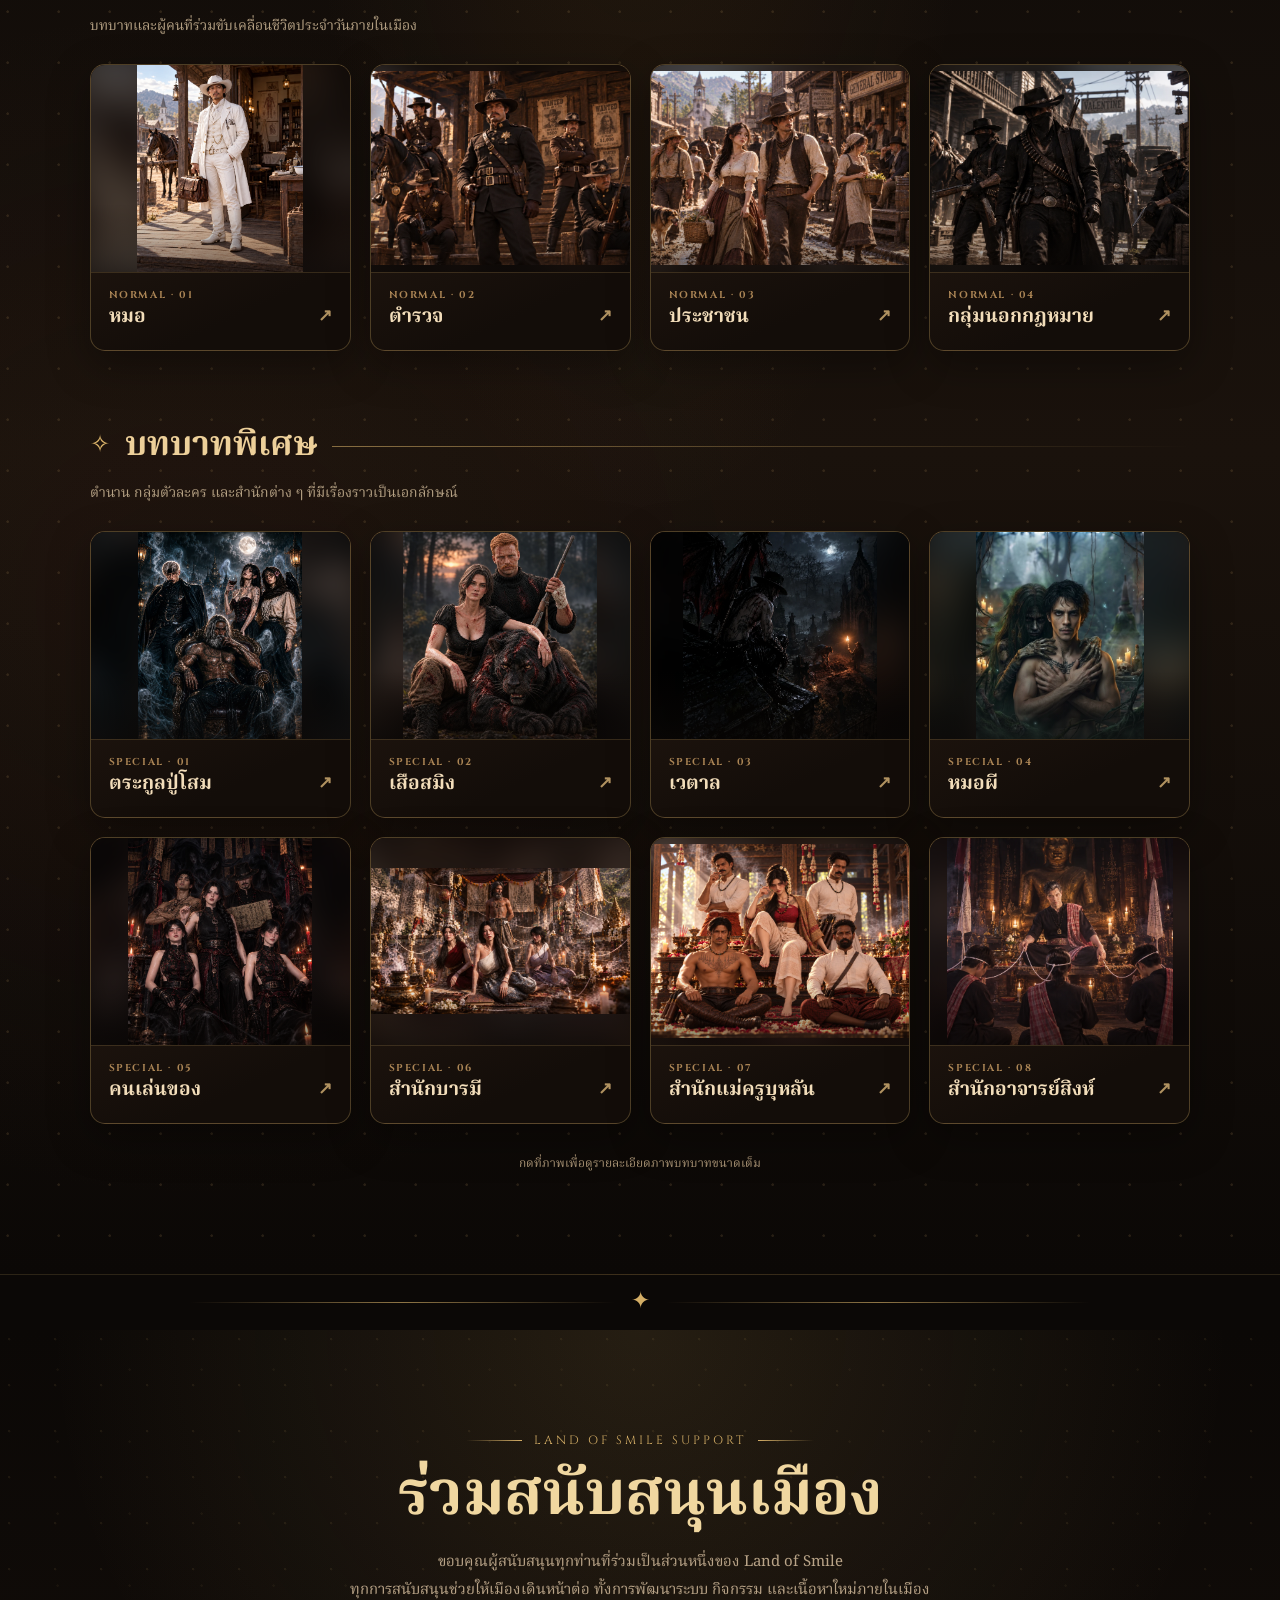
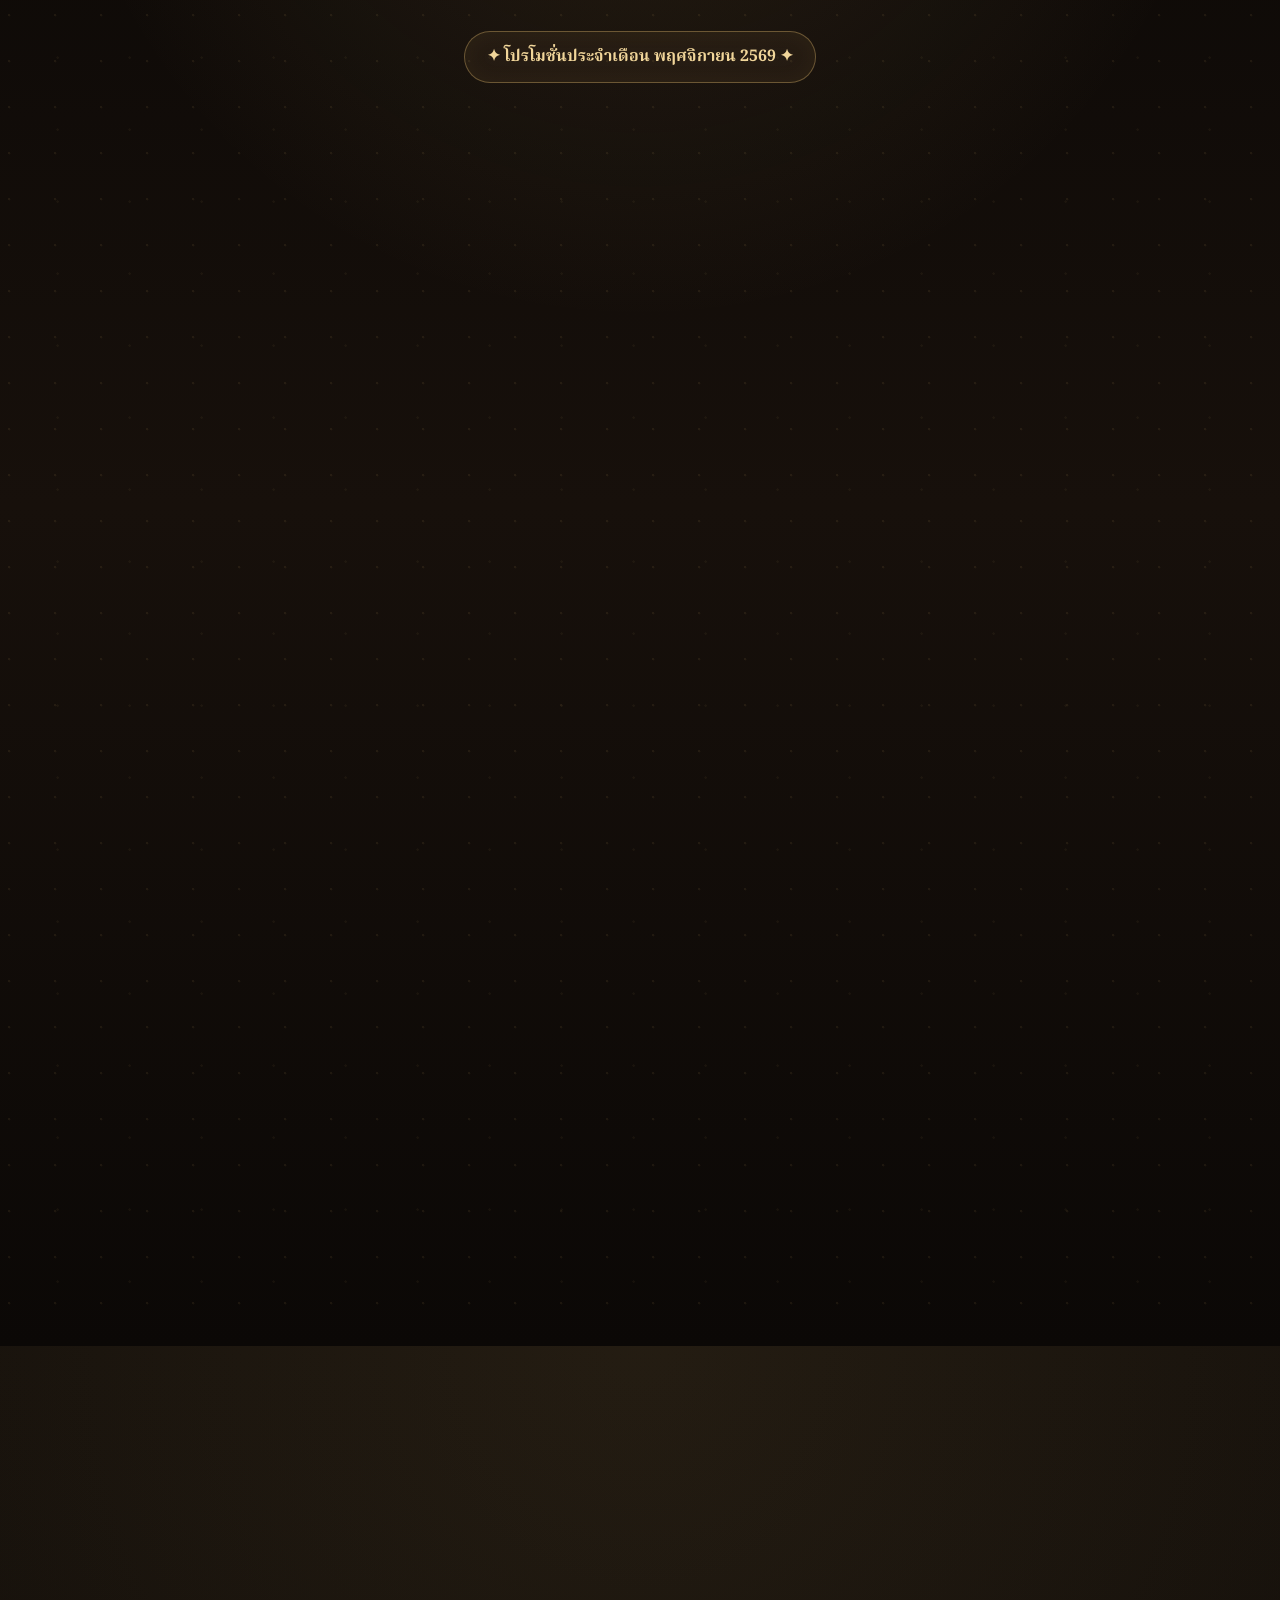
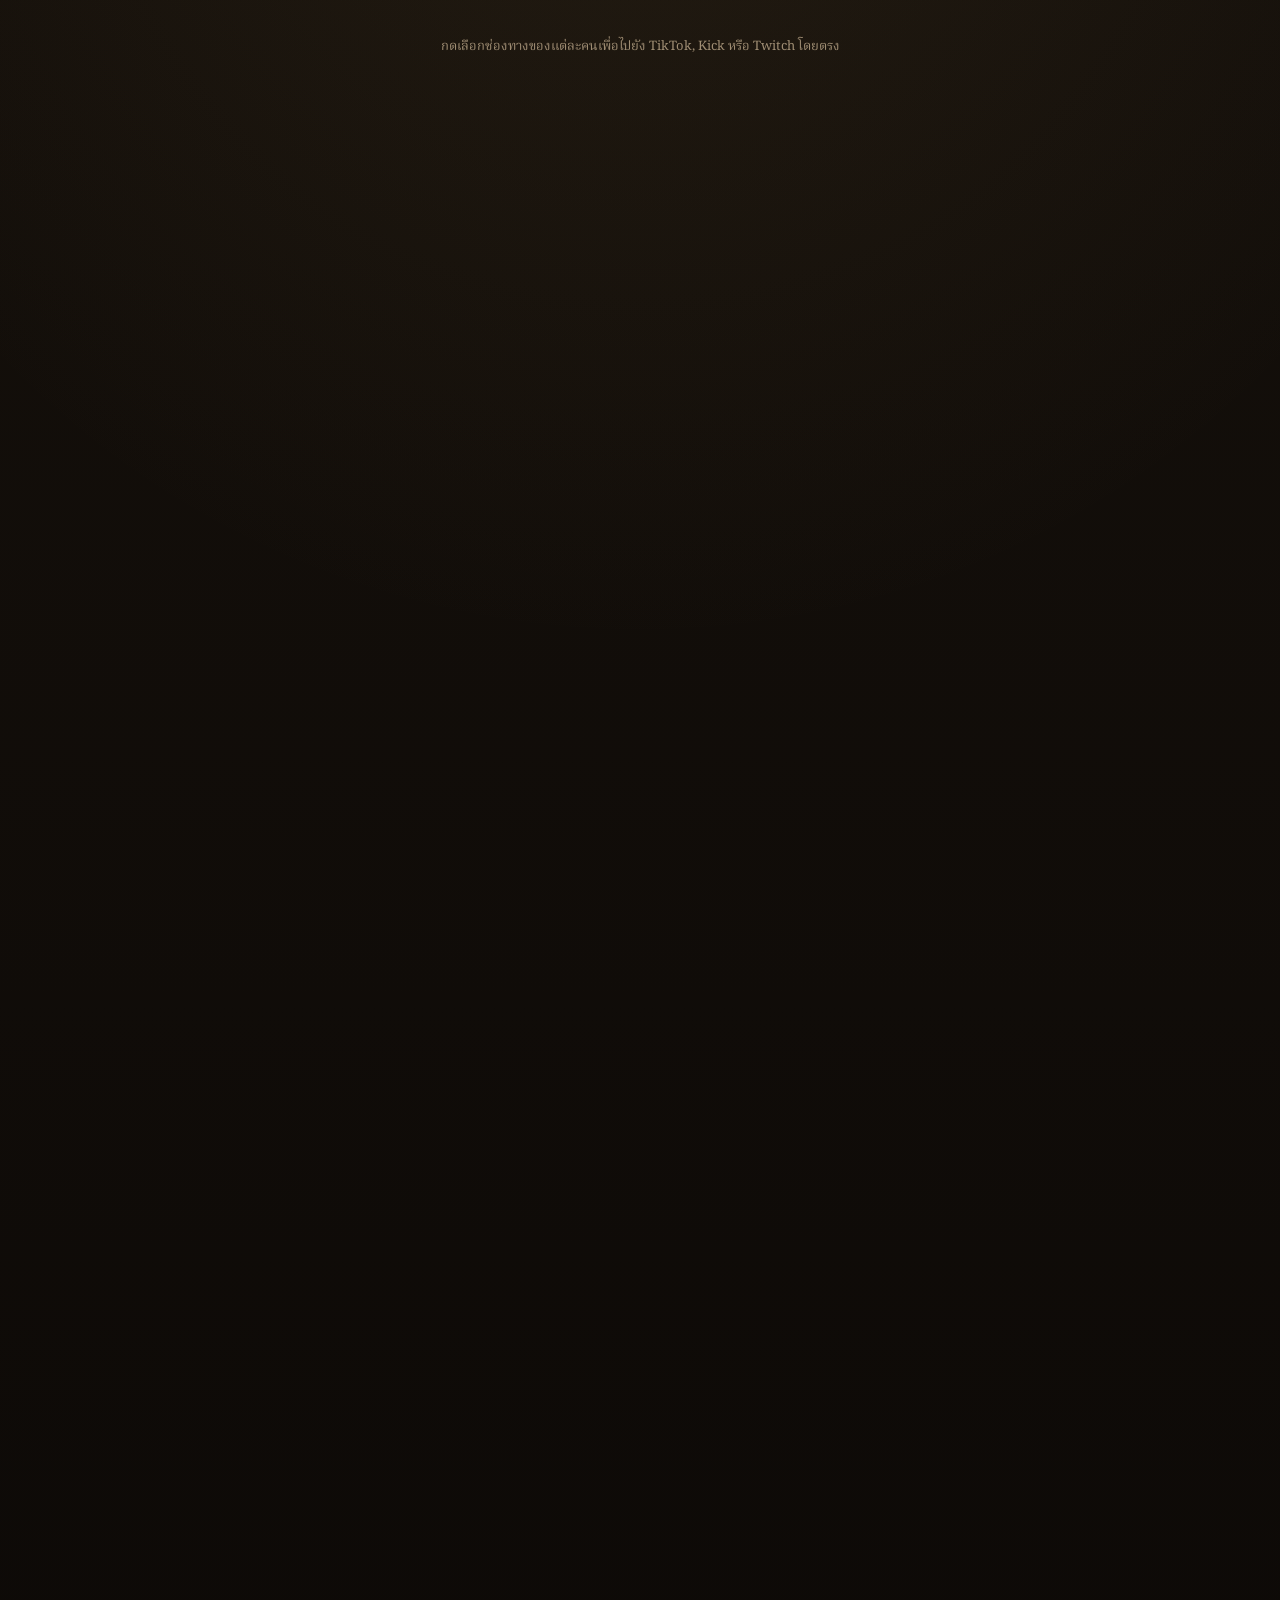
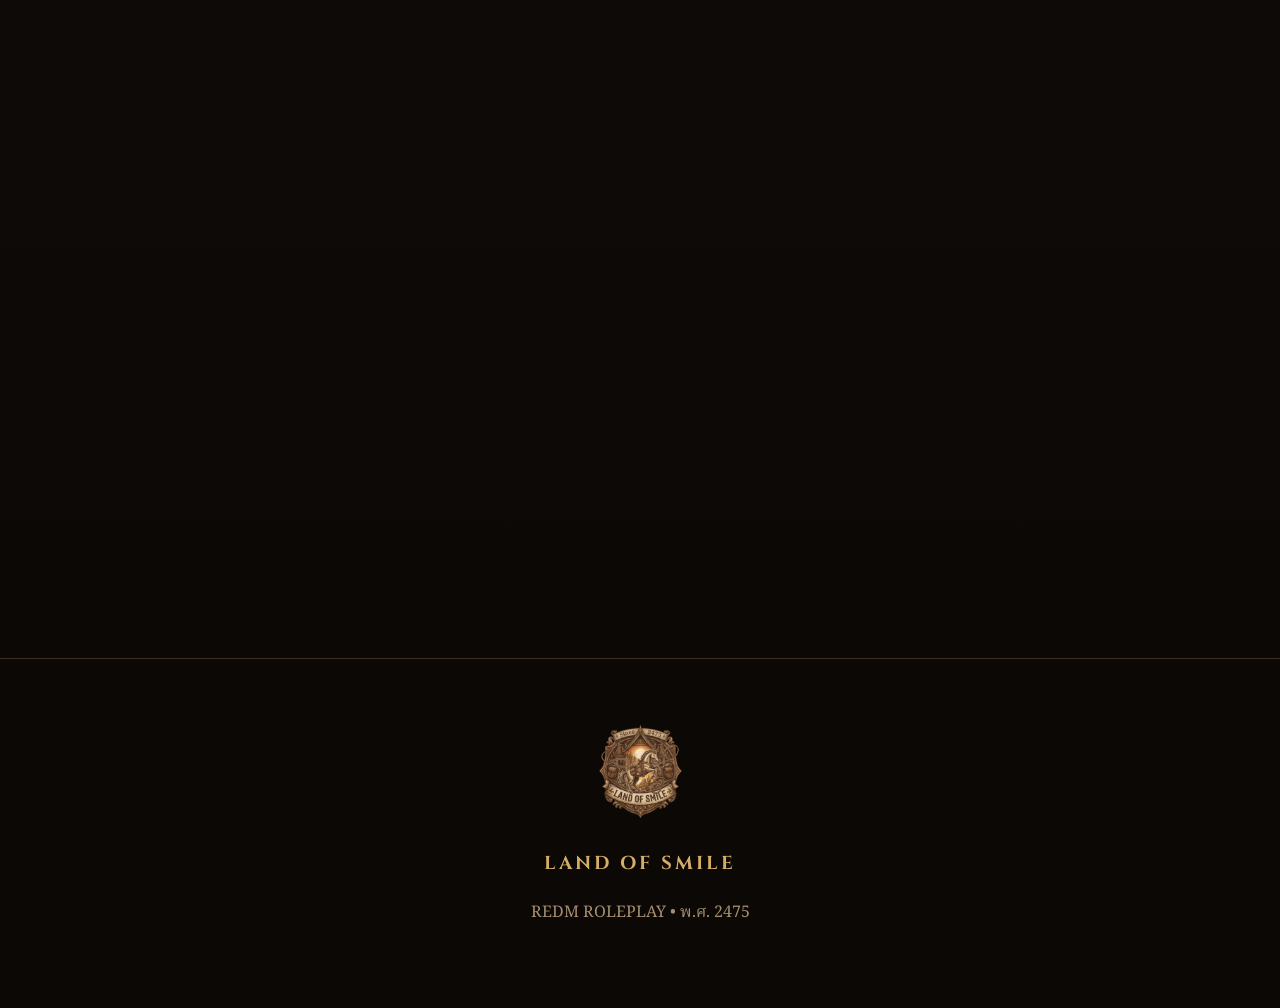
==== commit d290fd89: "Add files via upload" ====
--- a/index.html
+++ b/index.html
@@ -2579,16 +2579,22 @@
 <h2 id="announcementTitle">ประกาศอัปเดตเมือง</h2>
 <div class="city-paper-rule">❖ ประกาศใหม่จากเมือง ❖</div>
 </div>
-<div aria-label="เลือกประกาศอัปเดตเมือง" class="city-announcement-tabs" role="tablist">
-
-
-
-<button aria-selected="true" class="city-update-tab active" data-slide="11" id="cityTab11" role="tab" type="button">🚲 ระบบจักรยาน REDMONT</button><button aria-selected="false" class="city-update-tab" data-slide="12" id="cityTab12" role="tab" type="button">🎨 ระบบแต่งและเปลี่ยนสีรถ</button></div>
-<div class="city-slide-area">
-
-
-
-<article aria-labelledby="cityTab11" class="city-slide" data-city-slide="11" role="tabpanel"><h3>🚲 ระบบจักรยาน REDMONT</h3><p class="city-slide-lead">เปลี่ยนสคริปต์จักรยานใหม่ ผู้เล่นที่มีจักรยานคันเก่าสามารถกดปุ่ม “แลกเป็น REDMONT” เพื่อเปลี่ยนเป็นจักรยานคันใหม่ได้ทันที</p><a aria-label="ดูภาพประกอบขนาดเต็ม" class="city-slide-photo landscape" href="[data-uri]" rel="noopener" target="_blank"><img alt="ภาพประกอบ 🚲 ระบบจักรยาน REDMONT" loading="lazy" src="[data-uri]"/></a></article><article aria-labelledby="cityTab12" class="city-slide" data-city-slide="12" role="tabpanel"><h3>🎨 ระบบแต่งและเปลี่ยนสีรถ</h3><p class="city-slide-lead">เพิ่มเมนูแต่งรถใน SHOWROOM สามารถแต่งรถและเปลี่ยนสีรถได้ โดยใช้ทองเป็นค่าใช้จ่าย</p><a aria-label="ดูภาพประกอบขนาดเต็ม" class="city-slide-photo landscape" href="[data-uri]" rel="noopener" target="_blank"><img alt="ภาพประกอบ 🎨 ระบบแต่งและเปลี่ยนสีรถ" loading="lazy" src="[data-uri]"/></a></article></div>
+<div aria-label="เลือกประกาศอัปเดตเมือง" class="city-announcement-tabs" role="tablist"><button aria-selected="true" class="city-update-tab active" data-slide="13" id="cityTab13" role="tab" type="button">🎃 กิจกรรม Halloween</button>
+<button aria-selected="false" class="city-update-tab" data-slide="11" id="cityTab11" role="tab" type="button">🚲 ระบบจักรยาน REDMONT</button><button aria-selected="false" class="city-update-tab" data-slide="12" id="cityTab12" role="tab" type="button">🎨 ระบบแต่งและเปลี่ยนสีรถ</button></div>
+<div class="city-slide-area"><article aria-labelledby="cityTab13" class="city-slide" data-city-slide="13" role="tabpanel">
+<h3>🎃 กิจกรรม Halloween • ผีออกอาละวาด!</h3>
+<p class="city-slide-lead">28–31 ตุลาคม 2569 เวลา 18.00–24.00 น. เตรียมตัวออกกำจัดผี เก็บคะแนนสะสม และชิงรางวัลพิเศษจาก Land of Smile</p>
+<a aria-label="ดูภาพกิจกรรม Halloween ขนาดเต็ม" class="city-slide-photo" href="[data-uri]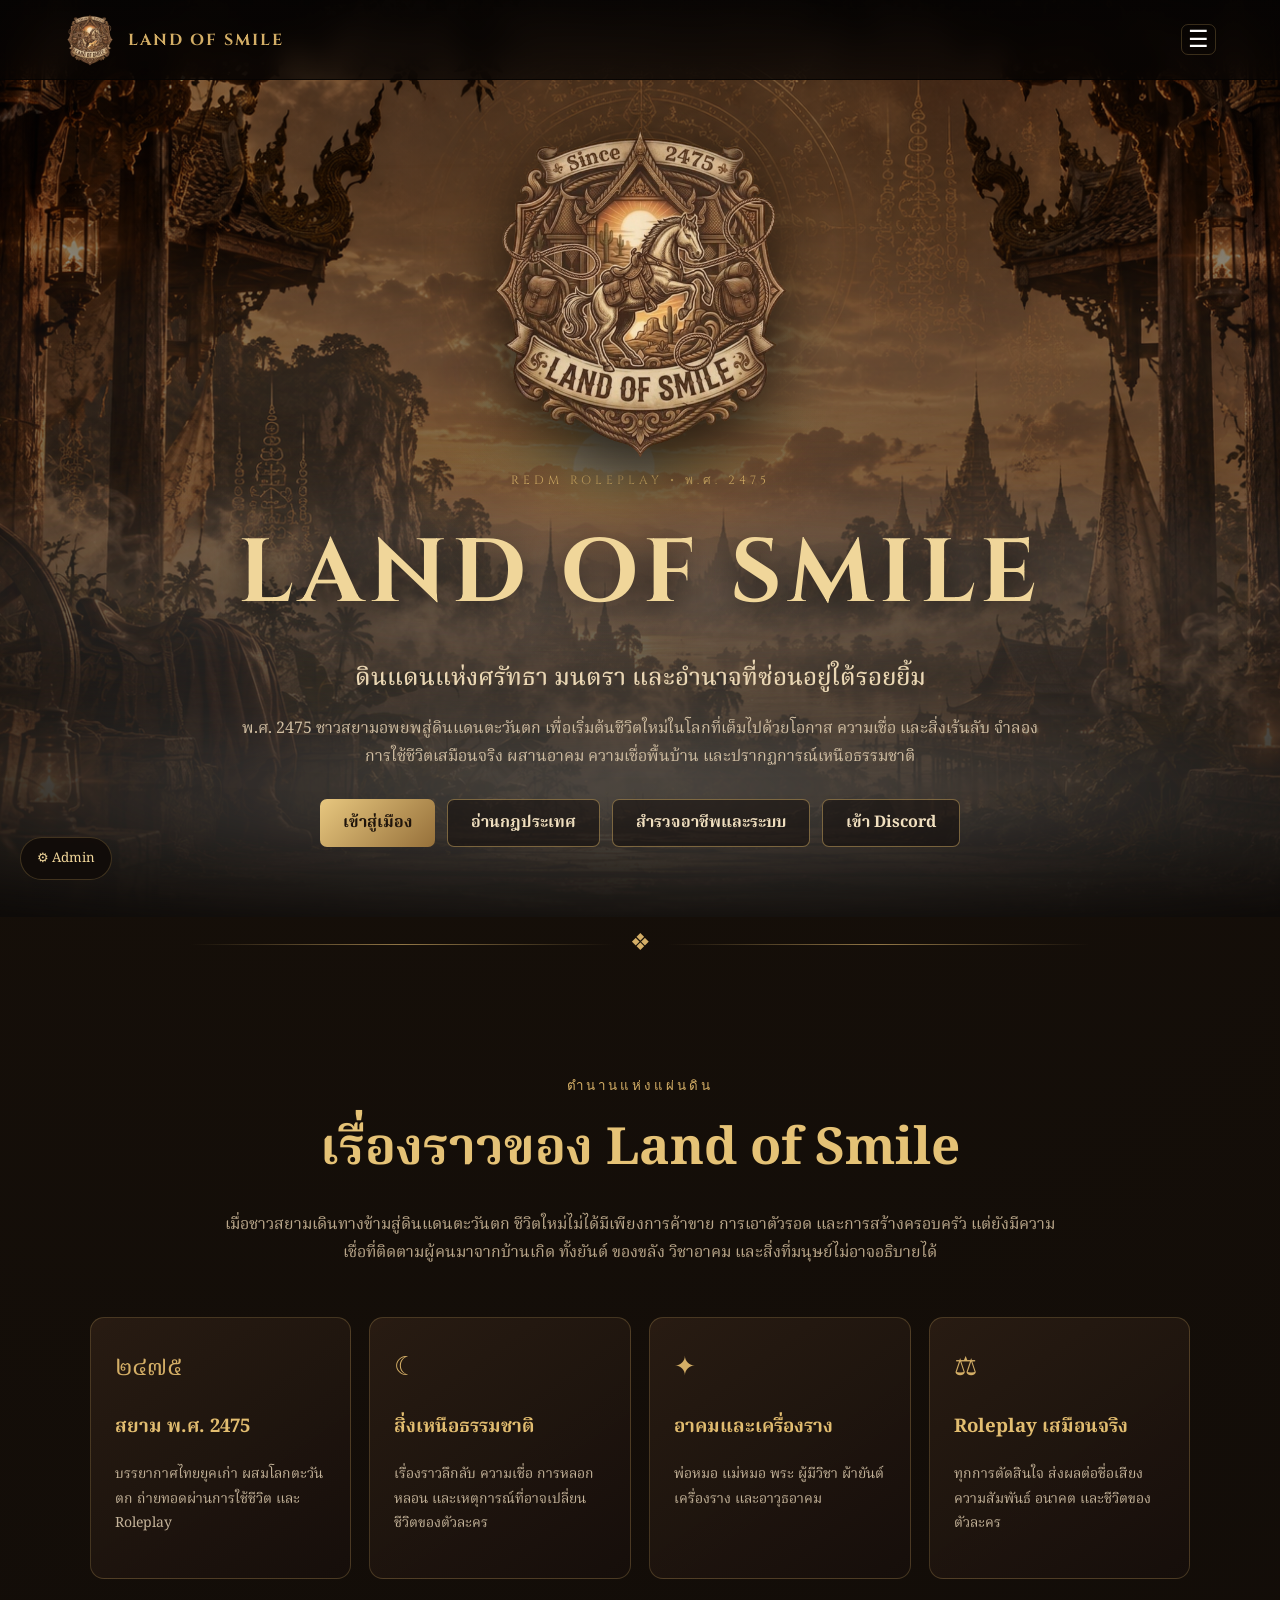
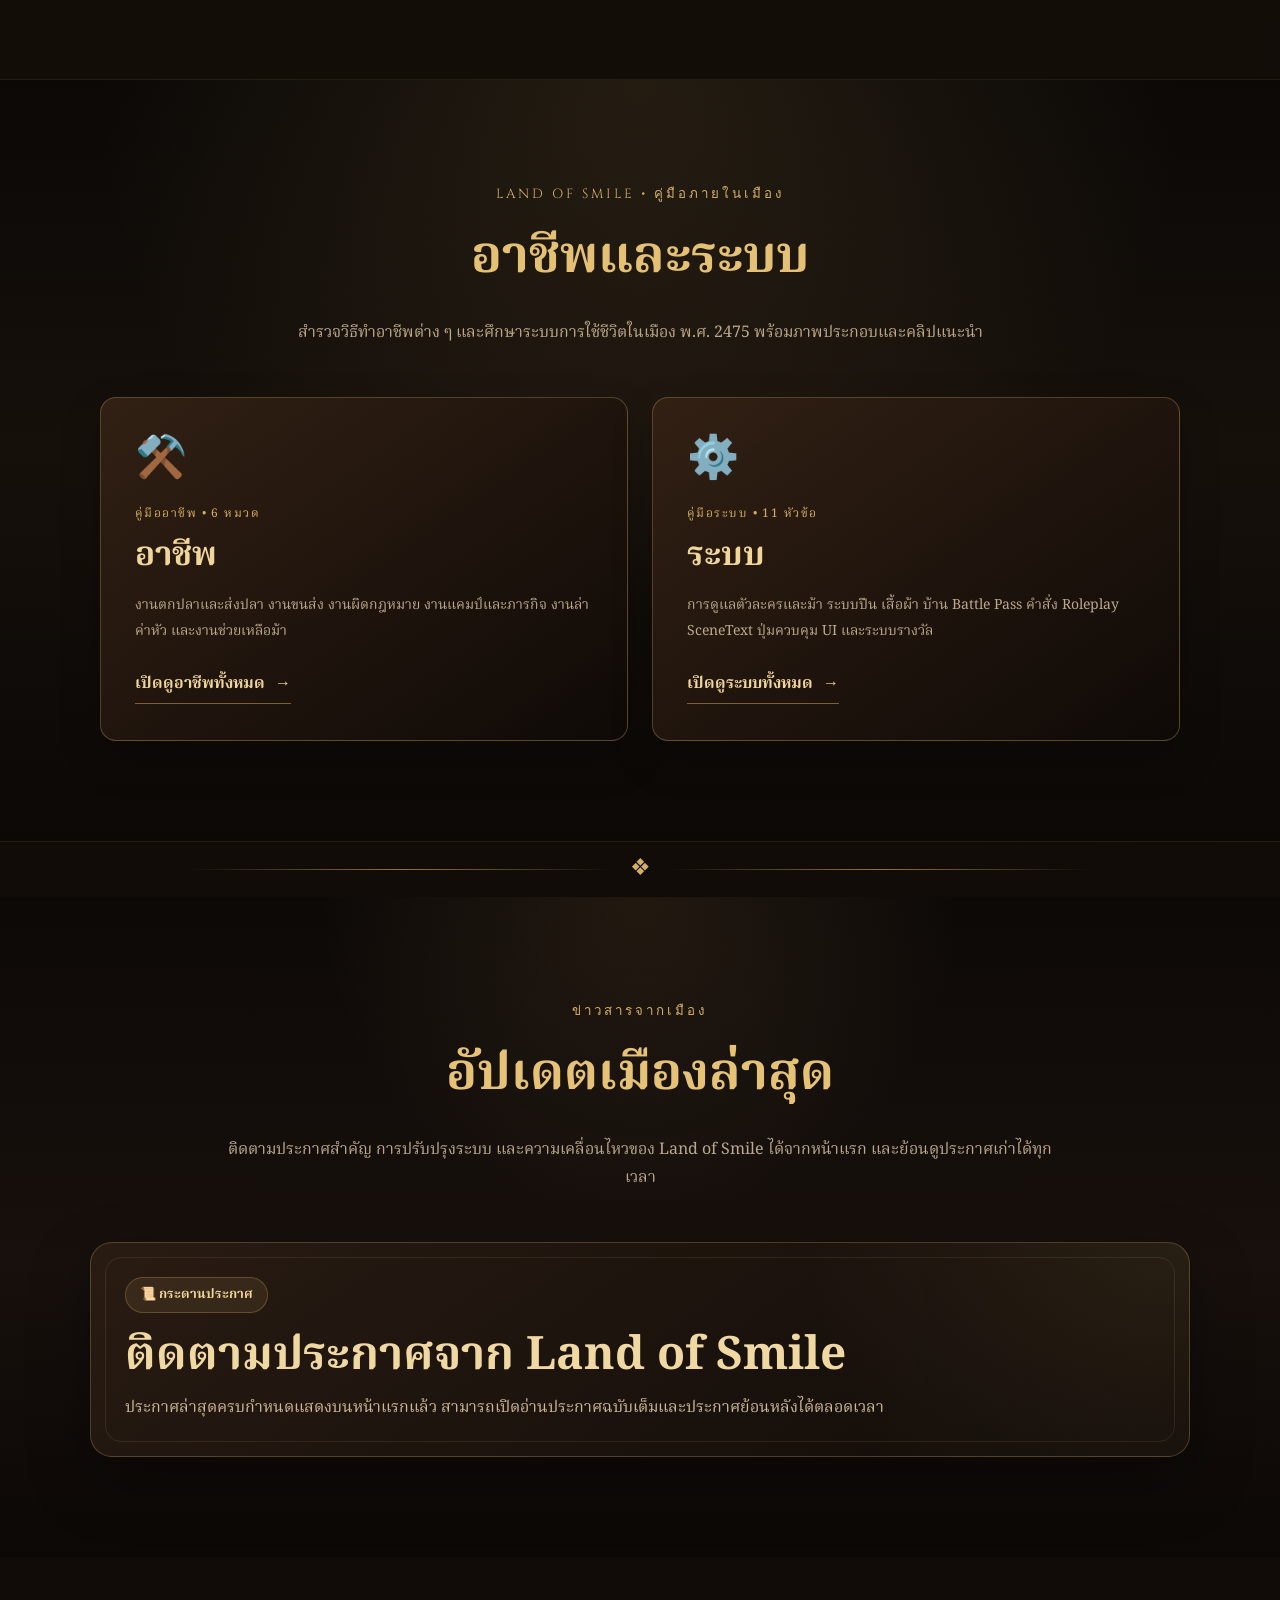
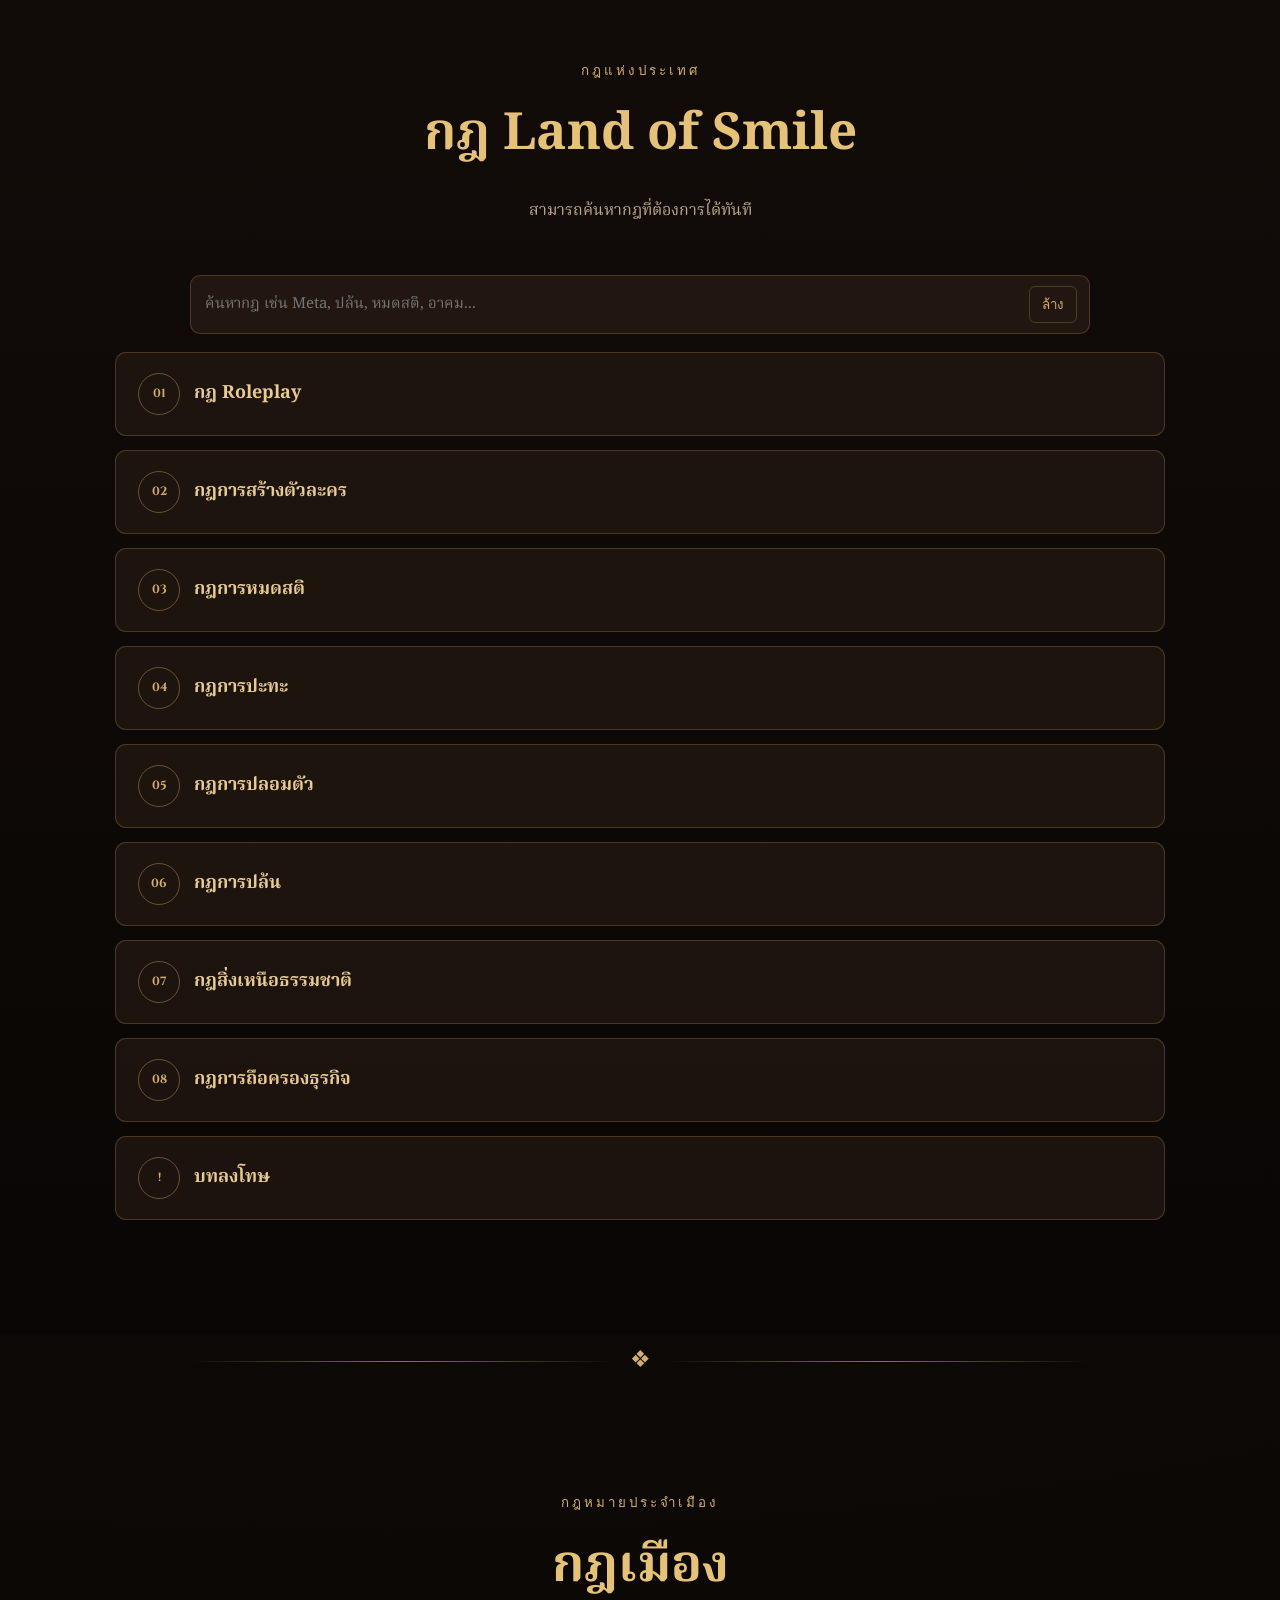
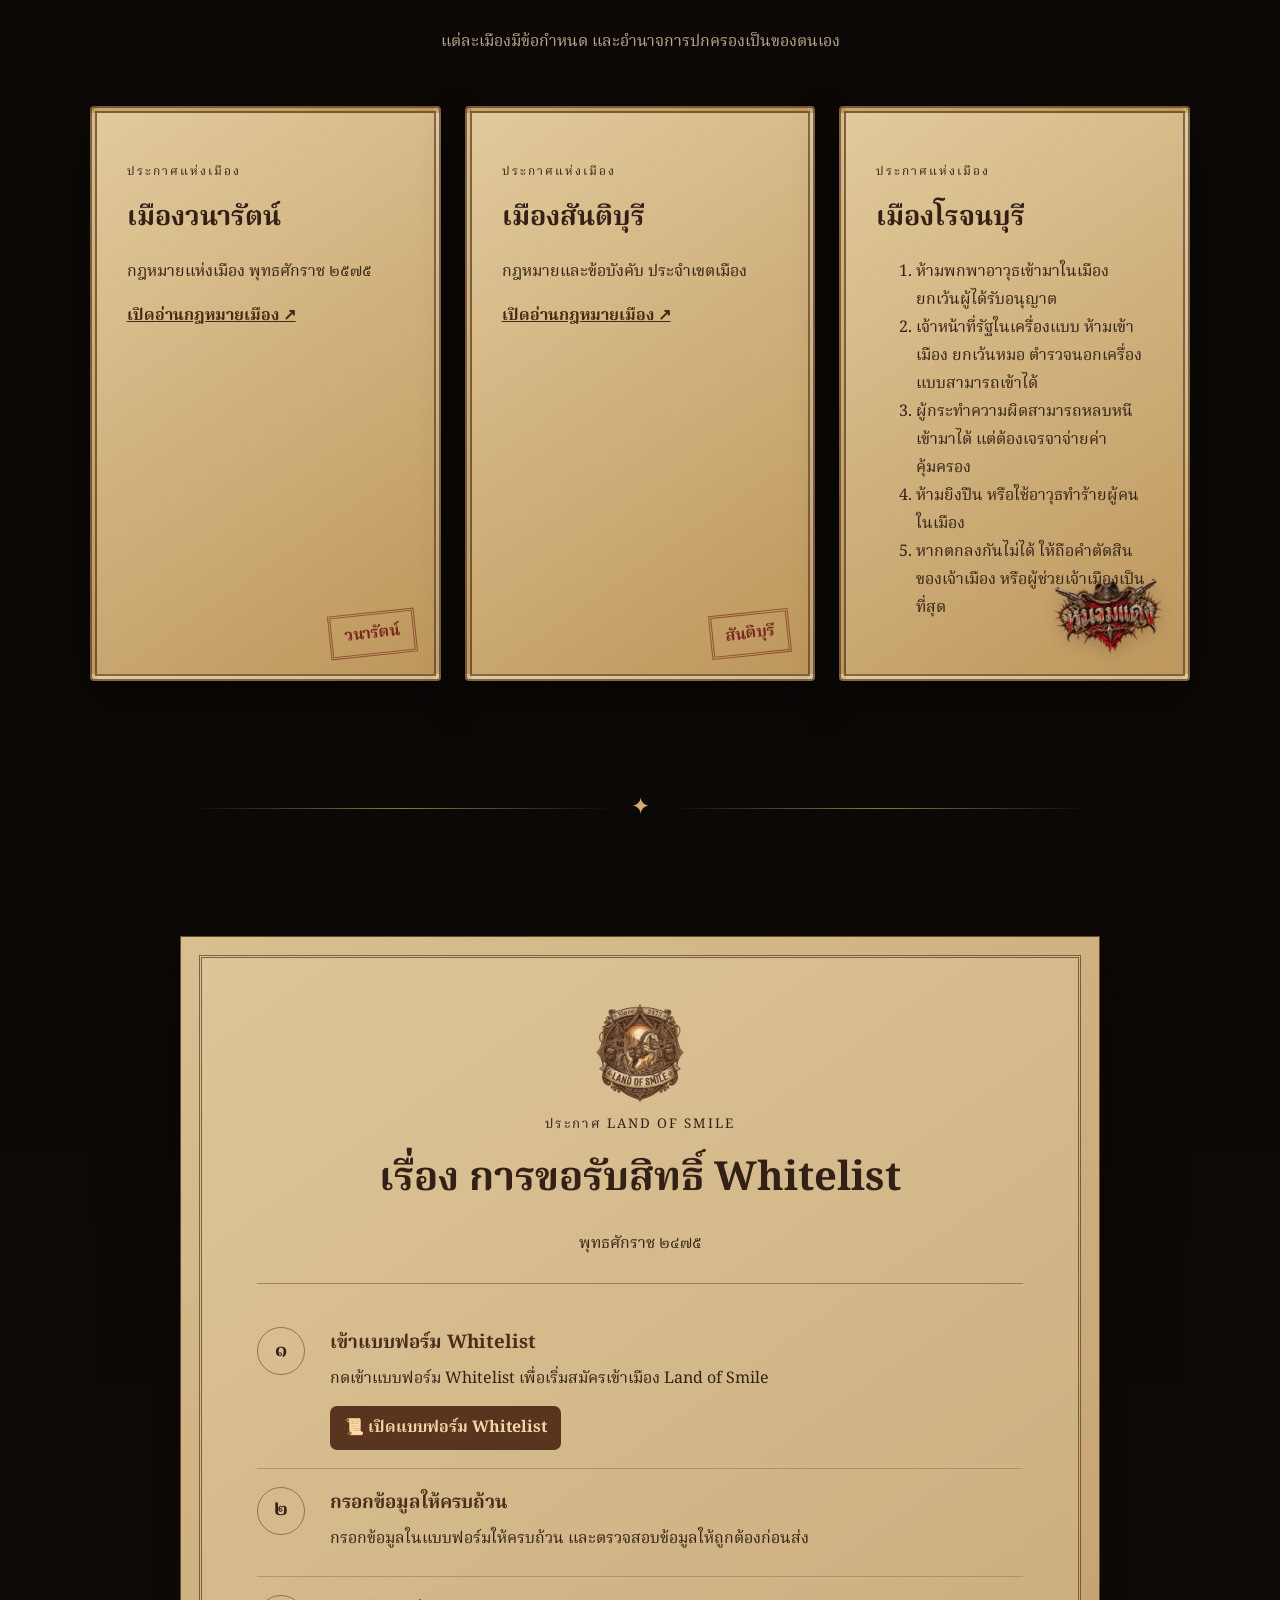
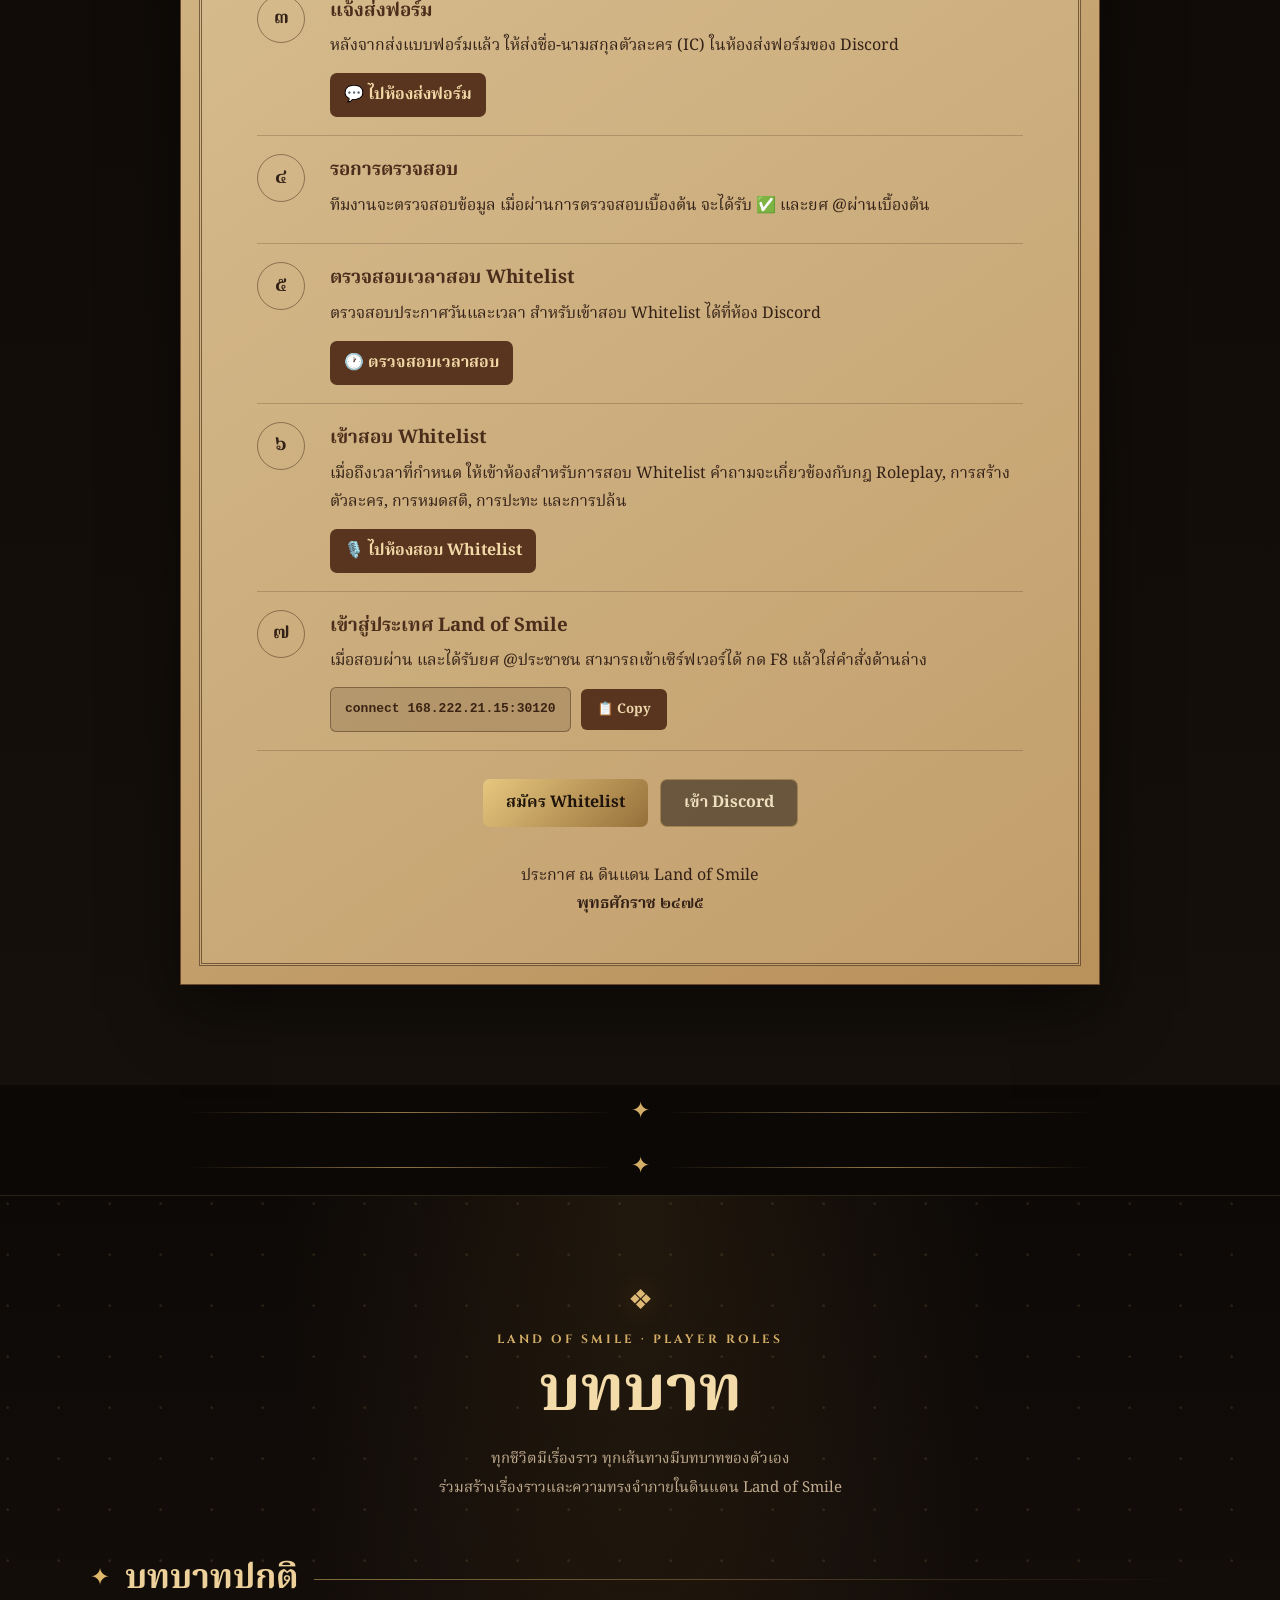
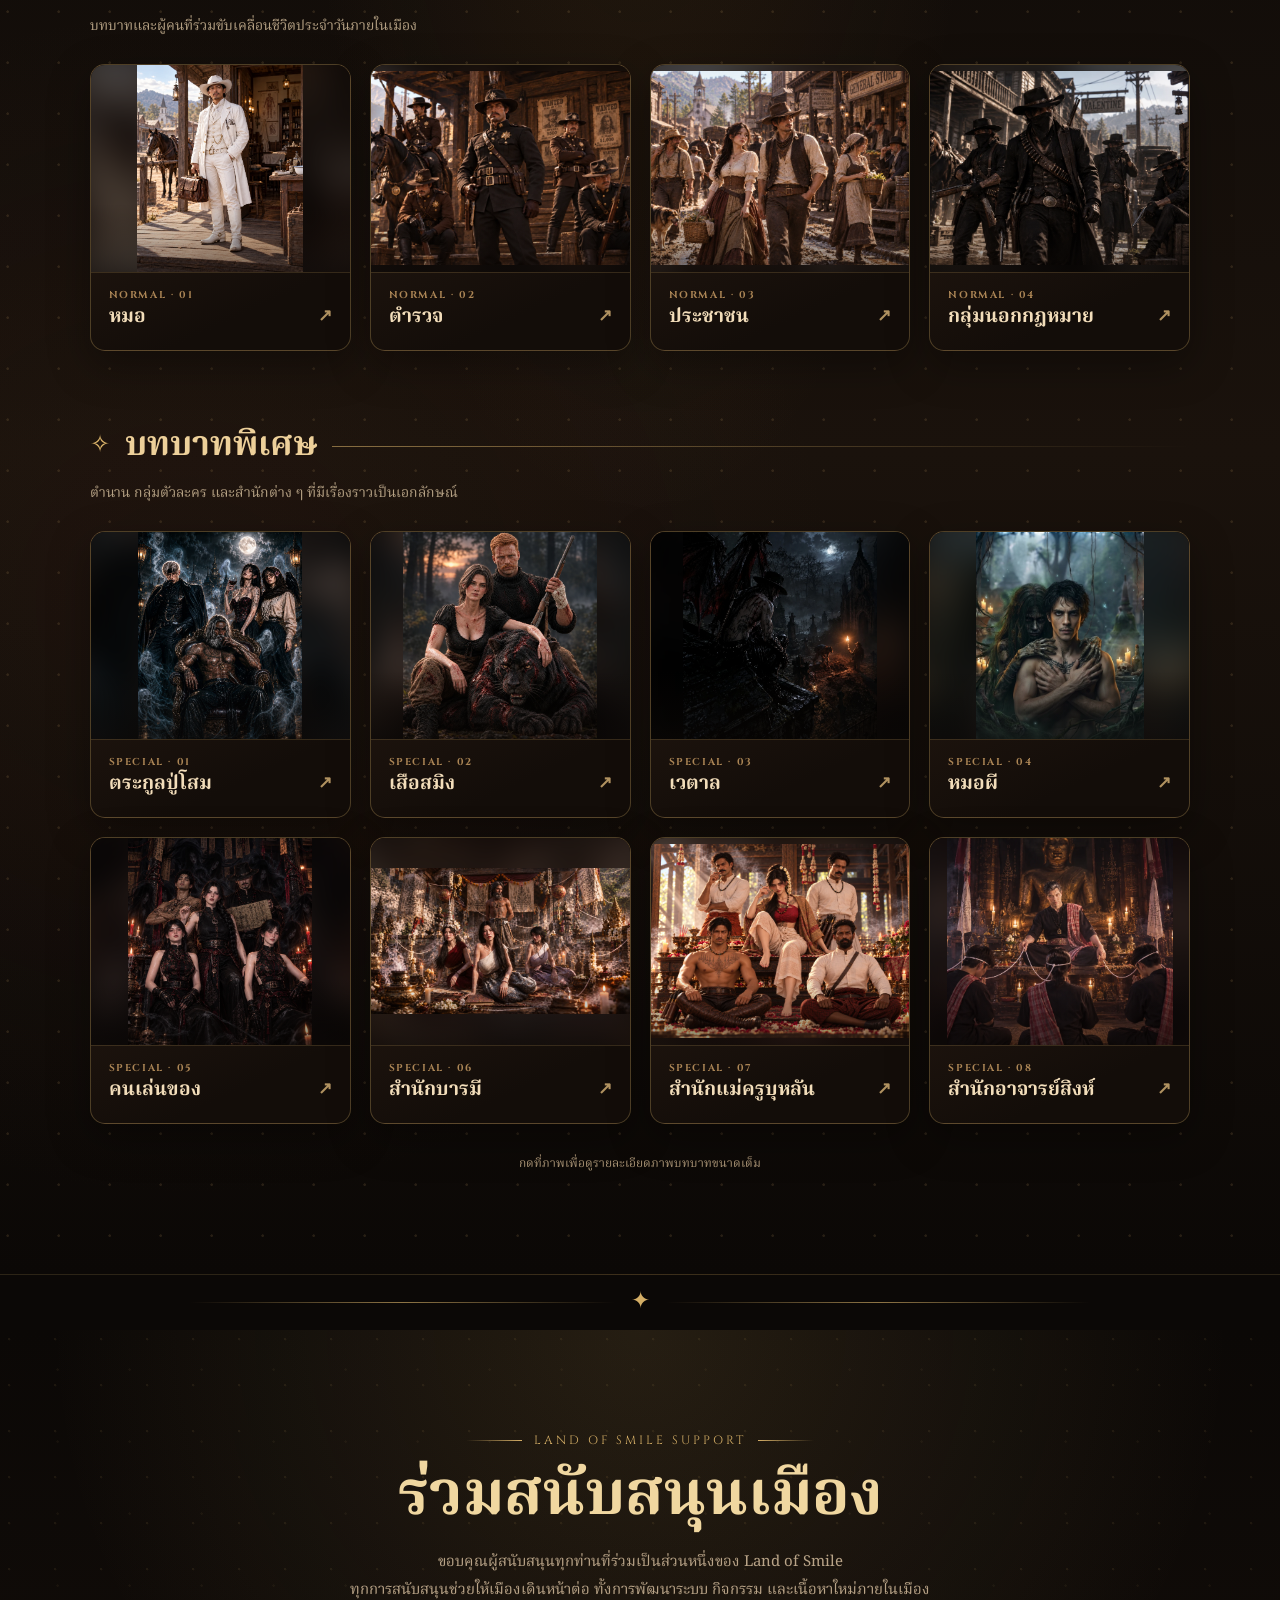
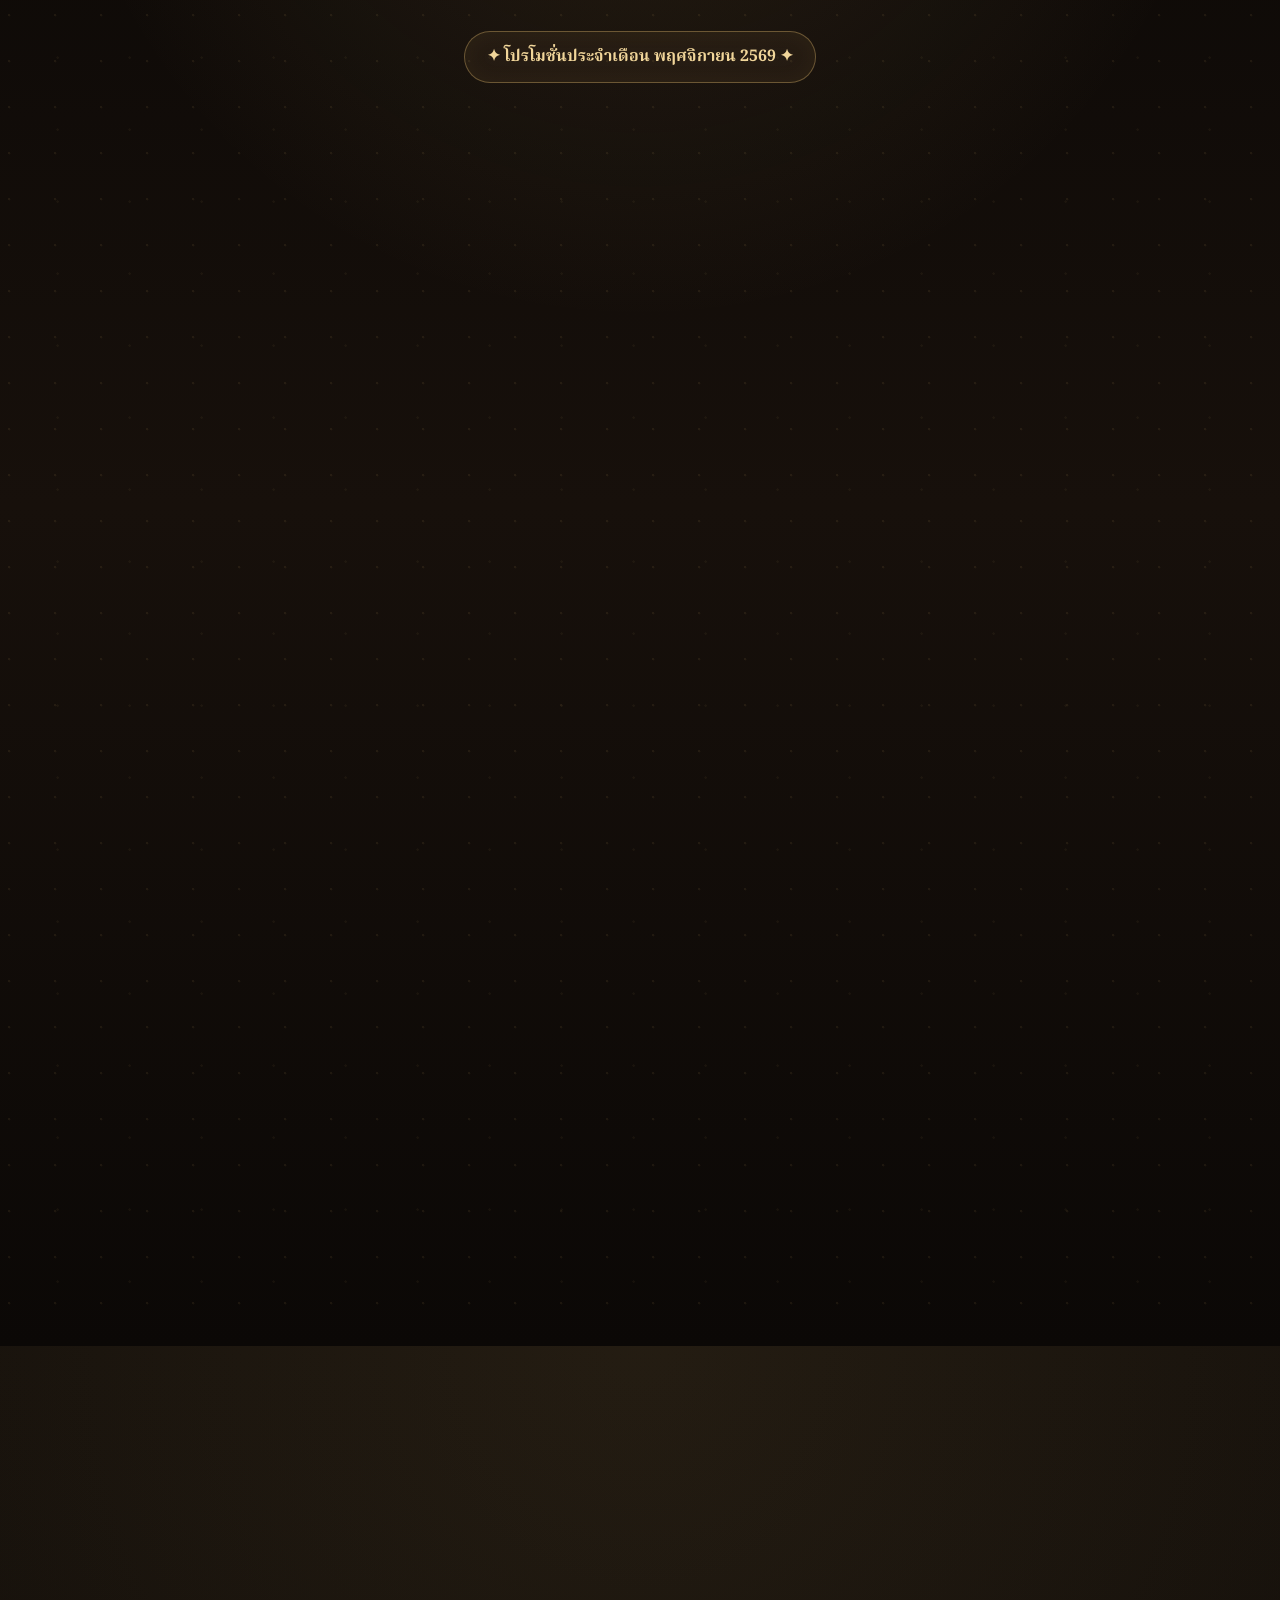
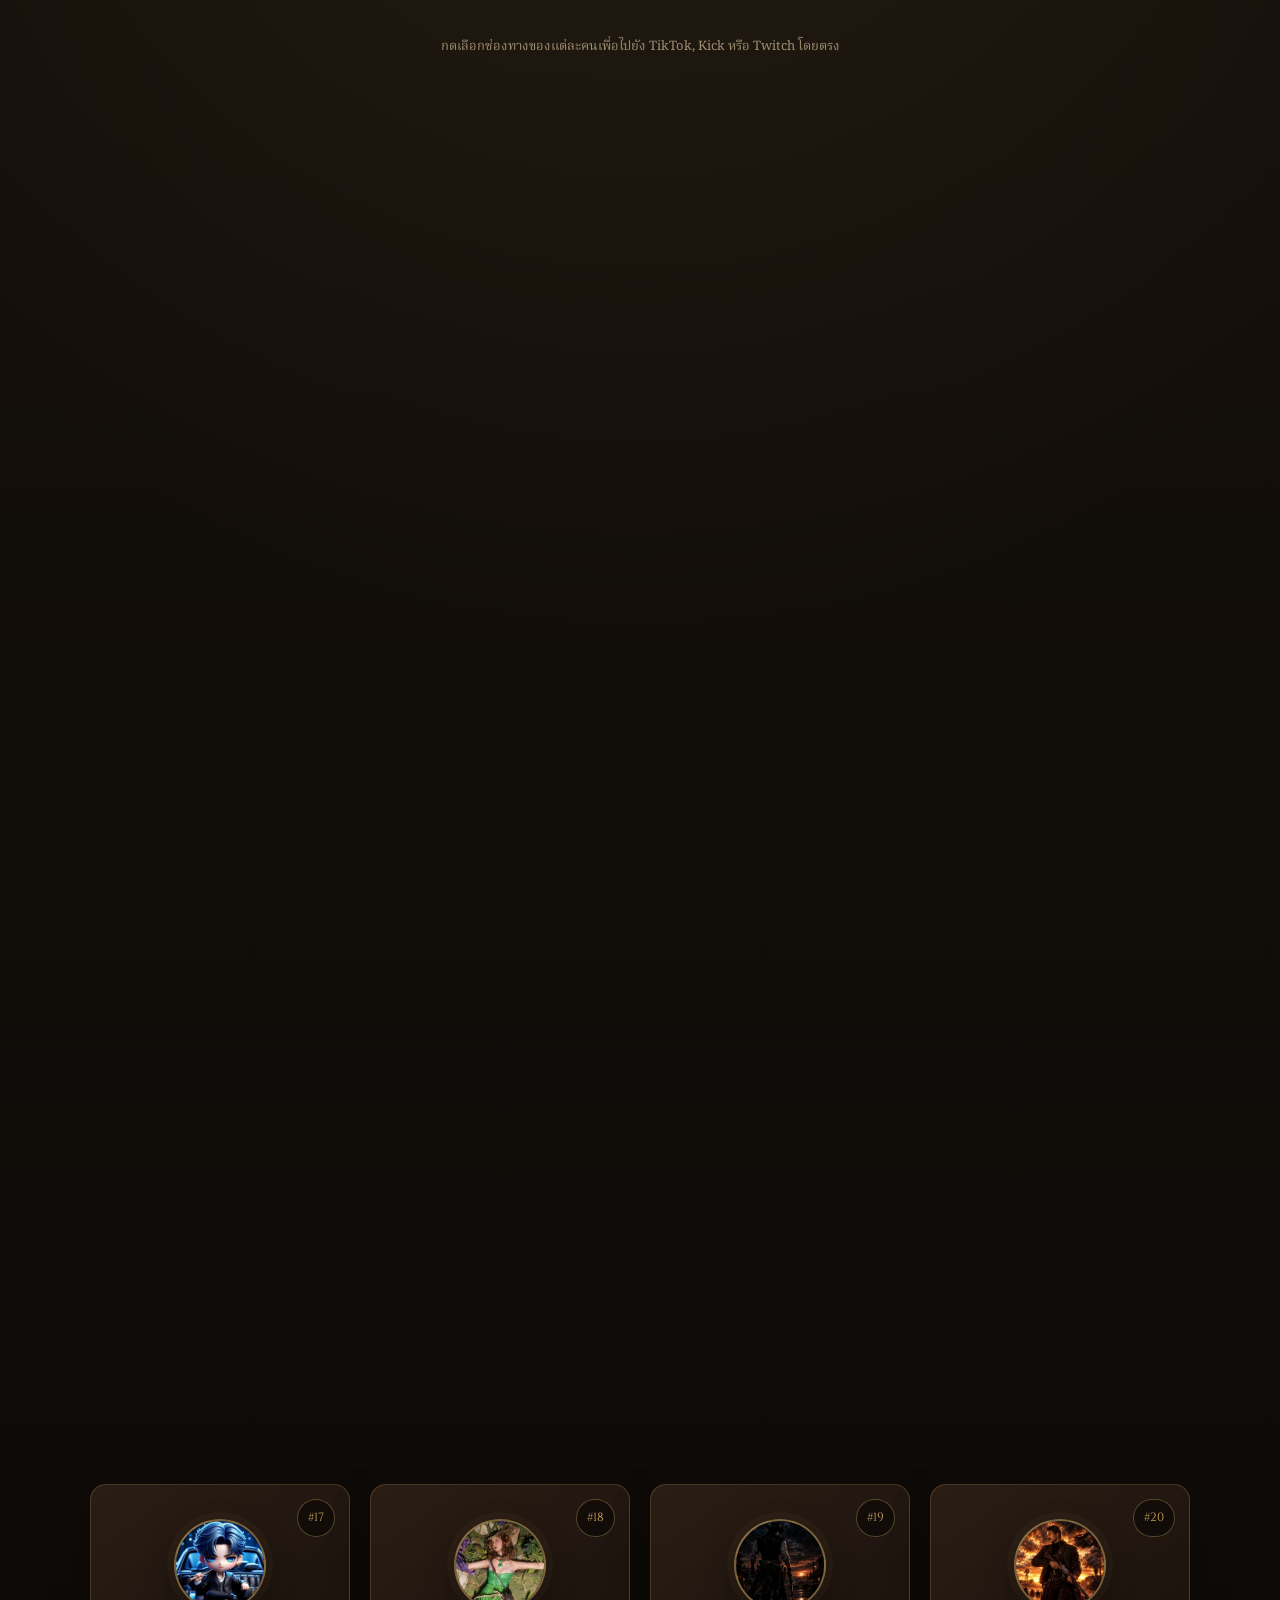
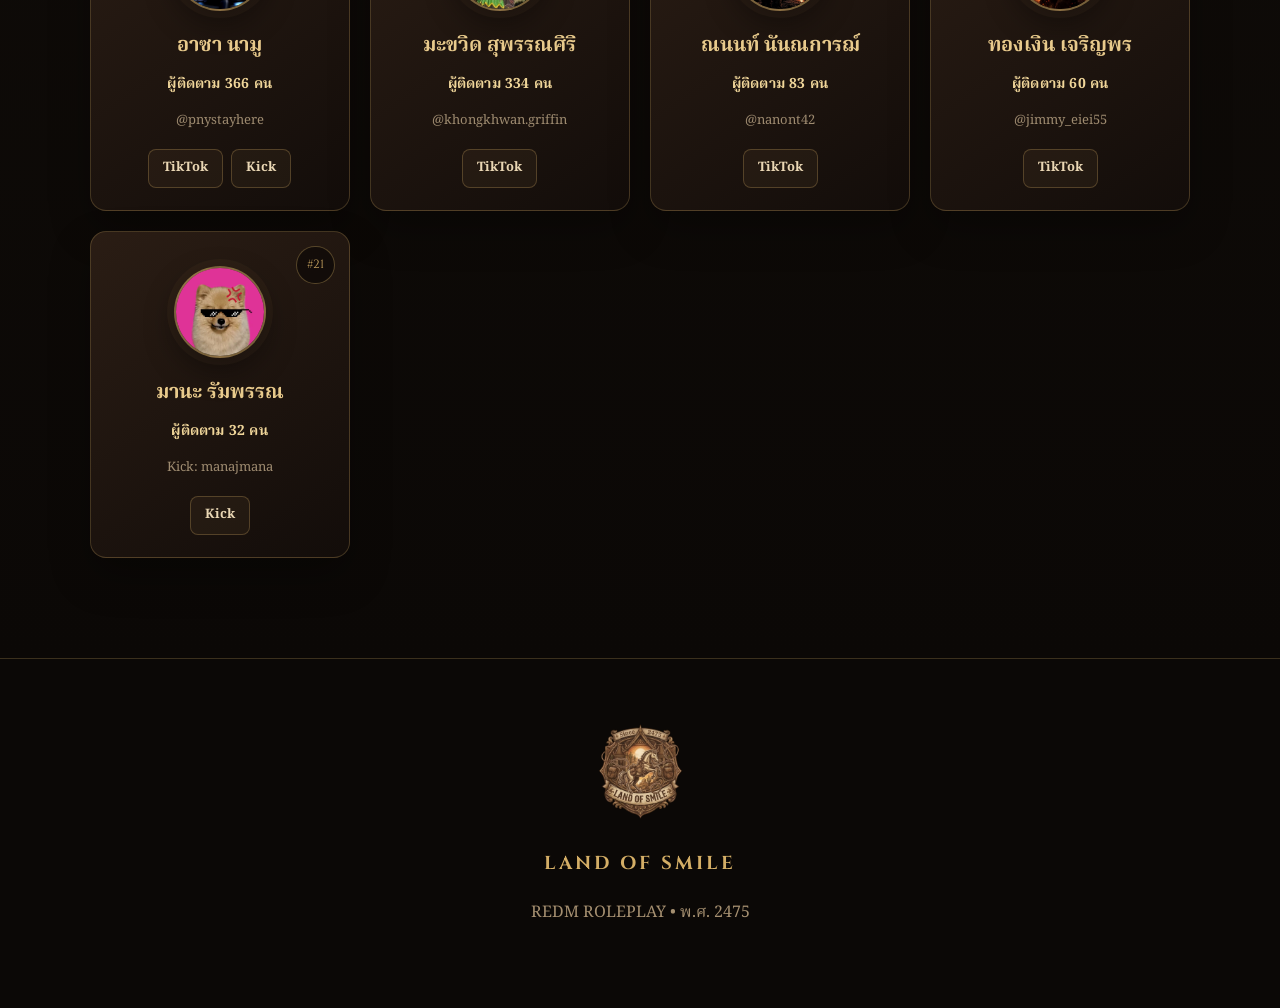
==== commit dc10ee83: "Add files via upload" ====
--- a/index.html
+++ b/index.html
@@ -3819,7 +3819,7 @@
 </div>
 </article>
 <article class="support-card reveal">
-<div class="support-card-media" data-support-image="[data-uri]"><img alt="สิทธิพิเศษผู้สนับสนุน 1,000 บาท" loading="lazy" src="[data-uri]"/></div>
+<div class="support-card-media" data-support-image="[data-uri]